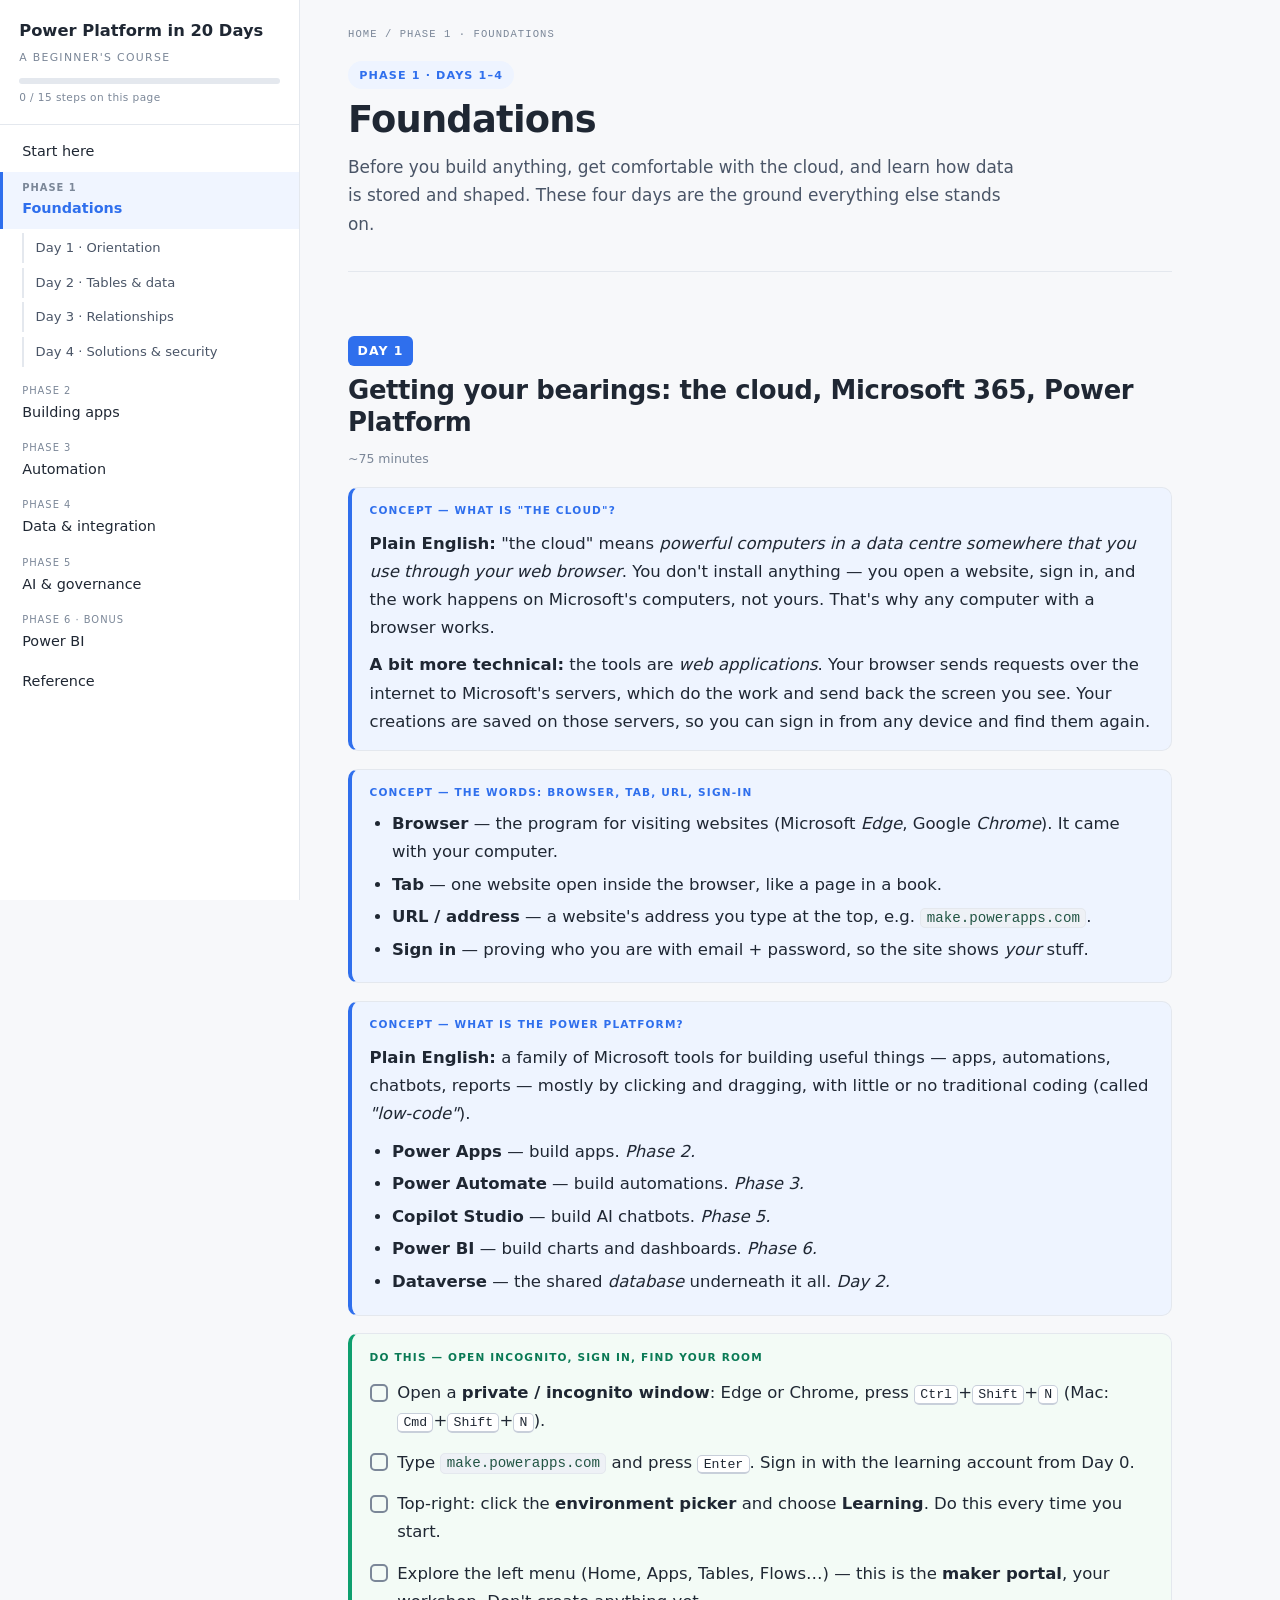
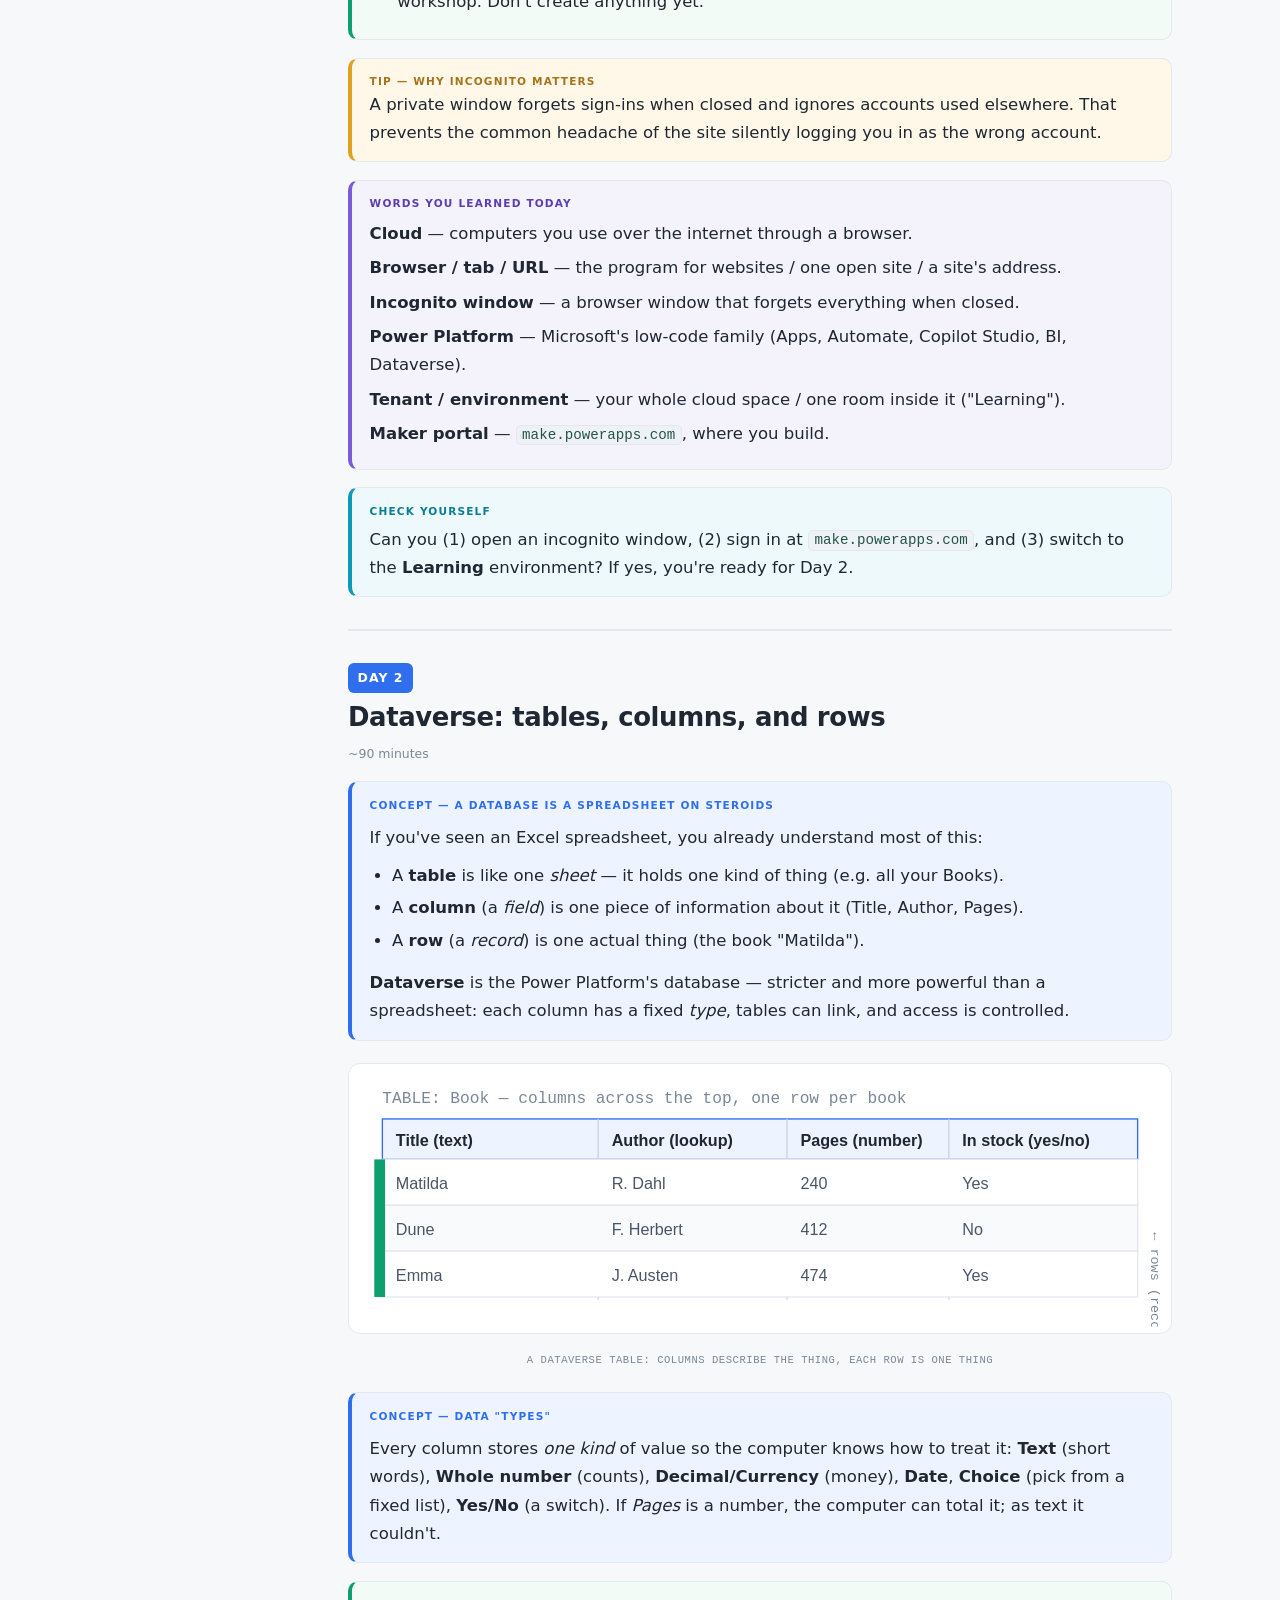
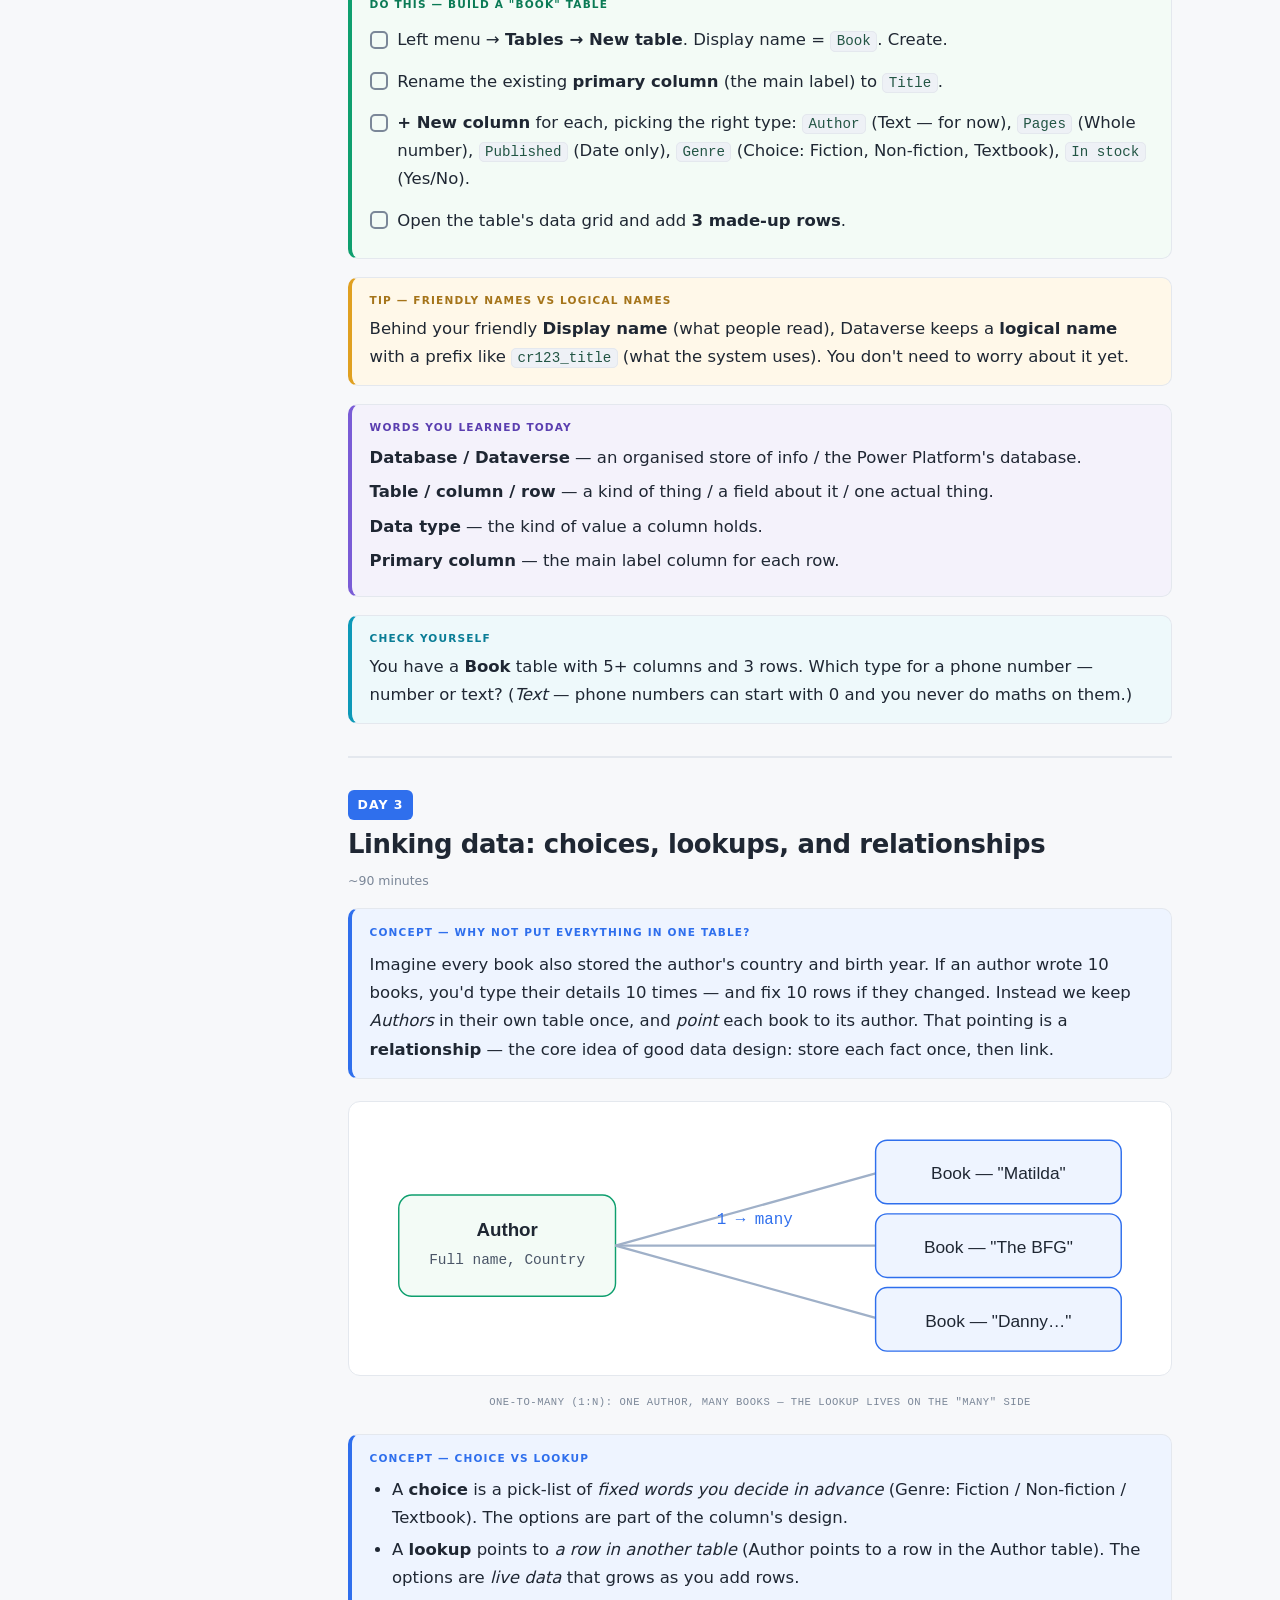
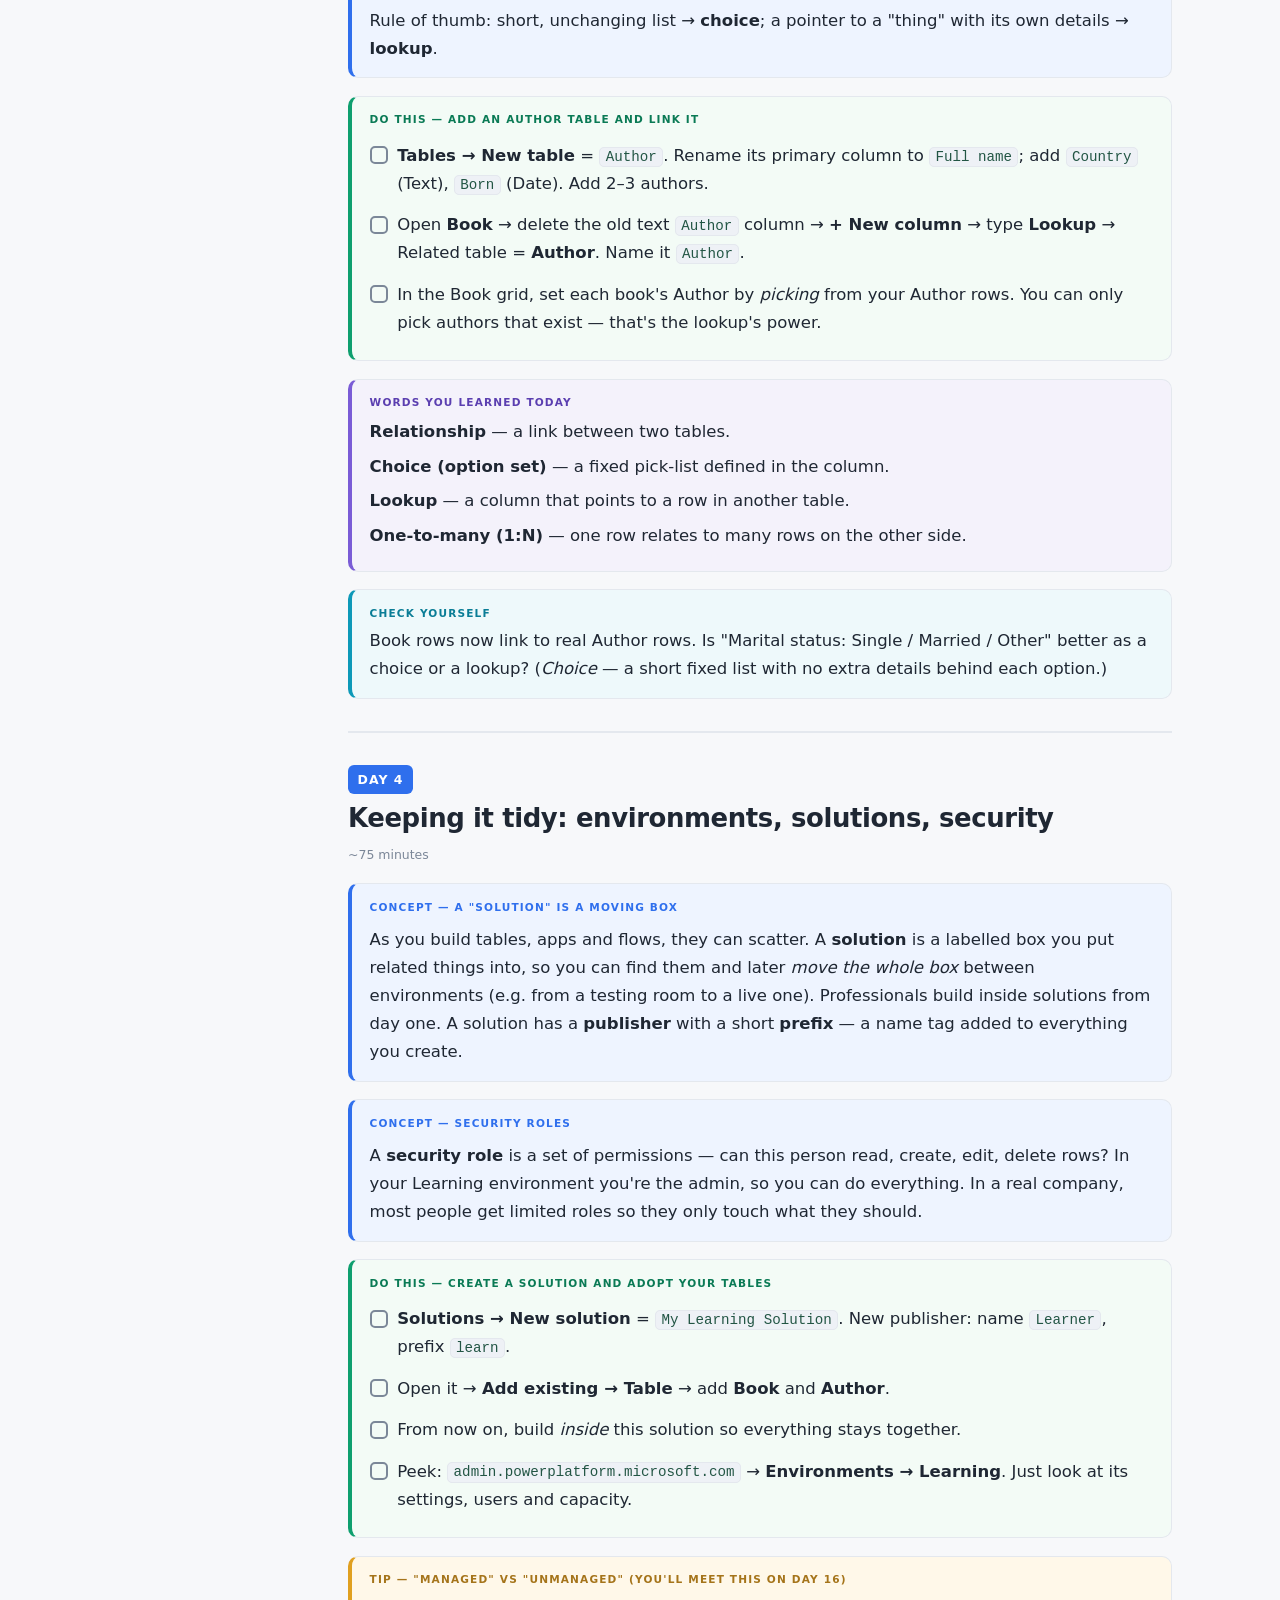
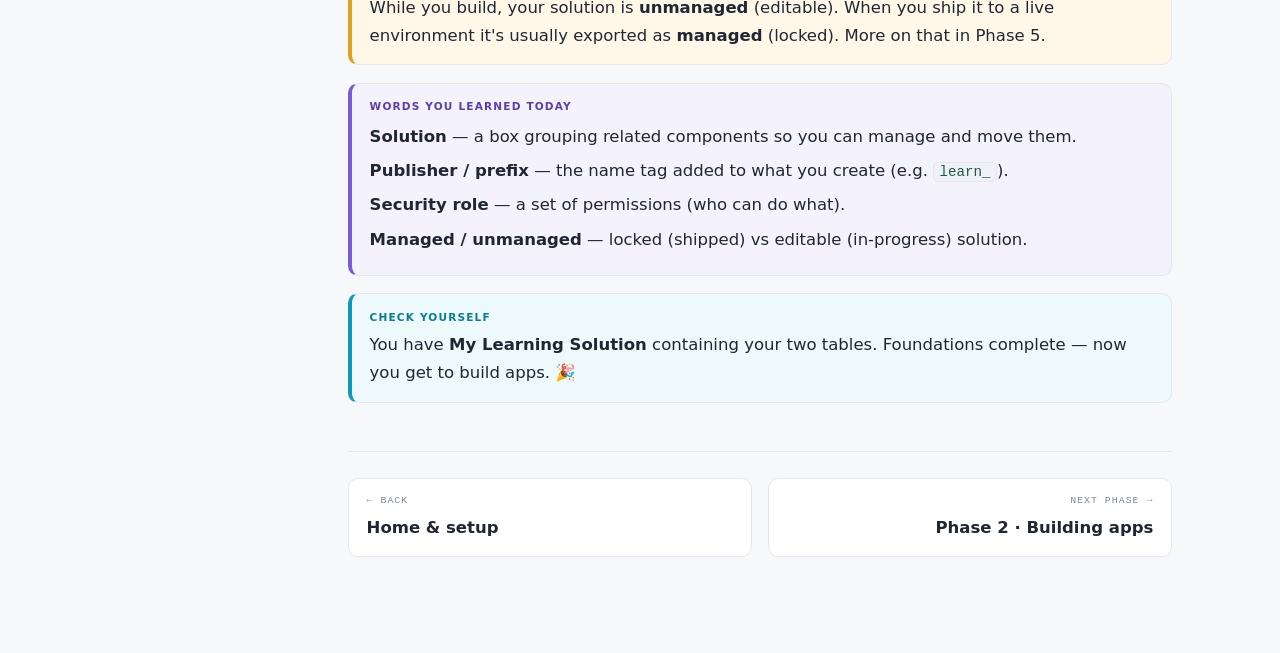
==== phase1.html @ 3b37074f "Power Platform + Power BI in 20 Days — beginner course (multipage, with diagrams) Browser-only, no P" ====
<!doctype html>
<html lang="en">
<head>
<meta charset="utf-8">
<meta name="viewport" content="width=device-width, initial-scale=1">
<title>Phase 1 · Foundations — Power Platform in 20 Days</title>
<link rel="stylesheet" href="assets/course.css">
</head>
<body data-page="phase1">
<button id="menu" aria-label="Menu">☰</button>
<aside id="rail">
  <div class="brand"><a href="index.html">
    <div class="t">Power Platform in 20 Days</div>
    <div class="s">A Beginner's Course</div></a>
    <div class="prog"><i id="pfill"></i></div>
    <div class="progtxt"><span id="pnum">0</span> / <span id="ptot">0</span> steps on this page</div>
  </div>
  <nav id="nav"></nav>
</aside>

<main>
<div class="crumb"><a href="index.html">Home</a> / Phase 1 · Foundations</div>
<header class="hero">
  <span class="pill">Phase 1 · Days 1–4</span>
  <h1>Foundations</h1>
  <p>Before you build anything, get comfortable with the cloud, and learn how data is stored and shaped.
  These four days are the ground everything else stands on.</p>
</header>

<!-- DAY 1 -->
<section class="day" id="day1">
<div class="dhead"><span class="dnum">Day 1</span></div>
<h2>Getting your bearings: the cloud, Microsoft 365, Power Platform</h2>
<p class="meta">~75 minutes</p>

<div class="card c-concept"><span class="lab">Concept — what is "the cloud"?</span>
<p><strong>Plain English:</strong> "the cloud" means <em>powerful computers in a data centre somewhere
that you use through your web browser</em>. You don't install anything — you open a website, sign in,
and the work happens on Microsoft's computers, not yours. That's why any computer with a browser works.</p>
<p><strong>A bit more technical:</strong> the tools are <em>web applications</em>. Your browser sends
requests over the internet to Microsoft's servers, which do the work and send back the screen you see.
Your creations are saved on those servers, so you can sign in from any device and find them again.</p>
</div>

<div class="card c-concept"><span class="lab">Concept — the words: browser, tab, URL, sign-in</span>
<ul>
<li><strong>Browser</strong> — the program for visiting websites (Microsoft <em>Edge</em>, Google <em>Chrome</em>). It came with your computer.</li>
<li><strong>Tab</strong> — one website open inside the browser, like a page in a book.</li>
<li><strong>URL / address</strong> — a website's address you type at the top, e.g. <code>make.powerapps.com</code>.</li>
<li><strong>Sign in</strong> — proving who you are with email + password, so the site shows <em>your</em> stuff.</li>
</ul></div>

<div class="card c-concept"><span class="lab">Concept — what is the Power Platform?</span>
<p><strong>Plain English:</strong> a family of Microsoft tools for building useful things — apps,
automations, chatbots, reports — mostly by clicking and dragging, with little or no traditional coding
(called <em>"low-code"</em>).</p>
<ul>
<li><strong>Power Apps</strong> — build apps. <em>Phase 2.</em></li>
<li><strong>Power Automate</strong> — build automations. <em>Phase 3.</em></li>
<li><strong>Copilot Studio</strong> — build AI chatbots. <em>Phase 5.</em></li>
<li><strong>Power BI</strong> — build charts and dashboards. <em>Phase 6.</em></li>
<li><strong>Dataverse</strong> — the shared <em>database</em> underneath it all. <em>Day 2.</em></li>
</ul></div>

<div class="card c-do"><span class="lab">Do this — open incognito, sign in, find your room</span>
<ul class="tasks">
<li><span class="box"></span><span class="txt">Open a <strong>private / incognito window</strong>: Edge or Chrome, press <span class="kbd">Ctrl</span>+<span class="kbd">Shift</span>+<span class="kbd">N</span> (Mac: <span class="kbd">Cmd</span>+<span class="kbd">Shift</span>+<span class="kbd">N</span>).</span></li>
<li><span class="box"></span><span class="txt">Type <code>make.powerapps.com</code> and press <span class="kbd">Enter</span>. Sign in with the learning account from Day 0.</span></li>
<li><span class="box"></span><span class="txt">Top-right: click the <strong>environment picker</strong> and choose <strong>Learning</strong>. Do this every time you start.</span></li>
<li><span class="box"></span><span class="txt">Explore the left menu (Home, Apps, Tables, Flows…) — this is the <strong>maker portal</strong>, your workshop. Don't create anything yet.</span></li>
</ul></div>

<div class="card c-tip"><span class="lab">Tip — why incognito matters</span>
A private window forgets sign-ins when closed and ignores accounts used elsewhere. That prevents the
common headache of the site silently logging you in as the wrong account.</div>

<div class="card c-gloss"><span class="lab">Words you learned today</span>
<ul class="terms">
<li><b>Cloud</b> — computers you use over the internet through a browser.</li>
<li><b>Browser / tab / URL</b> — the program for websites / one open site / a site's address.</li>
<li><b>Incognito window</b> — a browser window that forgets everything when closed.</li>
<li><b>Power Platform</b> — Microsoft's low-code family (Apps, Automate, Copilot Studio, BI, Dataverse).</li>
<li><b>Tenant / environment</b> — your whole cloud space / one room inside it ("Learning").</li>
<li><b>Maker portal</b> — <code>make.powerapps.com</code>, where you build.</li>
</ul></div>

<div class="card c-check"><span class="lab">Check yourself</span>
Can you (1) open an incognito window, (2) sign in at <code>make.powerapps.com</code>, and (3) switch to
the <strong>Learning</strong> environment? If yes, you're ready for Day 2.</div>
</section>

<!-- DAY 2 -->
<section class="day" id="day2">
<div class="dhead"><span class="dnum">Day 2</span></div>
<h2>Dataverse: tables, columns, and rows</h2>
<p class="meta">~90 minutes</p>

<div class="card c-concept"><span class="lab">Concept — a database is a spreadsheet on steroids</span>
<p>If you've seen an Excel spreadsheet, you already understand most of this:</p>
<ul>
<li>A <strong>table</strong> is like one <em>sheet</em> — it holds one kind of thing (e.g. all your Books).</li>
<li>A <strong>column</strong> (a <em>field</em>) is one piece of information about it (Title, Author, Pages).</li>
<li>A <strong>row</strong> (a <em>record</em>) is one actual thing (the book "Matilda").</li>
</ul>
<p><strong>Dataverse</strong> is the Power Platform's database — stricter and more powerful than a
spreadsheet: each column has a fixed <em>type</em>, tables can link, and access is controlled.</p>
</div>

<figure class="fig">
<svg viewBox="0 0 600 190" role="img" aria-label="A table with columns across the top and rows down the side">
<text x="20" y="24" font-family="monospace" font-size="12" fill="#7b8798">TABLE: Book  — columns across the top, one row per book</text>
<rect x="20" y="36" width="560" height="30" fill="#eef4ff" stroke="#2f6fed"/>
<line x1="180" y1="36" x2="180" y2="170" stroke="#cbd3de"/><line x1="320" y1="36" x2="320" y2="170" stroke="#cbd3de"/><line x1="440" y1="36" x2="440" y2="170" stroke="#cbd3de"/>
<g font-family="sans-serif" font-size="12" font-weight="bold" fill="#1f2733">
<text x="30" y="56">Title (text)</text><text x="190" y="56">Author (lookup)</text><text x="330" y="56">Pages (number)</text><text x="450" y="56">In stock (yes/no)</text></g>
<g font-family="sans-serif" font-size="12" fill="#4a5567">
<rect x="20" y="66" width="560" height="34" fill="#fff" stroke="#e4e8ee"/><text x="30" y="88">Matilda</text><text x="190" y="88">R. Dahl</text><text x="330" y="88">240</text><text x="450" y="88">Yes</text>
<rect x="20" y="100" width="560" height="34" fill="#f8fafc" stroke="#e4e8ee"/><text x="30" y="122">Dune</text><text x="190" y="122">F. Herbert</text><text x="330" y="122">412</text><text x="450" y="122">No</text>
<rect x="20" y="134" width="560" height="34" fill="#fff" stroke="#e4e8ee"/><text x="30" y="156">Emma</text><text x="190" y="156">J. Austen</text><text x="330" y="156">474</text><text x="450" y="156">Yes</text></g>
<rect x="14" y="66" width="8" height="102" fill="#0e9f6e"/>
<text x="590" y="120" font-family="monospace" font-size="10" fill="#7b8798" transform="rotate(90 590 120)">← rows (records)</text>
</svg>
<figcaption>A Dataverse table: columns describe the thing, each row is one thing</figcaption>
</figure>

<div class="card c-concept"><span class="lab">Concept — data "types"</span>
<p>Every column stores <em>one kind</em> of value so the computer knows how to treat it: <strong>Text</strong>
(short words), <strong>Whole number</strong> (counts), <strong>Decimal/Currency</strong> (money),
<strong>Date</strong>, <strong>Choice</strong> (pick from a fixed list), <strong>Yes/No</strong> (a
switch). If <em>Pages</em> is a number, the computer can total it; as text it couldn't.</p>
</div>

<div class="card c-do"><span class="lab">Do this — build a "Book" table</span>
<ul class="tasks">
<li><span class="box"></span><span class="txt">Left menu → <strong>Tables → New table</strong>. Display name = <code>Book</code>. Create.</span></li>
<li><span class="box"></span><span class="txt">Rename the existing <strong>primary column</strong> (the main label) to <code>Title</code>.</span></li>
<li><span class="box"></span><span class="txt"><strong>+ New column</strong> for each, picking the right type: <code>Author</code> (Text — for now), <code>Pages</code> (Whole number), <code>Published</code> (Date only), <code>Genre</code> (Choice: Fiction, Non-fiction, Textbook), <code>In stock</code> (Yes/No).</span></li>
<li><span class="box"></span><span class="txt">Open the table's data grid and add <strong>3 made-up rows</strong>.</span></li>
</ul></div>

<div class="card c-tip"><span class="lab">Tip — friendly names vs logical names</span>
Behind your friendly <strong>Display name</strong> (what people read), Dataverse keeps a
<strong>logical name</strong> with a prefix like <code>cr123_title</code> (what the system uses). You
don't need to worry about it yet.</div>

<div class="card c-gloss"><span class="lab">Words you learned today</span>
<ul class="terms">
<li><b>Database / Dataverse</b> — an organised store of info / the Power Platform's database.</li>
<li><b>Table / column / row</b> — a kind of thing / a field about it / one actual thing.</li>
<li><b>Data type</b> — the kind of value a column holds.</li>
<li><b>Primary column</b> — the main label column for each row.</li>
</ul></div>

<div class="card c-check"><span class="lab">Check yourself</span>
You have a <strong>Book</strong> table with 5+ columns and 3 rows. Which type for a phone number —
number or text? (<em>Text</em> — phone numbers can start with 0 and you never do maths on them.)</div>
</section>

<!-- DAY 3 -->
<section class="day" id="day3">
<div class="dhead"><span class="dnum">Day 3</span></div>
<h2>Linking data: choices, lookups, and relationships</h2>
<p class="meta">~90 minutes</p>

<div class="card c-concept"><span class="lab">Concept — why not put everything in one table?</span>
<p>Imagine every book also stored the author's country and birth year. If an author wrote 10 books,
you'd type their details 10 times — and fix 10 rows if they changed. Instead we keep <em>Authors</em> in
their own table once, and <em>point</em> each book to its author. That pointing is a
<strong>relationship</strong> — the core idea of good data design: store each fact once, then link.</p>
</div>

<figure class="fig">
<svg viewBox="0 0 560 180" role="img" aria-label="One Author relates to many Books (one-to-many)">
<rect x="30" y="60" width="150" height="70" rx="9" fill="#f3fbf6" stroke="#0e9f6e"/>
<text x="105" y="88" text-anchor="middle" font-family="sans-serif" font-size="13" font-weight="bold" fill="#1f2733">Author</text>
<text x="105" y="108" text-anchor="middle" font-family="monospace" font-size="10" fill="#4a5567">Full name, Country</text>
<line x1="180" y1="95" x2="360" y2="45" stroke="#9fb0c8" stroke-width="1.6"/>
<line x1="180" y1="95" x2="360" y2="95" stroke="#9fb0c8" stroke-width="1.6"/>
<line x1="180" y1="95" x2="360" y2="145" stroke="#9fb0c8" stroke-width="1.6"/>
<text x="250" y="80" font-family="monospace" font-size="11" fill="#2f6fed">1  →  many</text>
<g>
<rect x="360" y="22" width="170" height="44" rx="8" fill="#eef4ff" stroke="#2f6fed"/><text x="445" y="49" text-anchor="middle" font-family="sans-serif" font-size="12" fill="#1f2733">Book — "Matilda"</text>
<rect x="360" y="73" width="170" height="44" rx="8" fill="#eef4ff" stroke="#2f6fed"/><text x="445" y="100" text-anchor="middle" font-family="sans-serif" font-size="12" fill="#1f2733">Book — "The BFG"</text>
<rect x="360" y="124" width="170" height="44" rx="8" fill="#eef4ff" stroke="#2f6fed"/><text x="445" y="151" text-anchor="middle" font-family="sans-serif" font-size="12" fill="#1f2733">Book — "Danny…"</text>
</g>
</svg>
<figcaption>One-to-many (1:N): one Author, many Books — the lookup lives on the "many" side</figcaption>
</figure>

<div class="card c-concept"><span class="lab">Concept — choice vs lookup</span>
<ul>
<li>A <strong>choice</strong> is a pick-list of <em>fixed words you decide in advance</em> (Genre:
Fiction / Non-fiction / Textbook). The options are part of the column's design.</li>
<li>A <strong>lookup</strong> points to <em>a row in another table</em> (Author points to a row in the
Author table). The options are <em>live data</em> that grows as you add rows.</li>
</ul>
<p>Rule of thumb: short, unchanging list → <strong>choice</strong>; a pointer to a "thing" with its own
details → <strong>lookup</strong>.</p>
</div>

<div class="card c-do"><span class="lab">Do this — add an Author table and link it</span>
<ul class="tasks">
<li><span class="box"></span><span class="txt"><strong>Tables → New table</strong> = <code>Author</code>. Rename its primary column to <code>Full name</code>; add <code>Country</code> (Text), <code>Born</code> (Date). Add 2–3 authors.</span></li>
<li><span class="box"></span><span class="txt">Open <strong>Book</strong> → delete the old text <code>Author</code> column → <strong>+ New column</strong> → type <strong>Lookup</strong> → Related table = <strong>Author</strong>. Name it <code>Author</code>.</span></li>
<li><span class="box"></span><span class="txt">In the Book grid, set each book's Author by <em>picking</em> from your Author rows. You can only pick authors that exist — that's the lookup's power.</span></li>
</ul></div>

<div class="card c-gloss"><span class="lab">Words you learned today</span>
<ul class="terms">
<li><b>Relationship</b> — a link between two tables.</li>
<li><b>Choice (option set)</b> — a fixed pick-list defined in the column.</li>
<li><b>Lookup</b> — a column that points to a row in another table.</li>
<li><b>One-to-many (1:N)</b> — one row relates to many rows on the other side.</li>
</ul></div>

<div class="card c-check"><span class="lab">Check yourself</span>
Book rows now link to real Author rows. Is "Marital status: Single / Married / Other" better as a choice
or a lookup? (<em>Choice</em> — a short fixed list with no extra details behind each option.)</div>
</section>

<!-- DAY 4 -->
<section class="day" id="day4">
<div class="dhead"><span class="dnum">Day 4</span></div>
<h2>Keeping it tidy: environments, solutions, security</h2>
<p class="meta">~75 minutes</p>

<div class="card c-concept"><span class="lab">Concept — a "solution" is a moving box</span>
<p>As you build tables, apps and flows, they can scatter. A <strong>solution</strong> is a labelled box
you put related things into, so you can find them and later <em>move the whole box</em> between
environments (e.g. from a testing room to a live one). Professionals build inside solutions from day one.
A solution has a <strong>publisher</strong> with a short <strong>prefix</strong> — a name tag added to
everything you create.</p>
</div>

<div class="card c-concept"><span class="lab">Concept — security roles</span>
<p>A <strong>security role</strong> is a set of permissions — can this person read, create, edit, delete
rows? In your Learning environment you're the admin, so you can do everything. In a real company, most
people get limited roles so they only touch what they should.</p>
</div>

<div class="card c-do"><span class="lab">Do this — create a solution and adopt your tables</span>
<ul class="tasks">
<li><span class="box"></span><span class="txt"><strong>Solutions → New solution</strong> = <code>My Learning Solution</code>. New publisher: name <code>Learner</code>, prefix <code>learn</code>.</span></li>
<li><span class="box"></span><span class="txt">Open it → <strong>Add existing → Table</strong> → add <strong>Book</strong> and <strong>Author</strong>.</span></li>
<li><span class="box"></span><span class="txt">From now on, build <em>inside</em> this solution so everything stays together.</span></li>
<li><span class="box"></span><span class="txt">Peek: <code>admin.powerplatform.microsoft.com</code> → <strong>Environments → Learning</strong>. Just look at its settings, users and capacity.</span></li>
</ul></div>

<div class="card c-tip"><span class="lab">Tip — "managed" vs "unmanaged" (you'll meet this on Day 16)</span>
While you build, your solution is <strong>unmanaged</strong> (editable). When you ship it to a live
environment it's usually exported as <strong>managed</strong> (locked). More on that in Phase 5.</div>

<div class="card c-gloss"><span class="lab">Words you learned today</span>
<ul class="terms">
<li><b>Solution</b> — a box grouping related components so you can manage and move them.</li>
<li><b>Publisher / prefix</b> — the name tag added to what you create (e.g. <code>learn_</code>).</li>
<li><b>Security role</b> — a set of permissions (who can do what).</li>
<li><b>Managed / unmanaged</b> — locked (shipped) vs editable (in-progress) solution.</li>
</ul></div>

<div class="card c-check"><span class="lab">Check yourself</span>
You have <strong>My Learning Solution</strong> containing your two tables. Foundations complete — now
you get to build apps. 🎉</div>
</section>

<div class="pn">
<a href="index.html"><div class="d">← Back</div><div class="tt">Home &amp; setup</div></a>
<a class="nx" href="phase2.html"><div class="d">Next phase →</div><div class="tt">Phase 2 · Building apps</div></a>
</div>
</main>
<button class="top" id="top" aria-label="Back to top">↑</button>
<script src="assets/course.js"></script>
</body>
</html>
---- assets/course.css ----
:root{
  --bg:#f7f8fa; --panel:#ffffff; --ink:#1f2733; --ink2:#4a5567; --ink3:#7b8798;
  --line:#e4e8ee; --accent:#2f6fed; --accent2:#0e9f6e;
  --concept:#eef4ff; --conceptline:#2f6fed;
  --do:#f3fbf6; --doline:#0e9f6e;
  --tip:#fff8e9; --tipline:#e0a020;
  --warn:#fdefee; --warnline:#e0483b;
  --gloss:#f4f2fb; --glossline:#7a5cd6;
  --check:#eef9fb; --checkline:#0d99b8;
  --disp:"Century Gothic","Segoe UI",system-ui,-apple-system,Roboto,sans-serif;
  --body:"Segoe UI",system-ui,-apple-system,Roboto,"Helvetica Neue",sans-serif;
  --mono:"Cascadia Code",Consolas,"JetBrains Mono",ui-monospace,monospace;
  --rail:300px;
}
*{box-sizing:border-box}
html{scroll-behavior:smooth;scroll-padding-top:1rem}
body{margin:0;background:var(--bg);color:var(--ink);font-family:var(--body);
  font-size:16.5px;line-height:1.7;-webkit-font-smoothing:antialiased}
h1,h2,h3,h4{font-family:var(--disp);line-height:1.25;color:var(--ink)}
@media (prefers-reduced-motion:reduce){html{scroll-behavior:auto}*{transition:none!important}}

/* ---- sidebar ---- */
#rail{position:fixed;inset:0 auto 0 0;width:var(--rail);background:var(--panel);
  border-right:1px solid var(--line);display:flex;flex-direction:column;z-index:40}
.brand{padding:1.05rem 1.2rem;border-bottom:1px solid var(--line)}
.brand a{text-decoration:none;color:inherit}
.brand .t{font-family:var(--disp);font-weight:700;font-size:1.02rem}
.brand .s{font-size:.68rem;color:var(--ink3);text-transform:uppercase;letter-spacing:.12em;margin-top:.25rem}
.prog{margin-top:.7rem;height:6px;background:var(--line);border-radius:6px;overflow:hidden}
.prog>i{display:block;height:100%;width:0;background:var(--accent);transition:width .2s}
.progtxt{font-size:.66rem;color:var(--ink3);margin-top:.3rem;letter-spacing:.04em}
nav{flex:1;overflow-y:auto;padding:.4rem 0 2rem;scrollbar-width:thin}
nav::-webkit-scrollbar{width:7px}nav::-webkit-scrollbar-thumb{background:var(--line);border-radius:4px}
.np{display:block;padding:.5rem 1.2rem;color:var(--ink);text-decoration:none;font-family:var(--disp);
  font-size:.9rem;border-left:3px solid transparent}
.np:hover{background:#f0f3f8}
.np.on{border-left-color:var(--accent);color:var(--accent);background:#f0f5ff;font-weight:700}
.np .gk{font-size:.62rem;text-transform:uppercase;letter-spacing:.1em;color:var(--ink3);display:block}
.subs{list-style:none;margin:.1rem 0 .5rem;padding:0 1rem 0 1.4rem;display:none}
.np.on+.subs{display:block}
.subs a{display:block;padding:.24rem 0;color:var(--ink2);text-decoration:none;font-size:.82rem;
  border-left:2px solid var(--line);padding-left:.7rem}
.subs a:hover{color:var(--accent)}
.subs a.on{color:var(--accent);border-left-color:var(--accent);font-weight:600}

/* ---- main ---- */
main{margin-left:var(--rail);max-width:920px;padding:0 3rem 6rem}
.wrap{padding-top:1.6rem}
.crumb{font-family:var(--mono);font-size:.66rem;letter-spacing:.1em;text-transform:uppercase;color:var(--ink3);
  padding-top:1.6rem}
.crumb a{color:var(--ink3);text-decoration:none}.crumb a:hover{color:var(--accent)}

/* hero */
.hero{padding:1rem 0 1.4rem;border-bottom:1px solid var(--line);margin-bottom:1.2rem}
.hero h1{font-size:2.3rem;margin:.5rem 0 .3rem;letter-spacing:-.02em}
.hero p{color:var(--ink2);font-size:1.06rem;max-width:62ch}
.pill{display:inline-block;background:var(--concept);color:var(--accent);font-size:.7rem;
  font-weight:700;letter-spacing:.1em;text-transform:uppercase;padding:.28rem .7rem;border-radius:20px}

/* day sections */
.day{padding-top:2rem;margin-top:2rem;border-top:2px solid var(--line)}
.day:first-of-type{border-top:0}
.dhead{display:flex;align-items:baseline;gap:.8rem;flex-wrap:wrap}
.dnum{font-family:var(--disp);font-weight:800;font-size:.78rem;letter-spacing:.08em;color:#fff;
  background:var(--accent);padding:.26rem .6rem;border-radius:6px;text-transform:uppercase}
.dnum.p6{background:#7a5cd6}
.day h2{font-size:1.62rem;margin:.5rem 0 .2rem;letter-spacing:-.015em}
.meta{font-size:.78rem;color:var(--ink3)}
.day h3{font-size:1.1rem;margin:1.6rem 0 .5rem}
p{margin:.6rem 0}a{color:var(--accent)}
strong{color:var(--ink);font-weight:650}
ul,ol{margin:.5rem 0 .9rem;padding-left:1.4rem}li{margin:.28rem 0}
code{font-family:var(--mono);font-size:.86em;background:#eef1f6;border:1px solid var(--line);
  padding:.08em .38em;border-radius:5px;color:#254}

/* callout cards */
.card{border:1px solid var(--line);border-left:4px solid var(--ink3);border-radius:10px;
  padding:.9rem 1.1rem;margin:1.1rem 0;background:var(--panel)}
.card .lab{font-size:.66rem;font-weight:800;letter-spacing:.11em;text-transform:uppercase;display:block;margin-bottom:.3rem}
.card>:last-child{margin-bottom:0}
.c-concept{background:var(--concept);border-left-color:var(--conceptline)}.c-concept .lab{color:var(--conceptline)}
.c-do{background:var(--do);border-left-color:var(--doline)}.c-do .lab{color:#0a7a55}
.c-tip{background:var(--tip);border-left-color:var(--tipline)}.c-tip .lab{color:#a5741a}
.c-warn{background:var(--warn);border-left-color:var(--warnline)}.c-warn .lab{color:#c23b2f}
.c-gloss{background:var(--gloss);border-left-color:var(--glossline)}.c-gloss .lab{color:#5b3fb0}
.c-check{background:var(--check);border-left-color:var(--checkline)}.c-check .lab{color:#0a7d96}

.terms{list-style:none;padding:0;margin:.4rem 0 0}.terms li{margin:.4rem 0;padding-left:0}
.terms b{color:var(--ink);font-family:var(--disp)}

/* checkbox tasks */
.tasks{list-style:none;padding:0;margin:.5rem 0}
.tasks li{display:flex;gap:.6rem;align-items:flex-start;padding:.28rem 0}
.tasks .box{width:18px;height:18px;border:2px solid var(--ink3);border-radius:5px;flex:none;
  margin-top:.28em;cursor:pointer;position:relative;transition:.15s}
.tasks .box:hover{border-color:var(--accent)}
.tasks li.done .box{background:var(--accent2);border-color:var(--accent2)}
.tasks li.done .box::after{content:"";position:absolute;left:4.5px;top:1px;width:5px;height:9px;
  border:solid #fff;border-width:0 2px 2px 0;transform:rotate(43deg)}
.tasks li.done .txt{color:var(--ink3);text-decoration:line-through}

pre{background:#0f1524;color:#d6e2f5;border-radius:10px;padding:1rem 1.1rem;overflow-x:auto;
  font-family:var(--mono);font-size:.82rem;line-height:1.6;margin:1rem 0}
pre code{background:none;border:0;color:inherit;padding:0}
.kbd{font-family:var(--mono);font-size:.8em;background:#fff;border:1px solid #c8cfda;
  border-bottom-width:2px;border-radius:5px;padding:.06em .4em}
table{border-collapse:collapse;width:100%;margin:1rem 0;font-size:.9rem}
th,td{border:1px solid var(--line);padding:.5rem .7rem;text-align:left;vertical-align:top}
th{background:#eef1f6;font-family:var(--disp);font-size:.8rem}

/* figures / SVG diagrams */
figure.fig{margin:1.4rem 0;text-align:center}
figure.fig svg{max-width:100%;height:auto;border:1px solid var(--line);border-radius:12px;background:#fff;padding:.4rem}
figure.fig figcaption{font-family:var(--mono);font-size:.66rem;color:var(--ink3);letter-spacing:.05em;
  margin-top:.55rem;text-transform:uppercase}

/* prev / next */
.pn{display:grid;grid-template-columns:1fr 1fr;gap:1rem;margin:3rem 0 0;border-top:1px solid var(--line);padding-top:1.6rem}
.pn a{display:block;padding:.9rem 1.1rem;background:var(--panel);border:1px solid var(--line);border-radius:10px;
  text-decoration:none;color:inherit}
.pn a:hover{border-color:var(--accent)}
.pn .d{font-family:var(--mono);font-size:.62rem;letter-spacing:.1em;text-transform:uppercase;color:var(--ink3)}
.pn .tt{font-family:var(--disp);font-weight:650;margin-top:.25rem}
.pn .nx{text-align:right}.pn .sp{border:0;background:none;pointer-events:none}

.top{position:fixed;right:1.2rem;bottom:1.2rem;width:42px;height:42px;border-radius:50%;
  background:var(--accent);color:#fff;border:0;cursor:pointer;font-size:1.1rem;display:none;
  box-shadow:0 4px 14px rgba(47,111,237,.35);z-index:35}
.top.on{display:block}
#menu{display:none}

/* roadmap cards (index) */
.cards{display:grid;grid-template-columns:repeat(auto-fill,minmax(260px,1fr));gap:1rem;margin:1.2rem 0}
.rc{display:block;text-decoration:none;color:inherit;background:var(--panel);border:1px solid var(--line);
  border-radius:12px;padding:1rem 1.1rem;transition:.15s}
.rc:hover{border-color:var(--accent);transform:translateY(-2px)}
.rc .k{font-family:var(--mono);font-size:.6rem;letter-spacing:.12em;text-transform:uppercase;color:var(--accent)}
.rc h3{margin:.35rem 0 .3rem;font-size:1.12rem}
.rc p{margin:0;color:var(--ink2);font-size:.86rem}

@media(max-width:980px){
  :root{--rail:0px}
  #rail{transform:translateX(-100%);transition:.2s;width:284px;box-shadow:0 0 40px rgba(0,0,0,.2)}
  #rail.open{transform:none}
  main{margin-left:0;padding:0 1.1rem 5rem}
  #menu{display:flex;position:fixed;top:.7rem;left:.7rem;z-index:50;width:44px;height:44px;
    background:var(--accent);color:#fff;border:0;border-radius:10px;font-size:1.3rem;
    align-items:center;justify-content:center;cursor:pointer}
  .pn{grid-template-columns:1fr}
  .hero{padding-top:3.4rem}
}
@media print{#rail,#menu,.top,.pn{display:none}main{margin:0;max-width:none}body{font-size:11pt}
  .card,figure.fig{break-inside:avoid}}
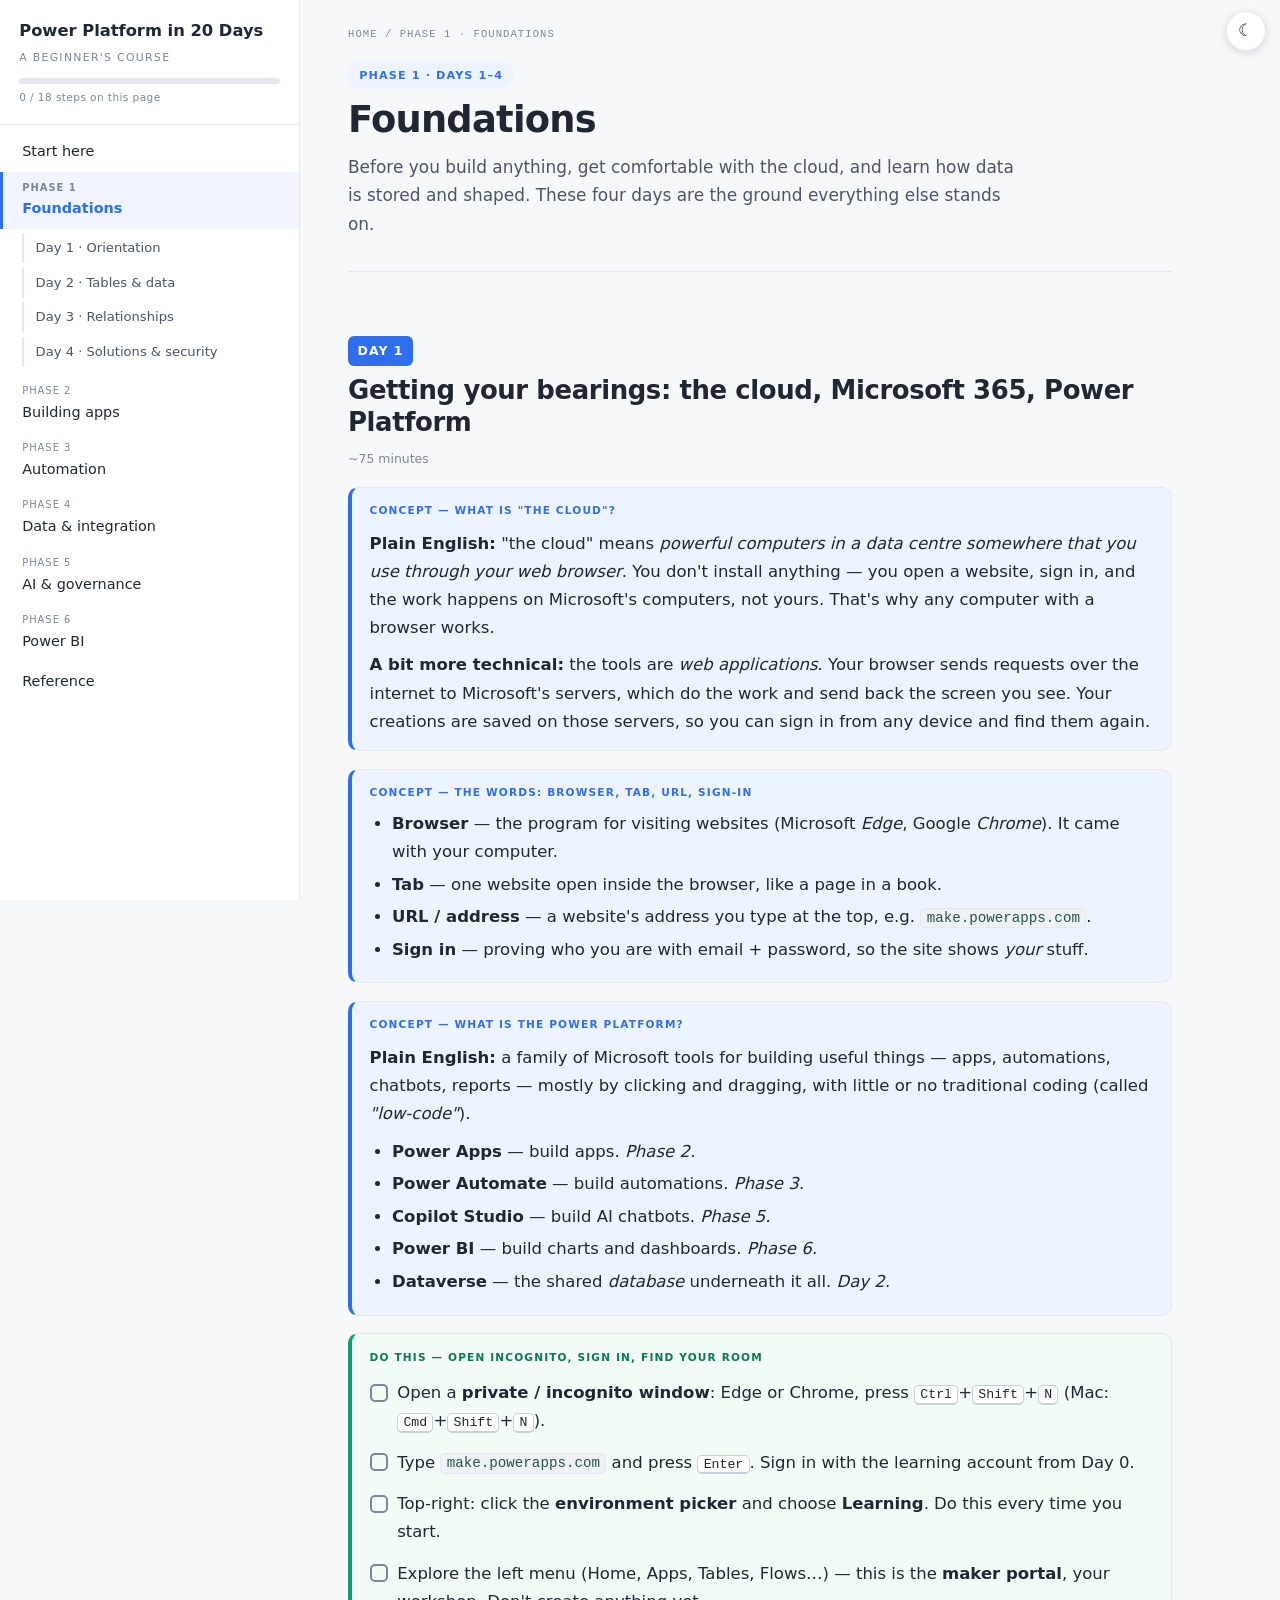
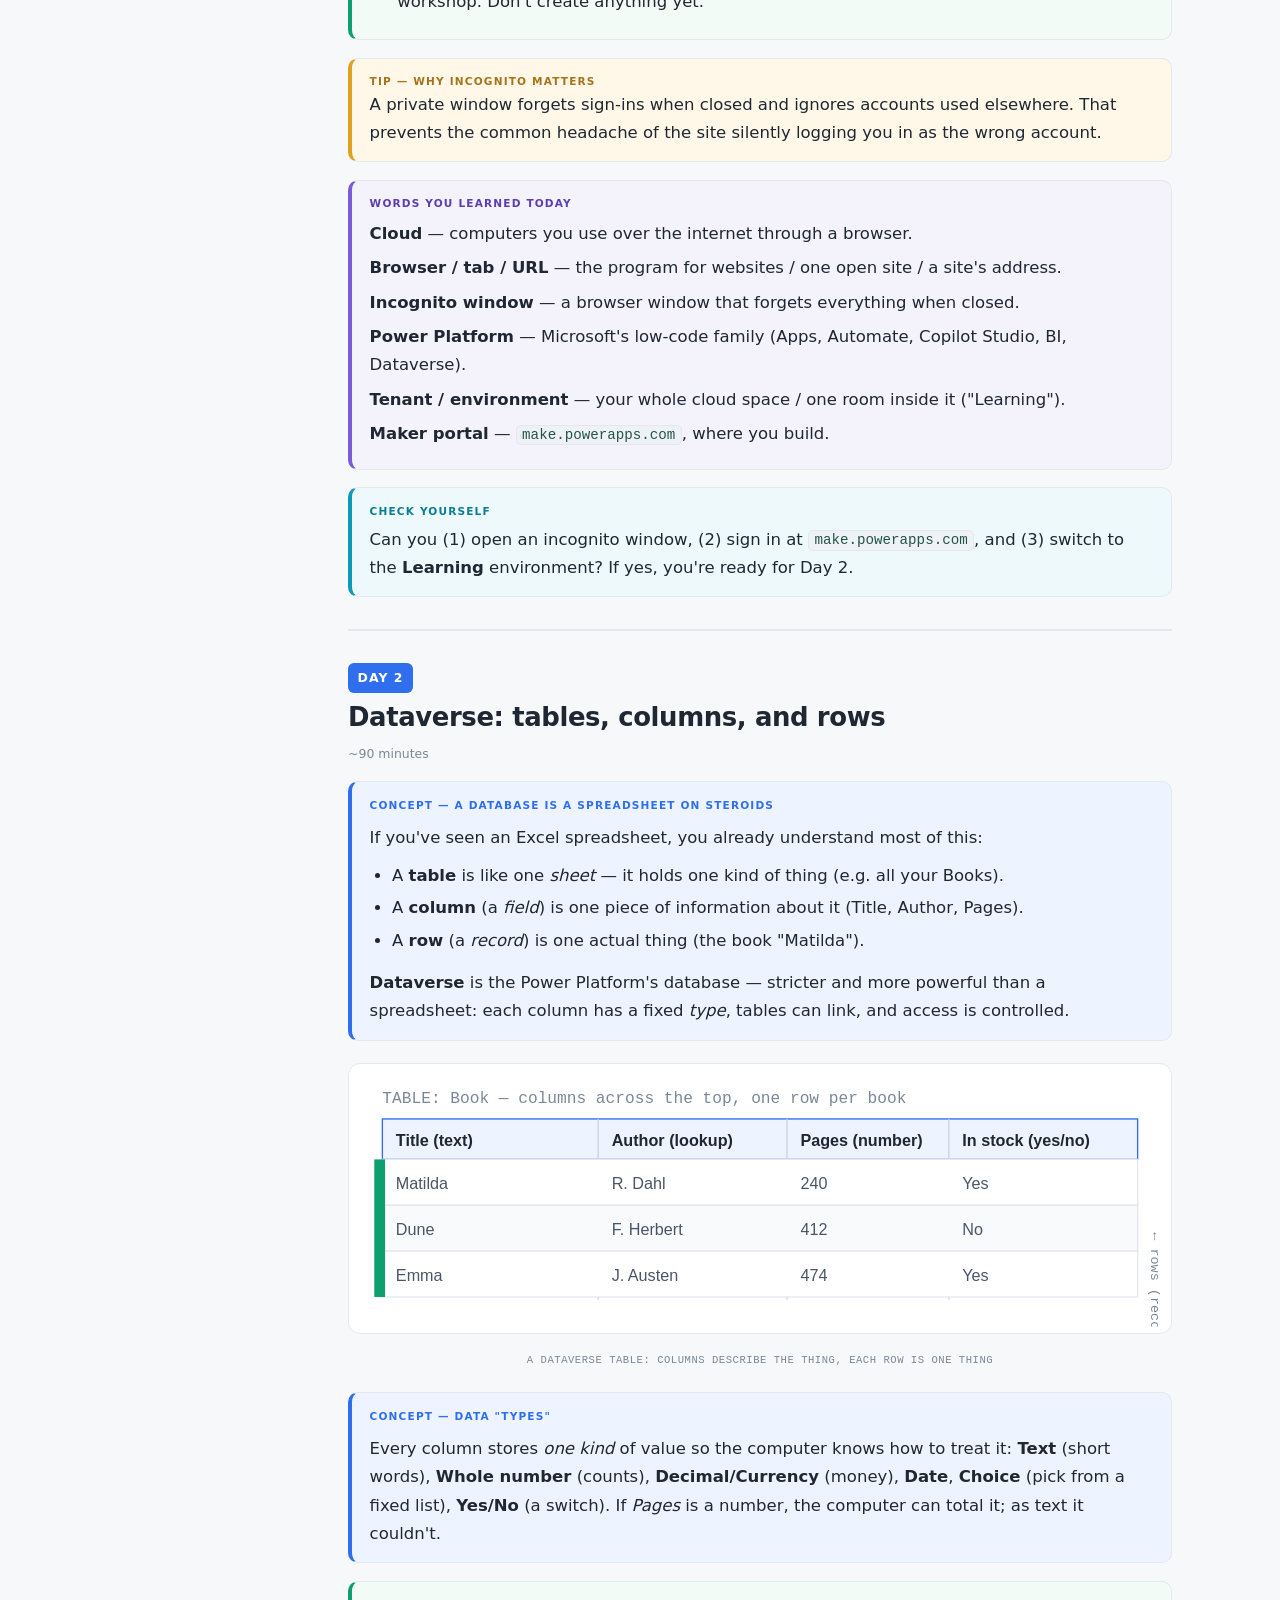
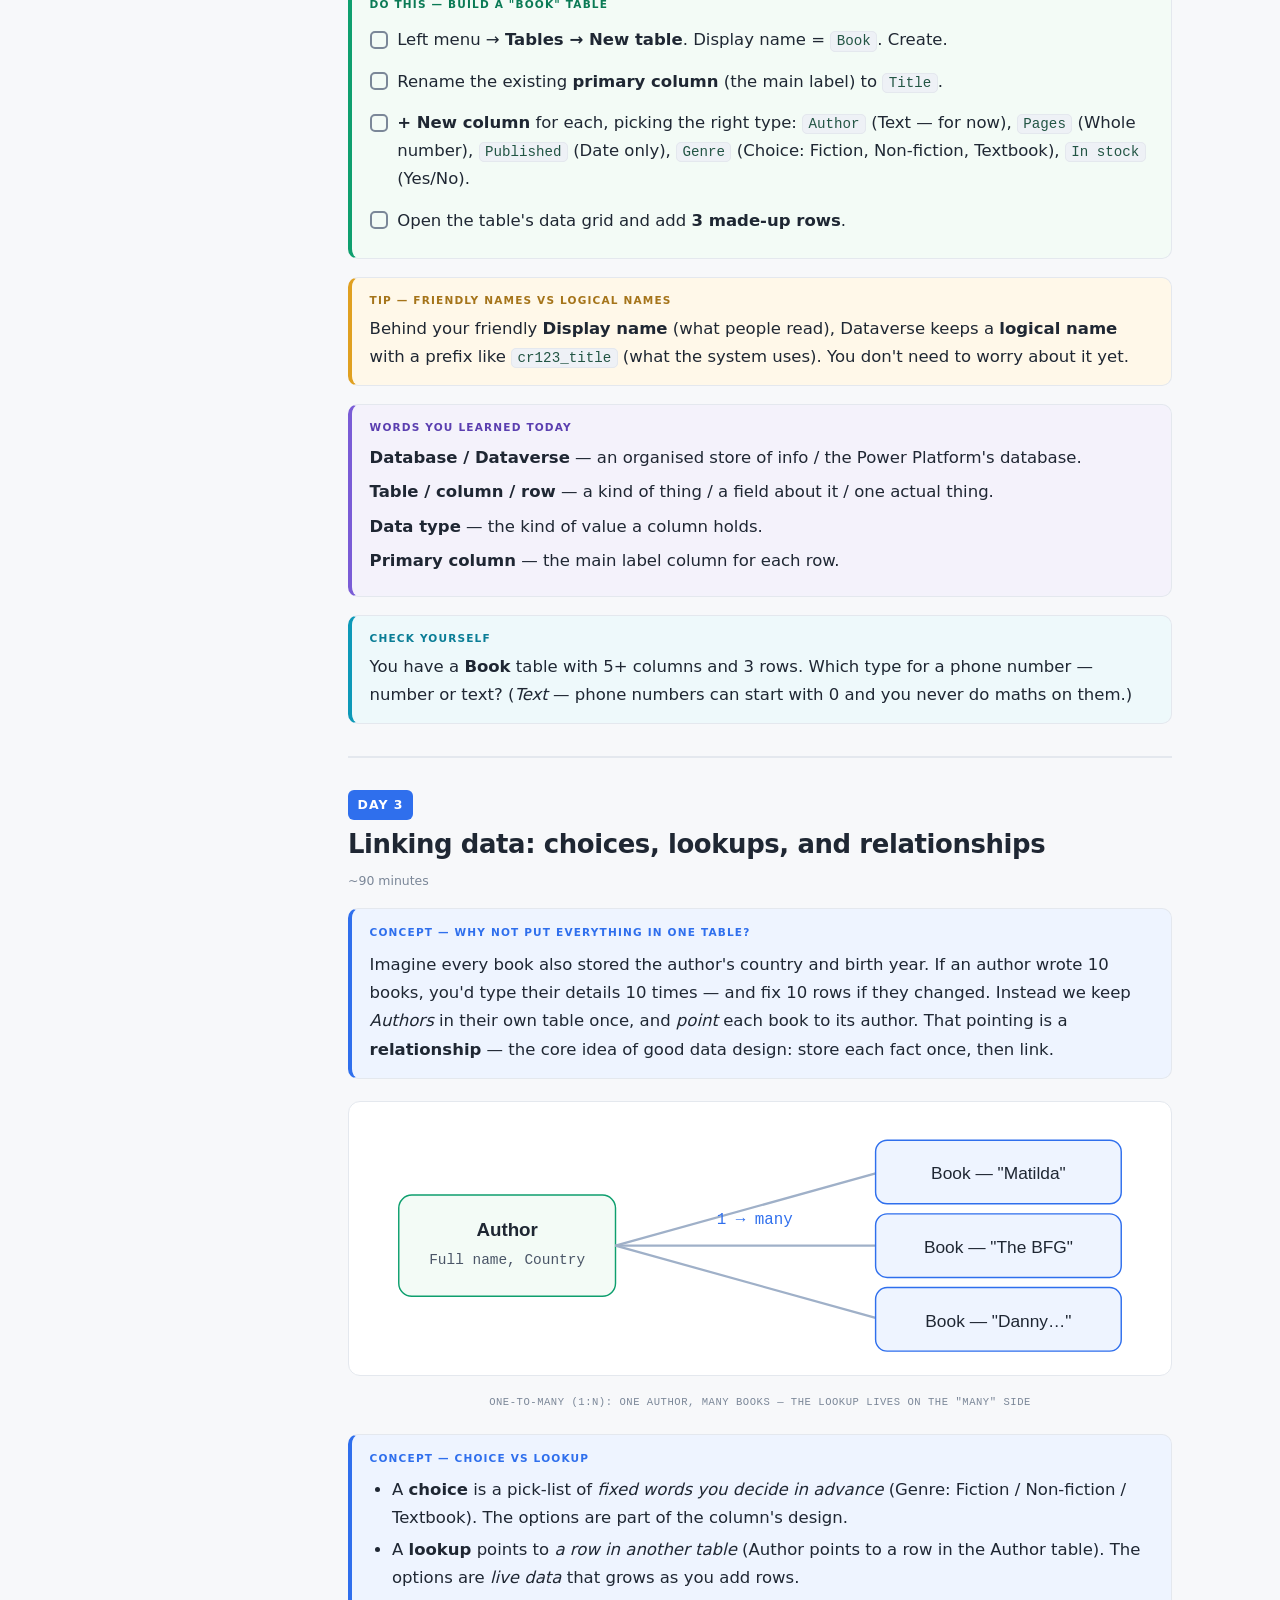
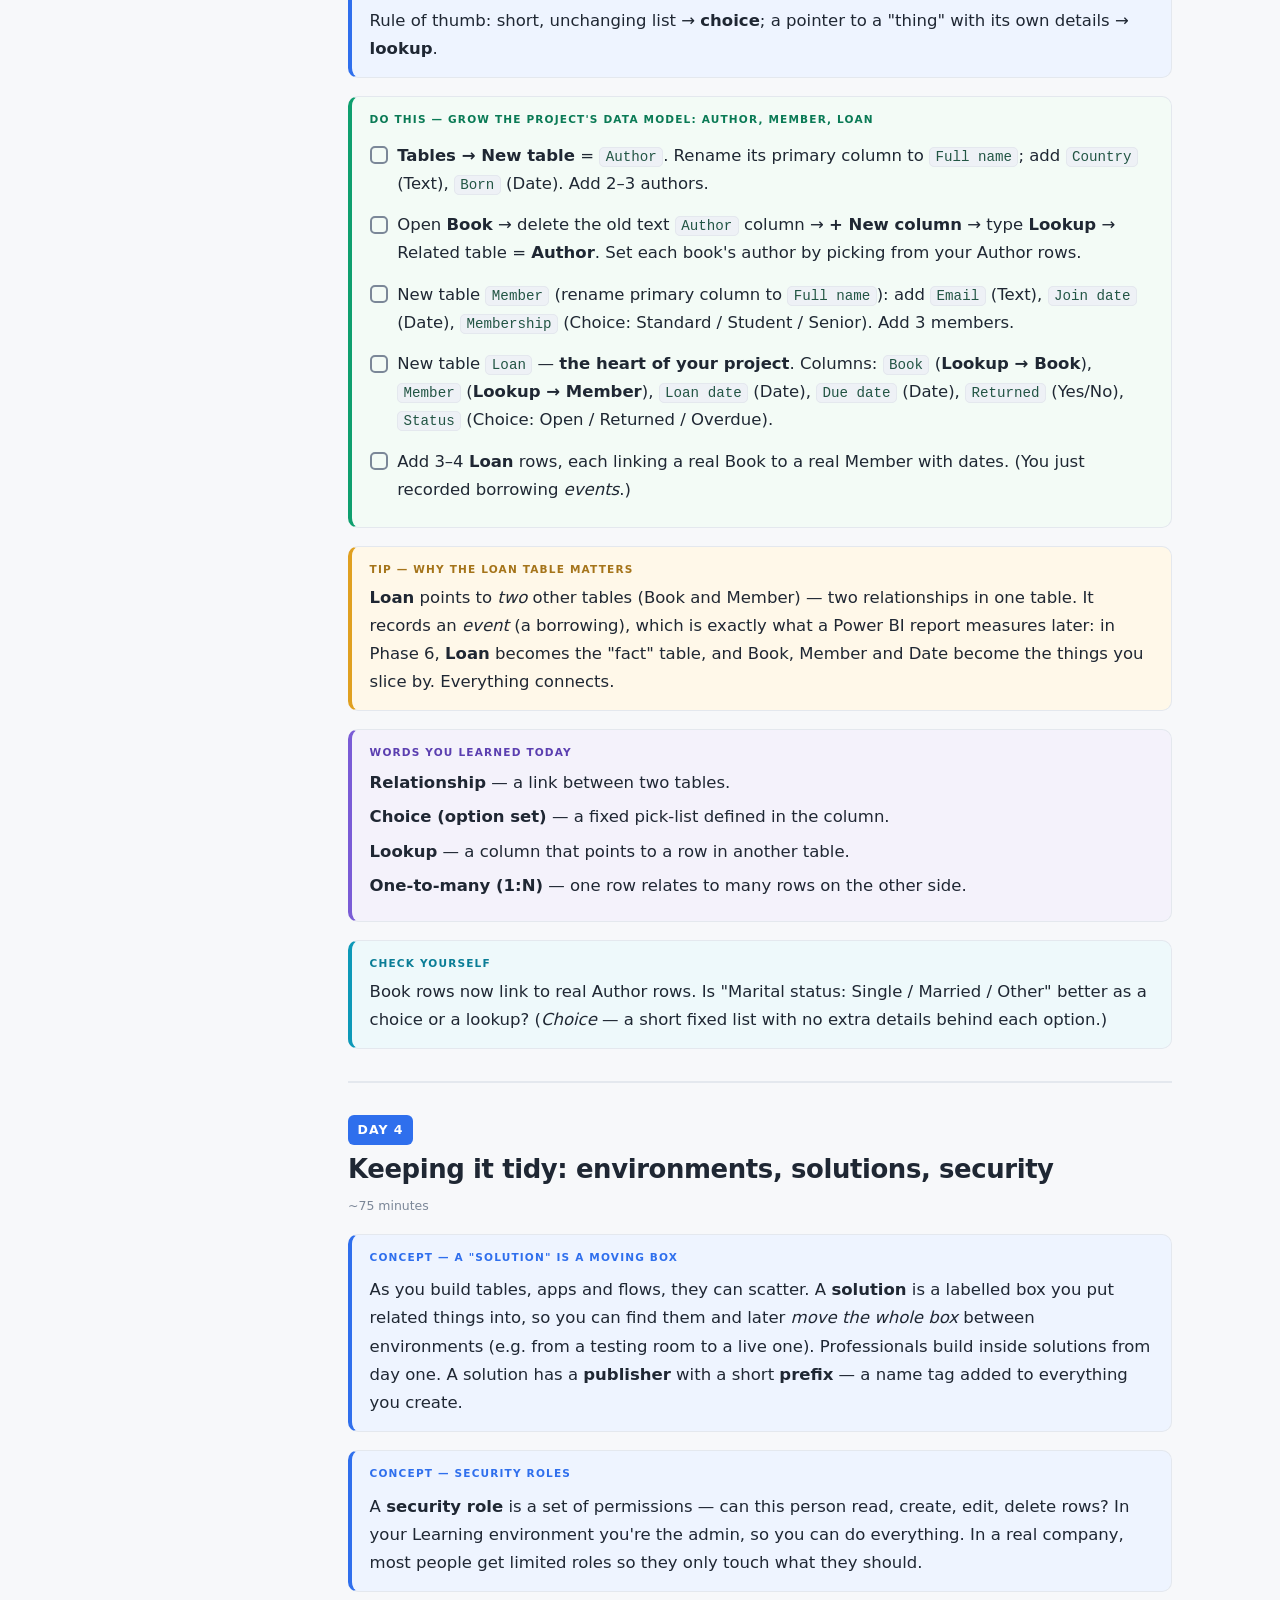
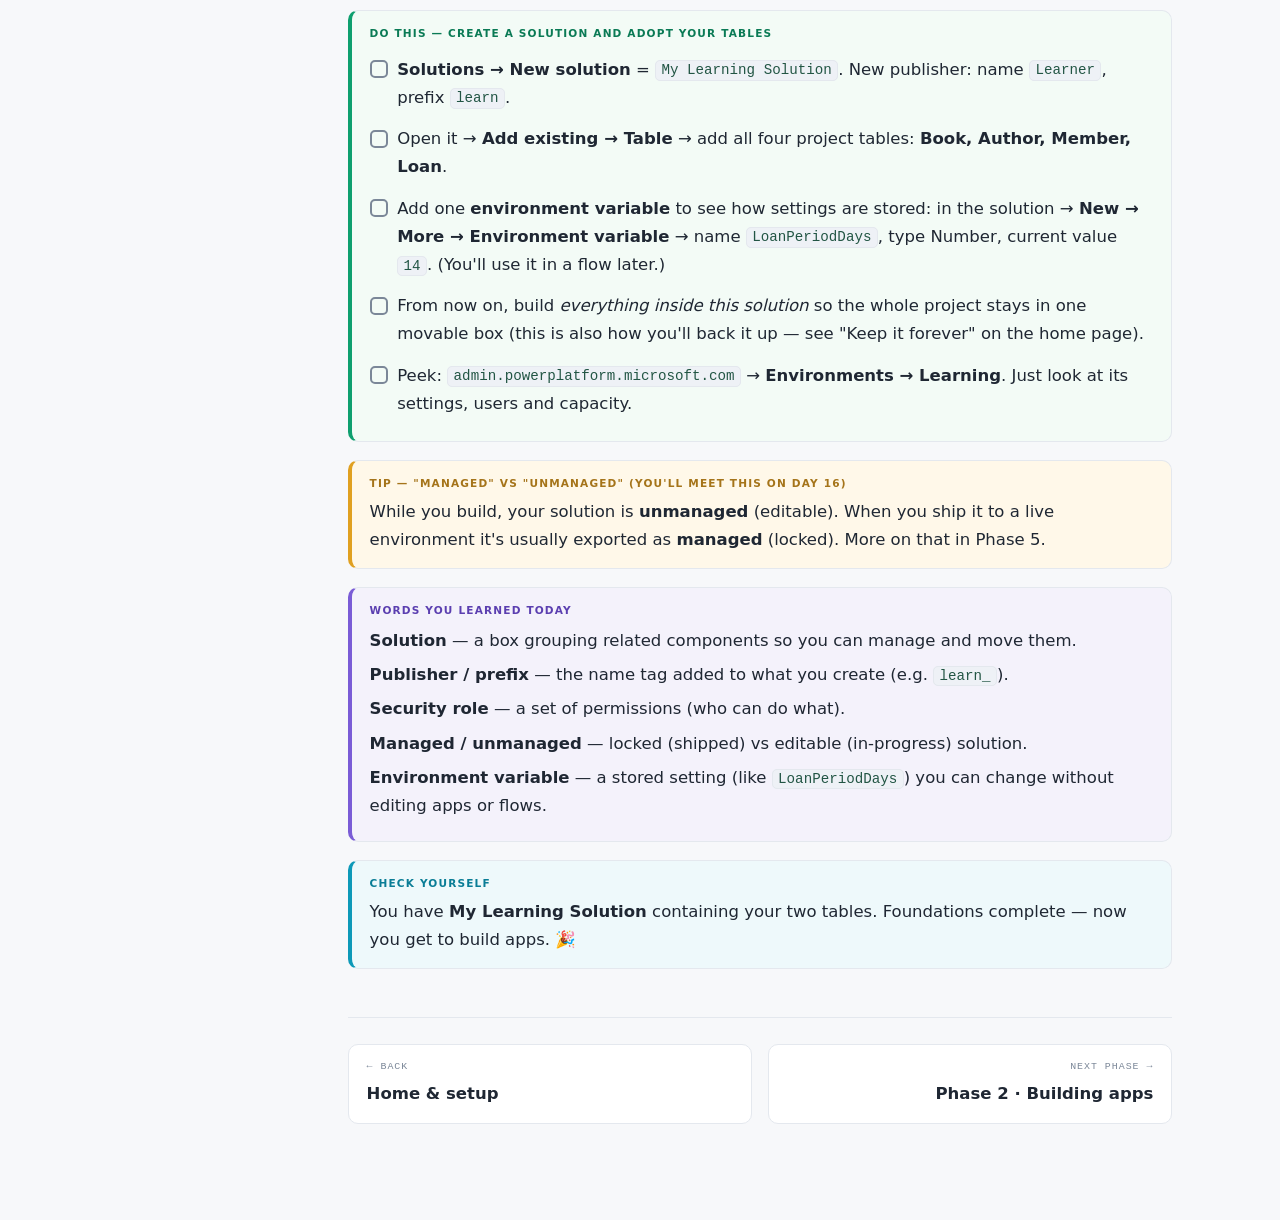
==== commit 07f34edc: "Redesign as one cumulative project (Community Library) + self-contained + Learn modules in order - O" ====
--- a/phase1.html
+++ b/phase1.html
@@ -198,12 +198,20 @@
 details → <strong>lookup</strong>.</p>
 </div>
 
-<div class="card c-do"><span class="lab">Do this — add an Author table and link it</span>
+<div class="card c-do"><span class="lab">Do this — grow the project's data model: Author, Member, Loan</span>
 <ul class="tasks">
 <li><span class="box"></span><span class="txt"><strong>Tables → New table</strong> = <code>Author</code>. Rename its primary column to <code>Full name</code>; add <code>Country</code> (Text), <code>Born</code> (Date). Add 2–3 authors.</span></li>
-<li><span class="box"></span><span class="txt">Open <strong>Book</strong> → delete the old text <code>Author</code> column → <strong>+ New column</strong> → type <strong>Lookup</strong> → Related table = <strong>Author</strong>. Name it <code>Author</code>.</span></li>
-<li><span class="box"></span><span class="txt">In the Book grid, set each book's Author by <em>picking</em> from your Author rows. You can only pick authors that exist — that's the lookup's power.</span></li>
-</ul></div>
+<li><span class="box"></span><span class="txt">Open <strong>Book</strong> → delete the old text <code>Author</code> column → <strong>+ New column</strong> → type <strong>Lookup</strong> → Related table = <strong>Author</strong>. Set each book's author by picking from your Author rows.</span></li>
+<li><span class="box"></span><span class="txt">New table <code>Member</code> (rename primary column to <code>Full name</code>): add <code>Email</code> (Text), <code>Join date</code> (Date), <code>Membership</code> (Choice: Standard / Student / Senior). Add 3 members.</span></li>
+<li><span class="box"></span><span class="txt">New table <code>Loan</code> — <strong>the heart of your project</strong>. Columns: <code>Book</code> (<strong>Lookup → Book</strong>), <code>Member</code> (<strong>Lookup → Member</strong>), <code>Loan date</code> (Date), <code>Due date</code> (Date), <code>Returned</code> (Yes/No), <code>Status</code> (Choice: Open / Returned / Overdue).</span></li>
+<li><span class="box"></span><span class="txt">Add 3–4 <strong>Loan</strong> rows, each linking a real Book to a real Member with dates. (You just recorded borrowing <em>events</em>.)</span></li>
+</ul></div>
+
+<div class="card c-tip"><span class="lab">Tip — why the Loan table matters</span>
+<strong>Loan</strong> points to <em>two</em> other tables (Book and Member) — two relationships in one table.
+It records an <em>event</em> (a borrowing), which is exactly what a Power BI report measures later: in
+Phase 6, <strong>Loan</strong> becomes the "fact" table, and Book, Member and Date become the things you
+slice by. Everything connects.</div>
 
 <div class="card c-gloss"><span class="lab">Words you learned today</span>
 <ul class="terms">
@@ -241,8 +249,9 @@
 <div class="card c-do"><span class="lab">Do this — create a solution and adopt your tables</span>
 <ul class="tasks">
 <li><span class="box"></span><span class="txt"><strong>Solutions → New solution</strong> = <code>My Learning Solution</code>. New publisher: name <code>Learner</code>, prefix <code>learn</code>.</span></li>
-<li><span class="box"></span><span class="txt">Open it → <strong>Add existing → Table</strong> → add <strong>Book</strong> and <strong>Author</strong>.</span></li>
-<li><span class="box"></span><span class="txt">From now on, build <em>inside</em> this solution so everything stays together.</span></li>
+<li><span class="box"></span><span class="txt">Open it → <strong>Add existing → Table</strong> → add all four project tables: <strong>Book, Author, Member, Loan</strong>.</span></li>
+<li><span class="box"></span><span class="txt">Add one <strong>environment variable</strong> to see how settings are stored: in the solution → <strong>New → More → Environment variable</strong> → name <code>LoanPeriodDays</code>, type Number, current value <code>14</code>. (You'll use it in a flow later.)</span></li>
+<li><span class="box"></span><span class="txt">From now on, build <em>everything inside this solution</em> so the whole project stays in one movable box (this is also how you'll back it up — see "Keep it forever" on the home page).</span></li>
 <li><span class="box"></span><span class="txt">Peek: <code>admin.powerplatform.microsoft.com</code> → <strong>Environments → Learning</strong>. Just look at its settings, users and capacity.</span></li>
 </ul></div>
 
@@ -256,6 +265,7 @@
 <li><b>Publisher / prefix</b> — the name tag added to what you create (e.g. <code>learn_</code>).</li>
 <li><b>Security role</b> — a set of permissions (who can do what).</li>
 <li><b>Managed / unmanaged</b> — locked (shipped) vs editable (in-progress) solution.</li>
+<li><b>Environment variable</b> — a stored setting (like <code>LoanPeriodDays</code>) you can change without editing apps or flows.</li>
 </ul></div>
 
 <div class="card c-check"><span class="lab">Check yourself</span>
--- a/assets/course.css
+++ b/assets/course.css
@@ -149,5 +149,28 @@
   .pn{grid-template-columns:1fr}
   .hero{padding-top:3.4rem}
 }
-@media print{#rail,#menu,.top,.pn{display:none}main{margin:0;max-width:none}body{font-size:11pt}
+/* ---- theme toggle button (top-right, both light & dark) ---- */
+.themebtn{position:fixed;top:.7rem;right:.9rem;z-index:60;width:40px;height:40px;border-radius:50%;
+  cursor:pointer;border:1px solid var(--line);background:var(--panel);color:var(--ink);
+  font-size:1.05rem;line-height:1;display:grid;place-items:center;box-shadow:0 2px 8px rgba(0,0,0,.14)}
+.themebtn:hover{border-color:var(--accent);color:var(--accent)}
+@media(max-width:980px){.themebtn{top:.7rem;right:.7rem}}
+
+/* ---- dark theme (added on <html> by the toggle) ---- */
+html.dark{
+  --bg:#0f1622; --panel:#161f2c; --ink:#e7edf5; --ink2:#b4c2d4; --ink3:#8595a8; --line:#2a3646;
+  --concept:#152743; --do:#122a20; --tip:#2c2513; --warn:#2e1a17; --gloss:#221a38; --check:#0f2a33;
+}
+html.dark body{background:var(--bg)}
+html.dark code{background:#1f2a3a;border-color:#2a3646;color:#bcd3ee}
+html.dark .kbd{background:#1f2a3a;border-color:#3a4759;color:#dbe6f3}
+html.dark th{background:#1c2636}
+html.dark td,html.dark th{border-color:var(--line)}
+html.dark .np:hover{background:#1a2432}
+html.dark .np.on{background:#152743}
+html.dark .subs a{border-left-color:var(--line)}
+html.dark figure.fig svg{background:#f3f6fb}  /* keep diagrams light for readability on dark pages */
+html.dark .themebtn,html.dark #menu,html.dark .top{box-shadow:0 2px 12px rgba(0,0,0,.55)}
+
+@media print{#rail,#menu,.top,.pn,.themebtn{display:none}main{margin:0;max-width:none}body{font-size:11pt}
   .card,figure.fig{break-inside:avoid}}
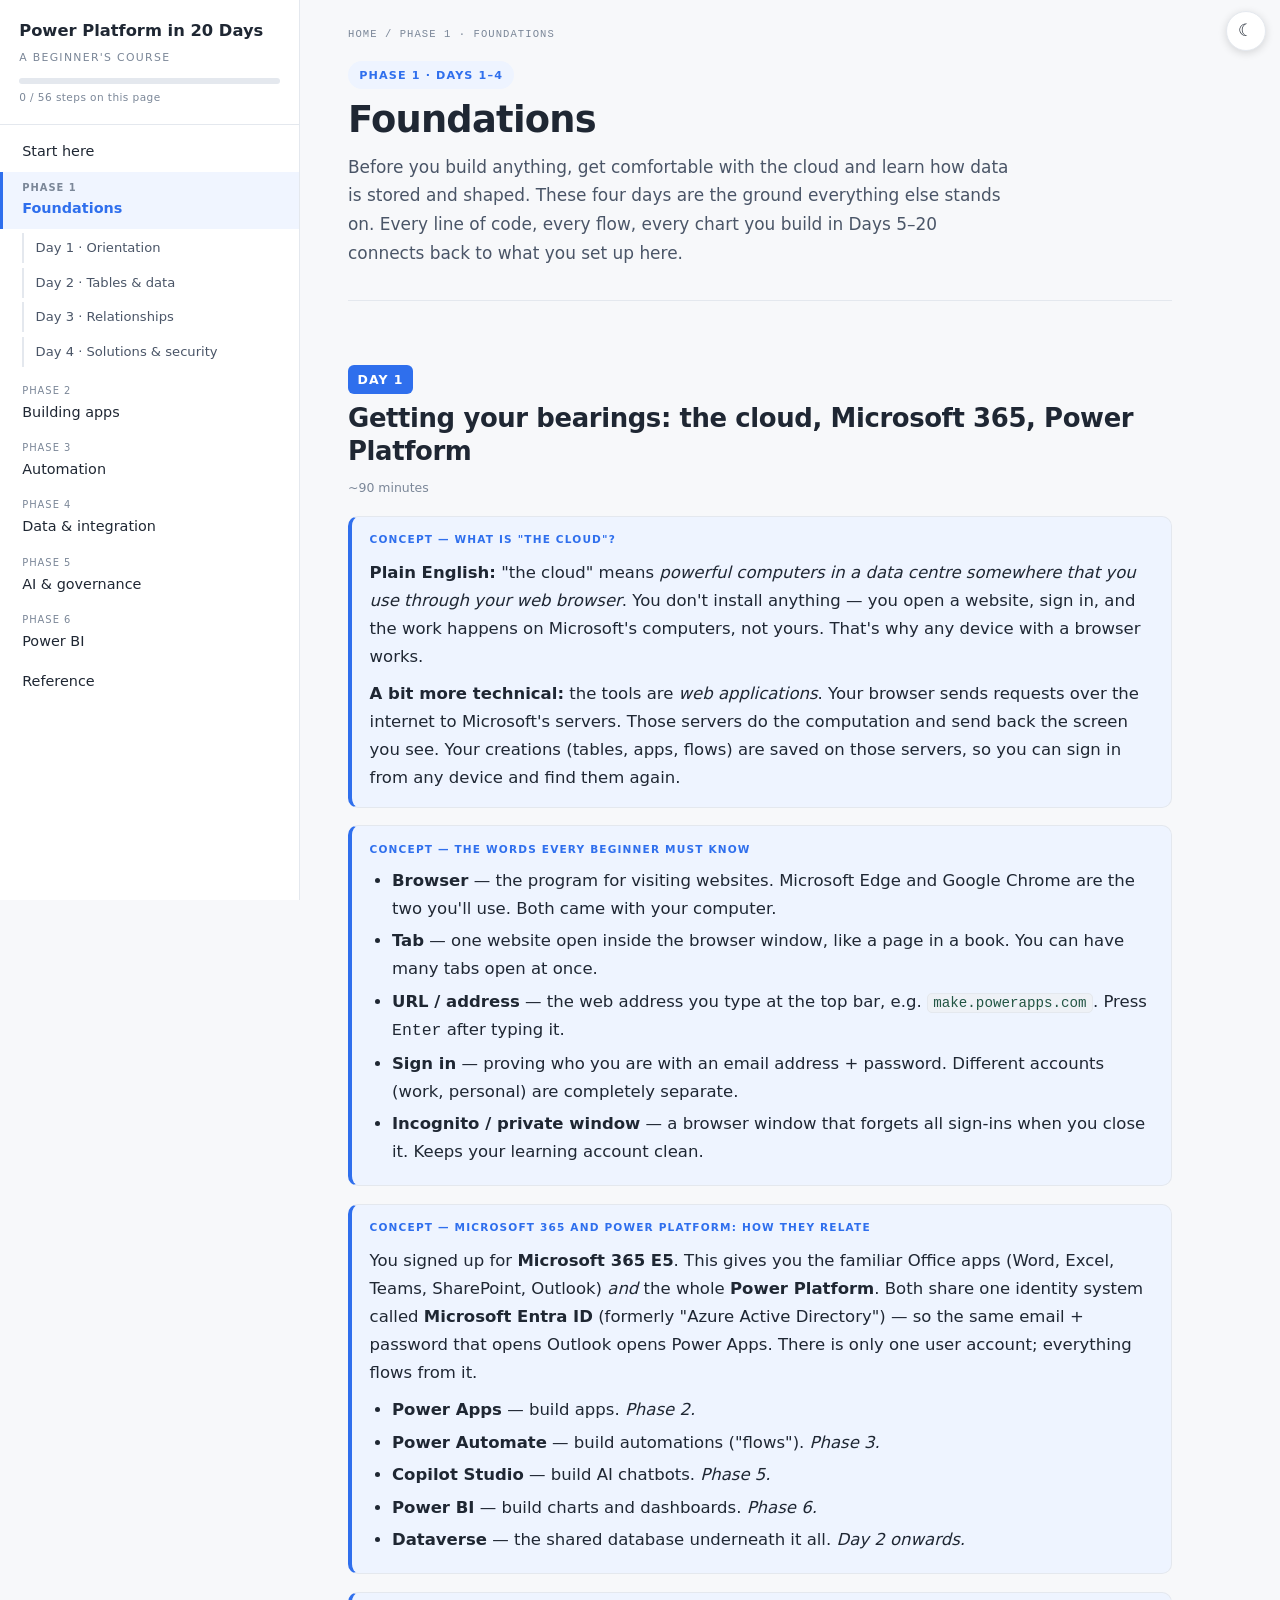
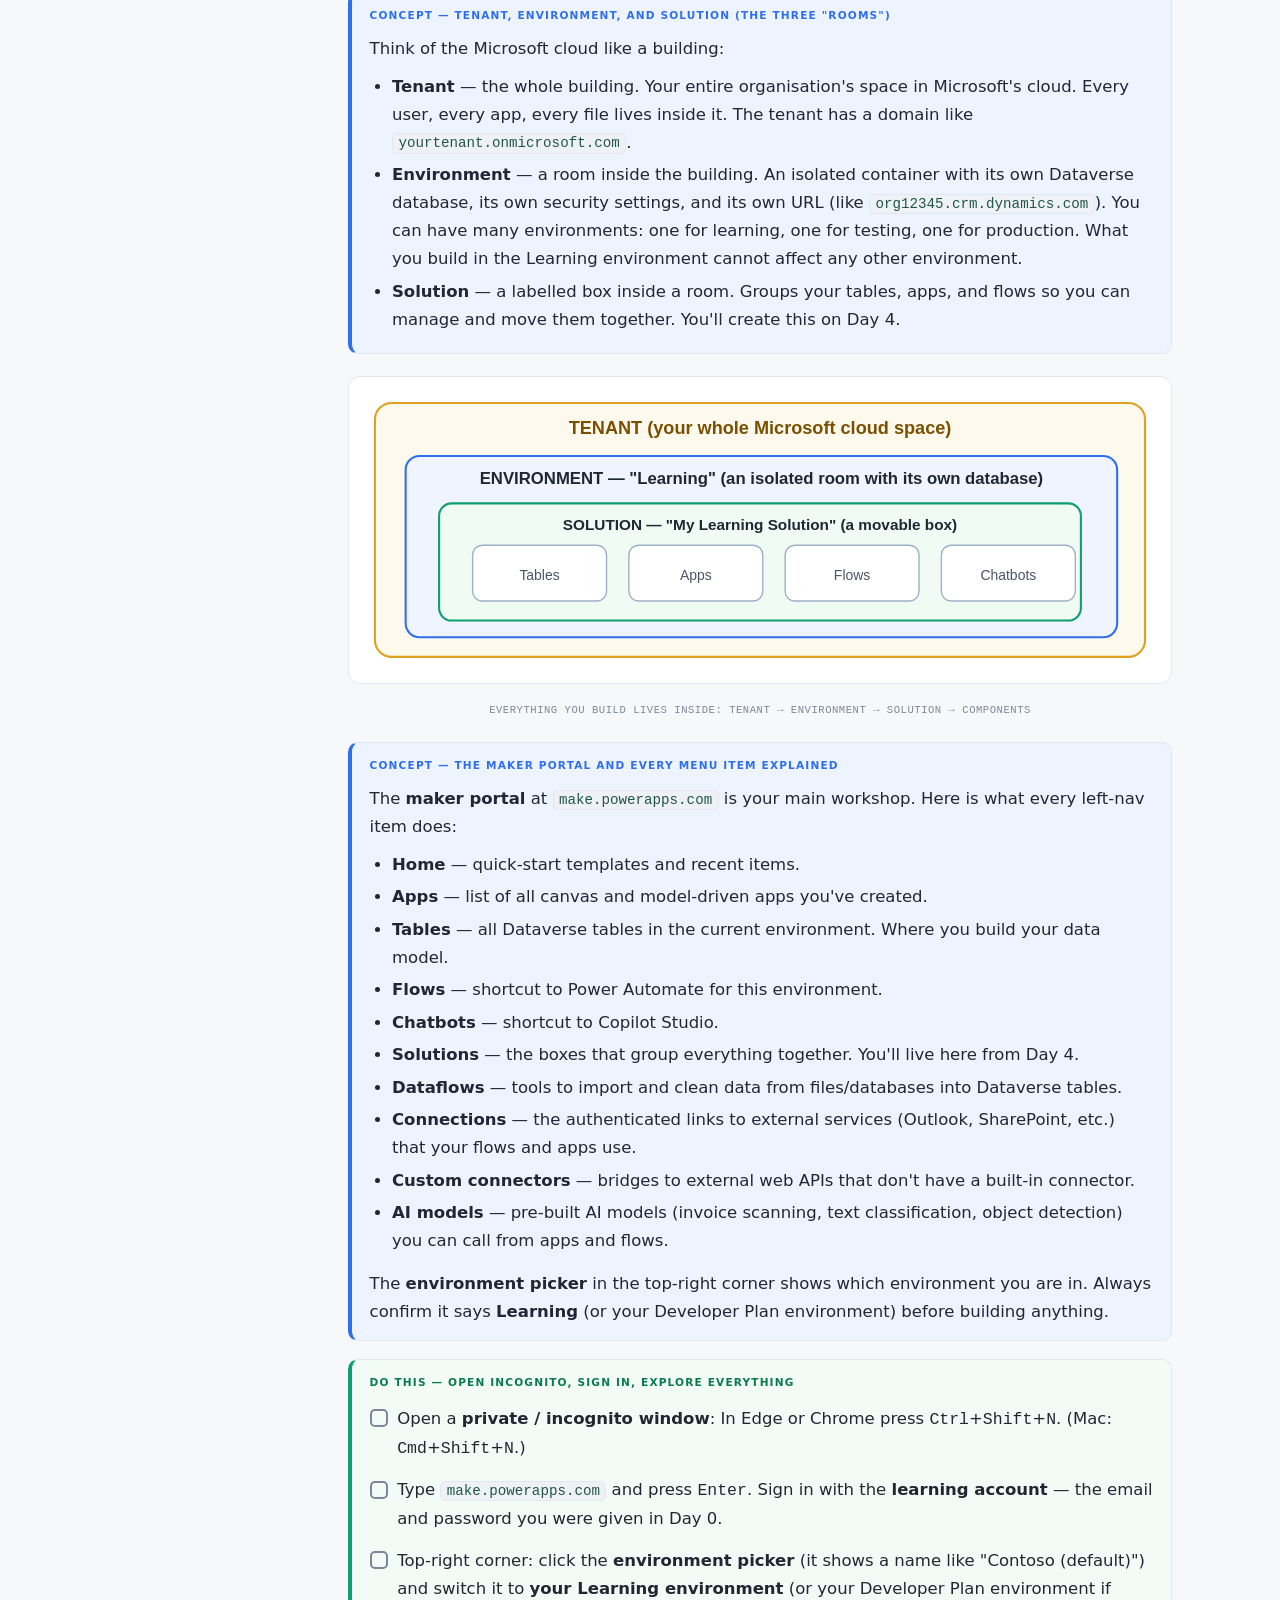
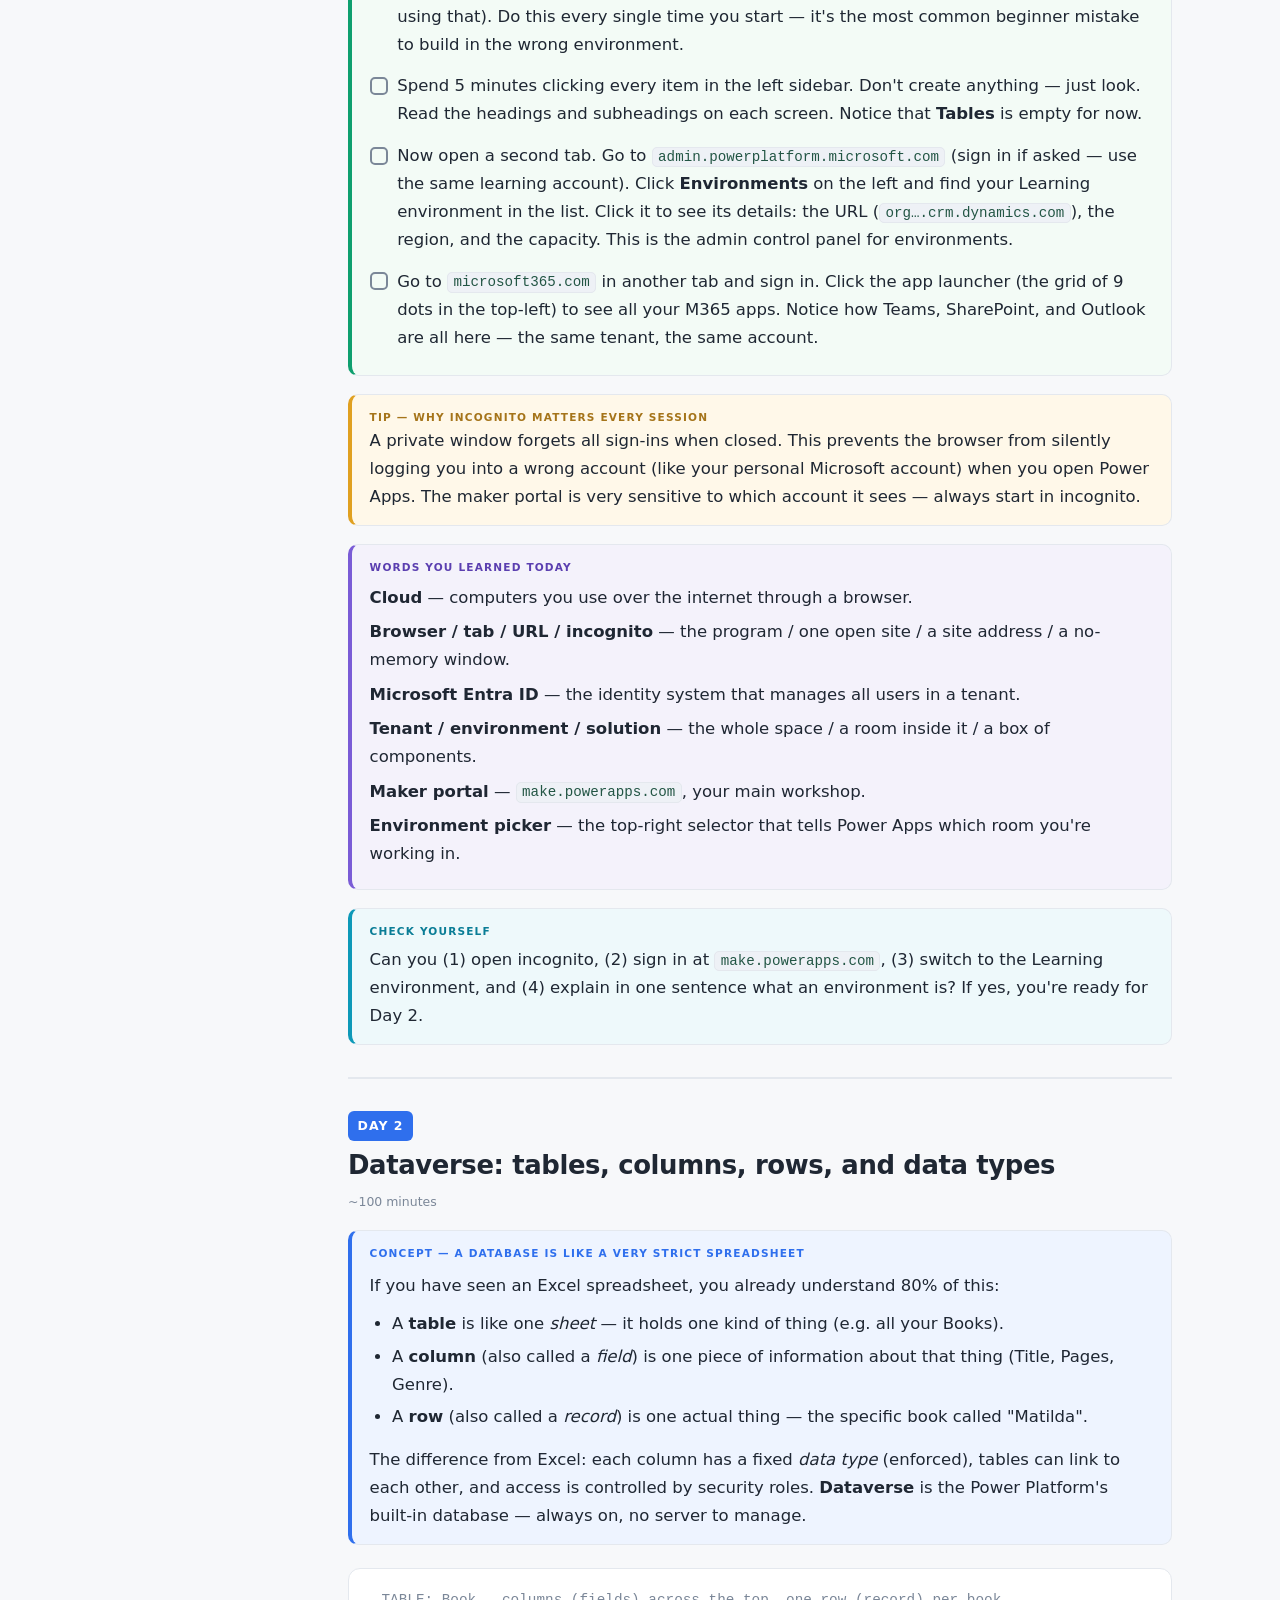
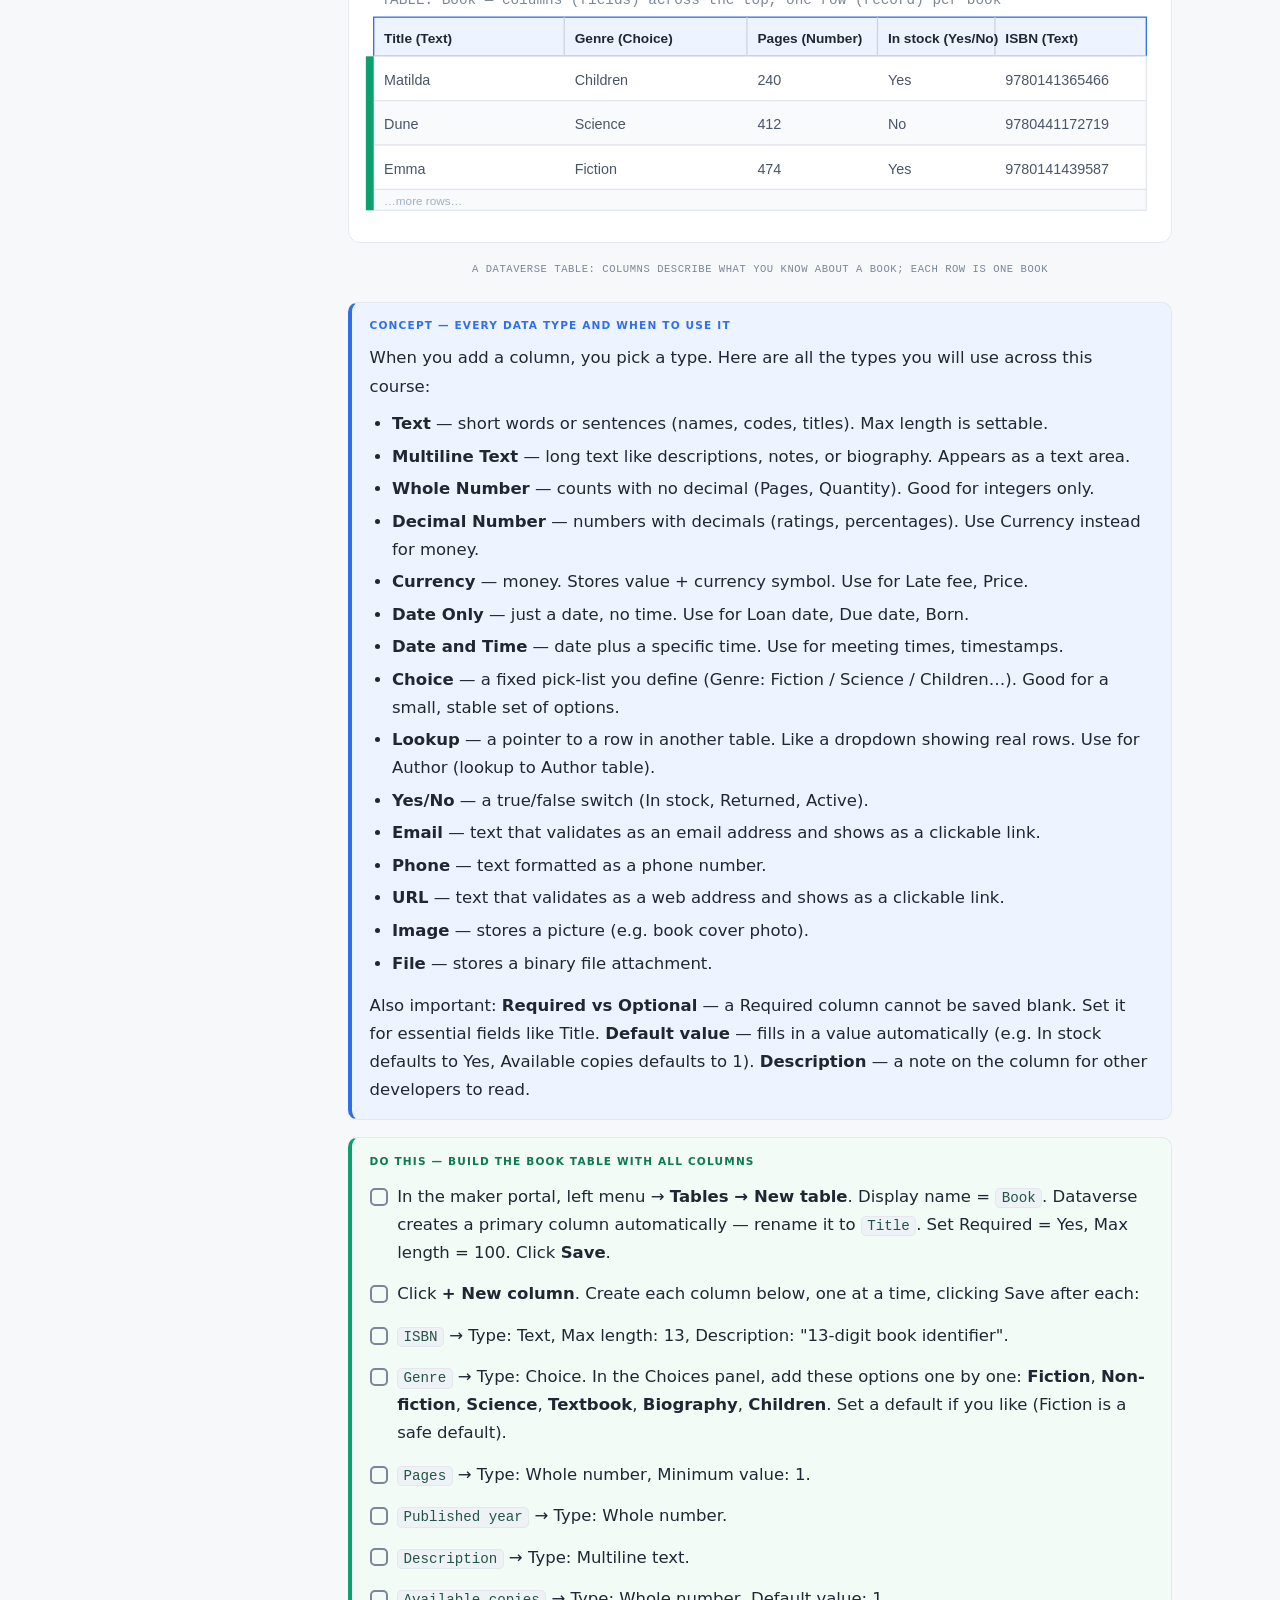
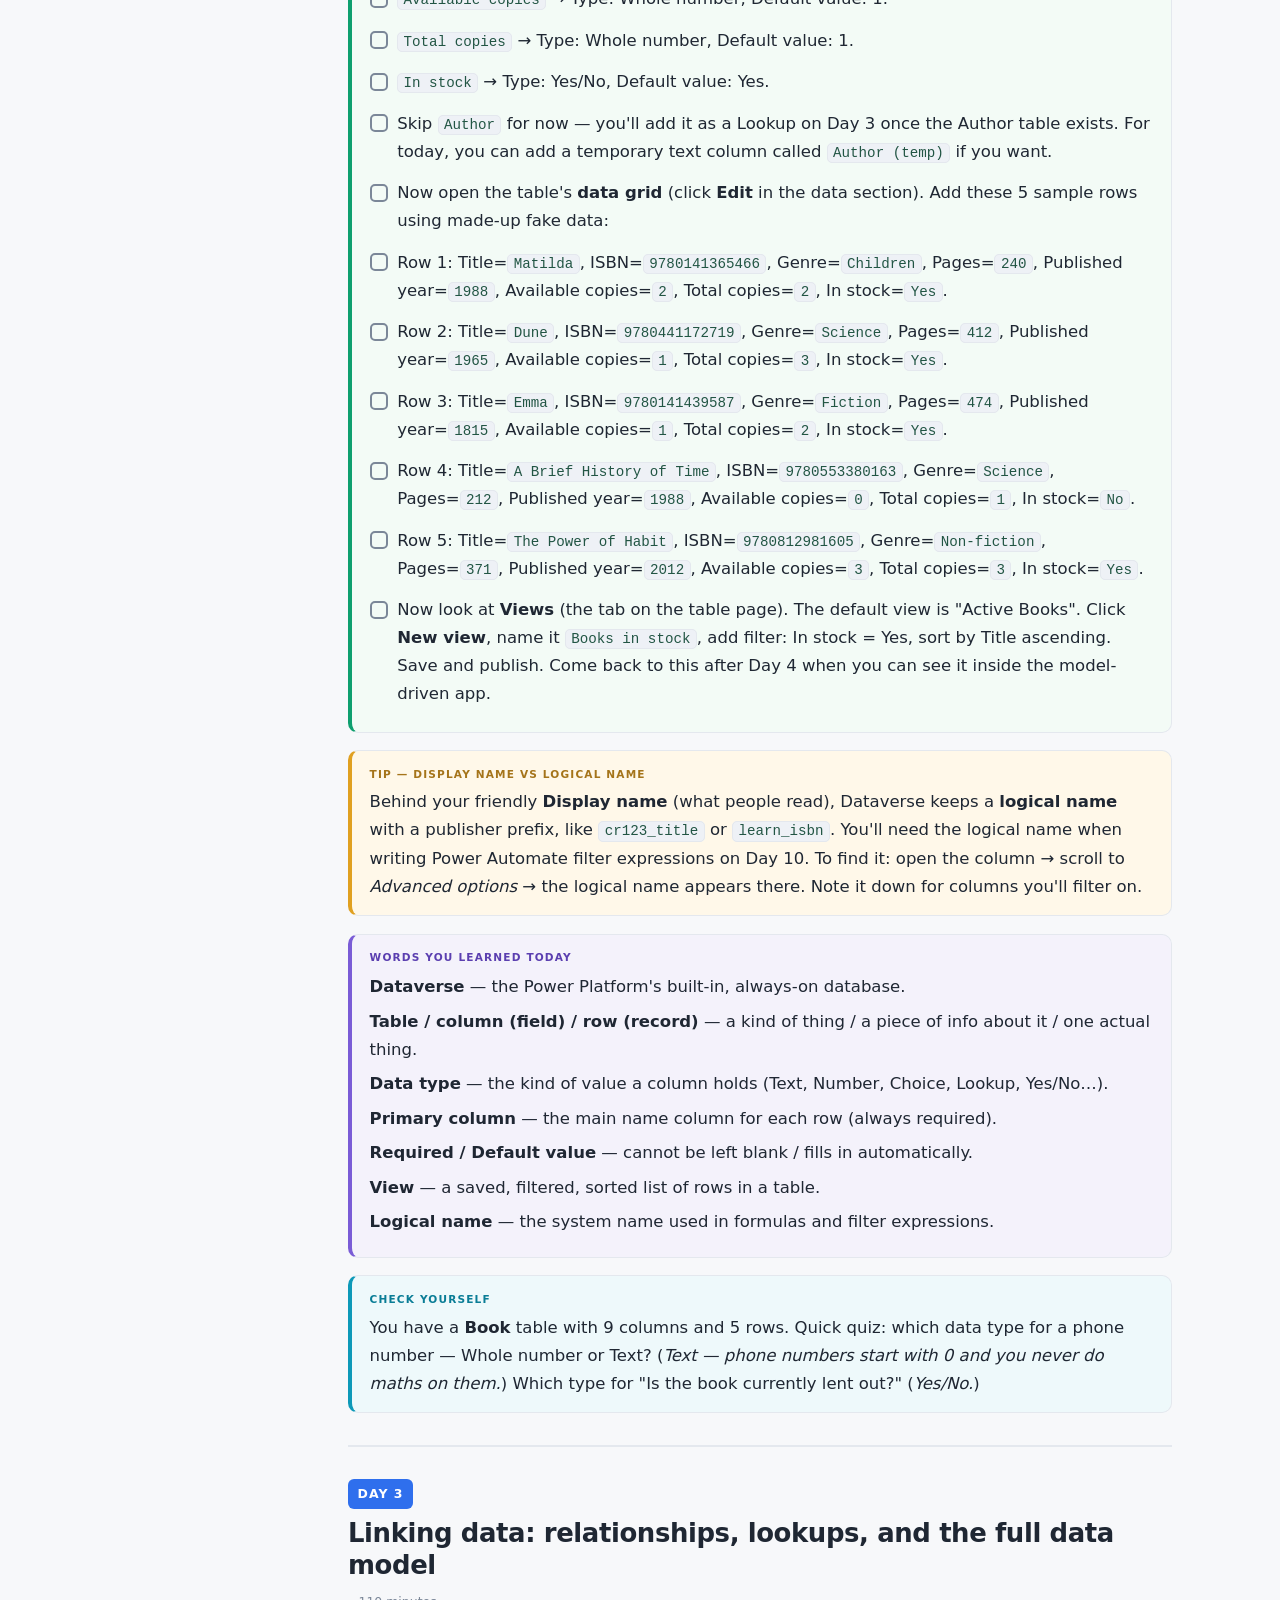
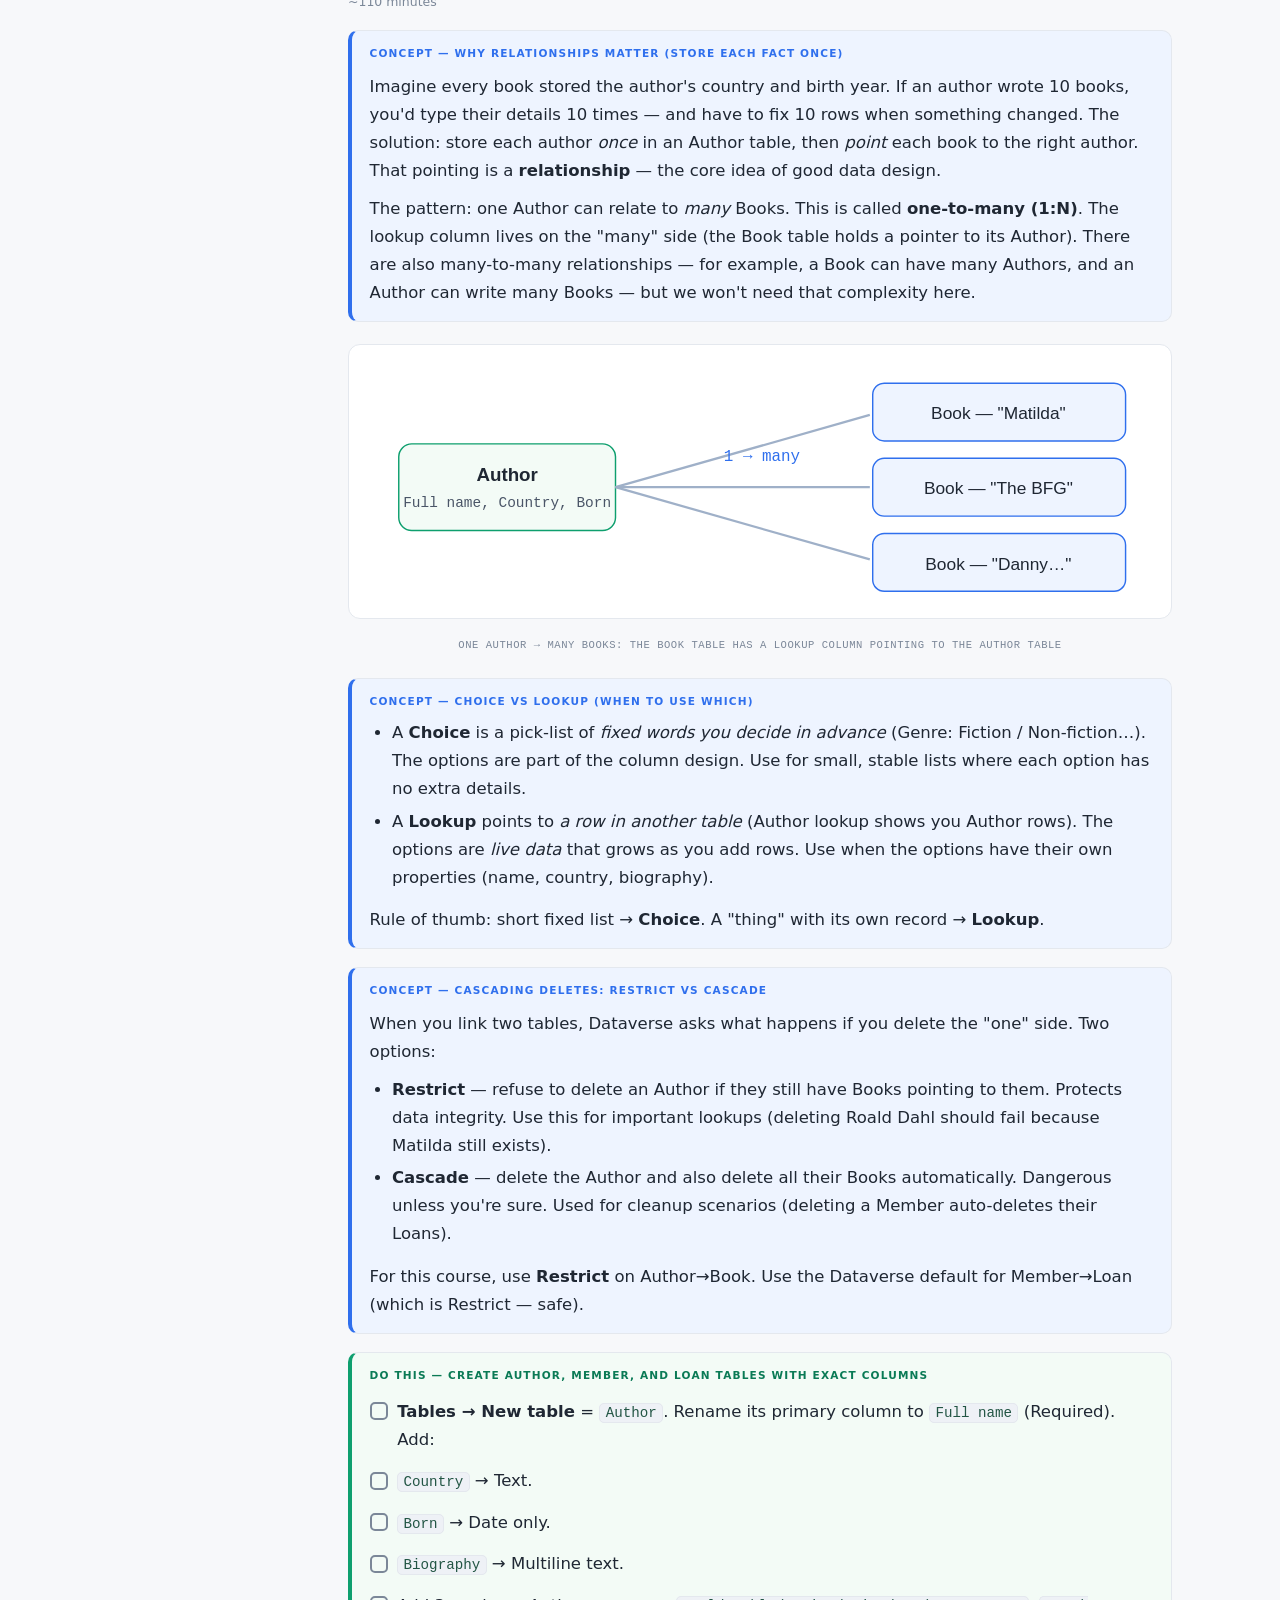
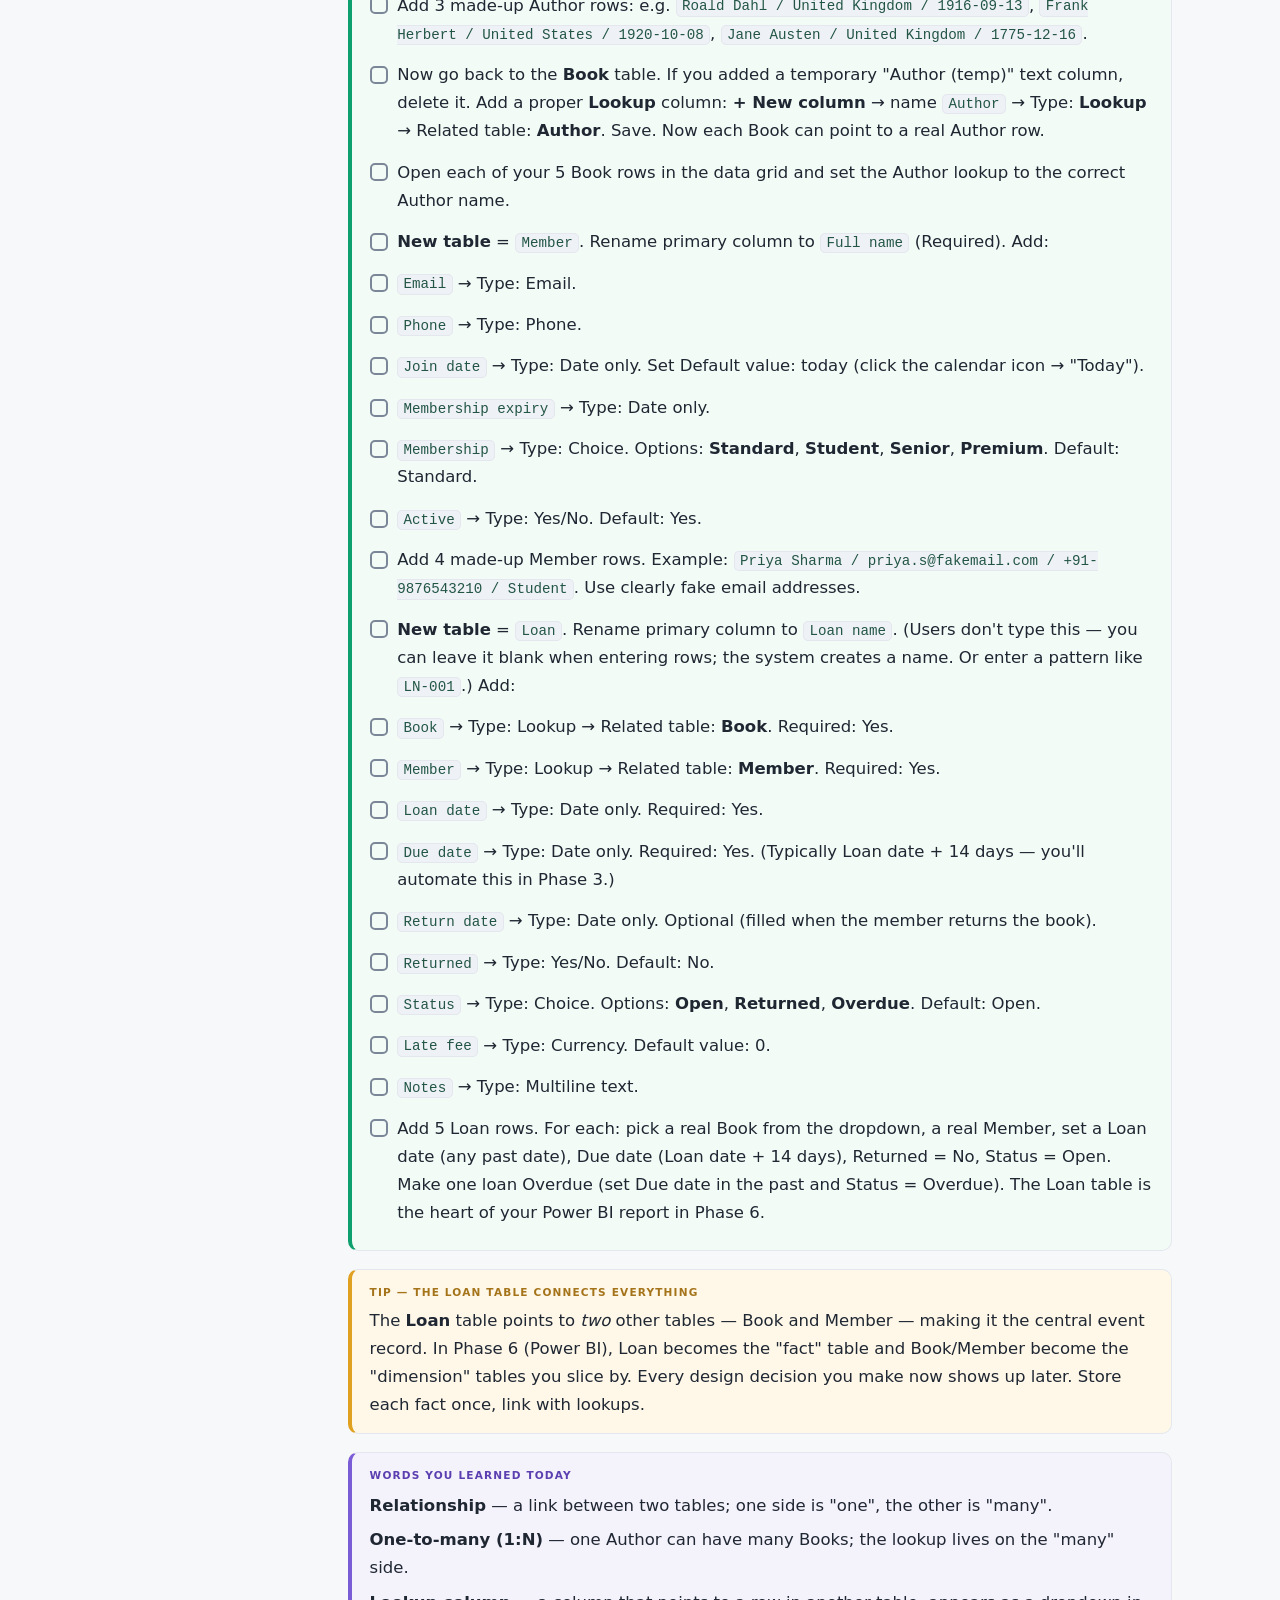
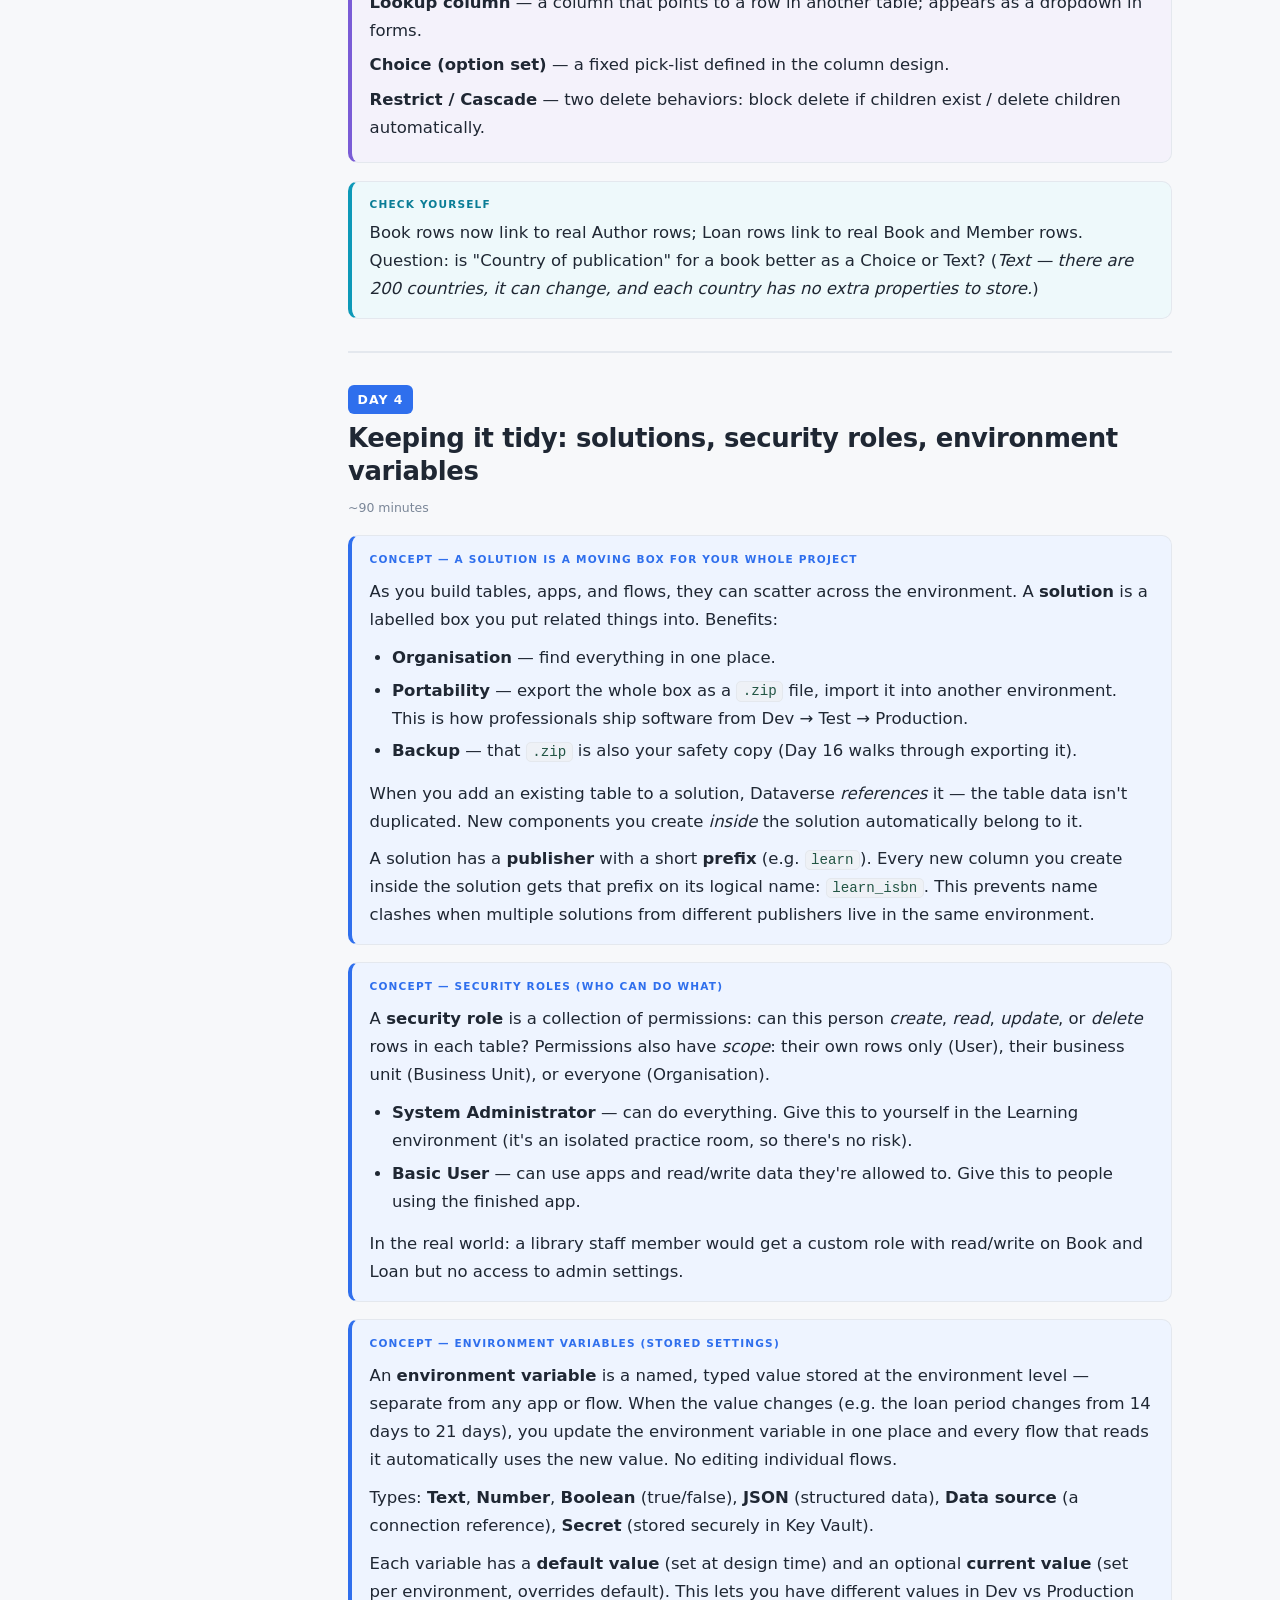
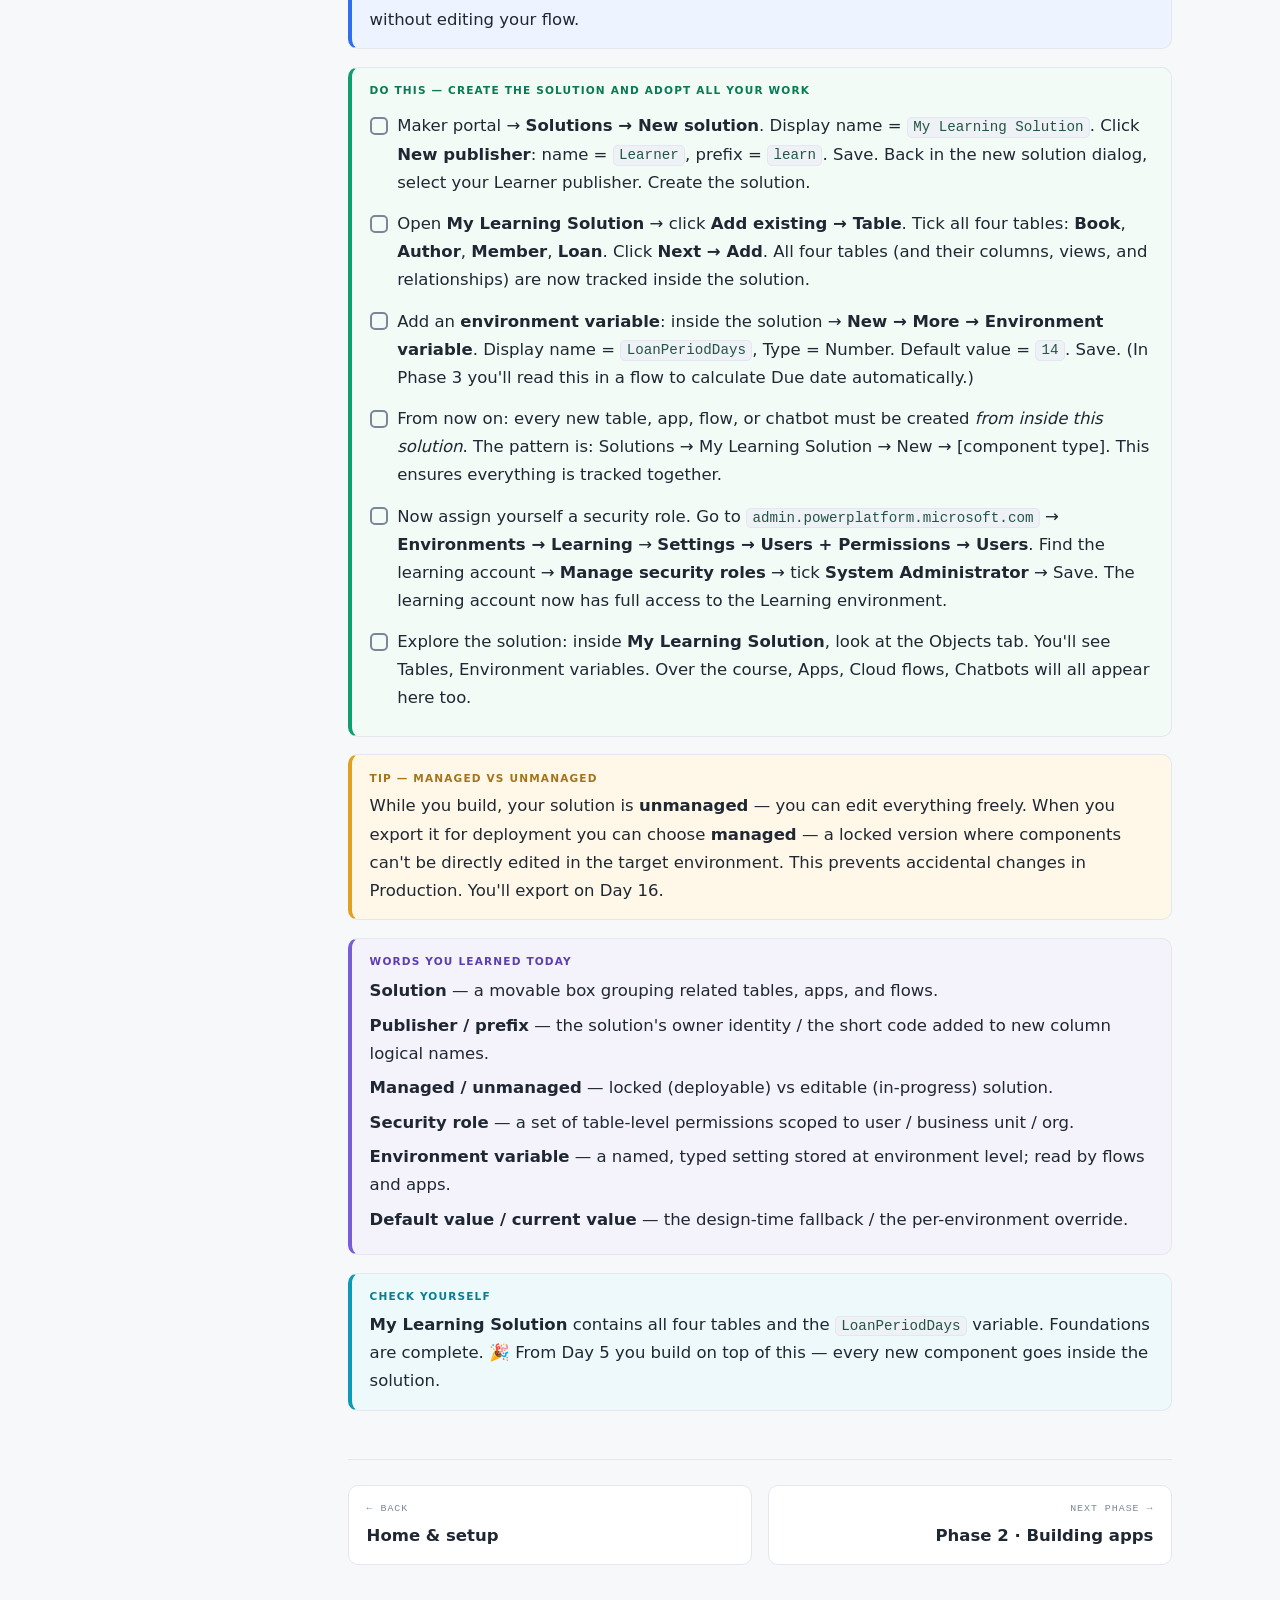
==== commit 6ee584a1: "Comprehensive elaboration: all 6 phases fully rewritten for Community Library project Every phase no" ====
--- a/phase1.html
+++ b/phase1.html
@@ -23,254 +23,359 @@
 <header class="hero">
   <span class="pill">Phase 1 · Days 1–4</span>
   <h1>Foundations</h1>
-  <p>Before you build anything, get comfortable with the cloud, and learn how data is stored and shaped.
-  These four days are the ground everything else stands on.</p>
+  <p>Before you build anything, get comfortable with the cloud and learn how data is stored and shaped.
+  These four days are the ground everything else stands on. Every line of code, every flow, every chart
+  you build in Days 5–20 connects back to what you set up here.</p>
 </header>
 
 <!-- DAY 1 -->
 <section class="day" id="day1">
 <div class="dhead"><span class="dnum">Day 1</span></div>
 <h2>Getting your bearings: the cloud, Microsoft 365, Power Platform</h2>
-<p class="meta">~75 minutes</p>
+<p class="meta">~90 minutes</p>
 
 <div class="card c-concept"><span class="lab">Concept — what is "the cloud"?</span>
-<p><strong>Plain English:</strong> "the cloud" means <em>powerful computers in a data centre somewhere
-that you use through your web browser</em>. You don't install anything — you open a website, sign in,
-and the work happens on Microsoft's computers, not yours. That's why any computer with a browser works.</p>
-<p><strong>A bit more technical:</strong> the tools are <em>web applications</em>. Your browser sends
-requests over the internet to Microsoft's servers, which do the work and send back the screen you see.
-Your creations are saved on those servers, so you can sign in from any device and find them again.</p>
-</div>
-
-<div class="card c-concept"><span class="lab">Concept — the words: browser, tab, URL, sign-in</span>
-<ul>
-<li><strong>Browser</strong> — the program for visiting websites (Microsoft <em>Edge</em>, Google <em>Chrome</em>). It came with your computer.</li>
-<li><strong>Tab</strong> — one website open inside the browser, like a page in a book.</li>
-<li><strong>URL / address</strong> — a website's address you type at the top, e.g. <code>make.powerapps.com</code>.</li>
-<li><strong>Sign in</strong> — proving who you are with email + password, so the site shows <em>your</em> stuff.</li>
-</ul></div>
-
-<div class="card c-concept"><span class="lab">Concept — what is the Power Platform?</span>
-<p><strong>Plain English:</strong> a family of Microsoft tools for building useful things — apps,
-automations, chatbots, reports — mostly by clicking and dragging, with little or no traditional coding
-(called <em>"low-code"</em>).</p>
+<p><strong>Plain English:</strong> "the cloud" means <em>powerful computers in a data centre somewhere that you use through your web browser</em>. You don't install anything — you open a website, sign in, and the work happens on Microsoft's computers, not yours. That's why any device with a browser works.</p>
+<p><strong>A bit more technical:</strong> the tools are <em>web applications</em>. Your browser sends requests over the internet to Microsoft's servers. Those servers do the computation and send back the screen you see. Your creations (tables, apps, flows) are saved on those servers, so you can sign in from any device and find them again.</p>
+</div>
+
+<div class="card c-concept"><span class="lab">Concept — the words every beginner must know</span>
+<ul>
+<li><strong>Browser</strong> — the program for visiting websites. Microsoft Edge and Google Chrome are the two you'll use. Both came with your computer.</li>
+<li><strong>Tab</strong> — one website open inside the browser window, like a page in a book. You can have many tabs open at once.</li>
+<li><strong>URL / address</strong> — the web address you type at the top bar, e.g. <code>make.powerapps.com</code>. Press <kbd>Enter</kbd> after typing it.</li>
+<li><strong>Sign in</strong> — proving who you are with an email address + password. Different accounts (work, personal) are completely separate.</li>
+<li><strong>Incognito / private window</strong> — a browser window that forgets all sign-ins when you close it. Keeps your learning account clean.</li>
+</ul></div>
+
+<div class="card c-concept"><span class="lab">Concept — Microsoft 365 and Power Platform: how they relate</span>
+<p>You signed up for <strong>Microsoft 365 E5</strong>. This gives you the familiar Office apps (Word, Excel, Teams, SharePoint, Outlook) <em>and</em> the whole <strong>Power Platform</strong>. Both share one identity system called <strong>Microsoft Entra ID</strong> (formerly "Azure Active Directory") — so the same email + password that opens Outlook opens Power Apps. There is only one user account; everything flows from it.</p>
 <ul>
 <li><strong>Power Apps</strong> — build apps. <em>Phase 2.</em></li>
-<li><strong>Power Automate</strong> — build automations. <em>Phase 3.</em></li>
+<li><strong>Power Automate</strong> — build automations ("flows"). <em>Phase 3.</em></li>
 <li><strong>Copilot Studio</strong> — build AI chatbots. <em>Phase 5.</em></li>
 <li><strong>Power BI</strong> — build charts and dashboards. <em>Phase 6.</em></li>
-<li><strong>Dataverse</strong> — the shared <em>database</em> underneath it all. <em>Day 2.</em></li>
-</ul></div>
-
-<div class="card c-do"><span class="lab">Do this — open incognito, sign in, find your room</span>
+<li><strong>Dataverse</strong> — the shared database underneath it all. <em>Day 2 onwards.</em></li>
+</ul></div>
+
+<div class="card c-concept"><span class="lab">Concept — tenant, environment, and solution (the three "rooms")</span>
+<p>Think of the Microsoft cloud like a building:</p>
+<ul>
+<li><strong>Tenant</strong> — the whole building. Your entire organisation's space in Microsoft's cloud. Every user, every app, every file lives inside it. The tenant has a domain like <code>yourtenant.onmicrosoft.com</code>.</li>
+<li><strong>Environment</strong> — a room inside the building. An isolated container with its own Dataverse database, its own security settings, and its own URL (like <code>org12345.crm.dynamics.com</code>). You can have many environments: one for learning, one for testing, one for production. What you build in the Learning environment cannot affect any other environment.</li>
+<li><strong>Solution</strong> — a labelled box inside a room. Groups your tables, apps, and flows so you can manage and move them together. You'll create this on Day 4.</li>
+</ul></div>
+
+<figure class="fig">
+<svg viewBox="0 0 580 210" role="img" aria-label="Hierarchy: Tenant contains Environment, which contains Solution, which contains Components">
+<defs><marker id="a1" markerWidth="8" markerHeight="8" refX="5" refY="3" orient="auto"><path d="M0,0 L6,3 L0,6 Z" fill="#9fb0c8"/></marker></defs>
+<rect x="14" y="14" width="552" height="182" rx="12" fill="#fef9ed" stroke="#e0a020" stroke-width="1.5"/>
+<text x="290" y="36" text-anchor="middle" font-family="sans-serif" font-size="13" font-weight="bold" fill="#7a5000">TENANT  (your whole Microsoft cloud space)</text>
+<rect x="36" y="52" width="510" height="130" rx="10" fill="#f0f4ff" stroke="#2f6fed" stroke-width="1.5"/>
+<text x="291" y="72" text-anchor="middle" font-family="sans-serif" font-size="12" font-weight="bold" fill="#1f2733">ENVIRONMENT — "Learning"  (an isolated room with its own database)</text>
+<rect x="60" y="86" width="460" height="84" rx="9" fill="#f0fbf4" stroke="#0e9f6e" stroke-width="1.5"/>
+<text x="290" y="105" text-anchor="middle" font-family="sans-serif" font-size="11" font-weight="bold" fill="#1f2733">SOLUTION — "My Learning Solution"  (a movable box)</text>
+<rect x="84" y="116" width="96" height="40" rx="7" fill="#fff" stroke="#9fb0c8"/><text x="132" y="141" text-anchor="middle" font-family="sans-serif" font-size="10" fill="#4a5567">Tables</text>
+<rect x="196" y="116" width="96" height="40" rx="7" fill="#fff" stroke="#9fb0c8"/><text x="244" y="141" text-anchor="middle" font-family="sans-serif" font-size="10" fill="#4a5567">Apps</text>
+<rect x="308" y="116" width="96" height="40" rx="7" fill="#fff" stroke="#9fb0c8"/><text x="356" y="141" text-anchor="middle" font-family="sans-serif" font-size="10" fill="#4a5567">Flows</text>
+<rect x="420" y="116" width="96" height="40" rx="7" fill="#fff" stroke="#9fb0c8"/><text x="468" y="141" text-anchor="middle" font-family="sans-serif" font-size="10" fill="#4a5567">Chatbots</text>
+</svg>
+<figcaption>Everything you build lives inside: Tenant → Environment → Solution → Components</figcaption>
+</figure>
+
+<div class="card c-concept"><span class="lab">Concept — the maker portal and every menu item explained</span>
+<p>The <strong>maker portal</strong> at <code>make.powerapps.com</code> is your main workshop. Here is what every left-nav item does:</p>
+<ul>
+<li><strong>Home</strong> — quick-start templates and recent items.</li>
+<li><strong>Apps</strong> — list of all canvas and model-driven apps you've created.</li>
+<li><strong>Tables</strong> — all Dataverse tables in the current environment. Where you build your data model.</li>
+<li><strong>Flows</strong> — shortcut to Power Automate for this environment.</li>
+<li><strong>Chatbots</strong> — shortcut to Copilot Studio.</li>
+<li><strong>Solutions</strong> — the boxes that group everything together. You'll live here from Day 4.</li>
+<li><strong>Dataflows</strong> — tools to import and clean data from files/databases into Dataverse tables.</li>
+<li><strong>Connections</strong> — the authenticated links to external services (Outlook, SharePoint, etc.) that your flows and apps use.</li>
+<li><strong>Custom connectors</strong> — bridges to external web APIs that don't have a built-in connector.</li>
+<li><strong>AI models</strong> — pre-built AI models (invoice scanning, text classification, object detection) you can call from apps and flows.</li>
+</ul>
+<p>The <strong>environment picker</strong> in the top-right corner shows which environment you are in. Always confirm it says <strong>Learning</strong> (or your Developer Plan environment) before building anything.</p>
+</div>
+
+<div class="card c-do"><span class="lab">Do this — open incognito, sign in, explore everything</span>
 <ul class="tasks">
-<li><span class="box"></span><span class="txt">Open a <strong>private / incognito window</strong>: Edge or Chrome, press <span class="kbd">Ctrl</span>+<span class="kbd">Shift</span>+<span class="kbd">N</span> (Mac: <span class="kbd">Cmd</span>+<span class="kbd">Shift</span>+<span class="kbd">N</span>).</span></li>
-<li><span class="box"></span><span class="txt">Type <code>make.powerapps.com</code> and press <span class="kbd">Enter</span>. Sign in with the learning account from Day 0.</span></li>
-<li><span class="box"></span><span class="txt">Top-right: click the <strong>environment picker</strong> and choose <strong>Learning</strong>. Do this every time you start.</span></li>
-<li><span class="box"></span><span class="txt">Explore the left menu (Home, Apps, Tables, Flows…) — this is the <strong>maker portal</strong>, your workshop. Don't create anything yet.</span></li>
-</ul></div>
-
-<div class="card c-tip"><span class="lab">Tip — why incognito matters</span>
-A private window forgets sign-ins when closed and ignores accounts used elsewhere. That prevents the
-common headache of the site silently logging you in as the wrong account.</div>
+<li><span class="box"></span><span class="txt">Open a <strong>private / incognito window</strong>: In Edge or Chrome press <kbd>Ctrl</kbd>+<kbd>Shift</kbd>+<kbd>N</kbd>. (Mac: <kbd>Cmd</kbd>+<kbd>Shift</kbd>+<kbd>N</kbd>.)</span></li>
+<li><span class="box"></span><span class="txt">Type <code>make.powerapps.com</code> and press <kbd>Enter</kbd>. Sign in with the <strong>learning account</strong> — the email and password you were given in Day 0.</span></li>
+<li><span class="box"></span><span class="txt">Top-right corner: click the <strong>environment picker</strong> (it shows a name like "Contoso (default)") and switch it to <strong>your Learning environment</strong> (or your Developer Plan environment if using that). Do this every single time you start — it's the most common beginner mistake to build in the wrong environment.</span></li>
+<li><span class="box"></span><span class="txt">Spend 5 minutes clicking every item in the left sidebar. Don't create anything — just look. Read the headings and subheadings on each screen. Notice that <strong>Tables</strong> is empty for now.</span></li>
+<li><span class="box"></span><span class="txt">Now open a second tab. Go to <code>admin.powerplatform.microsoft.com</code> (sign in if asked — use the same learning account). Click <strong>Environments</strong> on the left and find your Learning environment in the list. Click it to see its details: the URL (<code>org….crm.dynamics.com</code>), the region, and the capacity. This is the admin control panel for environments.</span></li>
+<li><span class="box"></span><span class="txt">Go to <code>microsoft365.com</code> in another tab and sign in. Click the app launcher (the grid of 9 dots in the top-left) to see all your M365 apps. Notice how Teams, SharePoint, and Outlook are all here — the same tenant, the same account.</span></li>
+</ul></div>
+
+<div class="card c-tip"><span class="lab">Tip — why incognito matters every session</span>
+A private window forgets all sign-ins when closed. This prevents the browser from silently logging you into a wrong account (like your personal Microsoft account) when you open Power Apps. The maker portal is very sensitive to which account it sees — always start in incognito.</div>
 
 <div class="card c-gloss"><span class="lab">Words you learned today</span>
 <ul class="terms">
 <li><b>Cloud</b> — computers you use over the internet through a browser.</li>
-<li><b>Browser / tab / URL</b> — the program for websites / one open site / a site's address.</li>
-<li><b>Incognito window</b> — a browser window that forgets everything when closed.</li>
-<li><b>Power Platform</b> — Microsoft's low-code family (Apps, Automate, Copilot Studio, BI, Dataverse).</li>
-<li><b>Tenant / environment</b> — your whole cloud space / one room inside it ("Learning").</li>
-<li><b>Maker portal</b> — <code>make.powerapps.com</code>, where you build.</li>
+<li><b>Browser / tab / URL / incognito</b> — the program / one open site / a site address / a no-memory window.</li>
+<li><b>Microsoft Entra ID</b> — the identity system that manages all users in a tenant.</li>
+<li><b>Tenant / environment / solution</b> — the whole space / a room inside it / a box of components.</li>
+<li><b>Maker portal</b> — <code>make.powerapps.com</code>, your main workshop.</li>
+<li><b>Environment picker</b> — the top-right selector that tells Power Apps which room you're working in.</li>
 </ul></div>
 
 <div class="card c-check"><span class="lab">Check yourself</span>
-Can you (1) open an incognito window, (2) sign in at <code>make.powerapps.com</code>, and (3) switch to
-the <strong>Learning</strong> environment? If yes, you're ready for Day 2.</div>
+Can you (1) open incognito, (2) sign in at <code>make.powerapps.com</code>, (3) switch to the Learning environment, and (4) explain in one sentence what an environment is? If yes, you're ready for Day 2.</div>
 </section>
 
 <!-- DAY 2 -->
 <section class="day" id="day2">
 <div class="dhead"><span class="dnum">Day 2</span></div>
-<h2>Dataverse: tables, columns, and rows</h2>
-<p class="meta">~90 minutes</p>
-
-<div class="card c-concept"><span class="lab">Concept — a database is a spreadsheet on steroids</span>
-<p>If you've seen an Excel spreadsheet, you already understand most of this:</p>
+<h2>Dataverse: tables, columns, rows, and data types</h2>
+<p class="meta">~100 minutes</p>
+
+<div class="card c-concept"><span class="lab">Concept — a database is like a very strict spreadsheet</span>
+<p>If you have seen an Excel spreadsheet, you already understand 80% of this:</p>
 <ul>
 <li>A <strong>table</strong> is like one <em>sheet</em> — it holds one kind of thing (e.g. all your Books).</li>
-<li>A <strong>column</strong> (a <em>field</em>) is one piece of information about it (Title, Author, Pages).</li>
-<li>A <strong>row</strong> (a <em>record</em>) is one actual thing (the book "Matilda").</li>
-</ul>
-<p><strong>Dataverse</strong> is the Power Platform's database — stricter and more powerful than a
-spreadsheet: each column has a fixed <em>type</em>, tables can link, and access is controlled.</p>
+<li>A <strong>column</strong> (also called a <em>field</em>) is one piece of information about that thing (Title, Pages, Genre).</li>
+<li>A <strong>row</strong> (also called a <em>record</em>) is one actual thing — the specific book called "Matilda".</li>
+</ul>
+<p>The difference from Excel: each column has a fixed <em>data type</em> (enforced), tables can link to each other, and access is controlled by security roles. <strong>Dataverse</strong> is the Power Platform's built-in database — always on, no server to manage.</p>
 </div>
 
 <figure class="fig">
-<svg viewBox="0 0 600 190" role="img" aria-label="A table with columns across the top and rows down the side">
-<text x="20" y="24" font-family="monospace" font-size="12" fill="#7b8798">TABLE: Book  — columns across the top, one row per book</text>
-<rect x="20" y="36" width="560" height="30" fill="#eef4ff" stroke="#2f6fed"/>
-<line x1="180" y1="36" x2="180" y2="170" stroke="#cbd3de"/><line x1="320" y1="36" x2="320" y2="170" stroke="#cbd3de"/><line x1="440" y1="36" x2="440" y2="170" stroke="#cbd3de"/>
-<g font-family="sans-serif" font-size="12" font-weight="bold" fill="#1f2733">
-<text x="30" y="56">Title (text)</text><text x="190" y="56">Author (lookup)</text><text x="330" y="56">Pages (number)</text><text x="450" y="56">In stock (yes/no)</text></g>
-<g font-family="sans-serif" font-size="12" fill="#4a5567">
-<rect x="20" y="66" width="560" height="34" fill="#fff" stroke="#e4e8ee"/><text x="30" y="88">Matilda</text><text x="190" y="88">R. Dahl</text><text x="330" y="88">240</text><text x="450" y="88">Yes</text>
-<rect x="20" y="100" width="560" height="34" fill="#f8fafc" stroke="#e4e8ee"/><text x="30" y="122">Dune</text><text x="190" y="122">F. Herbert</text><text x="330" y="122">412</text><text x="450" y="122">No</text>
-<rect x="20" y="134" width="560" height="34" fill="#fff" stroke="#e4e8ee"/><text x="30" y="156">Emma</text><text x="190" y="156">J. Austen</text><text x="330" y="156">474</text><text x="450" y="156">Yes</text></g>
-<rect x="14" y="66" width="8" height="102" fill="#0e9f6e"/>
-<text x="590" y="120" font-family="monospace" font-size="10" fill="#7b8798" transform="rotate(90 590 120)">← rows (records)</text>
+<svg viewBox="0 0 620 200" role="img" aria-label="A Book table showing columns across the top and rows down the side, with data types labelled">
+<text x="20" y="22" font-family="monospace" font-size="11" fill="#7b8798">TABLE: Book  —  columns (fields) across the top, one row (record) per book</text>
+<rect x="14" y="32" width="592" height="30" fill="#eef4ff" stroke="#2f6fed"/>
+<line x1="160" y1="32" x2="160" y2="180" stroke="#cbd3de"/><line x1="300" y1="32" x2="300" y2="180" stroke="#cbd3de"/><line x1="400" y1="32" x2="400" y2="180" stroke="#cbd3de"/><line x1="490" y1="32" x2="490" y2="180" stroke="#cbd3de"/>
+<g font-family="sans-serif" font-size="10.5" font-weight="bold" fill="#1f2733">
+<text x="22" y="52">Title (Text)</text><text x="168" y="52">Genre (Choice)</text><text x="308" y="52">Pages (Number)</text><text x="408" y="52">In stock (Yes/No)</text><text x="498" y="52">ISBN (Text)</text></g>
+<g font-family="sans-serif" font-size="11" fill="#4a5567">
+<rect x="14" y="62" width="592" height="34" fill="#fff" stroke="#e4e8ee"/>
+<text x="22" y="84">Matilda</text><text x="168" y="84">Children</text><text x="308" y="84">240</text><text x="408" y="84">Yes</text><text x="498" y="84">9780141365466</text>
+<rect x="14" y="96" width="592" height="34" fill="#f8fafc" stroke="#e4e8ee"/>
+<text x="22" y="118">Dune</text><text x="168" y="118">Science</text><text x="308" y="118">412</text><text x="408" y="118">No</text><text x="498" y="118">9780441172719</text>
+<rect x="14" y="130" width="592" height="34" fill="#fff" stroke="#e4e8ee"/>
+<text x="22" y="152">Emma</text><text x="168" y="152">Fiction</text><text x="308" y="152">474</text><text x="408" y="152">Yes</text><text x="498" y="152">9780141439587</text>
+<rect x="14" y="164" width="592" height="16" fill="#f8fafc" stroke="#e4e8ee"/>
+<text x="22" y="176" font-size="9" fill="#9fb0c8">…more rows…</text>
+</g>
+<rect x="8" y="62" width="6" height="118" fill="#0e9f6e"/>
 </svg>
-<figcaption>A Dataverse table: columns describe the thing, each row is one thing</figcaption>
+<figcaption>A Dataverse table: columns describe what you know about a book; each row is one book</figcaption>
 </figure>
 
-<div class="card c-concept"><span class="lab">Concept — data "types"</span>
-<p>Every column stores <em>one kind</em> of value so the computer knows how to treat it: <strong>Text</strong>
-(short words), <strong>Whole number</strong> (counts), <strong>Decimal/Currency</strong> (money),
-<strong>Date</strong>, <strong>Choice</strong> (pick from a fixed list), <strong>Yes/No</strong> (a
-switch). If <em>Pages</em> is a number, the computer can total it; as text it couldn't.</p>
-</div>
-
-<div class="card c-do"><span class="lab">Do this — build a "Book" table</span>
+<div class="card c-concept"><span class="lab">Concept — every data type and when to use it</span>
+<p>When you add a column, you pick a type. Here are all the types you will use across this course:</p>
+<ul>
+<li><strong>Text</strong> — short words or sentences (names, codes, titles). Max length is settable.</li>
+<li><strong>Multiline Text</strong> — long text like descriptions, notes, or biography. Appears as a text area.</li>
+<li><strong>Whole Number</strong> — counts with no decimal (Pages, Quantity). Good for integers only.</li>
+<li><strong>Decimal Number</strong> — numbers with decimals (ratings, percentages). Use Currency instead for money.</li>
+<li><strong>Currency</strong> — money. Stores value + currency symbol. Use for Late fee, Price.</li>
+<li><strong>Date Only</strong> — just a date, no time. Use for Loan date, Due date, Born.</li>
+<li><strong>Date and Time</strong> — date plus a specific time. Use for meeting times, timestamps.</li>
+<li><strong>Choice</strong> — a fixed pick-list you define (Genre: Fiction / Science / Children…). Good for a small, stable set of options.</li>
+<li><strong>Lookup</strong> — a pointer to a row in another table. Like a dropdown showing real rows. Use for Author (lookup to Author table).</li>
+<li><strong>Yes/No</strong> — a true/false switch (In stock, Returned, Active).</li>
+<li><strong>Email</strong> — text that validates as an email address and shows as a clickable link.</li>
+<li><strong>Phone</strong> — text formatted as a phone number.</li>
+<li><strong>URL</strong> — text that validates as a web address and shows as a clickable link.</li>
+<li><strong>Image</strong> — stores a picture (e.g. book cover photo).</li>
+<li><strong>File</strong> — stores a binary file attachment.</li>
+</ul>
+<p>Also important: <strong>Required vs Optional</strong> — a Required column cannot be saved blank. Set it for essential fields like Title. <strong>Default value</strong> — fills in a value automatically (e.g. In stock defaults to Yes, Available copies defaults to 1). <strong>Description</strong> — a note on the column for other developers to read.</p>
+</div>
+
+<div class="card c-do"><span class="lab">Do this — build the Book table with all columns</span>
 <ul class="tasks">
-<li><span class="box"></span><span class="txt">Left menu → <strong>Tables → New table</strong>. Display name = <code>Book</code>. Create.</span></li>
-<li><span class="box"></span><span class="txt">Rename the existing <strong>primary column</strong> (the main label) to <code>Title</code>.</span></li>
-<li><span class="box"></span><span class="txt"><strong>+ New column</strong> for each, picking the right type: <code>Author</code> (Text — for now), <code>Pages</code> (Whole number), <code>Published</code> (Date only), <code>Genre</code> (Choice: Fiction, Non-fiction, Textbook), <code>In stock</code> (Yes/No).</span></li>
-<li><span class="box"></span><span class="txt">Open the table's data grid and add <strong>3 made-up rows</strong>.</span></li>
-</ul></div>
-
-<div class="card c-tip"><span class="lab">Tip — friendly names vs logical names</span>
-Behind your friendly <strong>Display name</strong> (what people read), Dataverse keeps a
-<strong>logical name</strong> with a prefix like <code>cr123_title</code> (what the system uses). You
-don't need to worry about it yet.</div>
+<li><span class="box"></span><span class="txt">In the maker portal, left menu → <strong>Tables → New table</strong>. Display name = <code>Book</code>. Dataverse creates a primary column automatically — rename it to <code>Title</code>. Set Required = Yes, Max length = 100. Click <strong>Save</strong>.</span></li>
+<li><span class="box"></span><span class="txt">Click <strong>+ New column</strong>. Create each column below, one at a time, clicking Save after each:</span></li>
+<li><span class="box"></span><span class="txt"><code>ISBN</code> → Type: Text, Max length: 13, Description: "13-digit book identifier".</span></li>
+<li><span class="box"></span><span class="txt"><code>Genre</code> → Type: Choice. In the Choices panel, add these options one by one: <strong>Fiction</strong>, <strong>Non-fiction</strong>, <strong>Science</strong>, <strong>Textbook</strong>, <strong>Biography</strong>, <strong>Children</strong>. Set a default if you like (Fiction is a safe default).</span></li>
+<li><span class="box"></span><span class="txt"><code>Pages</code> → Type: Whole number, Minimum value: 1.</span></li>
+<li><span class="box"></span><span class="txt"><code>Published year</code> → Type: Whole number.</span></li>
+<li><span class="box"></span><span class="txt"><code>Description</code> → Type: Multiline text.</span></li>
+<li><span class="box"></span><span class="txt"><code>Available copies</code> → Type: Whole number, Default value: 1.</span></li>
+<li><span class="box"></span><span class="txt"><code>Total copies</code> → Type: Whole number, Default value: 1.</span></li>
+<li><span class="box"></span><span class="txt"><code>In stock</code> → Type: Yes/No, Default value: Yes.</span></li>
+<li><span class="box"></span><span class="txt">Skip <code>Author</code> for now — you'll add it as a Lookup on Day 3 once the Author table exists. For today, you can add a temporary text column called <code>Author (temp)</code> if you want.</span></li>
+<li><span class="box"></span><span class="txt">Now open the table's <strong>data grid</strong> (click <strong>Edit</strong> in the data section). Add these 5 sample rows using made-up fake data:</span></li>
+<li><span class="box"></span><span class="txt">Row 1: Title=<code>Matilda</code>, ISBN=<code>9780141365466</code>, Genre=<code>Children</code>, Pages=<code>240</code>, Published year=<code>1988</code>, Available copies=<code>2</code>, Total copies=<code>2</code>, In stock=<code>Yes</code>.</span></li>
+<li><span class="box"></span><span class="txt">Row 2: Title=<code>Dune</code>, ISBN=<code>9780441172719</code>, Genre=<code>Science</code>, Pages=<code>412</code>, Published year=<code>1965</code>, Available copies=<code>1</code>, Total copies=<code>3</code>, In stock=<code>Yes</code>.</span></li>
+<li><span class="box"></span><span class="txt">Row 3: Title=<code>Emma</code>, ISBN=<code>9780141439587</code>, Genre=<code>Fiction</code>, Pages=<code>474</code>, Published year=<code>1815</code>, Available copies=<code>1</code>, Total copies=<code>2</code>, In stock=<code>Yes</code>.</span></li>
+<li><span class="box"></span><span class="txt">Row 4: Title=<code>A Brief History of Time</code>, ISBN=<code>9780553380163</code>, Genre=<code>Science</code>, Pages=<code>212</code>, Published year=<code>1988</code>, Available copies=<code>0</code>, Total copies=<code>1</code>, In stock=<code>No</code>.</span></li>
+<li><span class="box"></span><span class="txt">Row 5: Title=<code>The Power of Habit</code>, ISBN=<code>9780812981605</code>, Genre=<code>Non-fiction</code>, Pages=<code>371</code>, Published year=<code>2012</code>, Available copies=<code>3</code>, Total copies=<code>3</code>, In stock=<code>Yes</code>.</span></li>
+<li><span class="box"></span><span class="txt">Now look at <strong>Views</strong> (the tab on the table page). The default view is "Active Books". Click <strong>New view</strong>, name it <code>Books in stock</code>, add filter: In stock = Yes, sort by Title ascending. Save and publish. Come back to this after Day 4 when you can see it inside the model-driven app.</span></li>
+</ul></div>
+
+<div class="card c-tip"><span class="lab">Tip — display name vs logical name</span>
+Behind your friendly <strong>Display name</strong> (what people read), Dataverse keeps a <strong>logical name</strong> with a publisher prefix, like <code>cr123_title</code> or <code>learn_isbn</code>. You'll need the logical name when writing Power Automate filter expressions on Day 10. To find it: open the column → scroll to <em>Advanced options</em> → the logical name appears there. Note it down for columns you'll filter on.</div>
 
 <div class="card c-gloss"><span class="lab">Words you learned today</span>
 <ul class="terms">
-<li><b>Database / Dataverse</b> — an organised store of info / the Power Platform's database.</li>
-<li><b>Table / column / row</b> — a kind of thing / a field about it / one actual thing.</li>
-<li><b>Data type</b> — the kind of value a column holds.</li>
-<li><b>Primary column</b> — the main label column for each row.</li>
+<li><b>Dataverse</b> — the Power Platform's built-in, always-on database.</li>
+<li><b>Table / column (field) / row (record)</b> — a kind of thing / a piece of info about it / one actual thing.</li>
+<li><b>Data type</b> — the kind of value a column holds (Text, Number, Choice, Lookup, Yes/No…).</li>
+<li><b>Primary column</b> — the main name column for each row (always required).</li>
+<li><b>Required / Default value</b> — cannot be left blank / fills in automatically.</li>
+<li><b>View</b> — a saved, filtered, sorted list of rows in a table.</li>
+<li><b>Logical name</b> — the system name used in formulas and filter expressions.</li>
 </ul></div>
 
 <div class="card c-check"><span class="lab">Check yourself</span>
-You have a <strong>Book</strong> table with 5+ columns and 3 rows. Which type for a phone number —
-number or text? (<em>Text</em> — phone numbers can start with 0 and you never do maths on them.)</div>
+You have a <strong>Book</strong> table with 9 columns and 5 rows. Quick quiz: which data type for a phone number — Whole number or Text? (<em>Text — phone numbers start with 0 and you never do maths on them.</em>) Which type for "Is the book currently lent out?" (<em>Yes/No.</em>)</div>
 </section>
 
 <!-- DAY 3 -->
 <section class="day" id="day3">
 <div class="dhead"><span class="dnum">Day 3</span></div>
-<h2>Linking data: choices, lookups, and relationships</h2>
-<p class="meta">~90 minutes</p>
-
-<div class="card c-concept"><span class="lab">Concept — why not put everything in one table?</span>
-<p>Imagine every book also stored the author's country and birth year. If an author wrote 10 books,
-you'd type their details 10 times — and fix 10 rows if they changed. Instead we keep <em>Authors</em> in
-their own table once, and <em>point</em> each book to its author. That pointing is a
-<strong>relationship</strong> — the core idea of good data design: store each fact once, then link.</p>
+<h2>Linking data: relationships, lookups, and the full data model</h2>
+<p class="meta">~110 minutes</p>
+
+<div class="card c-concept"><span class="lab">Concept — why relationships matter (store each fact once)</span>
+<p>Imagine every book stored the author's country and birth year. If an author wrote 10 books, you'd type their details 10 times — and have to fix 10 rows when something changed. The solution: store each author <em>once</em> in an Author table, then <em>point</em> each book to the right author. That pointing is a <strong>relationship</strong> — the core idea of good data design.</p>
+<p>The pattern: one Author can relate to <em>many</em> Books. This is called <strong>one-to-many (1:N)</strong>. The lookup column lives on the "many" side (the Book table holds a pointer to its Author). There are also many-to-many relationships — for example, a Book can have many Authors, and an Author can write many Books — but we won't need that complexity here.</p>
 </div>
 
 <figure class="fig">
-<svg viewBox="0 0 560 180" role="img" aria-label="One Author relates to many Books (one-to-many)">
-<rect x="30" y="60" width="150" height="70" rx="9" fill="#f3fbf6" stroke="#0e9f6e"/>
-<text x="105" y="88" text-anchor="middle" font-family="sans-serif" font-size="13" font-weight="bold" fill="#1f2733">Author</text>
-<text x="105" y="108" text-anchor="middle" font-family="monospace" font-size="10" fill="#4a5567">Full name, Country</text>
-<line x1="180" y1="95" x2="360" y2="45" stroke="#9fb0c8" stroke-width="1.6"/>
-<line x1="180" y1="95" x2="360" y2="95" stroke="#9fb0c8" stroke-width="1.6"/>
-<line x1="180" y1="95" x2="360" y2="145" stroke="#9fb0c8" stroke-width="1.6"/>
-<text x="250" y="80" font-family="monospace" font-size="11" fill="#2f6fed">1  →  many</text>
+<svg viewBox="0 0 560 180" role="img" aria-label="One Author points to many Books via a lookup column">
+<rect x="30" y="64" width="150" height="60" rx="9" fill="#f3fbf6" stroke="#0e9f6e"/>
+<text x="105" y="90" text-anchor="middle" font-family="sans-serif" font-size="13" font-weight="bold" fill="#1f2733">Author</text>
+<text x="105" y="108" text-anchor="middle" font-family="monospace" font-size="10" fill="#4a5567">Full name, Country, Born</text>
+<line x1="180" y1="94" x2="356" y2="44" stroke="#9fb0c8" stroke-width="1.6"/>
+<line x1="180" y1="94" x2="356" y2="94" stroke="#9fb0c8" stroke-width="1.6"/>
+<line x1="180" y1="94" x2="356" y2="144" stroke="#9fb0c8" stroke-width="1.6"/>
+<text x="255" y="76" font-family="monospace" font-size="11" fill="#2f6fed">1  →  many</text>
 <g>
-<rect x="360" y="22" width="170" height="44" rx="8" fill="#eef4ff" stroke="#2f6fed"/><text x="445" y="49" text-anchor="middle" font-family="sans-serif" font-size="12" fill="#1f2733">Book — "Matilda"</text>
-<rect x="360" y="73" width="170" height="44" rx="8" fill="#eef4ff" stroke="#2f6fed"/><text x="445" y="100" text-anchor="middle" font-family="sans-serif" font-size="12" fill="#1f2733">Book — "The BFG"</text>
-<rect x="360" y="124" width="170" height="44" rx="8" fill="#eef4ff" stroke="#2f6fed"/><text x="445" y="151" text-anchor="middle" font-family="sans-serif" font-size="12" fill="#1f2733">Book — "Danny…"</text>
+<rect x="358" y="22" width="175" height="40" rx="8" fill="#eef4ff" stroke="#2f6fed"/><text x="445" y="47" text-anchor="middle" font-family="sans-serif" font-size="12" fill="#1f2733">Book — "Matilda"</text>
+<rect x="358" y="74" width="175" height="40" rx="8" fill="#eef4ff" stroke="#2f6fed"/><text x="445" y="99" text-anchor="middle" font-family="sans-serif" font-size="12" fill="#1f2733">Book — "The BFG"</text>
+<rect x="358" y="126" width="175" height="40" rx="8" fill="#eef4ff" stroke="#2f6fed"/><text x="445" y="151" text-anchor="middle" font-family="sans-serif" font-size="12" fill="#1f2733">Book — "Danny…"</text>
 </g>
 </svg>
-<figcaption>One-to-many (1:N): one Author, many Books — the lookup lives on the "many" side</figcaption>
+<figcaption>One Author → many Books: the Book table has a Lookup column pointing to the Author table</figcaption>
 </figure>
 
-<div class="card c-concept"><span class="lab">Concept — choice vs lookup</span>
-<ul>
-<li>A <strong>choice</strong> is a pick-list of <em>fixed words you decide in advance</em> (Genre:
-Fiction / Non-fiction / Textbook). The options are part of the column's design.</li>
-<li>A <strong>lookup</strong> points to <em>a row in another table</em> (Author points to a row in the
-Author table). The options are <em>live data</em> that grows as you add rows.</li>
-</ul>
-<p>Rule of thumb: short, unchanging list → <strong>choice</strong>; a pointer to a "thing" with its own
-details → <strong>lookup</strong>.</p>
-</div>
-
-<div class="card c-do"><span class="lab">Do this — grow the project's data model: Author, Member, Loan</span>
+<div class="card c-concept"><span class="lab">Concept — choice vs lookup (when to use which)</span>
+<ul>
+<li>A <strong>Choice</strong> is a pick-list of <em>fixed words you decide in advance</em> (Genre: Fiction / Non-fiction…). The options are part of the column design. Use for small, stable lists where each option has no extra details.</li>
+<li>A <strong>Lookup</strong> points to <em>a row in another table</em> (Author lookup shows you Author rows). The options are <em>live data</em> that grows as you add rows. Use when the options have their own properties (name, country, biography).</li>
+</ul>
+<p>Rule of thumb: short fixed list → <strong>Choice</strong>. A "thing" with its own record → <strong>Lookup</strong>.</p>
+</div>
+
+<div class="card c-concept"><span class="lab">Concept — cascading deletes: Restrict vs Cascade</span>
+<p>When you link two tables, Dataverse asks what happens if you delete the "one" side. Two options:</p>
+<ul>
+<li><strong>Restrict</strong> — refuse to delete an Author if they still have Books pointing to them. Protects data integrity. Use this for important lookups (deleting Roald Dahl should fail because Matilda still exists).</li>
+<li><strong>Cascade</strong> — delete the Author and also delete all their Books automatically. Dangerous unless you're sure. Used for cleanup scenarios (deleting a Member auto-deletes their Loans).</li>
+</ul>
+<p>For this course, use <strong>Restrict</strong> on Author→Book. Use the Dataverse default for Member→Loan (which is Restrict — safe).</p>
+</div>
+
+<div class="card c-do"><span class="lab">Do this — create Author, Member, and Loan tables with exact columns</span>
 <ul class="tasks">
-<li><span class="box"></span><span class="txt"><strong>Tables → New table</strong> = <code>Author</code>. Rename its primary column to <code>Full name</code>; add <code>Country</code> (Text), <code>Born</code> (Date). Add 2–3 authors.</span></li>
-<li><span class="box"></span><span class="txt">Open <strong>Book</strong> → delete the old text <code>Author</code> column → <strong>+ New column</strong> → type <strong>Lookup</strong> → Related table = <strong>Author</strong>. Set each book's author by picking from your Author rows.</span></li>
-<li><span class="box"></span><span class="txt">New table <code>Member</code> (rename primary column to <code>Full name</code>): add <code>Email</code> (Text), <code>Join date</code> (Date), <code>Membership</code> (Choice: Standard / Student / Senior). Add 3 members.</span></li>
-<li><span class="box"></span><span class="txt">New table <code>Loan</code> — <strong>the heart of your project</strong>. Columns: <code>Book</code> (<strong>Lookup → Book</strong>), <code>Member</code> (<strong>Lookup → Member</strong>), <code>Loan date</code> (Date), <code>Due date</code> (Date), <code>Returned</code> (Yes/No), <code>Status</code> (Choice: Open / Returned / Overdue).</span></li>
-<li><span class="box"></span><span class="txt">Add 3–4 <strong>Loan</strong> rows, each linking a real Book to a real Member with dates. (You just recorded borrowing <em>events</em>.)</span></li>
-</ul></div>
-
-<div class="card c-tip"><span class="lab">Tip — why the Loan table matters</span>
-<strong>Loan</strong> points to <em>two</em> other tables (Book and Member) — two relationships in one table.
-It records an <em>event</em> (a borrowing), which is exactly what a Power BI report measures later: in
-Phase 6, <strong>Loan</strong> becomes the "fact" table, and Book, Member and Date become the things you
-slice by. Everything connects.</div>
+<li><span class="box"></span><span class="txt"><strong>Tables → New table</strong> = <code>Author</code>. Rename its primary column to <code>Full name</code> (Required). Add:</span></li>
+<li><span class="box"></span><span class="txt"><code>Country</code> → Text.</span></li>
+<li><span class="box"></span><span class="txt"><code>Born</code> → Date only.</span></li>
+<li><span class="box"></span><span class="txt"><code>Biography</code> → Multiline text.</span></li>
+<li><span class="box"></span><span class="txt">Add 3 made-up Author rows: e.g. <code>Roald Dahl / United Kingdom / 1916-09-13</code>, <code>Frank Herbert / United States / 1920-10-08</code>, <code>Jane Austen / United Kingdom / 1775-12-16</code>.</span></li>
+<li><span class="box"></span><span class="txt">Now go back to the <strong>Book</strong> table. If you added a temporary "Author (temp)" text column, delete it. Add a proper <strong>Lookup</strong> column: <strong>+ New column</strong> → name <code>Author</code> → Type: <strong>Lookup</strong> → Related table: <strong>Author</strong>. Save. Now each Book can point to a real Author row.</span></li>
+<li><span class="box"></span><span class="txt">Open each of your 5 Book rows in the data grid and set the Author lookup to the correct Author name.</span></li>
+<li><span class="box"></span><span class="txt"><strong>New table</strong> = <code>Member</code>. Rename primary column to <code>Full name</code> (Required). Add:</span></li>
+<li><span class="box"></span><span class="txt"><code>Email</code> → Type: Email.</span></li>
+<li><span class="box"></span><span class="txt"><code>Phone</code> → Type: Phone.</span></li>
+<li><span class="box"></span><span class="txt"><code>Join date</code> → Type: Date only. Set Default value: today (click the calendar icon → "Today").</span></li>
+<li><span class="box"></span><span class="txt"><code>Membership expiry</code> → Type: Date only.</span></li>
+<li><span class="box"></span><span class="txt"><code>Membership</code> → Type: Choice. Options: <strong>Standard</strong>, <strong>Student</strong>, <strong>Senior</strong>, <strong>Premium</strong>. Default: Standard.</span></li>
+<li><span class="box"></span><span class="txt"><code>Active</code> → Type: Yes/No. Default: Yes.</span></li>
+<li><span class="box"></span><span class="txt">Add 4 made-up Member rows. Example: <code>Priya Sharma / priya.s@fakemail.com / +91-9876543210 / Student</code>. Use clearly fake email addresses.</span></li>
+<li><span class="box"></span><span class="txt"><strong>New table</strong> = <code>Loan</code>. Rename primary column to <code>Loan name</code>. (Users don't type this — you can leave it blank when entering rows; the system creates a name. Or enter a pattern like <code>LN-001</code>.) Add:</span></li>
+<li><span class="box"></span><span class="txt"><code>Book</code> → Type: Lookup → Related table: <strong>Book</strong>. Required: Yes.</span></li>
+<li><span class="box"></span><span class="txt"><code>Member</code> → Type: Lookup → Related table: <strong>Member</strong>. Required: Yes.</span></li>
+<li><span class="box"></span><span class="txt"><code>Loan date</code> → Type: Date only. Required: Yes.</span></li>
+<li><span class="box"></span><span class="txt"><code>Due date</code> → Type: Date only. Required: Yes. (Typically Loan date + 14 days — you'll automate this in Phase 3.)</span></li>
+<li><span class="box"></span><span class="txt"><code>Return date</code> → Type: Date only. Optional (filled when the member returns the book).</span></li>
+<li><span class="box"></span><span class="txt"><code>Returned</code> → Type: Yes/No. Default: No.</span></li>
+<li><span class="box"></span><span class="txt"><code>Status</code> → Type: Choice. Options: <strong>Open</strong>, <strong>Returned</strong>, <strong>Overdue</strong>. Default: Open.</span></li>
+<li><span class="box"></span><span class="txt"><code>Late fee</code> → Type: Currency. Default value: 0.</span></li>
+<li><span class="box"></span><span class="txt"><code>Notes</code> → Type: Multiline text.</span></li>
+<li><span class="box"></span><span class="txt">Add 5 Loan rows. For each: pick a real Book from the dropdown, a real Member, set a Loan date (any past date), Due date (Loan date + 14 days), Returned = No, Status = Open. Make one loan Overdue (set Due date in the past and Status = Overdue). The Loan table is the heart of your Power BI report in Phase 6.</span></li>
+</ul></div>
+
+<div class="card c-tip"><span class="lab">Tip — the Loan table connects everything</span>
+The <strong>Loan</strong> table points to <em>two</em> other tables — Book and Member — making it the central event record. In Phase 6 (Power BI), Loan becomes the "fact" table and Book/Member become the "dimension" tables you slice by. Every design decision you make now shows up later. Store each fact once, link with lookups.</div>
 
 <div class="card c-gloss"><span class="lab">Words you learned today</span>
 <ul class="terms">
-<li><b>Relationship</b> — a link between two tables.</li>
-<li><b>Choice (option set)</b> — a fixed pick-list defined in the column.</li>
-<li><b>Lookup</b> — a column that points to a row in another table.</li>
-<li><b>One-to-many (1:N)</b> — one row relates to many rows on the other side.</li>
+<li><b>Relationship</b> — a link between two tables; one side is "one", the other is "many".</li>
+<li><b>One-to-many (1:N)</b> — one Author can have many Books; the lookup lives on the "many" side.</li>
+<li><b>Lookup column</b> — a column that points to a row in another table; appears as a dropdown in forms.</li>
+<li><b>Choice (option set)</b> — a fixed pick-list defined in the column design.</li>
+<li><b>Restrict / Cascade</b> — two delete behaviors: block delete if children exist / delete children automatically.</li>
 </ul></div>
 
 <div class="card c-check"><span class="lab">Check yourself</span>
-Book rows now link to real Author rows. Is "Marital status: Single / Married / Other" better as a choice
-or a lookup? (<em>Choice</em> — a short fixed list with no extra details behind each option.)</div>
+Book rows now link to real Author rows; Loan rows link to real Book and Member rows. Question: is "Country of publication" for a book better as a Choice or Text? (<em>Text — there are 200 countries, it can change, and each country has no extra properties to store.</em>)</div>
 </section>
 
 <!-- DAY 4 -->
 <section class="day" id="day4">
 <div class="dhead"><span class="dnum">Day 4</span></div>
-<h2>Keeping it tidy: environments, solutions, security</h2>
-<p class="meta">~75 minutes</p>
-
-<div class="card c-concept"><span class="lab">Concept — a "solution" is a moving box</span>
-<p>As you build tables, apps and flows, they can scatter. A <strong>solution</strong> is a labelled box
-you put related things into, so you can find them and later <em>move the whole box</em> between
-environments (e.g. from a testing room to a live one). Professionals build inside solutions from day one.
-A solution has a <strong>publisher</strong> with a short <strong>prefix</strong> — a name tag added to
-everything you create.</p>
-</div>
-
-<div class="card c-concept"><span class="lab">Concept — security roles</span>
-<p>A <strong>security role</strong> is a set of permissions — can this person read, create, edit, delete
-rows? In your Learning environment you're the admin, so you can do everything. In a real company, most
-people get limited roles so they only touch what they should.</p>
-</div>
-
-<div class="card c-do"><span class="lab">Do this — create a solution and adopt your tables</span>
+<h2>Keeping it tidy: solutions, security roles, environment variables</h2>
+<p class="meta">~90 minutes</p>
+
+<div class="card c-concept"><span class="lab">Concept — a solution is a moving box for your whole project</span>
+<p>As you build tables, apps, and flows, they can scatter across the environment. A <strong>solution</strong> is a labelled box you put related things into. Benefits:</p>
+<ul>
+<li><strong>Organisation</strong> — find everything in one place.</li>
+<li><strong>Portability</strong> — export the whole box as a <code>.zip</code> file, import it into another environment. This is how professionals ship software from Dev → Test → Production.</li>
+<li><strong>Backup</strong> — that <code>.zip</code> is also your safety copy (Day 16 walks through exporting it).</li>
+</ul>
+<p>When you add an existing table to a solution, Dataverse <em>references</em> it — the table data isn't duplicated. New components you create <em>inside</em> the solution automatically belong to it.</p>
+<p>A solution has a <strong>publisher</strong> with a short <strong>prefix</strong> (e.g. <code>learn</code>). Every new column you create inside the solution gets that prefix on its logical name: <code>learn_isbn</code>. This prevents name clashes when multiple solutions from different publishers live in the same environment.</p>
+</div>
+
+<div class="card c-concept"><span class="lab">Concept — security roles (who can do what)</span>
+<p>A <strong>security role</strong> is a collection of permissions: can this person <em>create</em>, <em>read</em>, <em>update</em>, or <em>delete</em> rows in each table? Permissions also have <em>scope</em>: their own rows only (User), their business unit (Business Unit), or everyone (Organisation).</p>
+<ul>
+<li><strong>System Administrator</strong> — can do everything. Give this to yourself in the Learning environment (it's an isolated practice room, so there's no risk).</li>
+<li><strong>Basic User</strong> — can use apps and read/write data they're allowed to. Give this to people using the finished app.</li>
+</ul>
+<p>In the real world: a library staff member would get a custom role with read/write on Book and Loan but no access to admin settings.</p>
+</div>
+
+<div class="card c-concept"><span class="lab">Concept — environment variables (stored settings)</span>
+<p>An <strong>environment variable</strong> is a named, typed value stored at the environment level — separate from any app or flow. When the value changes (e.g. the loan period changes from 14 days to 21 days), you update the environment variable in one place and every flow that reads it automatically uses the new value. No editing individual flows.</p>
+<p>Types: <strong>Text</strong>, <strong>Number</strong>, <strong>Boolean</strong> (true/false), <strong>JSON</strong> (structured data), <strong>Data source</strong> (a connection reference), <strong>Secret</strong> (stored securely in Key Vault).</p>
+<p>Each variable has a <strong>default value</strong> (set at design time) and an optional <strong>current value</strong> (set per environment, overrides default). This lets you have different values in Dev vs Production without editing your flow.</p>
+</div>
+
+<div class="card c-do"><span class="lab">Do this — create the solution and adopt all your work</span>
 <ul class="tasks">
-<li><span class="box"></span><span class="txt"><strong>Solutions → New solution</strong> = <code>My Learning Solution</code>. New publisher: name <code>Learner</code>, prefix <code>learn</code>.</span></li>
-<li><span class="box"></span><span class="txt">Open it → <strong>Add existing → Table</strong> → add all four project tables: <strong>Book, Author, Member, Loan</strong>.</span></li>
-<li><span class="box"></span><span class="txt">Add one <strong>environment variable</strong> to see how settings are stored: in the solution → <strong>New → More → Environment variable</strong> → name <code>LoanPeriodDays</code>, type Number, current value <code>14</code>. (You'll use it in a flow later.)</span></li>
-<li><span class="box"></span><span class="txt">From now on, build <em>everything inside this solution</em> so the whole project stays in one movable box (this is also how you'll back it up — see "Keep it forever" on the home page).</span></li>
-<li><span class="box"></span><span class="txt">Peek: <code>admin.powerplatform.microsoft.com</code> → <strong>Environments → Learning</strong>. Just look at its settings, users and capacity.</span></li>
-</ul></div>
-
-<div class="card c-tip"><span class="lab">Tip — "managed" vs "unmanaged" (you'll meet this on Day 16)</span>
-While you build, your solution is <strong>unmanaged</strong> (editable). When you ship it to a live
-environment it's usually exported as <strong>managed</strong> (locked). More on that in Phase 5.</div>
+<li><span class="box"></span><span class="txt">Maker portal → <strong>Solutions → New solution</strong>. Display name = <code>My Learning Solution</code>. Click <strong>New publisher</strong>: name = <code>Learner</code>, prefix = <code>learn</code>. Save. Back in the new solution dialog, select your Learner publisher. Create the solution.</span></li>
+<li><span class="box"></span><span class="txt">Open <strong>My Learning Solution</strong> → click <strong>Add existing → Table</strong>. Tick all four tables: <strong>Book</strong>, <strong>Author</strong>, <strong>Member</strong>, <strong>Loan</strong>. Click <strong>Next → Add</strong>. All four tables (and their columns, views, and relationships) are now tracked inside the solution.</span></li>
+<li><span class="box"></span><span class="txt">Add an <strong>environment variable</strong>: inside the solution → <strong>New → More → Environment variable</strong>. Display name = <code>LoanPeriodDays</code>, Type = Number. Default value = <code>14</code>. Save. (In Phase 3 you'll read this in a flow to calculate Due date automatically.)</span></li>
+<li><span class="box"></span><span class="txt">From now on: every new table, app, flow, or chatbot must be created <em>from inside this solution</em>. The pattern is: Solutions → My Learning Solution → New → [component type]. This ensures everything is tracked together.</span></li>
+<li><span class="box"></span><span class="txt">Now assign yourself a security role. Go to <code>admin.powerplatform.microsoft.com</code> → <strong>Environments → Learning</strong> → <strong>Settings → Users + Permissions → Users</strong>. Find the learning account → <strong>Manage security roles</strong> → tick <strong>System Administrator</strong> → Save. The learning account now has full access to the Learning environment.</span></li>
+<li><span class="box"></span><span class="txt">Explore the solution: inside <strong>My Learning Solution</strong>, look at the Objects tab. You'll see Tables, Environment variables. Over the course, Apps, Cloud flows, Chatbots will all appear here too.</span></li>
+</ul></div>
+
+<div class="card c-tip"><span class="lab">Tip — managed vs unmanaged</span>
+While you build, your solution is <strong>unmanaged</strong> — you can edit everything freely. When you export it for deployment you can choose <strong>managed</strong> — a locked version where components can't be directly edited in the target environment. This prevents accidental changes in Production. You'll export on Day 16.</div>
 
 <div class="card c-gloss"><span class="lab">Words you learned today</span>
 <ul class="terms">
-<li><b>Solution</b> — a box grouping related components so you can manage and move them.</li>
-<li><b>Publisher / prefix</b> — the name tag added to what you create (e.g. <code>learn_</code>).</li>
-<li><b>Security role</b> — a set of permissions (who can do what).</li>
-<li><b>Managed / unmanaged</b> — locked (shipped) vs editable (in-progress) solution.</li>
-<li><b>Environment variable</b> — a stored setting (like <code>LoanPeriodDays</code>) you can change without editing apps or flows.</li>
+<li><b>Solution</b> — a movable box grouping related tables, apps, and flows.</li>
+<li><b>Publisher / prefix</b> — the solution's owner identity / the short code added to new column logical names.</li>
+<li><b>Managed / unmanaged</b> — locked (deployable) vs editable (in-progress) solution.</li>
+<li><b>Security role</b> — a set of table-level permissions scoped to user / business unit / org.</li>
+<li><b>Environment variable</b> — a named, typed setting stored at environment level; read by flows and apps.</li>
+<li><b>Default value / current value</b> — the design-time fallback / the per-environment override.</li>
 </ul></div>
 
 <div class="card c-check"><span class="lab">Check yourself</span>
-You have <strong>My Learning Solution</strong> containing your two tables. Foundations complete — now
-you get to build apps. 🎉</div>
+<strong>My Learning Solution</strong> contains all four tables and the <code>LoanPeriodDays</code> variable. Foundations are complete. 🎉 From Day 5 you build on top of this — every new component goes inside the solution.</div>
 </section>
 
 <div class="pn">
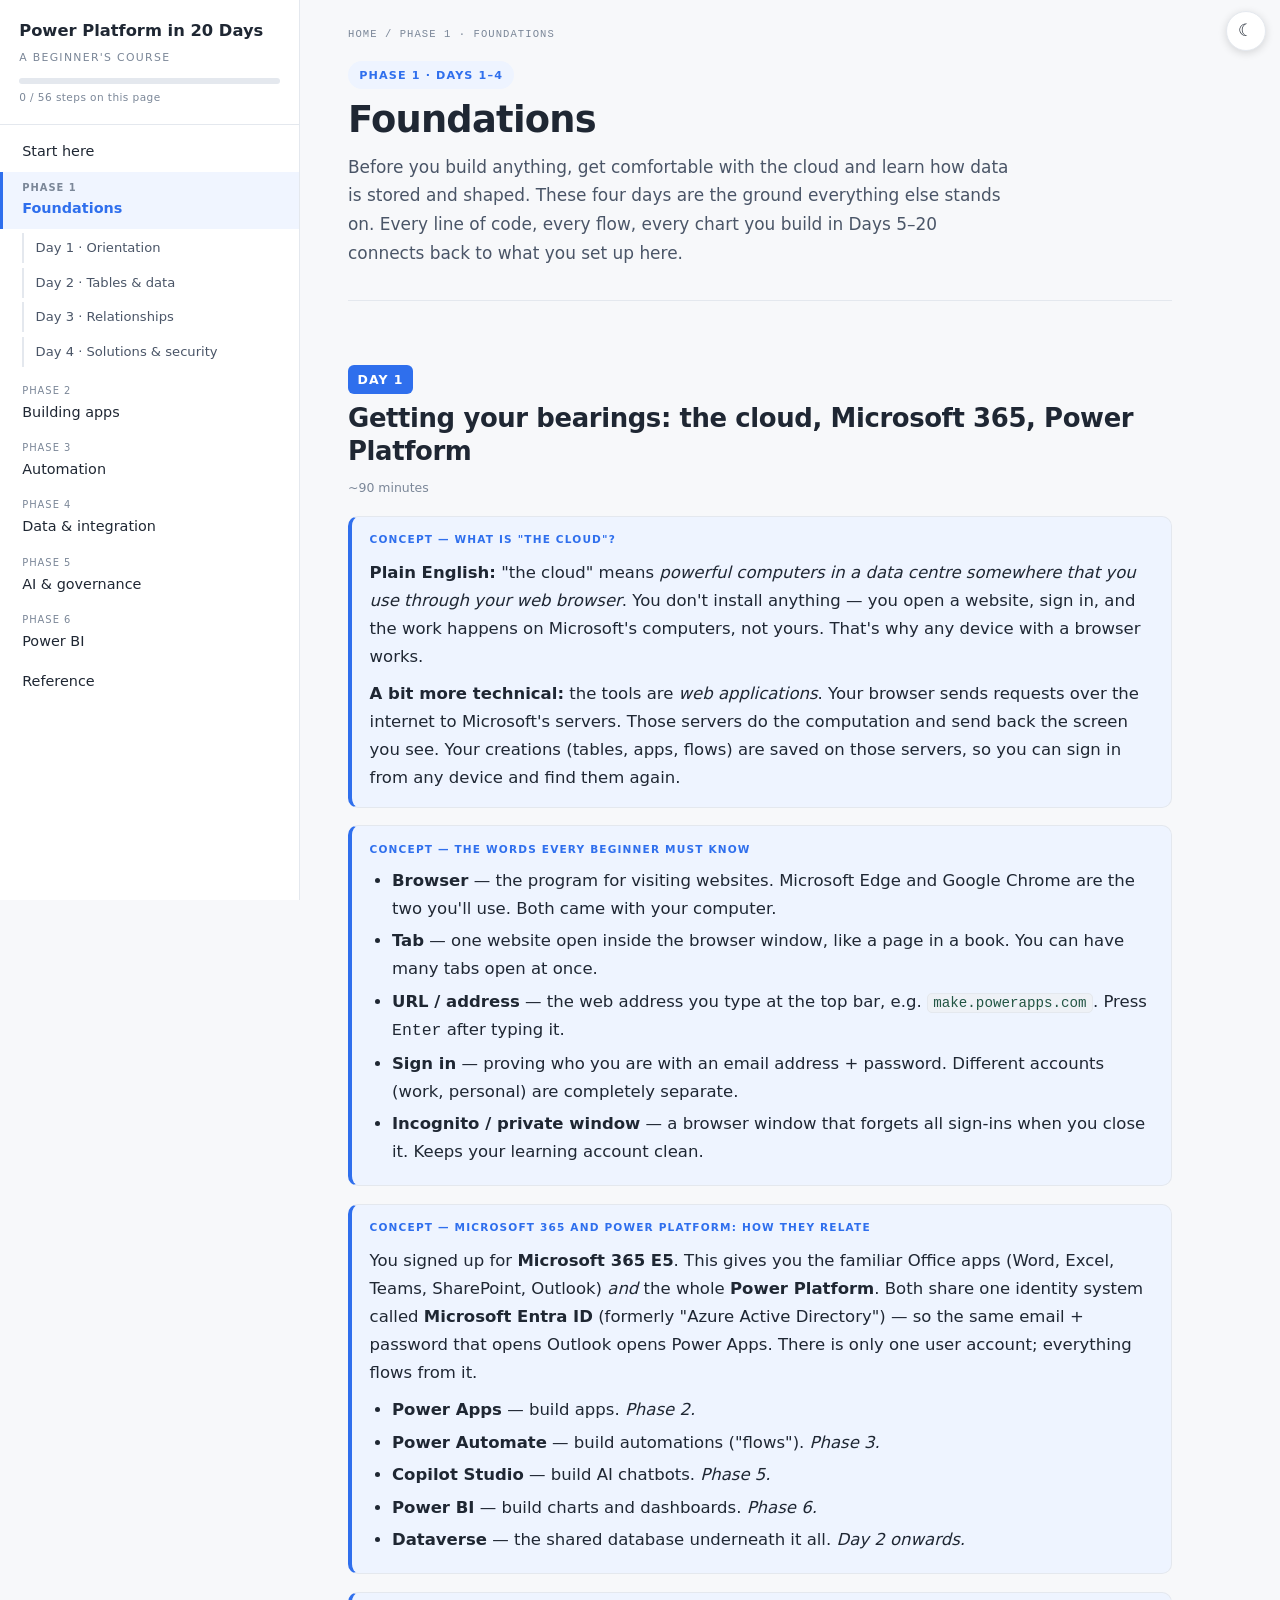
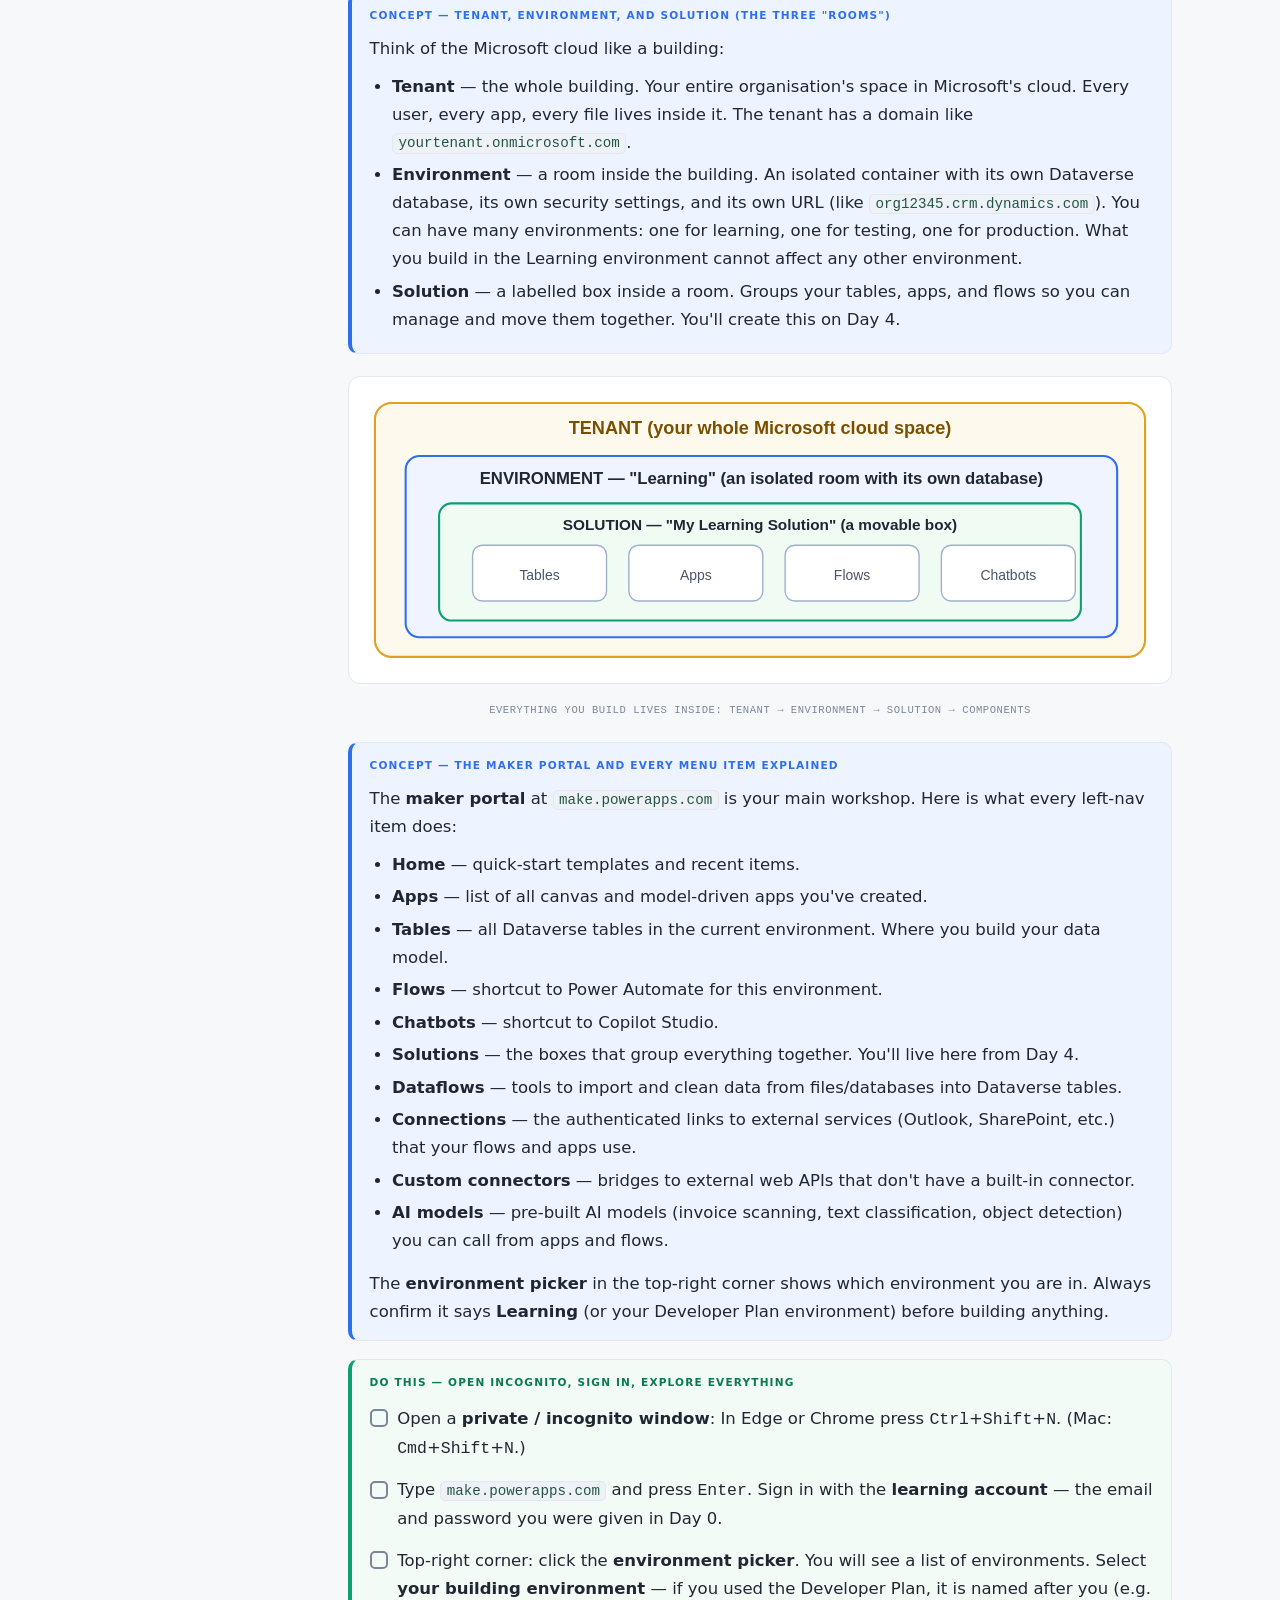
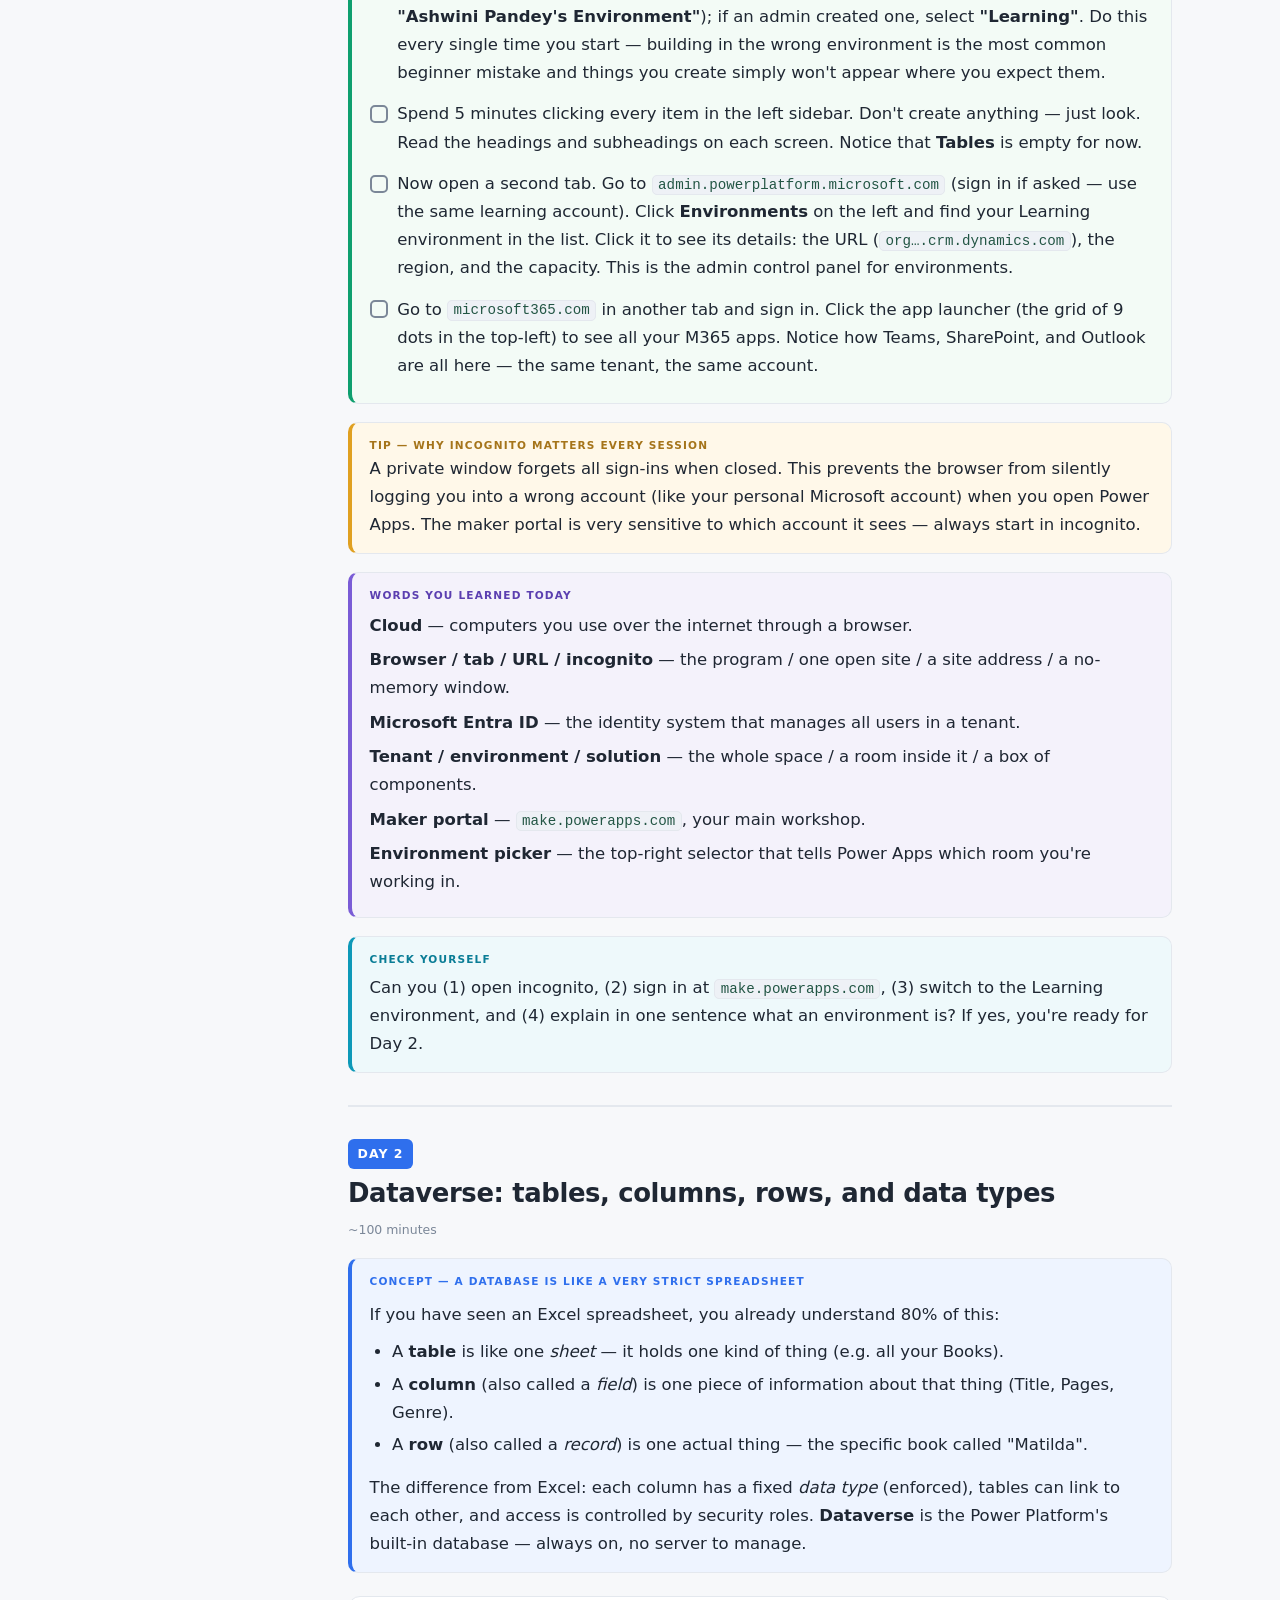
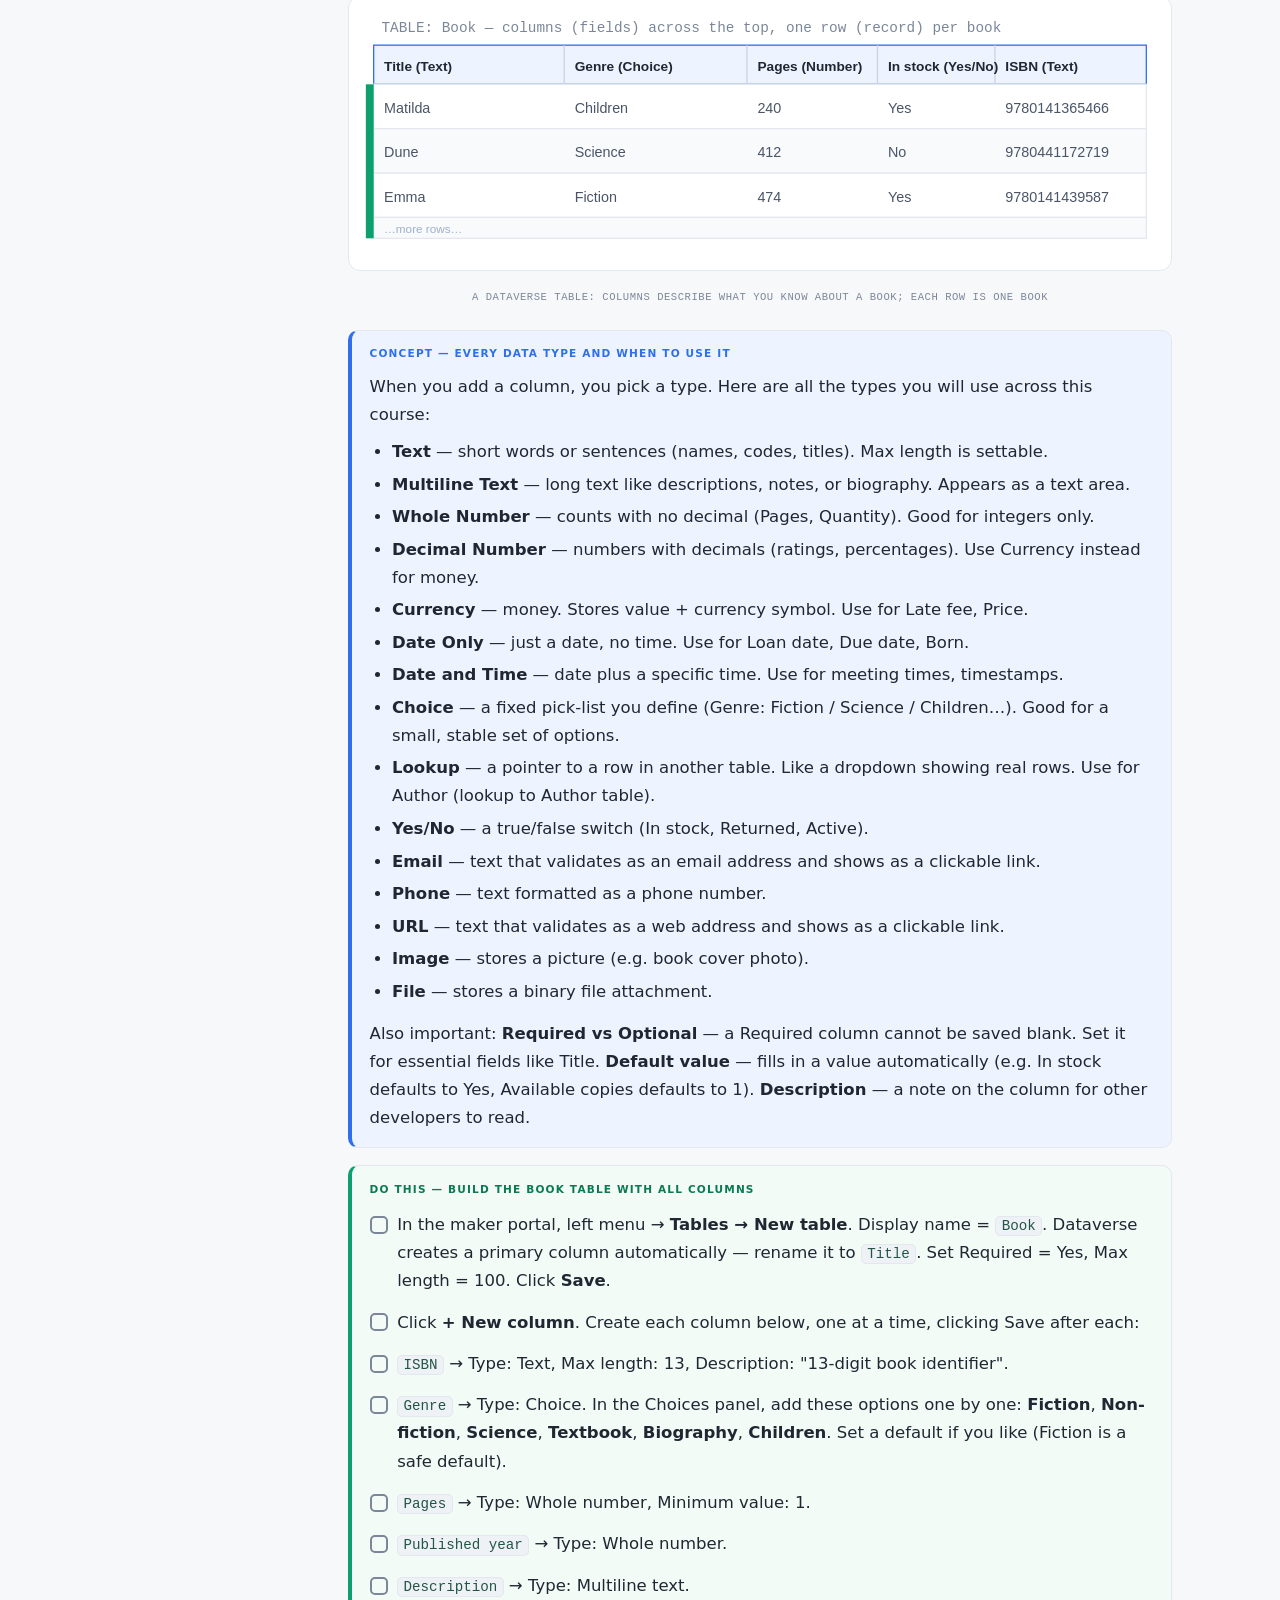
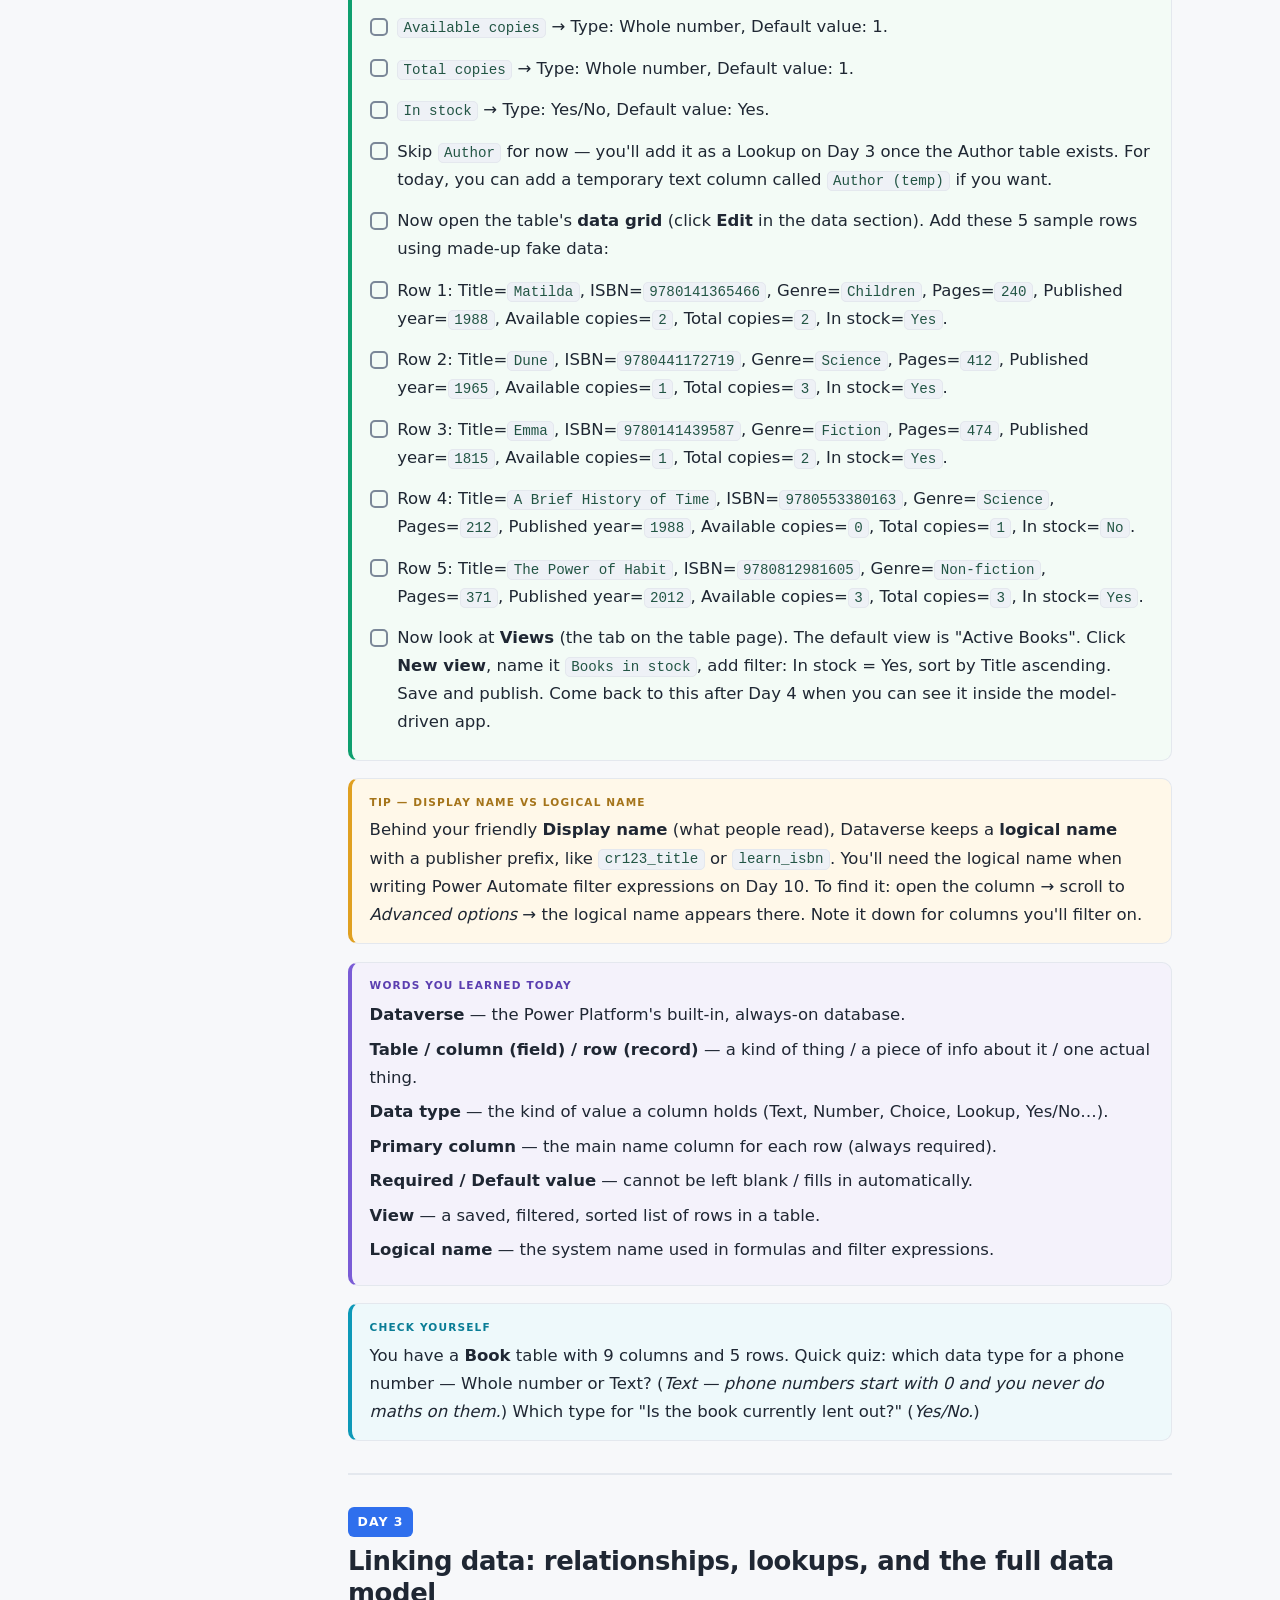
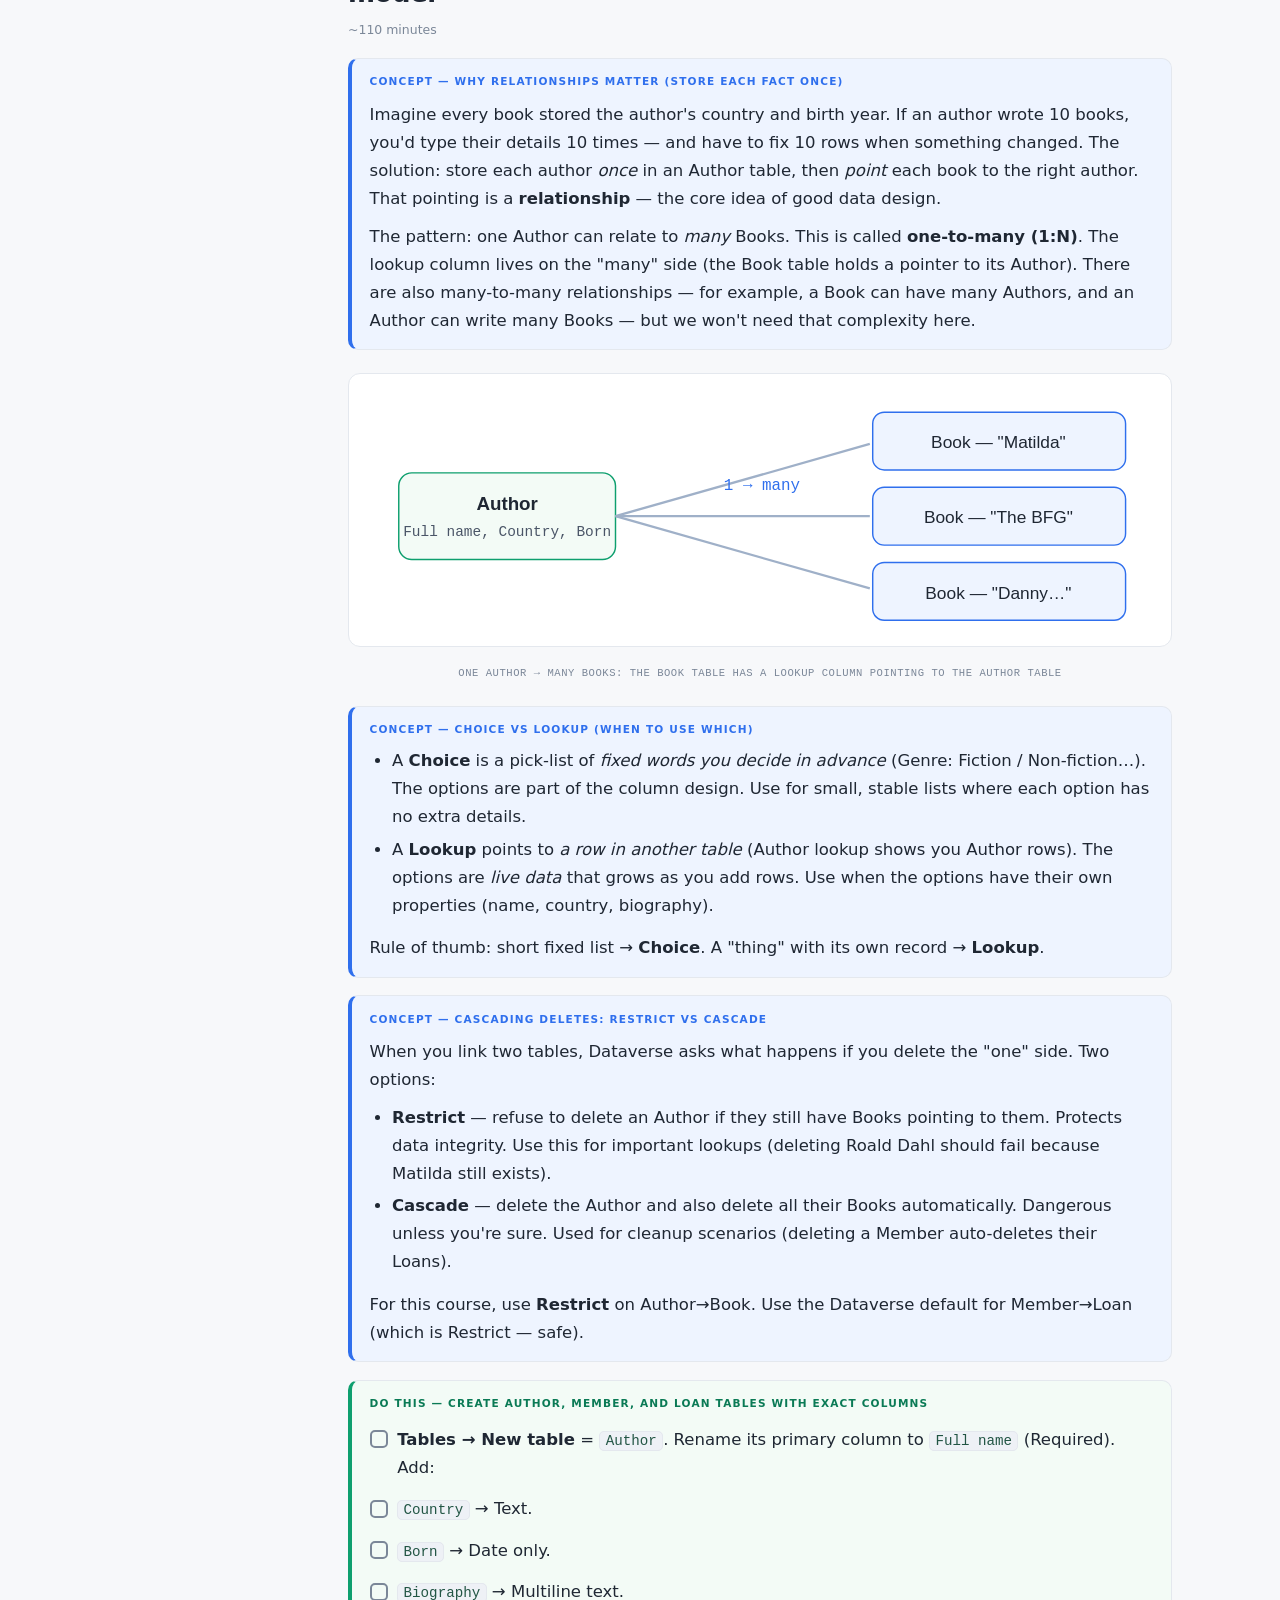
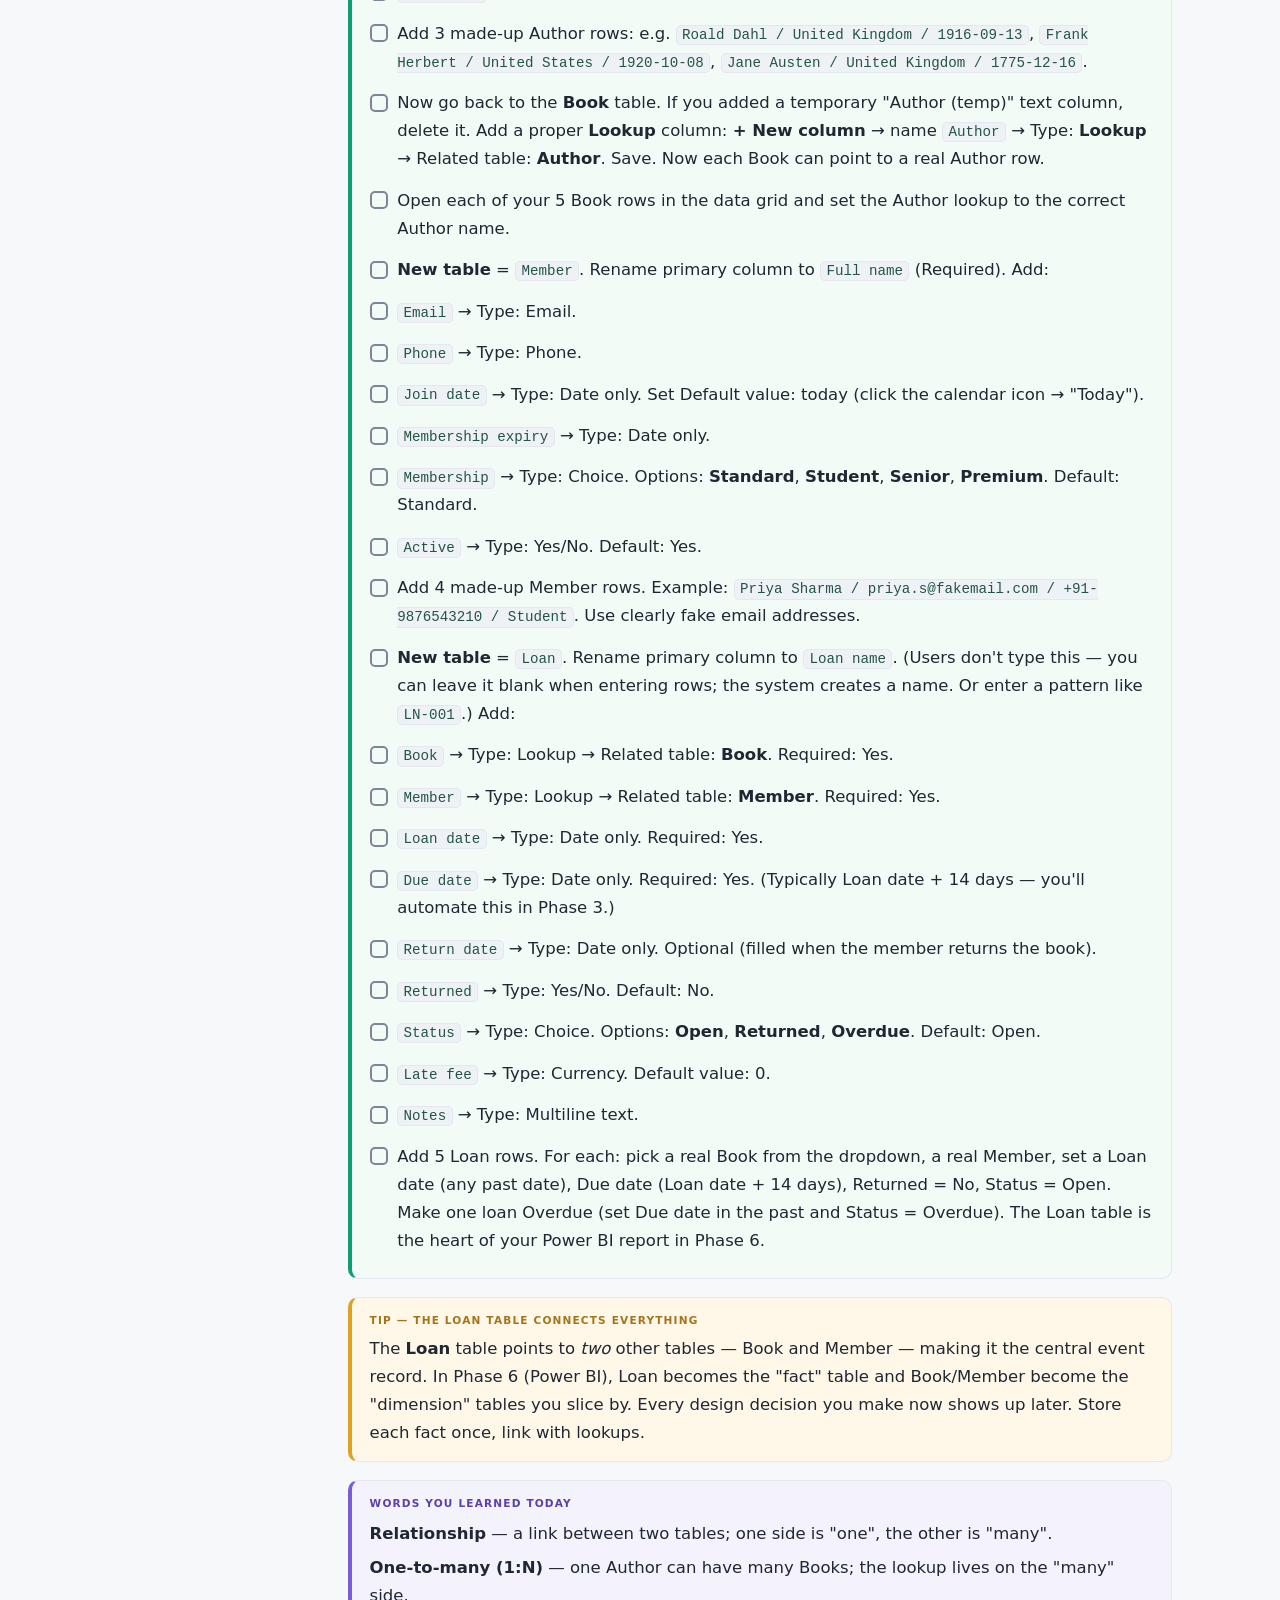
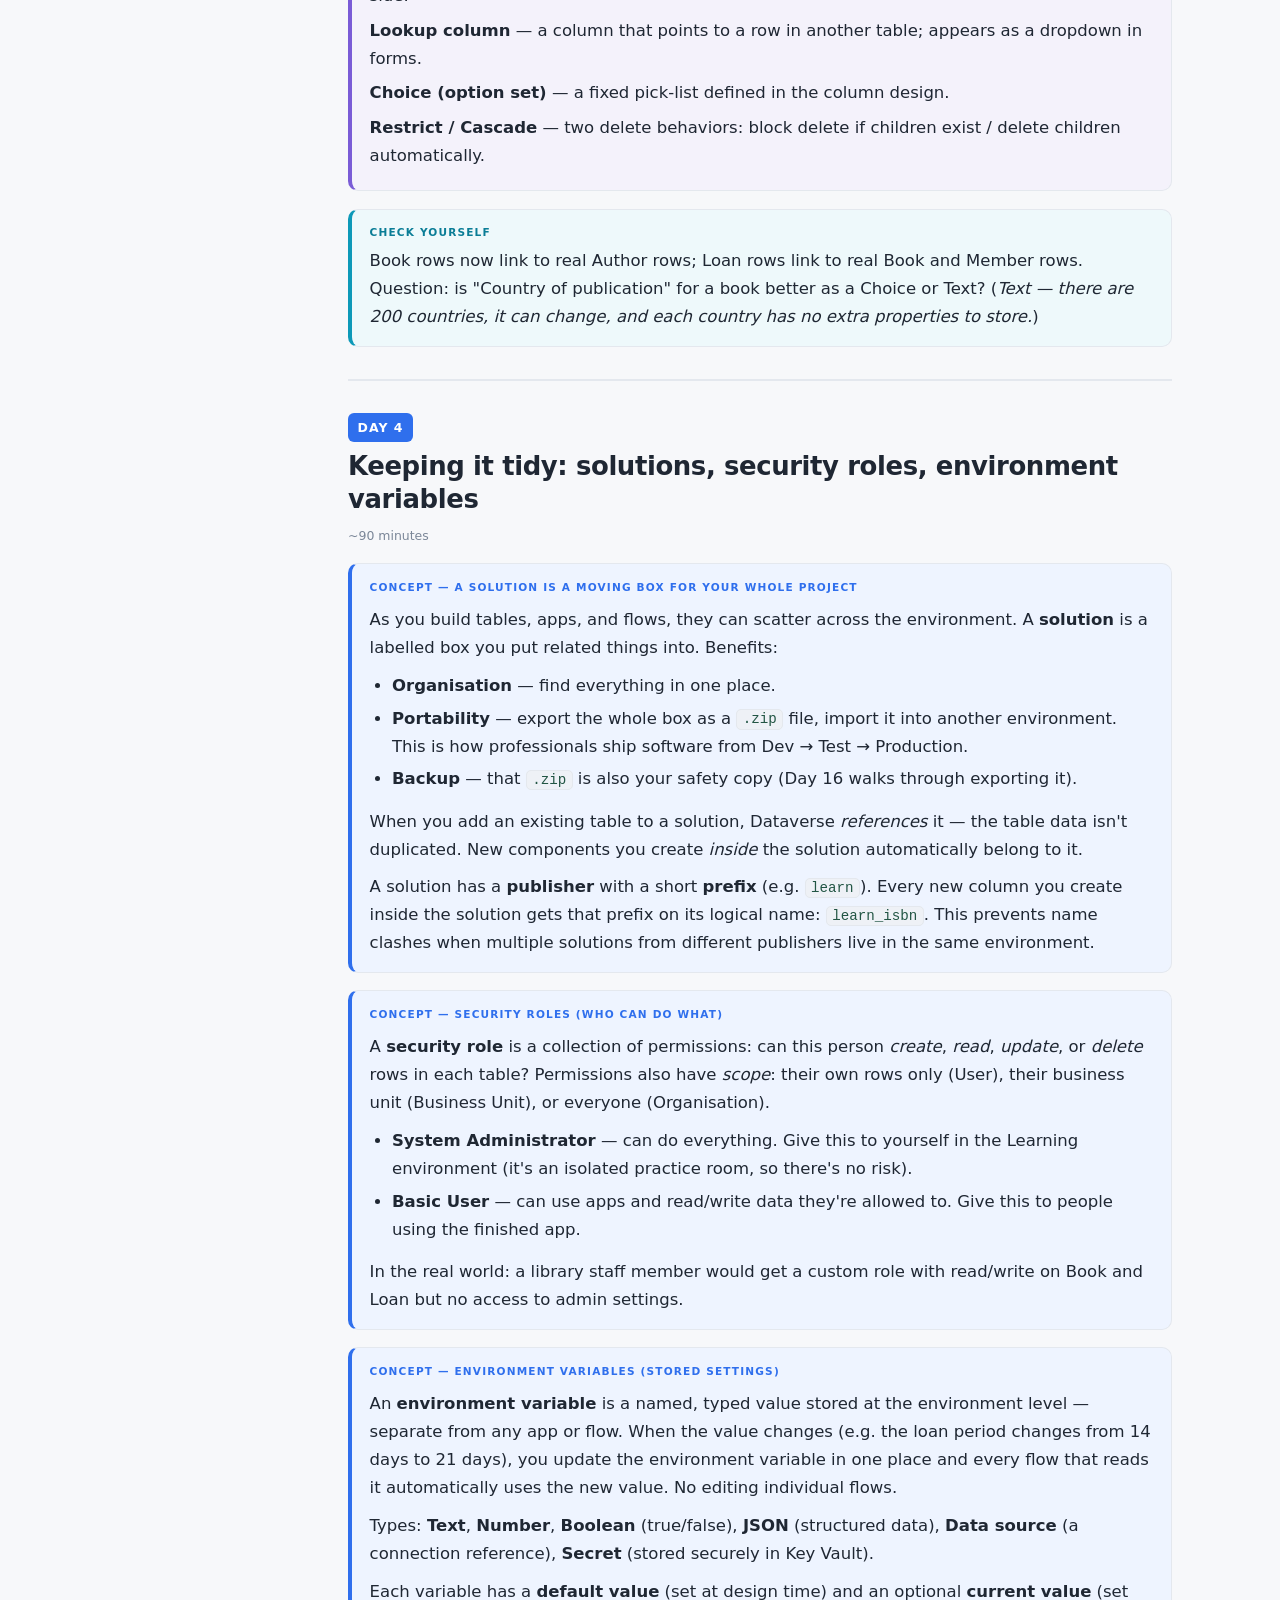
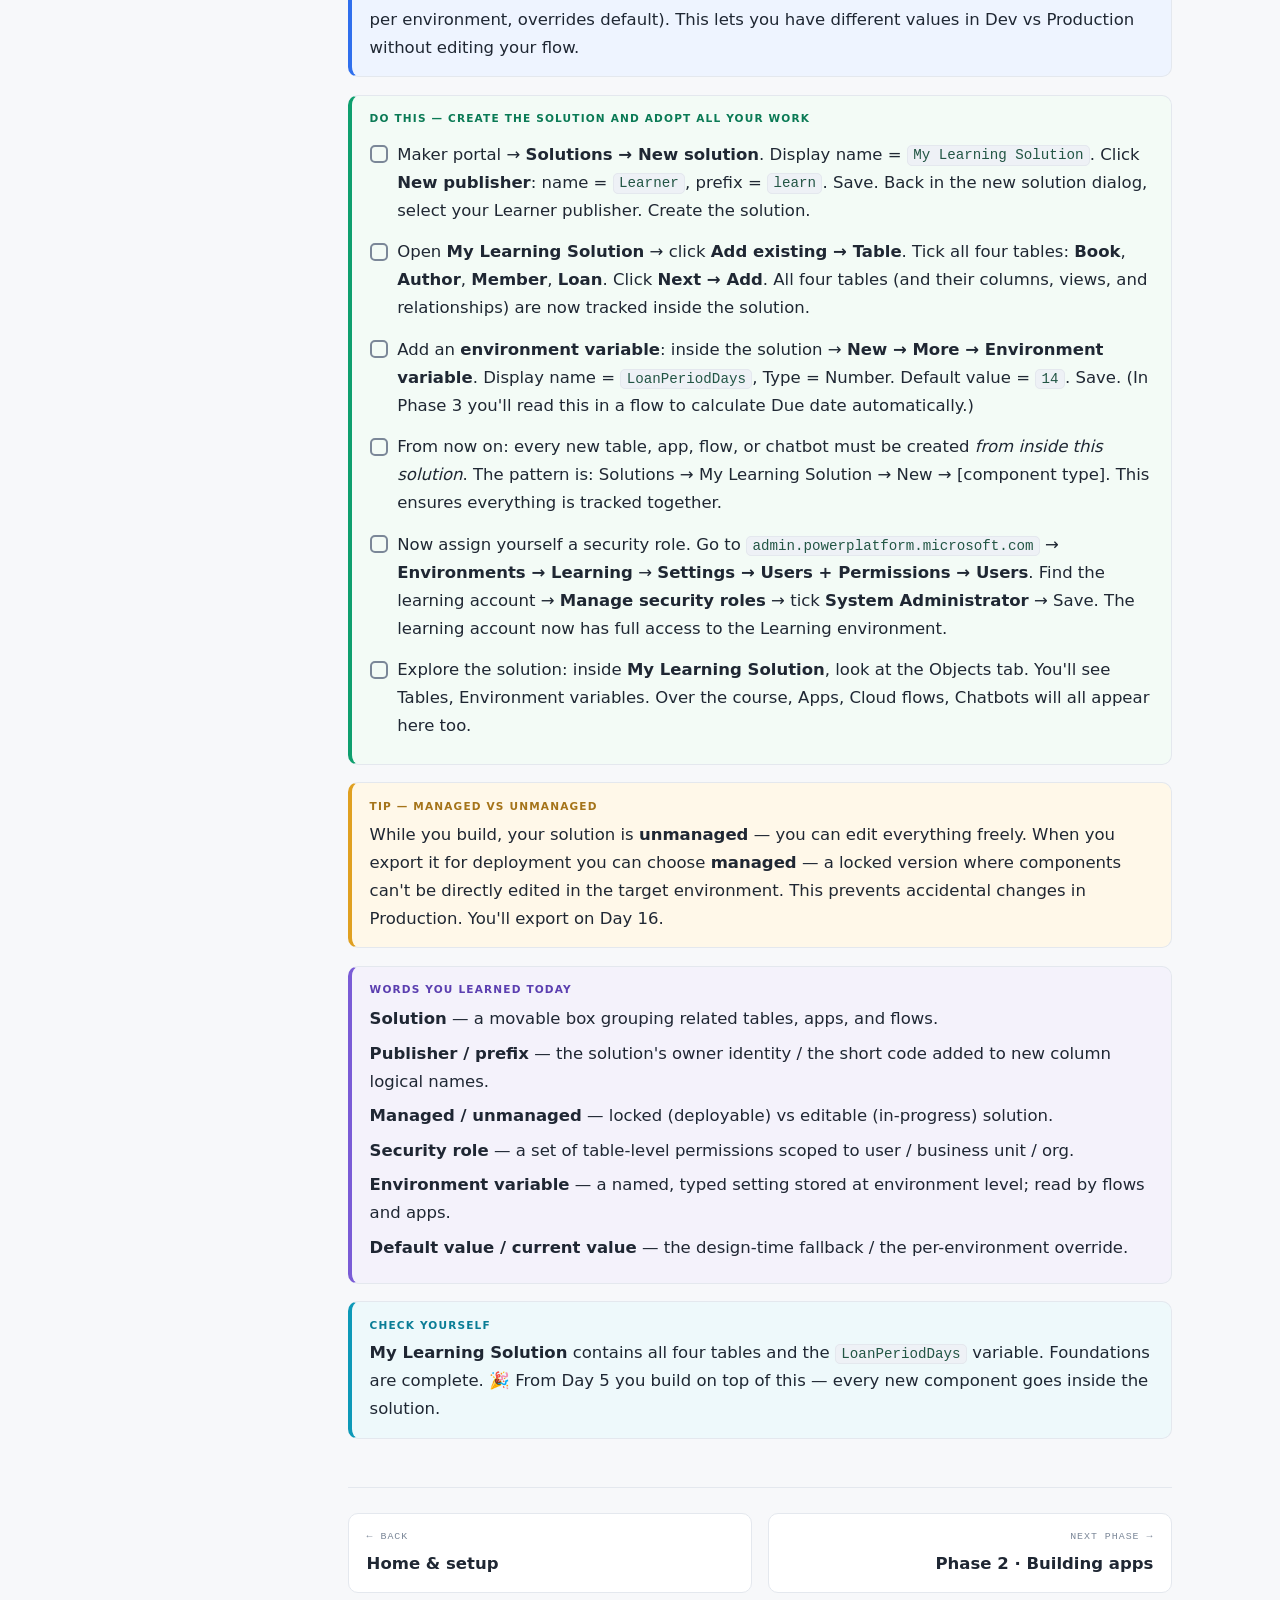
==== commit d522b283: "Clarify environment name for Developer Plan users (e.g. Ashwini Pandey's Environment) Updated Day 0 " ====
--- a/phase1.html
+++ b/phase1.html
@@ -104,7 +104,7 @@
 <ul class="tasks">
 <li><span class="box"></span><span class="txt">Open a <strong>private / incognito window</strong>: In Edge or Chrome press <kbd>Ctrl</kbd>+<kbd>Shift</kbd>+<kbd>N</kbd>. (Mac: <kbd>Cmd</kbd>+<kbd>Shift</kbd>+<kbd>N</kbd>.)</span></li>
 <li><span class="box"></span><span class="txt">Type <code>make.powerapps.com</code> and press <kbd>Enter</kbd>. Sign in with the <strong>learning account</strong> — the email and password you were given in Day 0.</span></li>
-<li><span class="box"></span><span class="txt">Top-right corner: click the <strong>environment picker</strong> (it shows a name like "Contoso (default)") and switch it to <strong>your Learning environment</strong> (or your Developer Plan environment if using that). Do this every single time you start — it's the most common beginner mistake to build in the wrong environment.</span></li>
+<li><span class="box"></span><span class="txt">Top-right corner: click the <strong>environment picker</strong>. You will see a list of environments. Select <strong>your building environment</strong> — if you used the Developer Plan, it is named after you (e.g. <strong>"Ashwini Pandey's Environment"</strong>); if an admin created one, select <strong>"Learning"</strong>. Do this every single time you start — building in the wrong environment is the most common beginner mistake and things you create simply won't appear where you expect them.</span></li>
 <li><span class="box"></span><span class="txt">Spend 5 minutes clicking every item in the left sidebar. Don't create anything — just look. Read the headings and subheadings on each screen. Notice that <strong>Tables</strong> is empty for now.</span></li>
 <li><span class="box"></span><span class="txt">Now open a second tab. Go to <code>admin.powerplatform.microsoft.com</code> (sign in if asked — use the same learning account). Click <strong>Environments</strong> on the left and find your Learning environment in the list. Click it to see its details: the URL (<code>org….crm.dynamics.com</code>), the region, and the capacity. This is the admin control panel for environments.</span></li>
 <li><span class="box"></span><span class="txt">Go to <code>microsoft365.com</code> in another tab and sign in. Click the app launcher (the grid of 9 dots in the top-left) to see all your M365 apps. Notice how Teams, SharePoint, and Outlook are all here — the same tenant, the same account.</span></li>
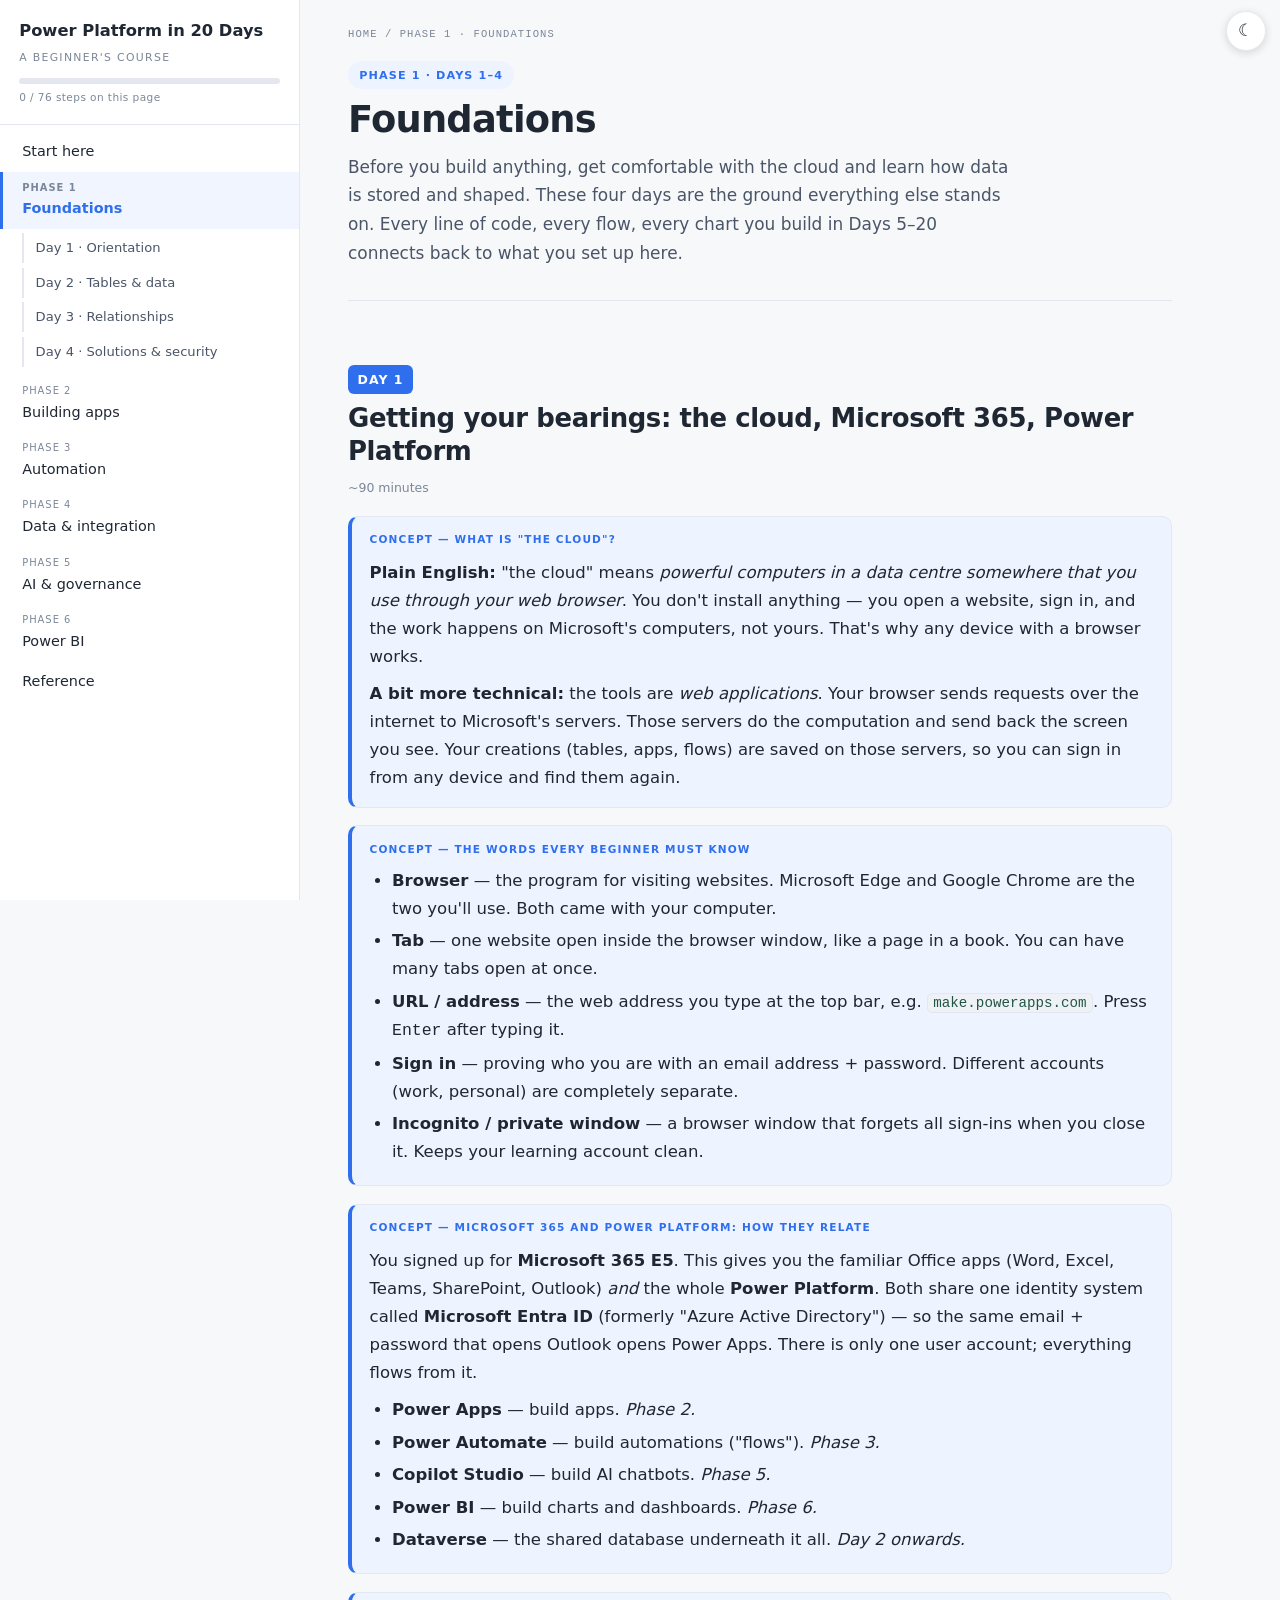
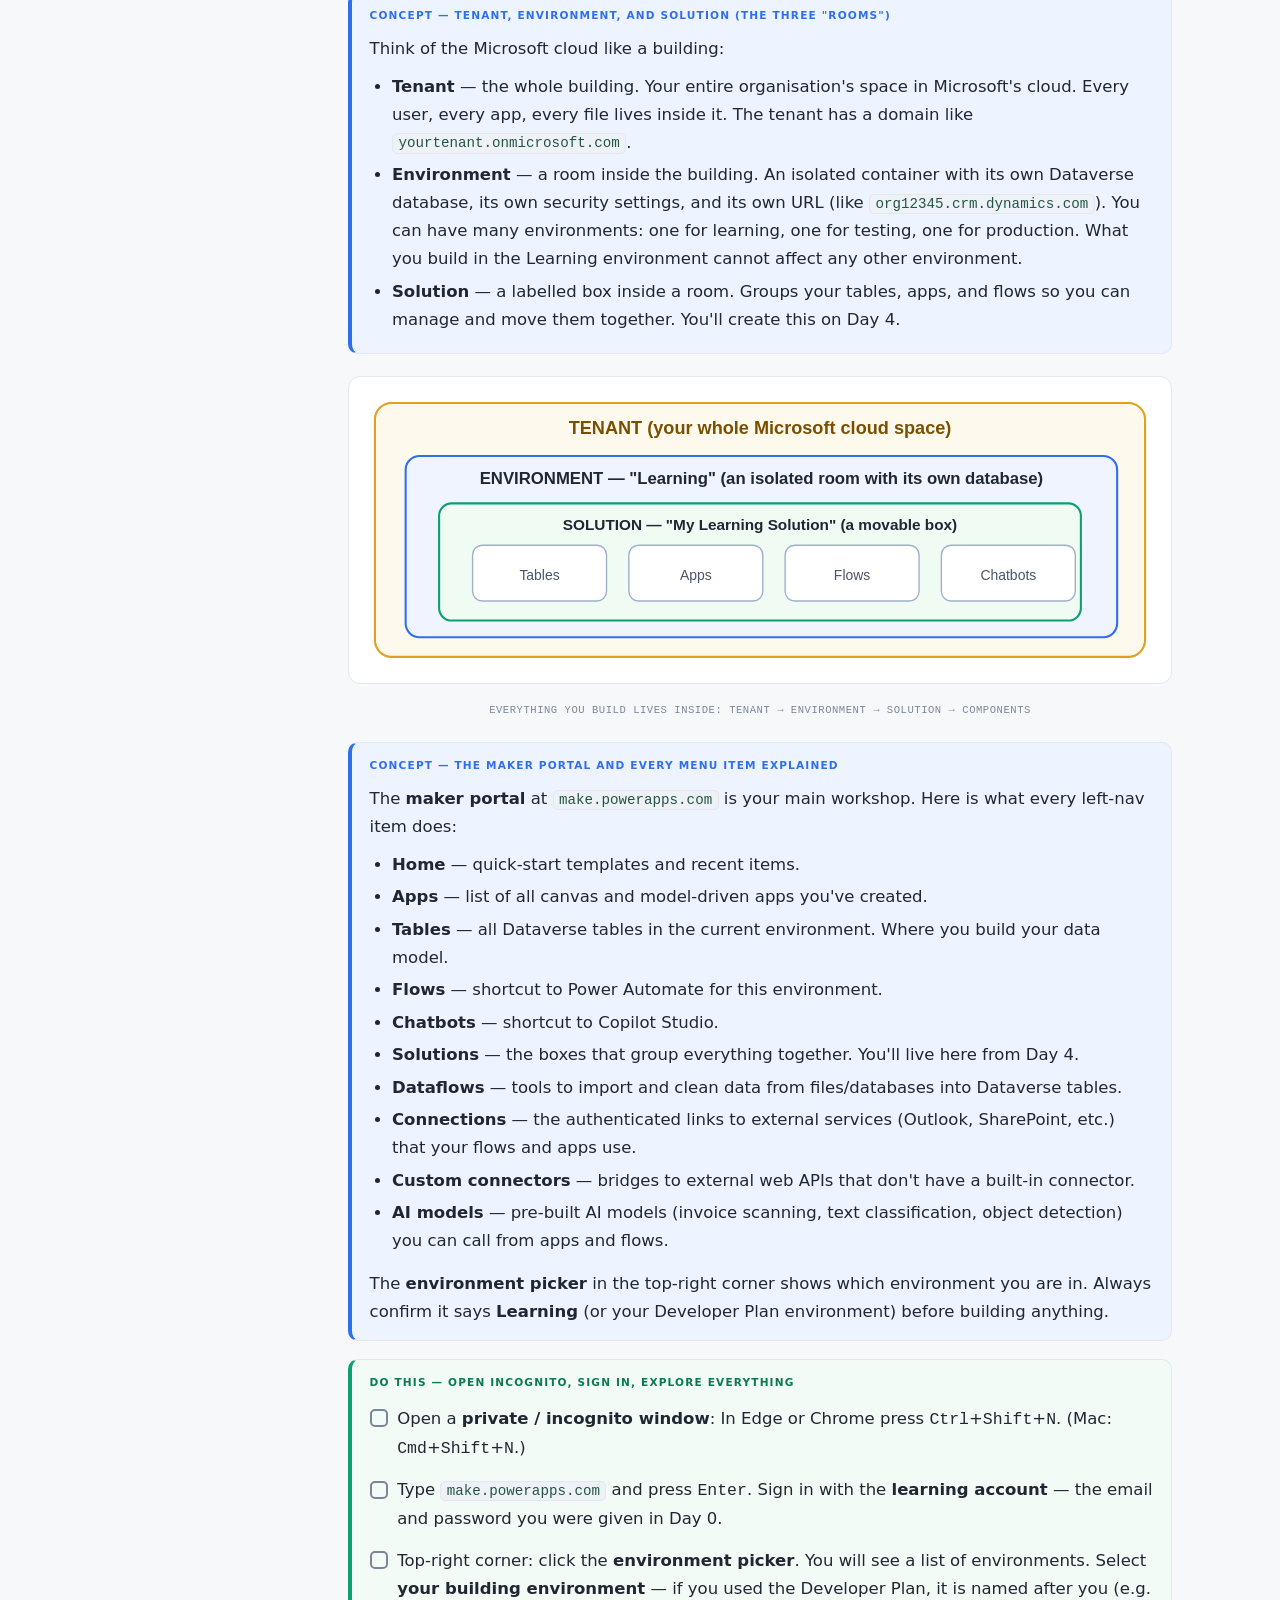
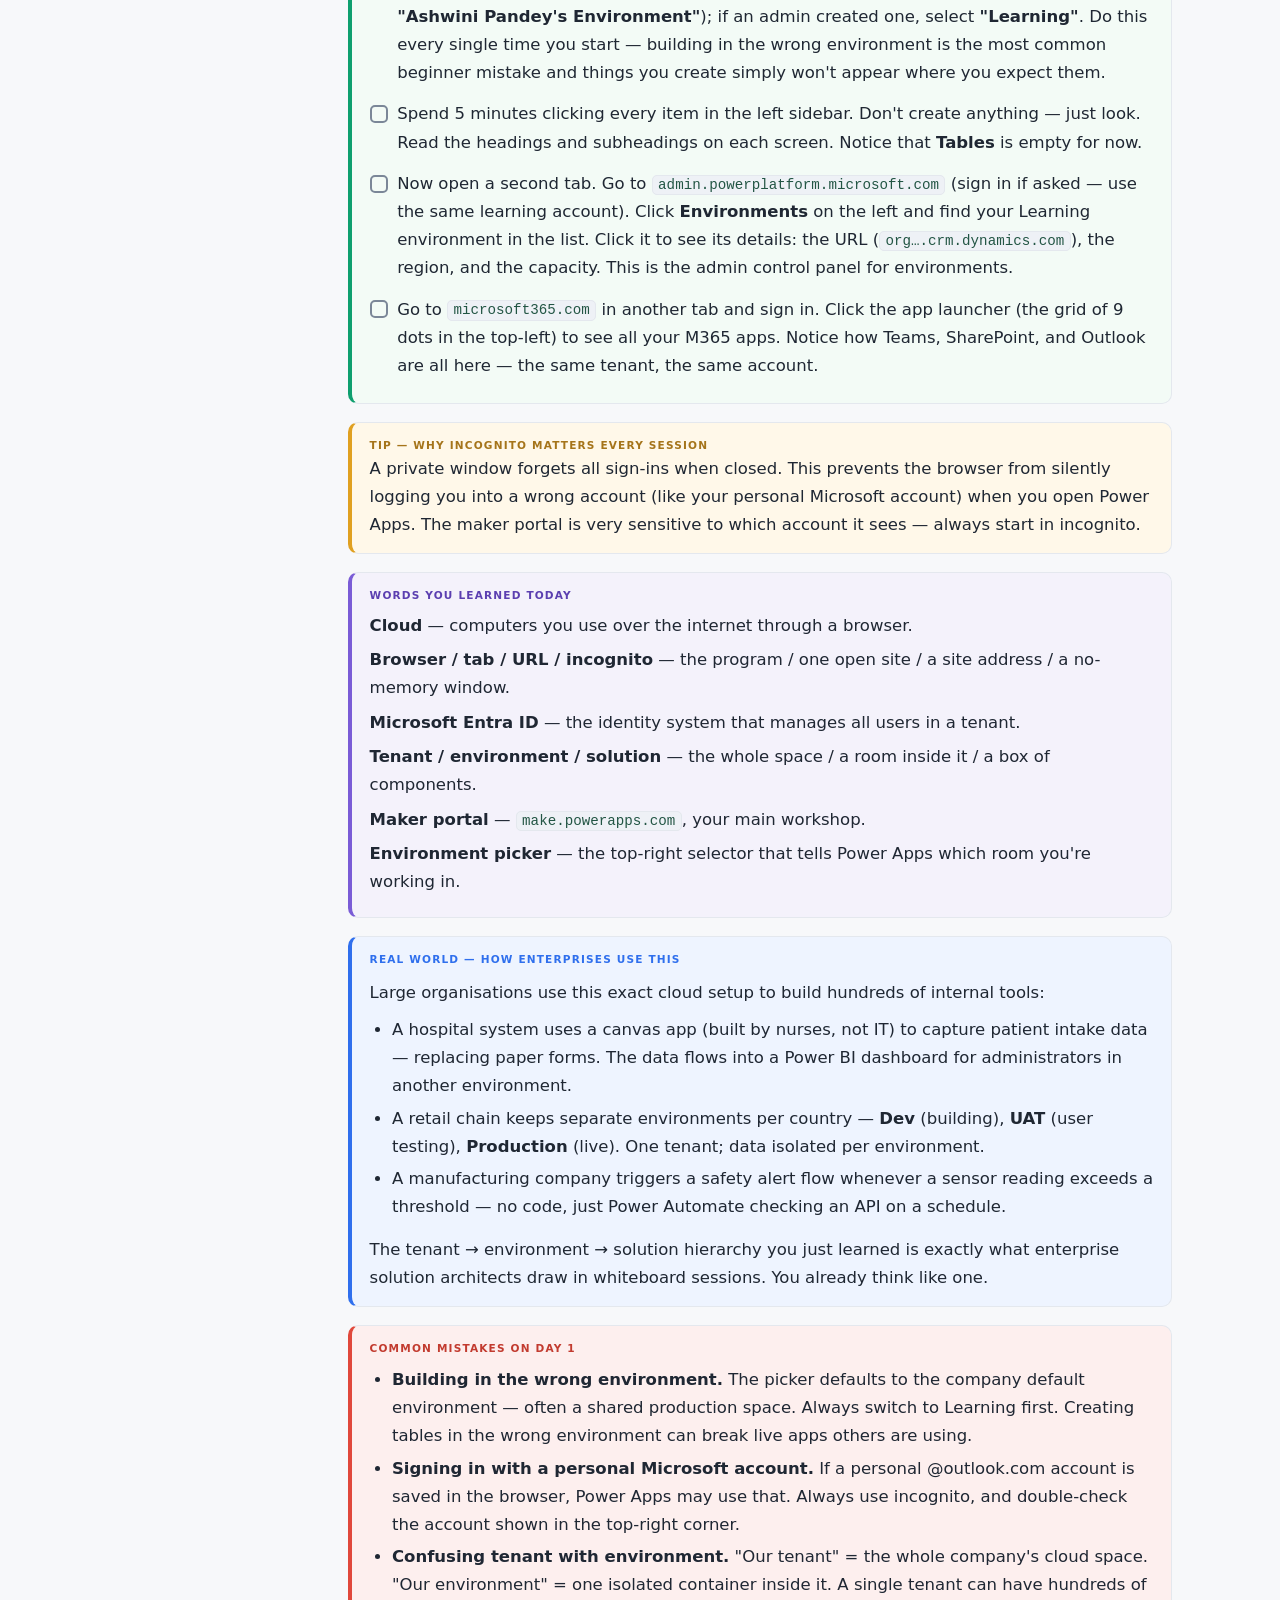
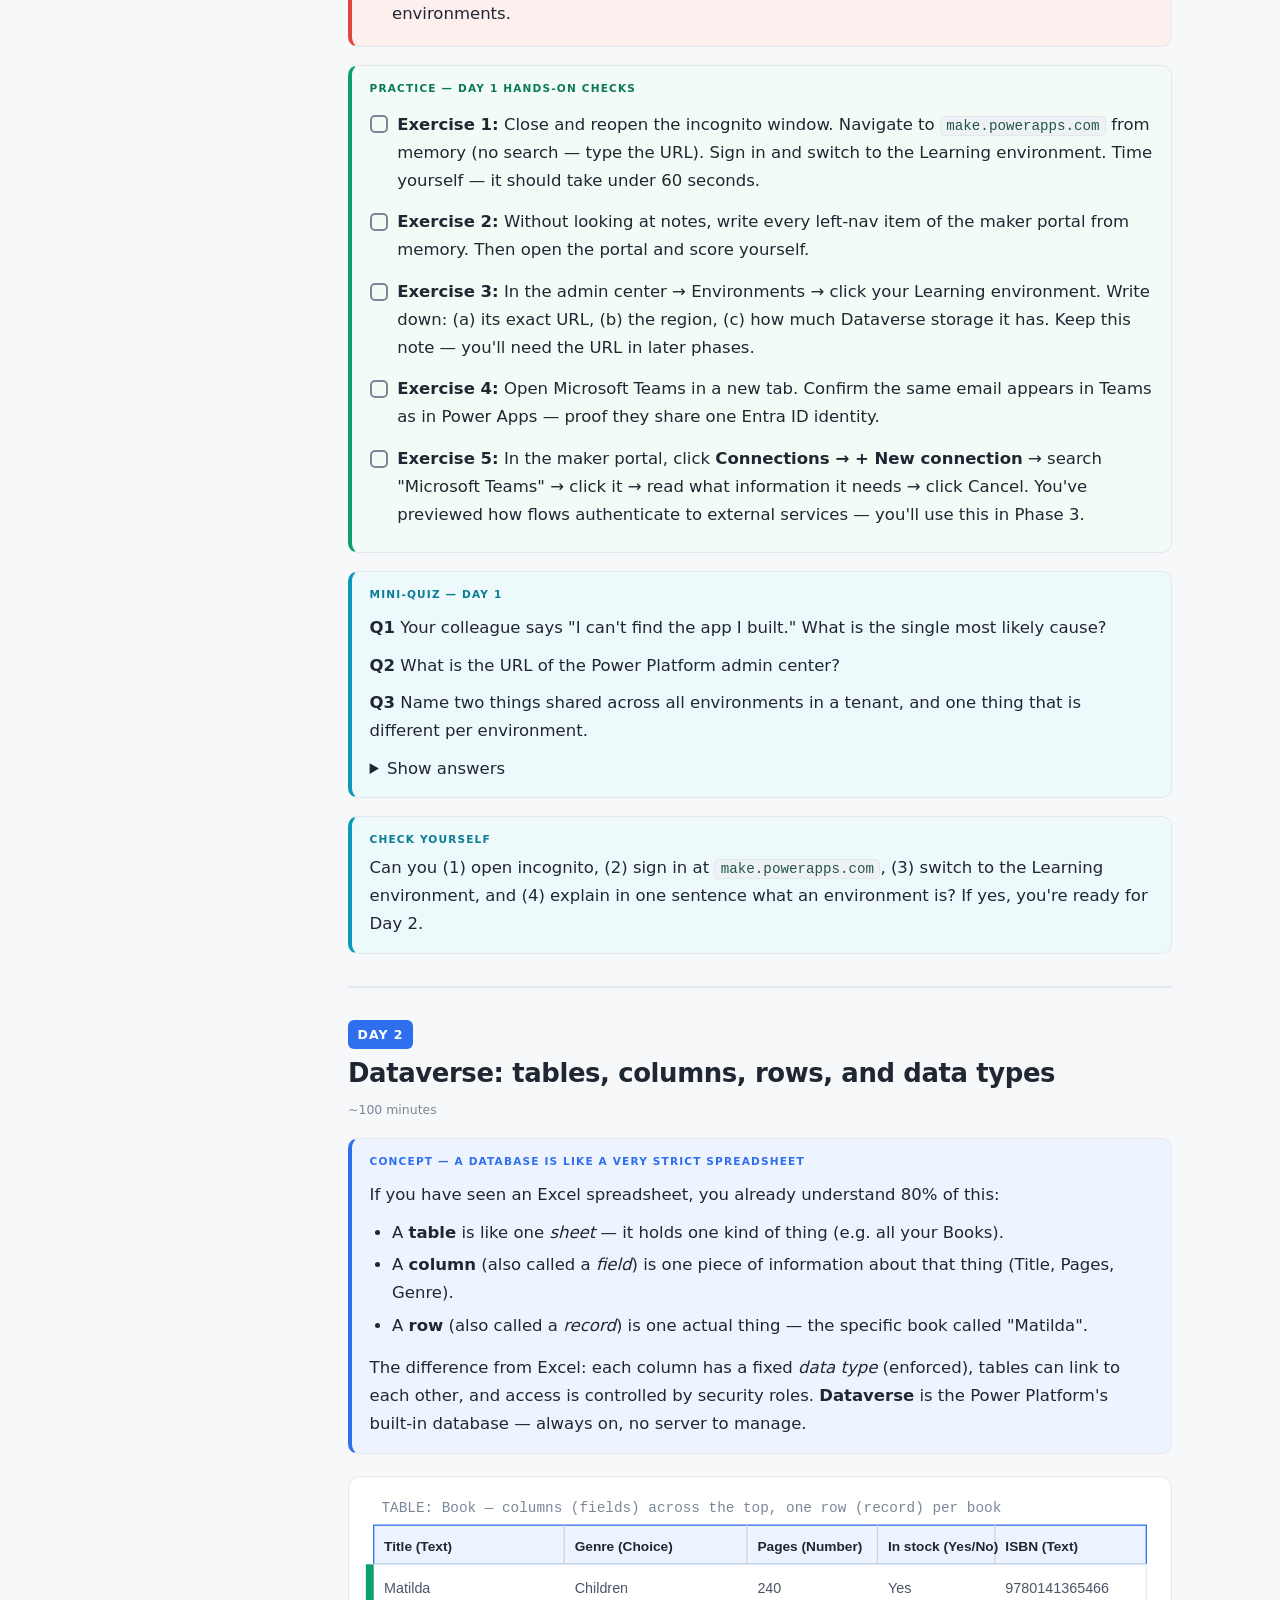
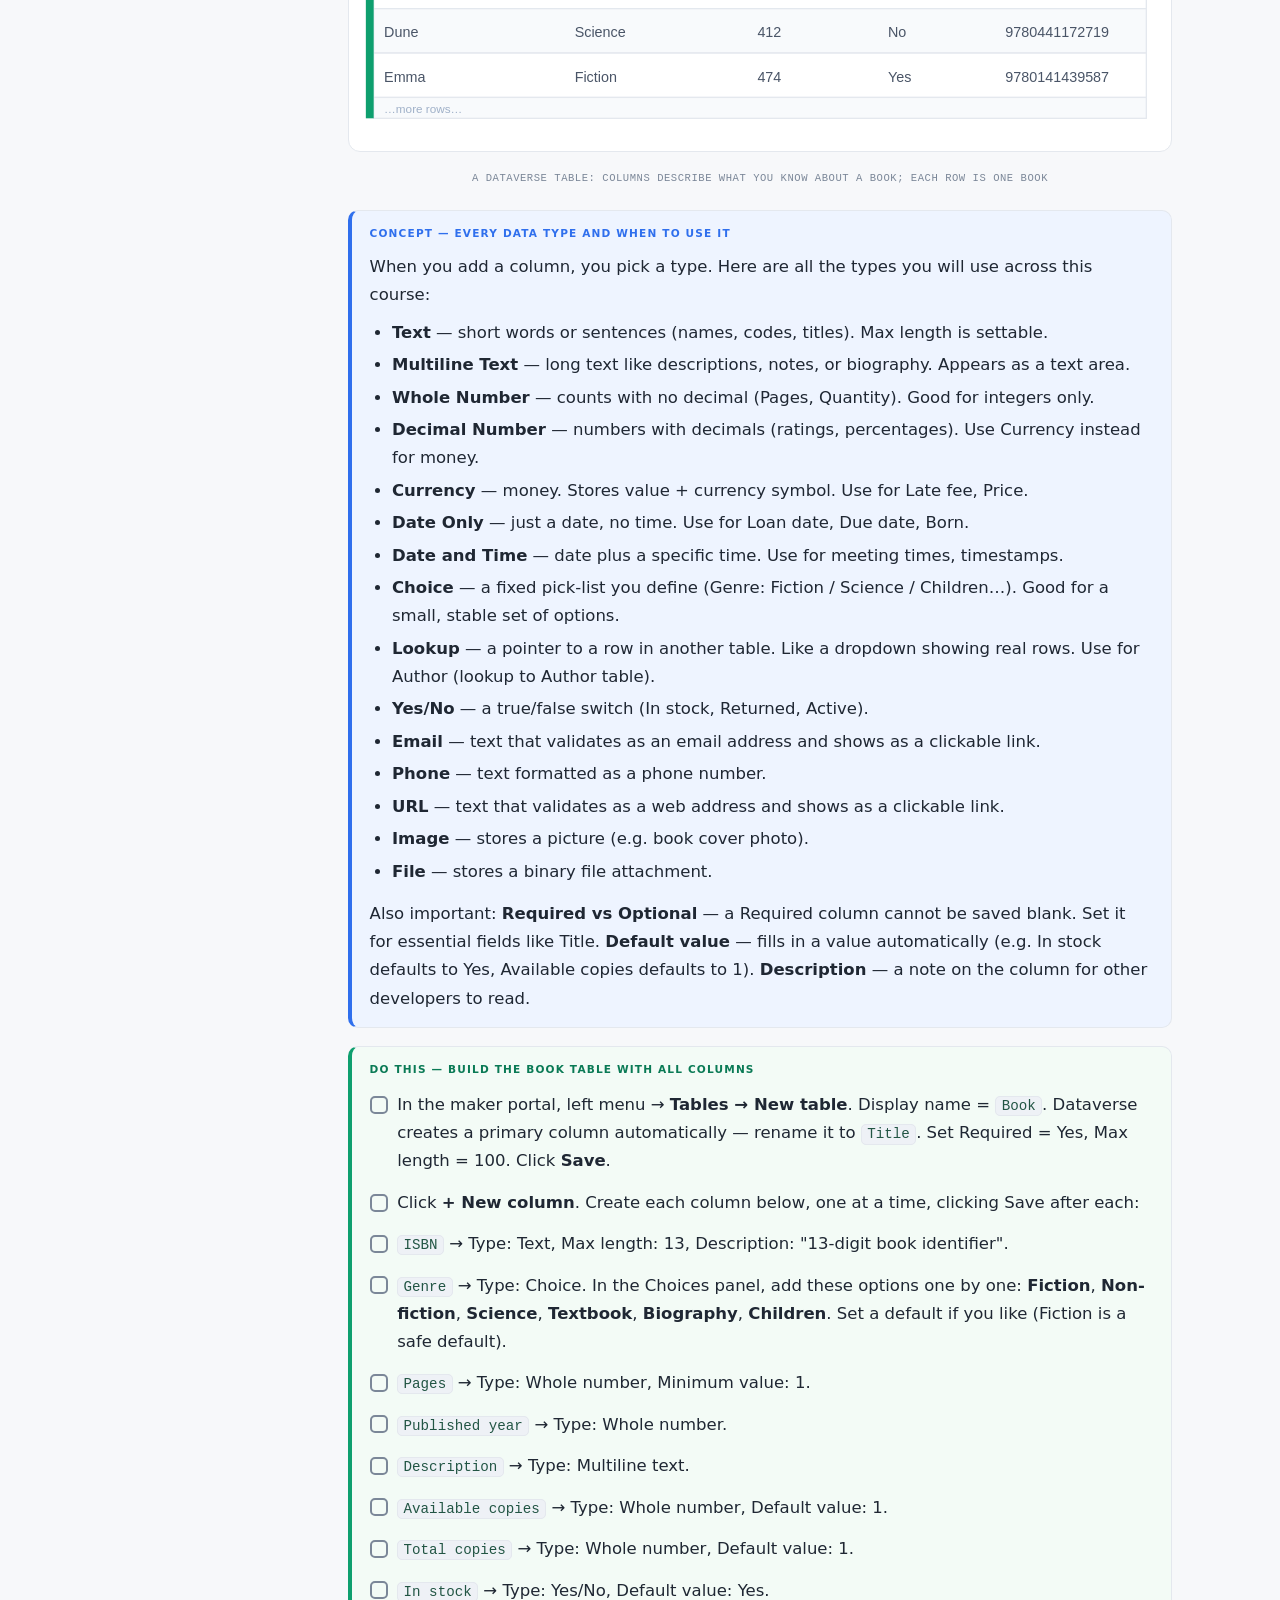
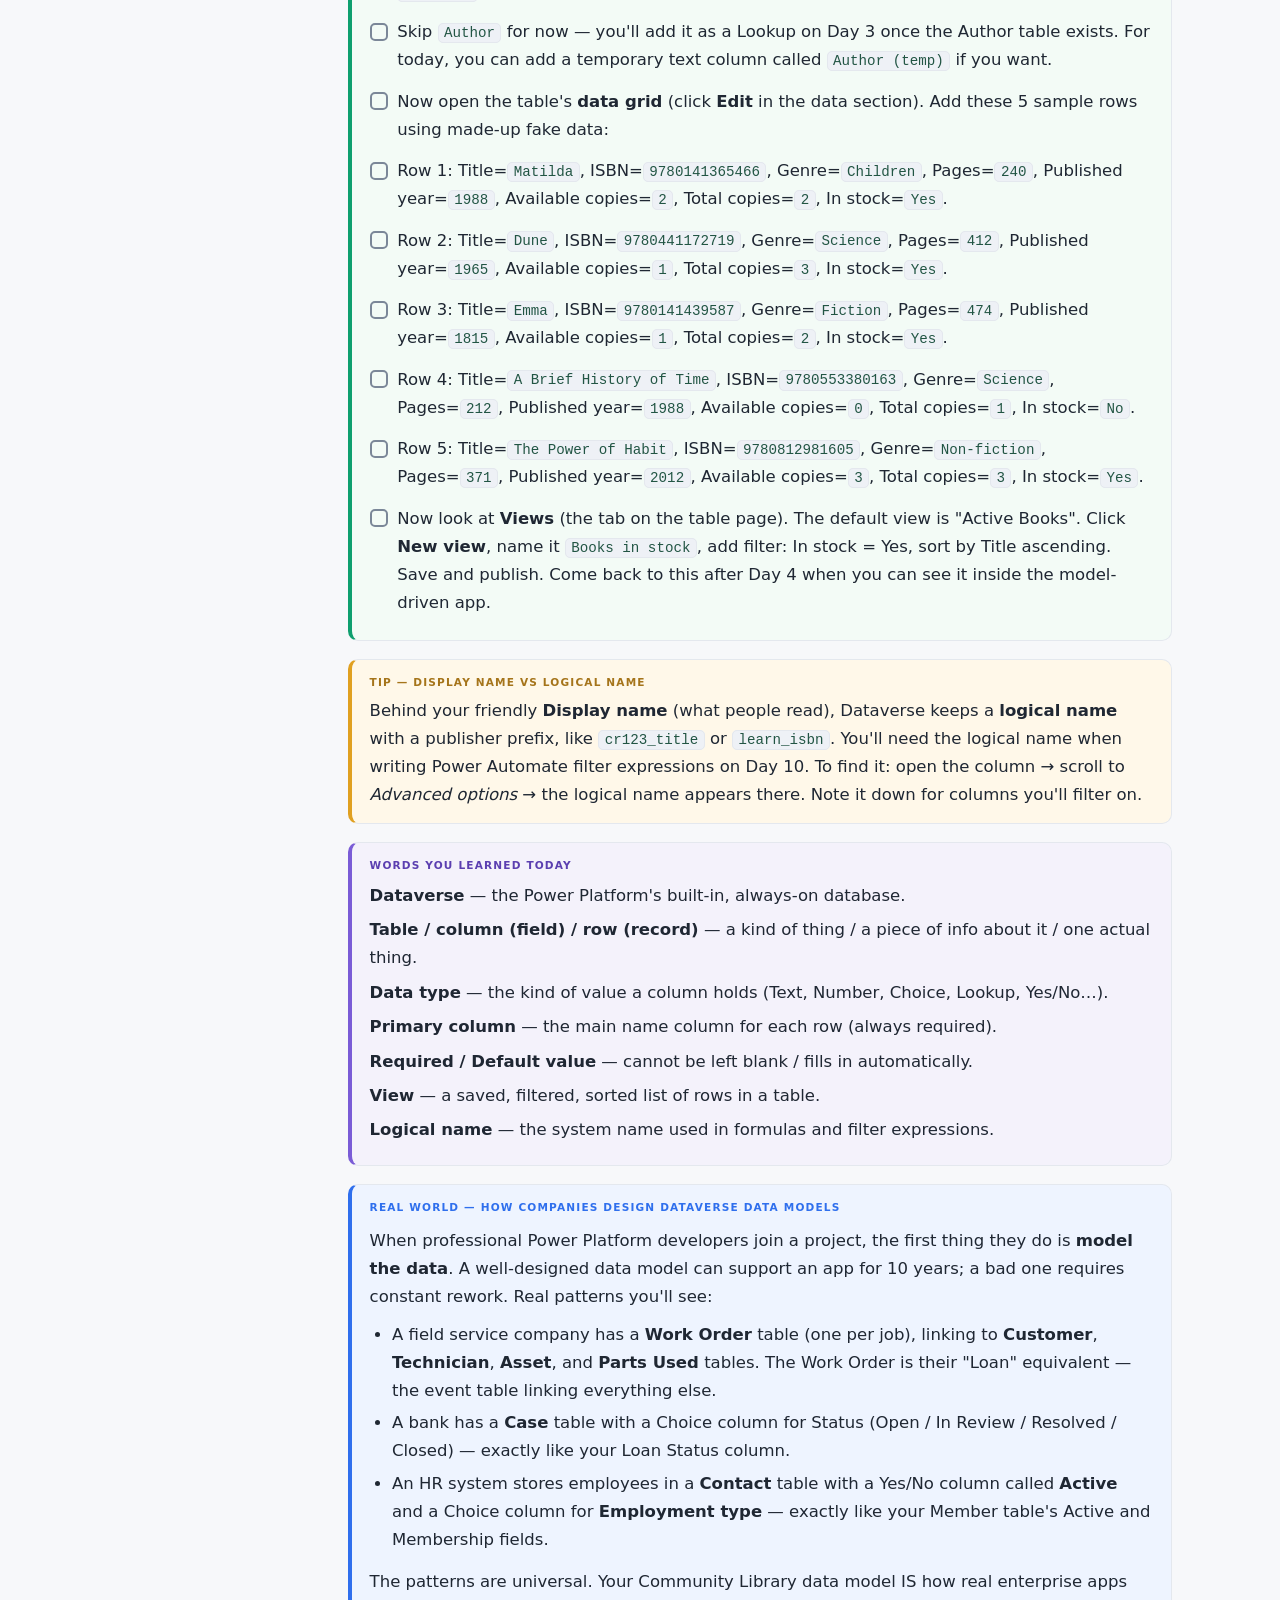
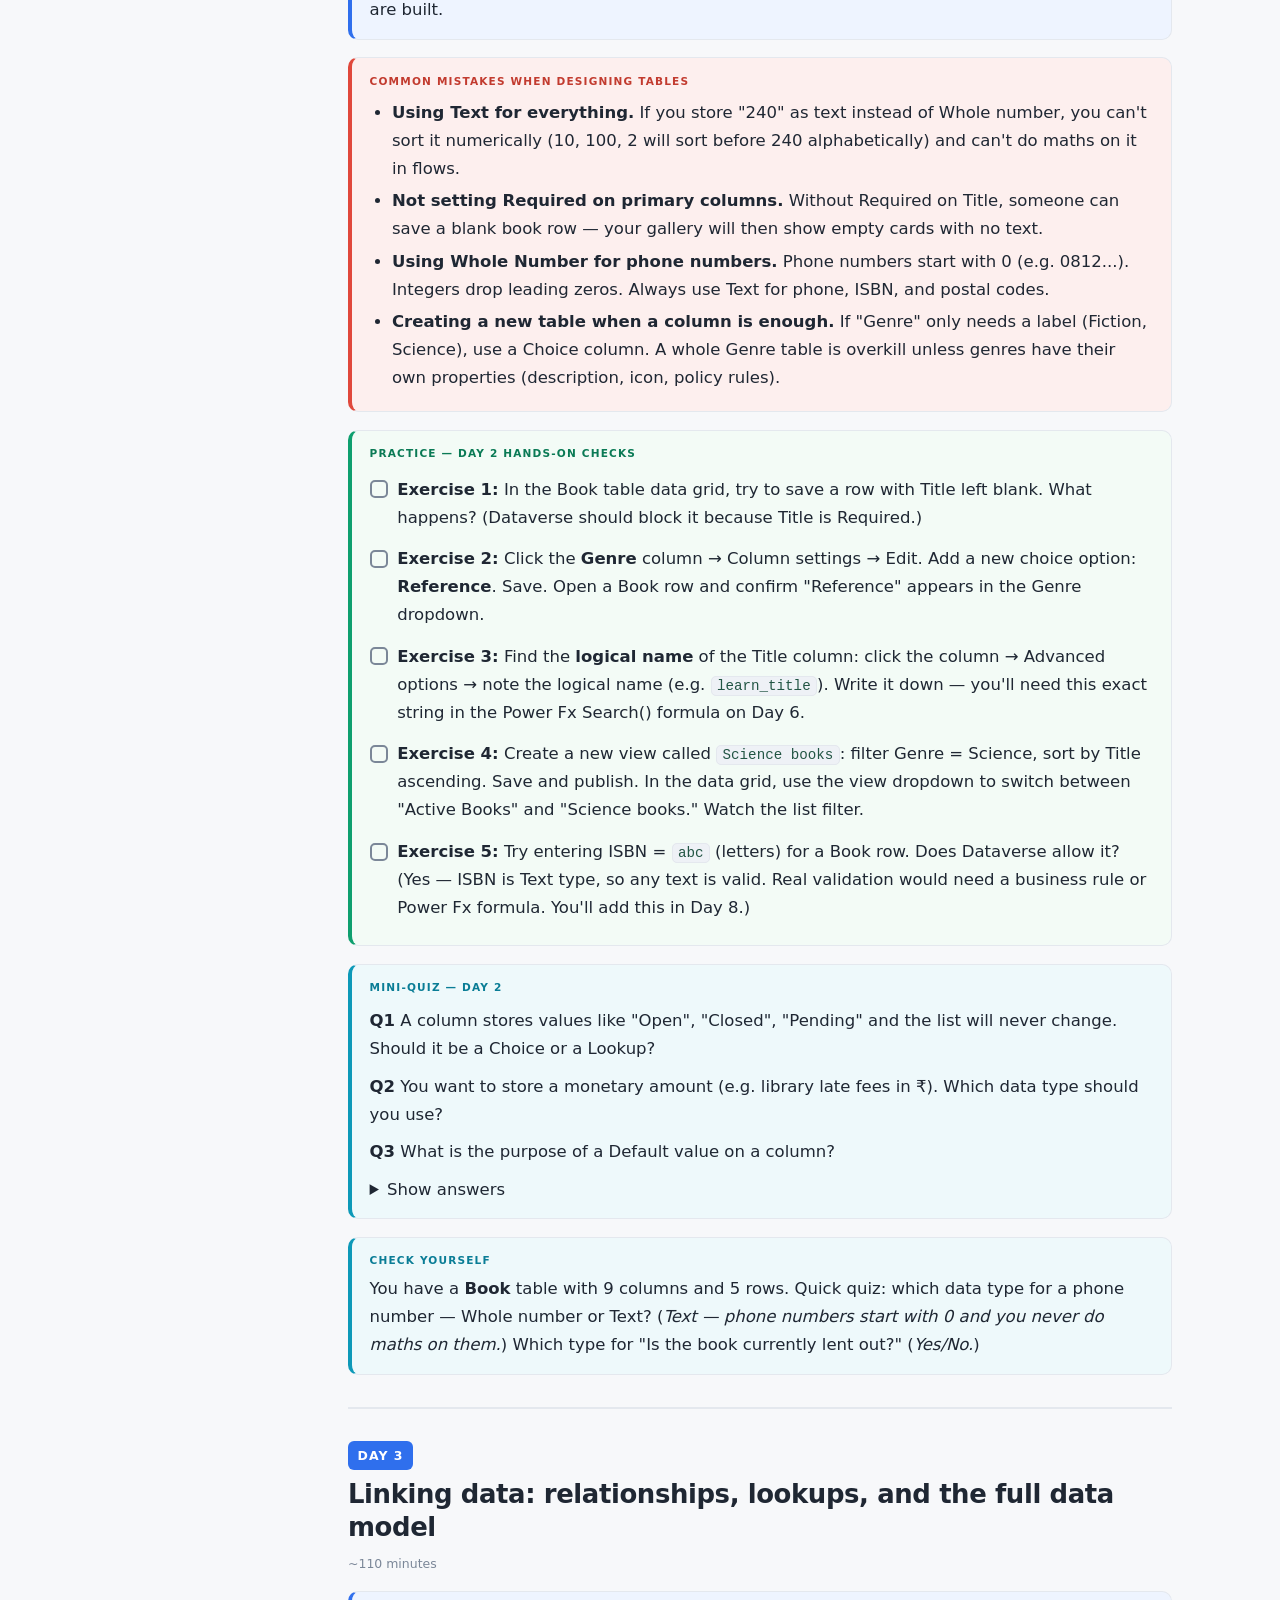
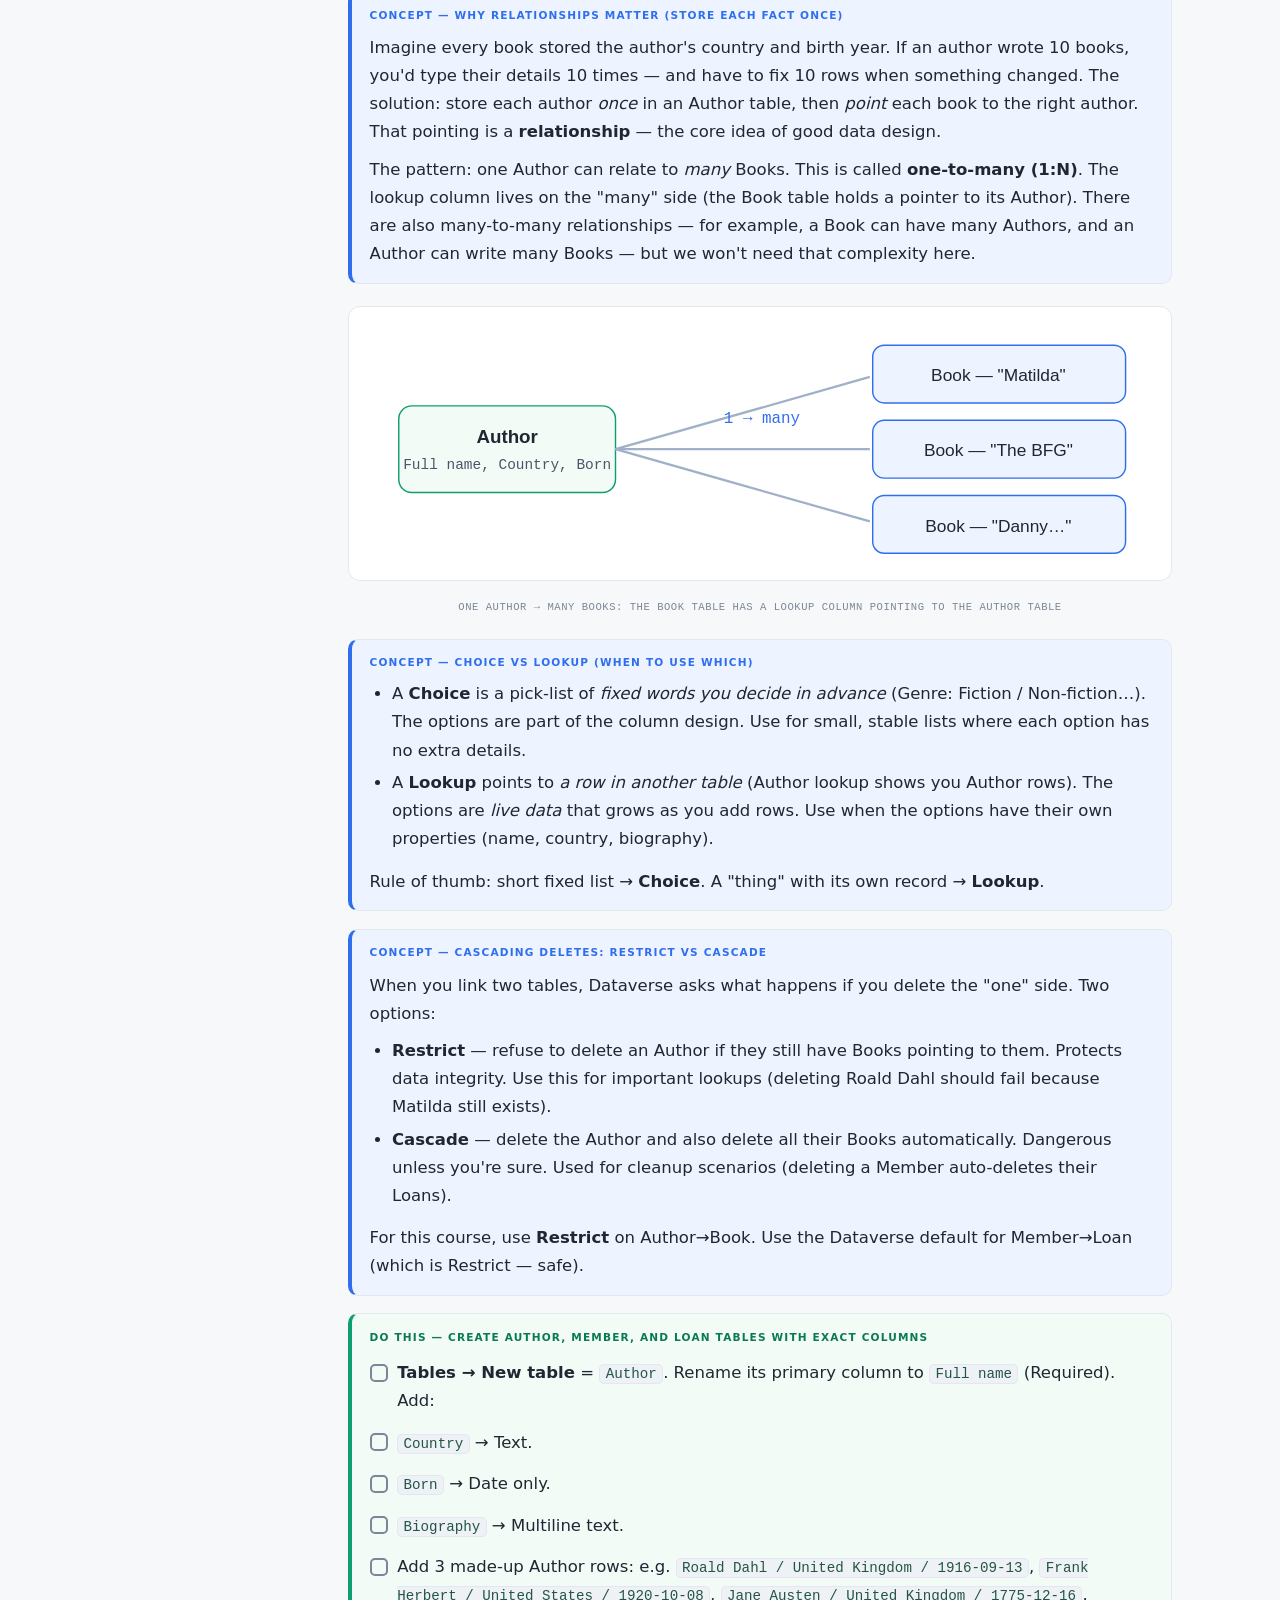
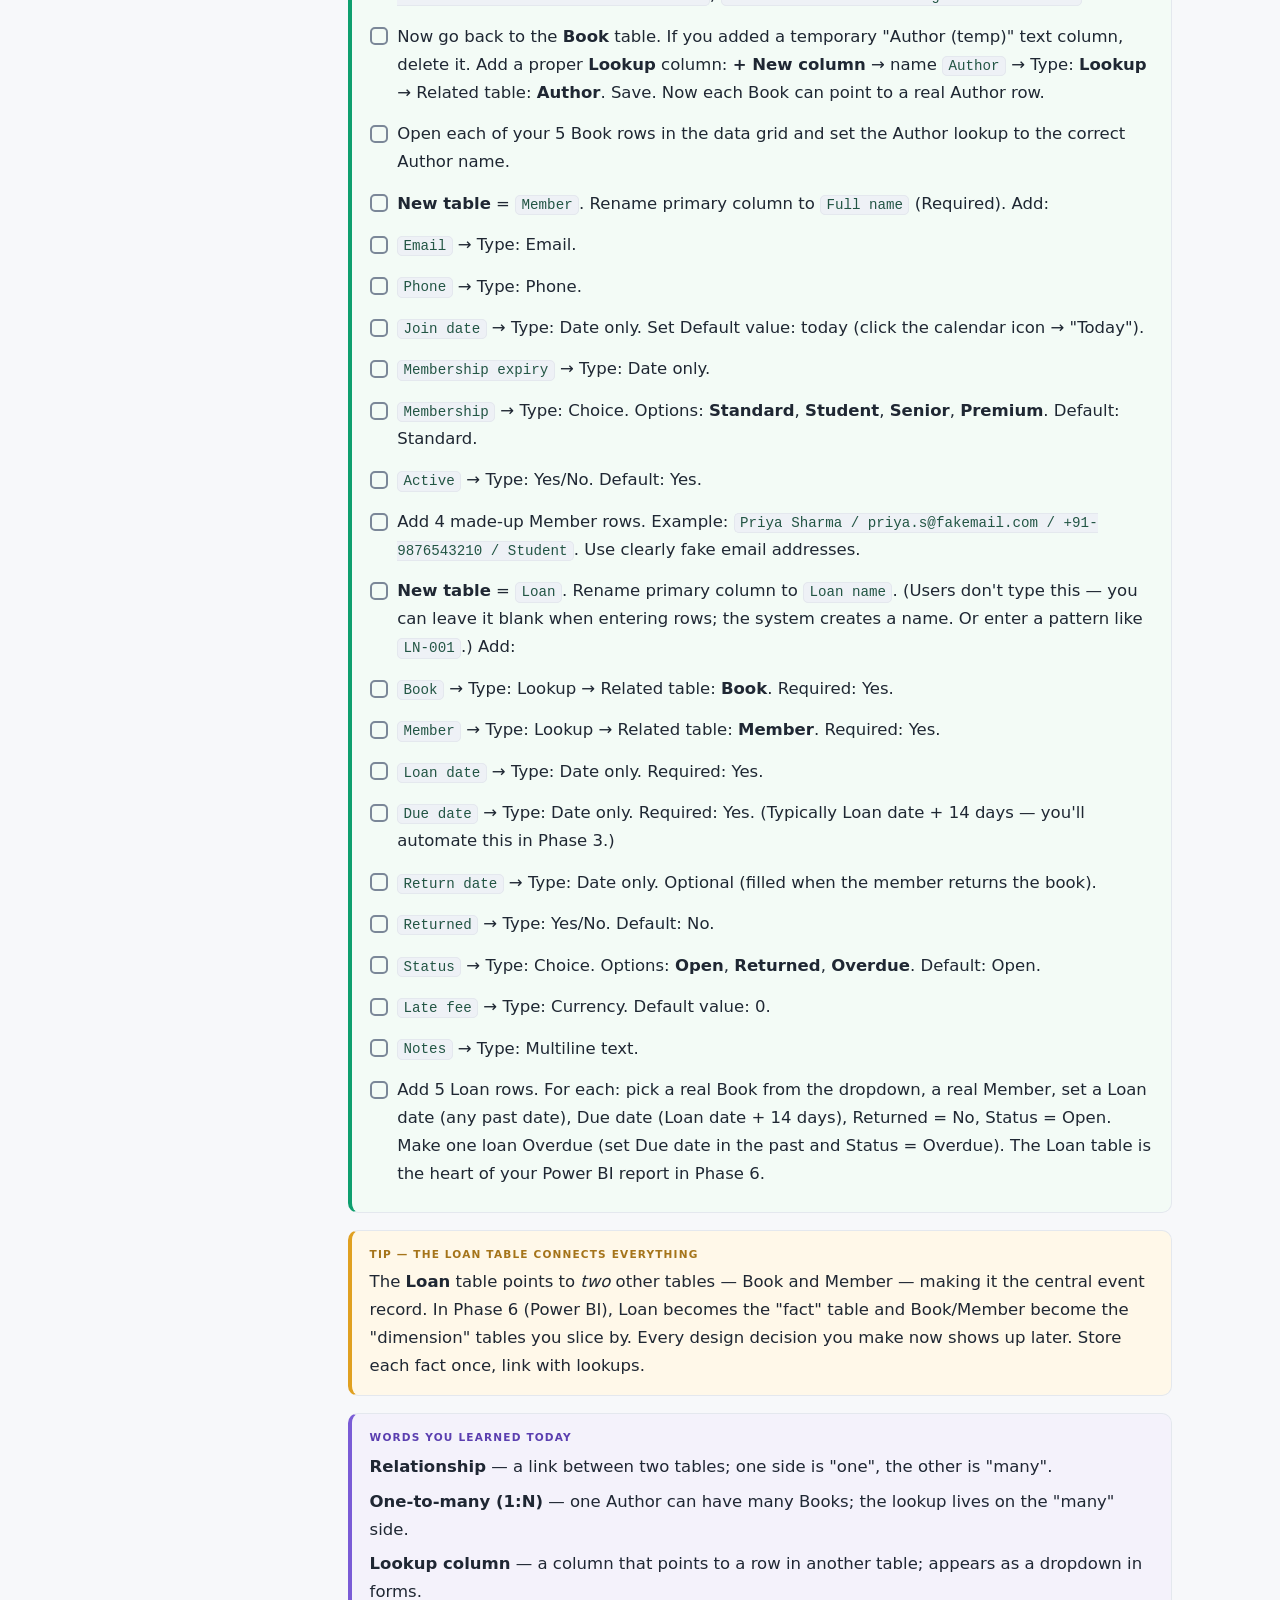
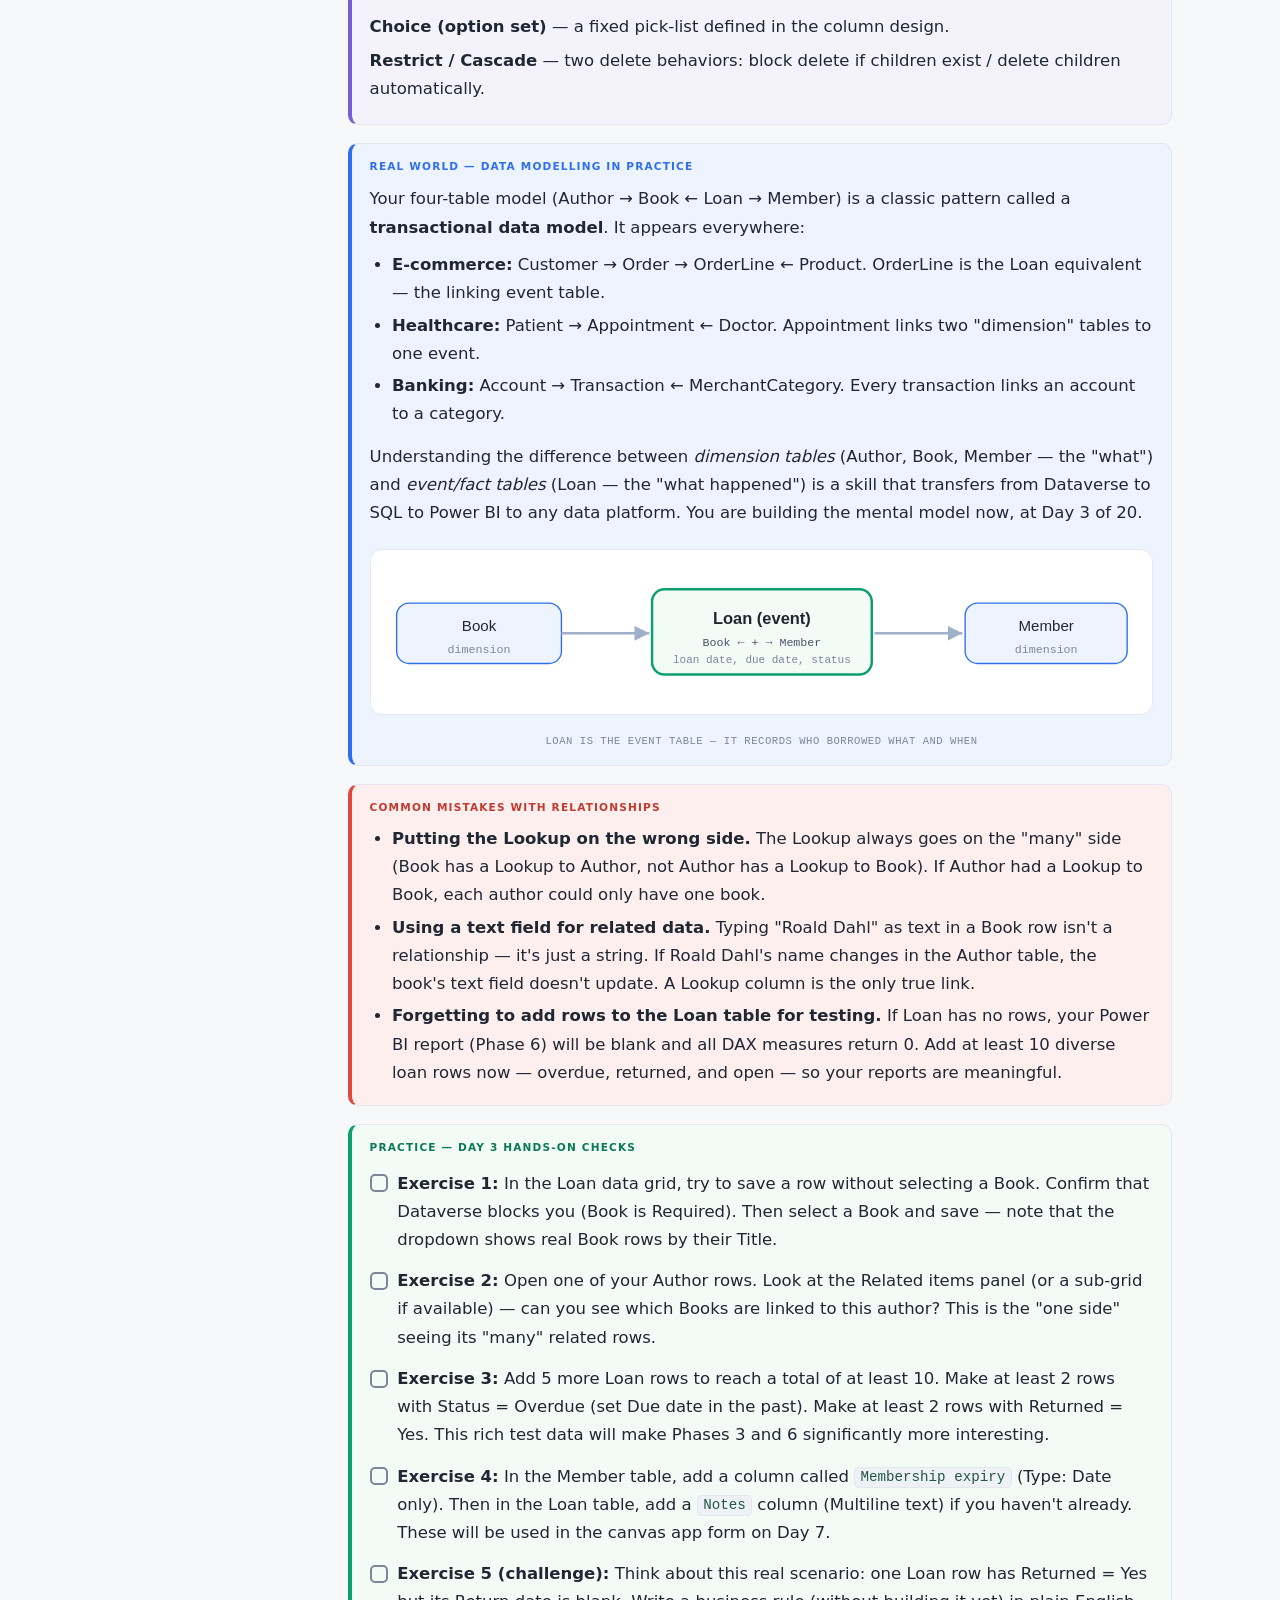
==== commit a6dae879: "Expand all 20 days to ~2 hours each: real-world cards, common mistakes, practice exercises, mini-qui" ====
--- a/phase1.html
+++ b/phase1.html
@@ -122,6 +122,45 @@
 <li><b>Maker portal</b> — <code>make.powerapps.com</code>, your main workshop.</li>
 <li><b>Environment picker</b> — the top-right selector that tells Power Apps which room you're working in.</li>
 </ul></div>
+
+<div class="card c-concept"><span class="lab">Real world — how enterprises use this</span>
+<p>Large organisations use this exact cloud setup to build hundreds of internal tools:</p>
+<ul>
+<li>A hospital system uses a canvas app (built by nurses, not IT) to capture patient intake data — replacing paper forms. The data flows into a Power BI dashboard for administrators in another environment.</li>
+<li>A retail chain keeps separate environments per country — <strong>Dev</strong> (building), <strong>UAT</strong> (user testing), <strong>Production</strong> (live). One tenant; data isolated per environment.</li>
+<li>A manufacturing company triggers a safety alert flow whenever a sensor reading exceeds a threshold — no code, just Power Automate checking an API on a schedule.</li>
+</ul>
+<p>The tenant → environment → solution hierarchy you just learned is exactly what enterprise solution architects draw in whiteboard sessions. You already think like one.</p>
+</div>
+
+<div class="card c-warn"><span class="lab">Common mistakes on Day 1</span>
+<ul>
+<li><strong>Building in the wrong environment.</strong> The picker defaults to the company default environment — often a shared production space. Always switch to Learning first. Creating tables in the wrong environment can break live apps others are using.</li>
+<li><strong>Signing in with a personal Microsoft account.</strong> If a personal @outlook.com account is saved in the browser, Power Apps may use that. Always use incognito, and double-check the account shown in the top-right corner.</li>
+<li><strong>Confusing tenant with environment.</strong> "Our tenant" = the whole company's cloud space. "Our environment" = one isolated container inside it. A single tenant can have hundreds of environments.</li>
+</ul>
+</div>
+
+<div class="card c-do"><span class="lab">Practice — Day 1 hands-on checks</span>
+<ul class="tasks">
+<li><span class="box"></span><span class="txt"><strong>Exercise 1:</strong> Close and reopen the incognito window. Navigate to <code>make.powerapps.com</code> from memory (no search — type the URL). Sign in and switch to the Learning environment. Time yourself — it should take under 60 seconds.</span></li>
+<li><span class="box"></span><span class="txt"><strong>Exercise 2:</strong> Without looking at notes, write every left-nav item of the maker portal from memory. Then open the portal and score yourself.</span></li>
+<li><span class="box"></span><span class="txt"><strong>Exercise 3:</strong> In the admin center → Environments → click your Learning environment. Write down: (a) its exact URL, (b) the region, (c) how much Dataverse storage it has. Keep this note — you'll need the URL in later phases.</span></li>
+<li><span class="box"></span><span class="txt"><strong>Exercise 4:</strong> Open Microsoft Teams in a new tab. Confirm the same email appears in Teams as in Power Apps — proof they share one Entra ID identity.</span></li>
+<li><span class="box"></span><span class="txt"><strong>Exercise 5:</strong> In the maker portal, click <strong>Connections → + New connection</strong> → search "Microsoft Teams" → click it → read what information it needs → click Cancel. You've previewed how flows authenticate to external services — you'll use this in Phase 3.</span></li>
+</ul>
+</div>
+
+<div class="card c-check"><span class="lab">Mini-quiz — Day 1</span>
+<p><strong>Q1</strong> Your colleague says "I can't find the app I built." What is the single most likely cause?</p>
+<p><strong>Q2</strong> What is the URL of the Power Platform admin center?</p>
+<p><strong>Q3</strong> Name two things shared across all environments in a tenant, and one thing that is different per environment.</p>
+<details><summary>Show answers</summary>
+<p><strong>A1</strong> They built in a different environment than they are now looking in. Always check the top-right environment picker first when debugging missing apps or tables.</p>
+<p><strong>A2</strong> <code>admin.powerplatform.microsoft.com</code></p>
+<p><strong>A3</strong> Same across all environments: user accounts (Entra ID identities), the tenant domain. Different per environment: the Dataverse database, apps, flows, solutions, and security roles.</p>
+</details>
+</div>
 
 <div class="card c-check"><span class="lab">Check yourself</span>
 Can you (1) open incognito, (2) sign in at <code>make.powerapps.com</code>, (3) switch to the Learning environment, and (4) explain in one sentence what an environment is? If yes, you're ready for Day 2.</div>
@@ -222,6 +261,46 @@
 <li><b>View</b> — a saved, filtered, sorted list of rows in a table.</li>
 <li><b>Logical name</b> — the system name used in formulas and filter expressions.</li>
 </ul></div>
+
+<div class="card c-concept"><span class="lab">Real world — how companies design Dataverse data models</span>
+<p>When professional Power Platform developers join a project, the first thing they do is <strong>model the data</strong>. A well-designed data model can support an app for 10 years; a bad one requires constant rework. Real patterns you'll see:</p>
+<ul>
+<li>A field service company has a <strong>Work Order</strong> table (one per job), linking to <strong>Customer</strong>, <strong>Technician</strong>, <strong>Asset</strong>, and <strong>Parts Used</strong> tables. The Work Order is their "Loan" equivalent — the event table linking everything else.</li>
+<li>A bank has a <strong>Case</strong> table with a Choice column for Status (Open / In Review / Resolved / Closed) — exactly like your Loan Status column.</li>
+<li>An HR system stores employees in a <strong>Contact</strong> table with a Yes/No column called <strong>Active</strong> and a Choice column for <strong>Employment type</strong> — exactly like your Member table's Active and Membership fields.</li>
+</ul>
+<p>The patterns are universal. Your Community Library data model IS how real enterprise apps are built.</p>
+</div>
+
+<div class="card c-warn"><span class="lab">Common mistakes when designing tables</span>
+<ul>
+<li><strong>Using Text for everything.</strong> If you store "240" as text instead of Whole number, you can't sort it numerically (10, 100, 2 will sort before 240 alphabetically) and can't do maths on it in flows.</li>
+<li><strong>Not setting Required on primary columns.</strong> Without Required on Title, someone can save a blank book row — your gallery will then show empty cards with no text.</li>
+<li><strong>Using Whole Number for phone numbers.</strong> Phone numbers start with 0 (e.g. 0812...). Integers drop leading zeros. Always use Text for phone, ISBN, and postal codes.</li>
+<li><strong>Creating a new table when a column is enough.</strong> If "Genre" only needs a label (Fiction, Science), use a Choice column. A whole Genre table is overkill unless genres have their own properties (description, icon, policy rules).</li>
+</ul>
+</div>
+
+<div class="card c-do"><span class="lab">Practice — Day 2 hands-on checks</span>
+<ul class="tasks">
+<li><span class="box"></span><span class="txt"><strong>Exercise 1:</strong> In the Book table data grid, try to save a row with Title left blank. What happens? (Dataverse should block it because Title is Required.)</span></li>
+<li><span class="box"></span><span class="txt"><strong>Exercise 2:</strong> Click the <strong>Genre</strong> column → Column settings → Edit. Add a new choice option: <strong>Reference</strong>. Save. Open a Book row and confirm "Reference" appears in the Genre dropdown.</span></li>
+<li><span class="box"></span><span class="txt"><strong>Exercise 3:</strong> Find the <strong>logical name</strong> of the Title column: click the column → Advanced options → note the logical name (e.g. <code>learn_title</code>). Write it down — you'll need this exact string in the Power Fx Search() formula on Day 6.</span></li>
+<li><span class="box"></span><span class="txt"><strong>Exercise 4:</strong> Create a new view called <code>Science books</code>: filter Genre = Science, sort by Title ascending. Save and publish. In the data grid, use the view dropdown to switch between "Active Books" and "Science books." Watch the list filter.</span></li>
+<li><span class="box"></span><span class="txt"><strong>Exercise 5:</strong> Try entering ISBN = <code>abc</code> (letters) for a Book row. Does Dataverse allow it? (Yes — ISBN is Text type, so any text is valid. Real validation would need a business rule or Power Fx formula. You'll add this in Day 8.)</span></li>
+</ul>
+</div>
+
+<div class="card c-check"><span class="lab">Mini-quiz — Day 2</span>
+<p><strong>Q1</strong> A column stores values like "Open", "Closed", "Pending" and the list will never change. Should it be a Choice or a Lookup?</p>
+<p><strong>Q2</strong> You want to store a monetary amount (e.g. library late fees in ₹). Which data type should you use?</p>
+<p><strong>Q3</strong> What is the purpose of a Default value on a column?</p>
+<details><summary>Show answers</summary>
+<p><strong>A1</strong> Choice — the list is fixed and the options have no extra properties. A Lookup would be overkill and requires a second table.</p>
+<p><strong>A2</strong> Currency — it stores value + currency symbol and handles multi-currency correctly. Not Decimal Number, because Currency gives you the ₹ symbol and proper accounting display.</p>
+<p><strong>A3</strong> A Default value fills in a field automatically when a new row is created. For example, "Available copies" defaults to 1 so every new book starts with 1 copy without manual entry. It saves data-entry time and reduces human error.</p>
+</details>
+</div>
 
 <div class="card c-check"><span class="lab">Check yourself</span>
 You have a <strong>Book</strong> table with 9 columns and 5 rows. Quick quiz: which data type for a phone number — Whole number or Text? (<em>Text — phone numbers start with 0 and you never do maths on them.</em>) Which type for "Is the book currently lent out?" (<em>Yes/No.</em>)</div>
@@ -315,6 +394,57 @@
 <li><b>Restrict / Cascade</b> — two delete behaviors: block delete if children exist / delete children automatically.</li>
 </ul></div>
 
+<div class="card c-concept"><span class="lab">Real world — data modelling in practice</span>
+<p>Your four-table model (Author → Book ← Loan → Member) is a classic pattern called a <strong>transactional data model</strong>. It appears everywhere:</p>
+<ul>
+<li><strong>E-commerce:</strong> Customer → Order → OrderLine ← Product. OrderLine is the Loan equivalent — the linking event table.</li>
+<li><strong>Healthcare:</strong> Patient → Appointment ← Doctor. Appointment links two "dimension" tables to one event.</li>
+<li><strong>Banking:</strong> Account → Transaction ← MerchantCategory. Every transaction links an account to a category.</li>
+</ul>
+<p>Understanding the difference between <em>dimension tables</em> (Author, Book, Member — the "what") and <em>event/fact tables</em> (Loan — the "what happened") is a skill that transfers from Dataverse to SQL to Power BI to any data platform. You are building the mental model now, at Day 3 of 20.</p>
+
+<figure class="fig">
+<svg viewBox="0 0 560 110" role="img" aria-label="Loan links Book and Member — one loan is one borrowing event">
+<defs><marker id="d3a" markerWidth="9" markerHeight="9" refX="6" refY="3" orient="auto"><path d="M0,0 L6,3 L0,6 Z" fill="#9fb0c8"/></marker></defs>
+<rect x="14" y="34" width="120" height="44" rx="9" fill="#eef4ff" stroke="#2f6fed"/><text x="74" y="54" text-anchor="middle" font-family="sans-serif" font-size="11" fill="#1f2733">Book</text><text x="74" y="70" text-anchor="middle" font-family="monospace" font-size="8.5" fill="#7b8798">dimension</text>
+<line x1="134" y1="56" x2="198" y2="56" stroke="#9fb0c8" stroke-width="1.8" marker-end="url(#d3a)"/>
+<rect x="200" y="24" width="160" height="62" rx="9" fill="#f3fbf6" stroke="#0e9f6e" stroke-width="1.8"/><text x="280" y="49" text-anchor="middle" font-family="sans-serif" font-size="12" font-weight="bold" fill="#1f2733">Loan (event)</text><text x="280" y="65" text-anchor="middle" font-family="monospace" font-size="8.5" fill="#4a5567">Book ← + → Member</text><text x="280" y="78" text-anchor="middle" font-family="monospace" font-size="8" fill="#7b8798">loan date, due date, status</text>
+<line x1="362" y1="56" x2="426" y2="56" stroke="#9fb0c8" stroke-width="1.8" marker-end="url(#d3a)"/>
+<rect x="428" y="34" width="118" height="44" rx="9" fill="#eef4ff" stroke="#2f6fed"/><text x="487" y="54" text-anchor="middle" font-family="sans-serif" font-size="11" fill="#1f2733">Member</text><text x="487" y="70" text-anchor="middle" font-family="monospace" font-size="8.5" fill="#7b8798">dimension</text>
+</svg>
+<figcaption>Loan is the event table — it records WHO borrowed WHAT and WHEN</figcaption>
+</figure>
+</div>
+
+<div class="card c-warn"><span class="lab">Common mistakes with relationships</span>
+<ul>
+<li><strong>Putting the Lookup on the wrong side.</strong> The Lookup always goes on the "many" side (Book has a Lookup to Author, not Author has a Lookup to Book). If Author had a Lookup to Book, each author could only have one book.</li>
+<li><strong>Using a text field for related data.</strong> Typing "Roald Dahl" as text in a Book row isn't a relationship — it's just a string. If Roald Dahl's name changes in the Author table, the book's text field doesn't update. A Lookup column is the only true link.</li>
+<li><strong>Forgetting to add rows to the Loan table for testing.</strong> If Loan has no rows, your Power BI report (Phase 6) will be blank and all DAX measures return 0. Add at least 10 diverse loan rows now — overdue, returned, and open — so your reports are meaningful.</li>
+</ul>
+</div>
+
+<div class="card c-do"><span class="lab">Practice — Day 3 hands-on checks</span>
+<ul class="tasks">
+<li><span class="box"></span><span class="txt"><strong>Exercise 1:</strong> In the Loan data grid, try to save a row without selecting a Book. Confirm that Dataverse blocks you (Book is Required). Then select a Book and save — note that the dropdown shows real Book rows by their Title.</span></li>
+<li><span class="box"></span><span class="txt"><strong>Exercise 2:</strong> Open one of your Author rows. Look at the Related items panel (or a sub-grid if available) — can you see which Books are linked to this author? This is the "one side" seeing its "many" related rows.</span></li>
+<li><span class="box"></span><span class="txt"><strong>Exercise 3:</strong> Add 5 more Loan rows to reach a total of at least 10. Make at least 2 rows with Status = Overdue (set Due date in the past). Make at least 2 rows with Returned = Yes. This rich test data will make Phases 3 and 6 significantly more interesting.</span></li>
+<li><span class="box"></span><span class="txt"><strong>Exercise 4:</strong> In the Member table, add a column called <code>Membership expiry</code> (Type: Date only). Then in the Loan table, add a <code>Notes</code> column (Multiline text) if you haven't already. These will be used in the canvas app form on Day 7.</span></li>
+<li><span class="box"></span><span class="txt"><strong>Exercise 5 (challenge):</strong> Think about this real scenario: one Loan row has Returned = Yes but its Return date is blank. Write a business rule (without building it yet) in plain English that would fix this. Answer: "If Returned = Yes AND Return date is blank → set Return date = Today." You'll build this exact rule on Day 8.</span></li>
+</ul>
+</div>
+
+<div class="card c-check"><span class="lab">Mini-quiz — Day 3</span>
+<p><strong>Q1</strong> You want to store which Member is responsible for a Loan. Should the Lookup column be on the Loan table or the Member table?</p>
+<p><strong>Q2</strong> A book can be borrowed many times. A loan belongs to exactly one book. What cardinality is this, and on which table does the Lookup column live?</p>
+<p><strong>Q3</strong> What is the difference between a Choice column and a Lookup column, and give one example of each from the Community Library?</p>
+<details><summary>Show answers</summary>
+<p><strong>A1</strong> On the Loan table — it's the "many" side. One Member can have many Loans; each Loan belongs to one Member. The Lookup lives on the many side (Loan).</p>
+<p><strong>A2</strong> One-to-many (1:N). The Lookup column lives on the Loan table (the "many" side), pointing up to the Book table (the "one" side).</p>
+<p><strong>A3</strong> Choice: a fixed list of options defined at design time, no second table needed. Example: Loan[Status] = Open / Returned / Overdue. Lookup: a live pointer to a row in another table; the options are rows. Example: Loan[Book] → a dropdown showing real Book rows.</p>
+</details>
+</div>
+
 <div class="card c-check"><span class="lab">Check yourself</span>
 Book rows now link to real Author rows; Loan rows link to real Book and Member rows. Question: is "Country of publication" for a book better as a Choice or Text? (<em>Text — there are 200 countries, it can change, and each country has no extra properties to store.</em>)</div>
 </section>
@@ -374,6 +504,44 @@
 <li><b>Default value / current value</b> — the design-time fallback / the per-environment override.</li>
 </ul></div>
 
+<div class="card c-concept"><span class="lab">Real world — solutions in enterprise Power Platform</span>
+<p>In enterprise deployments, solutions are the <em>unit of work</em> — every change is tracked inside a solution and moved between environments as a managed package. Real examples:</p>
+<ul>
+<li>A global bank maintains 12 separate solutions in one environment — each for a different business domain (HR, Finance, Compliance). Teams don't interfere with each other's components because each solution uses a different publisher prefix.</li>
+<li>A retailer's "ALM pipeline" automatically exports the Dev solution as managed every night, imports it into Test, runs automated tests, and deploys to Production on Friday — no human steps after the initial setup.</li>
+<li><strong>Environment variables</strong> are the mechanism that makes this possible: the database connection string, the email address for alerts, and the API endpoint are all environment variables. Dev, Test, and Production each have their own <em>current values</em> for those variables, but the flow code never changes.</li>
+</ul>
+</div>
+
+<div class="card c-warn"><span class="lab">Common mistakes with solutions</span>
+<ul>
+<li><strong>Building outside the solution.</strong> If you create an app from the <em>Apps</em> menu instead of from <em>Solutions → My Learning Solution → New</em>, that app won't be in the solution. You'll be unable to export it as part of the solution package. The fix: add existing components to the solution after the fact — but this is easy to forget. Build from inside the solution from now on.</li>
+<li><strong>Skipping environment variables for config.</strong> Hardcoding a value like "14" for loan days directly in a flow means you must edit the flow to change it. Always store configurable values in environment variables.</li>
+<li><strong>Exporting unmanaged to production.</strong> An unmanaged solution can be edited in the target environment — removing the separation between Dev and Prod. Always export managed for Test and Production deployments.</li>
+</ul>
+</div>
+
+<div class="card c-do"><span class="lab">Practice — Day 4 hands-on checks</span>
+<ul class="tasks">
+<li><span class="box"></span><span class="txt"><strong>Exercise 1:</strong> Inside <strong>My Learning Solution</strong>, look at the <strong>Objects</strong> tab. Confirm all 4 tables are listed. Click <strong>Book</strong> — notice it shows the table's views, forms, and columns tracked inside the solution.</span></li>
+<li><span class="box"></span><span class="txt"><strong>Exercise 2:</strong> Add a second environment variable: name = <code>LibraryName</code>, Type = Text, Default value = <code>Community Library</code>. In Phase 3, a flow will use this as the "from" name in confirmation emails — changing it here will update all flows at once.</span></li>
+<li><span class="box"></span><span class="txt"><strong>Exercise 3:</strong> Export the solution (unmanaged) right now: Solutions → My Learning Solution → <strong>Export solution</strong> → Version 1.0.0.1 → Unmanaged → Export. Save the ZIP file to your Desktop. This is your first backup. Open the zip — inside you'll see XML files describing your tables and metadata.</span></li>
+<li><span class="box"></span><span class="txt"><strong>Exercise 4:</strong> In the admin center (<code>admin.powerplatform.microsoft.com</code>), navigate to Environments → Learning → Settings → Users + Permissions → Users. Confirm the learning account has the <strong>System Administrator</strong> security role. If not, click Manage security roles and add it.</span></li>
+<li><span class="box"></span><span class="txt"><strong>Exercise 5 (forward preview):</strong> In the solution, click <strong>New → App → Model-driven app</strong>. Name it <code>Test app</code> → Create → immediately close without saving (click Cancel or Discard). Go back to the solution Objects list — the discarded app should NOT appear. This confirms that cancelled operations don't clutter your solution.</span></li>
+</ul>
+</div>
+
+<div class="card c-check"><span class="lab">Mini-quiz — Day 4</span>
+<p><strong>Q1</strong> A colleague creates a new flow from the Power Automate portal directly (not from inside a solution). Is it in your solution?</p>
+<p><strong>Q2</strong> You have an environment variable called <code>MaxLoanDays</code> with default value = 14. In Production, the library wants 21 days. What do you change without editing any flow?</p>
+<p><strong>Q3</strong> What is the difference between a managed and an unmanaged solution export?</p>
+<details><summary>Show answers</summary>
+<p><strong>A1</strong> No — flows created outside the solution aren't automatically tracked in it. You must add them using "Add existing → Automation → Cloud flow." Always create from inside the solution to avoid this.</p>
+<p><strong>A2</strong> In the Production environment, open the environment variable and set the <strong>Current value</strong> = 21. The default value stays 14 (used in Dev). The flow reads the current value in each environment and never needs editing.</p>
+<p><strong>A3</strong> Unmanaged: all components are fully editable in the target environment — good for backups. Managed: components are locked (makers can't edit them in the target) — required for Test and Production to prevent accidental changes to live systems.</p>
+</details>
+</div>
+
 <div class="card c-check"><span class="lab">Check yourself</span>
 <strong>My Learning Solution</strong> contains all four tables and the <code>LoanPeriodDays</code> variable. Foundations are complete. 🎉 From Day 5 you build on top of this — every new component goes inside the solution.</div>
 </section>
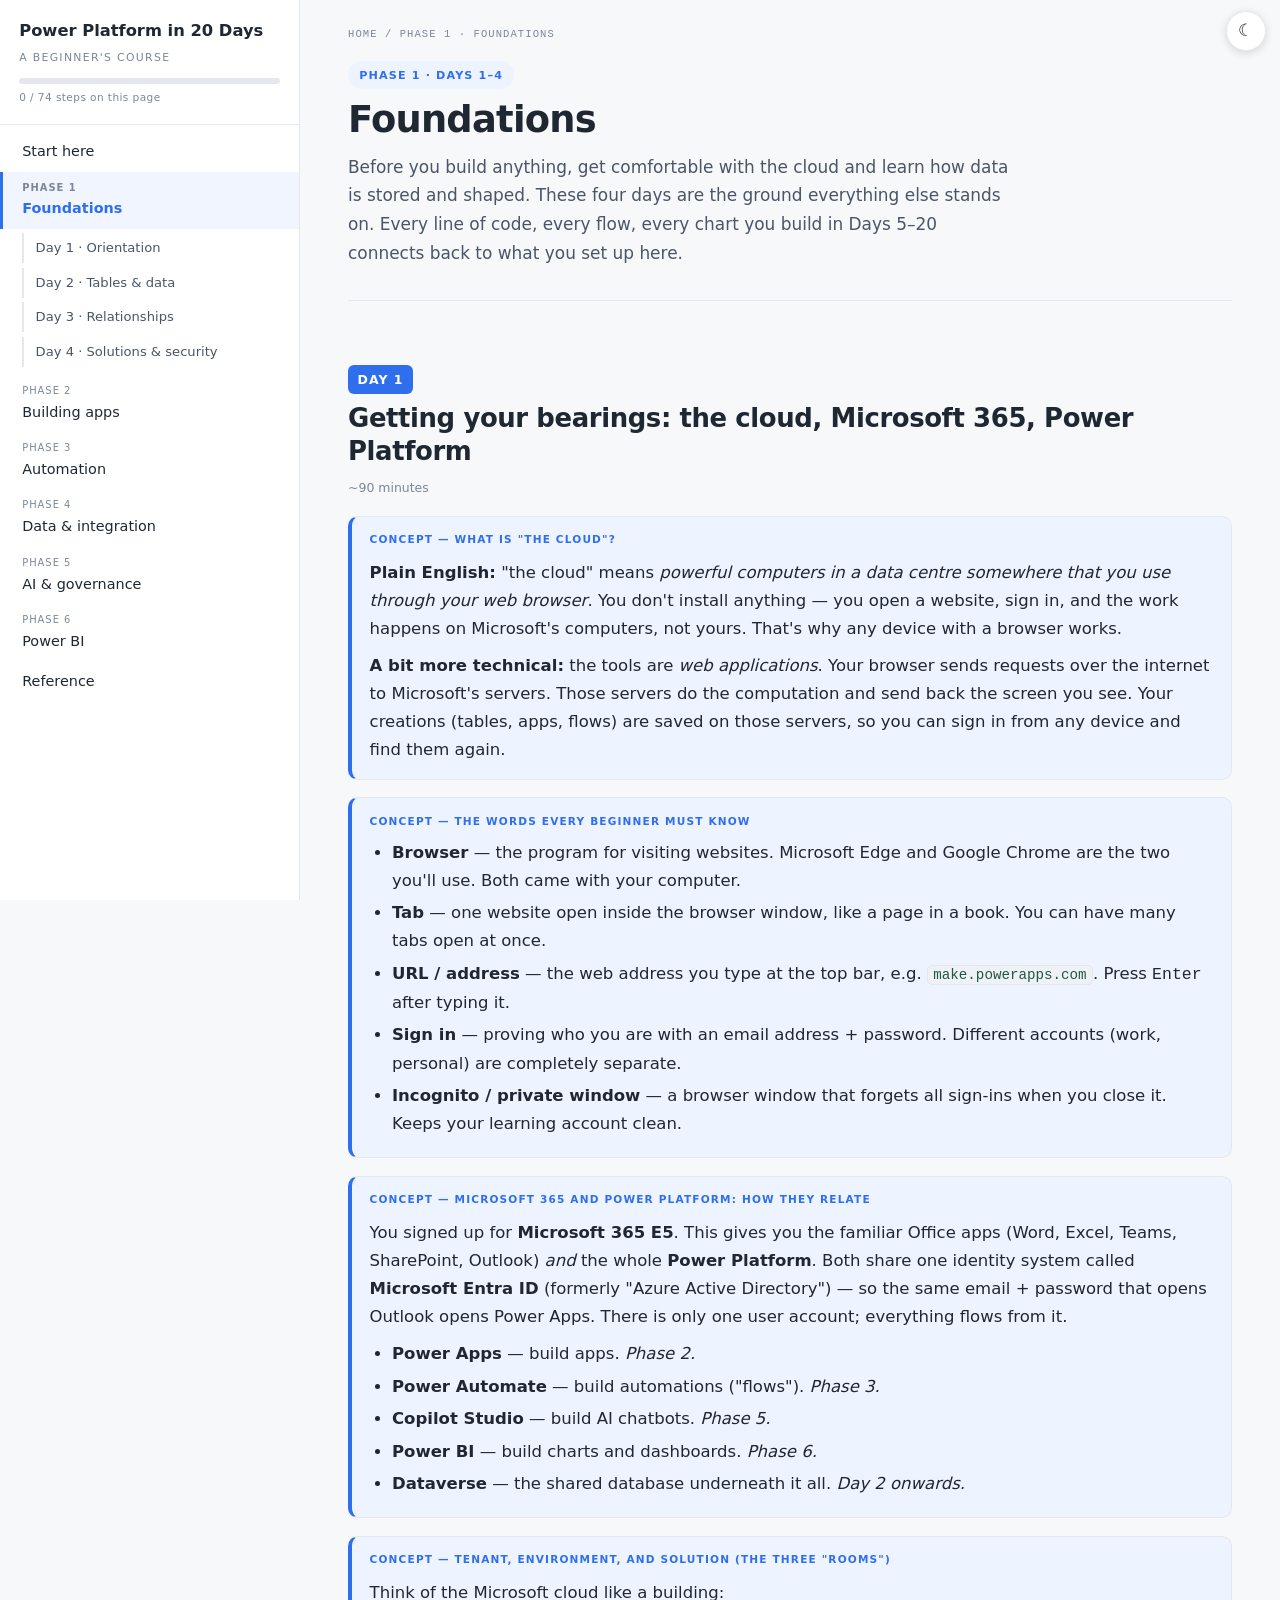
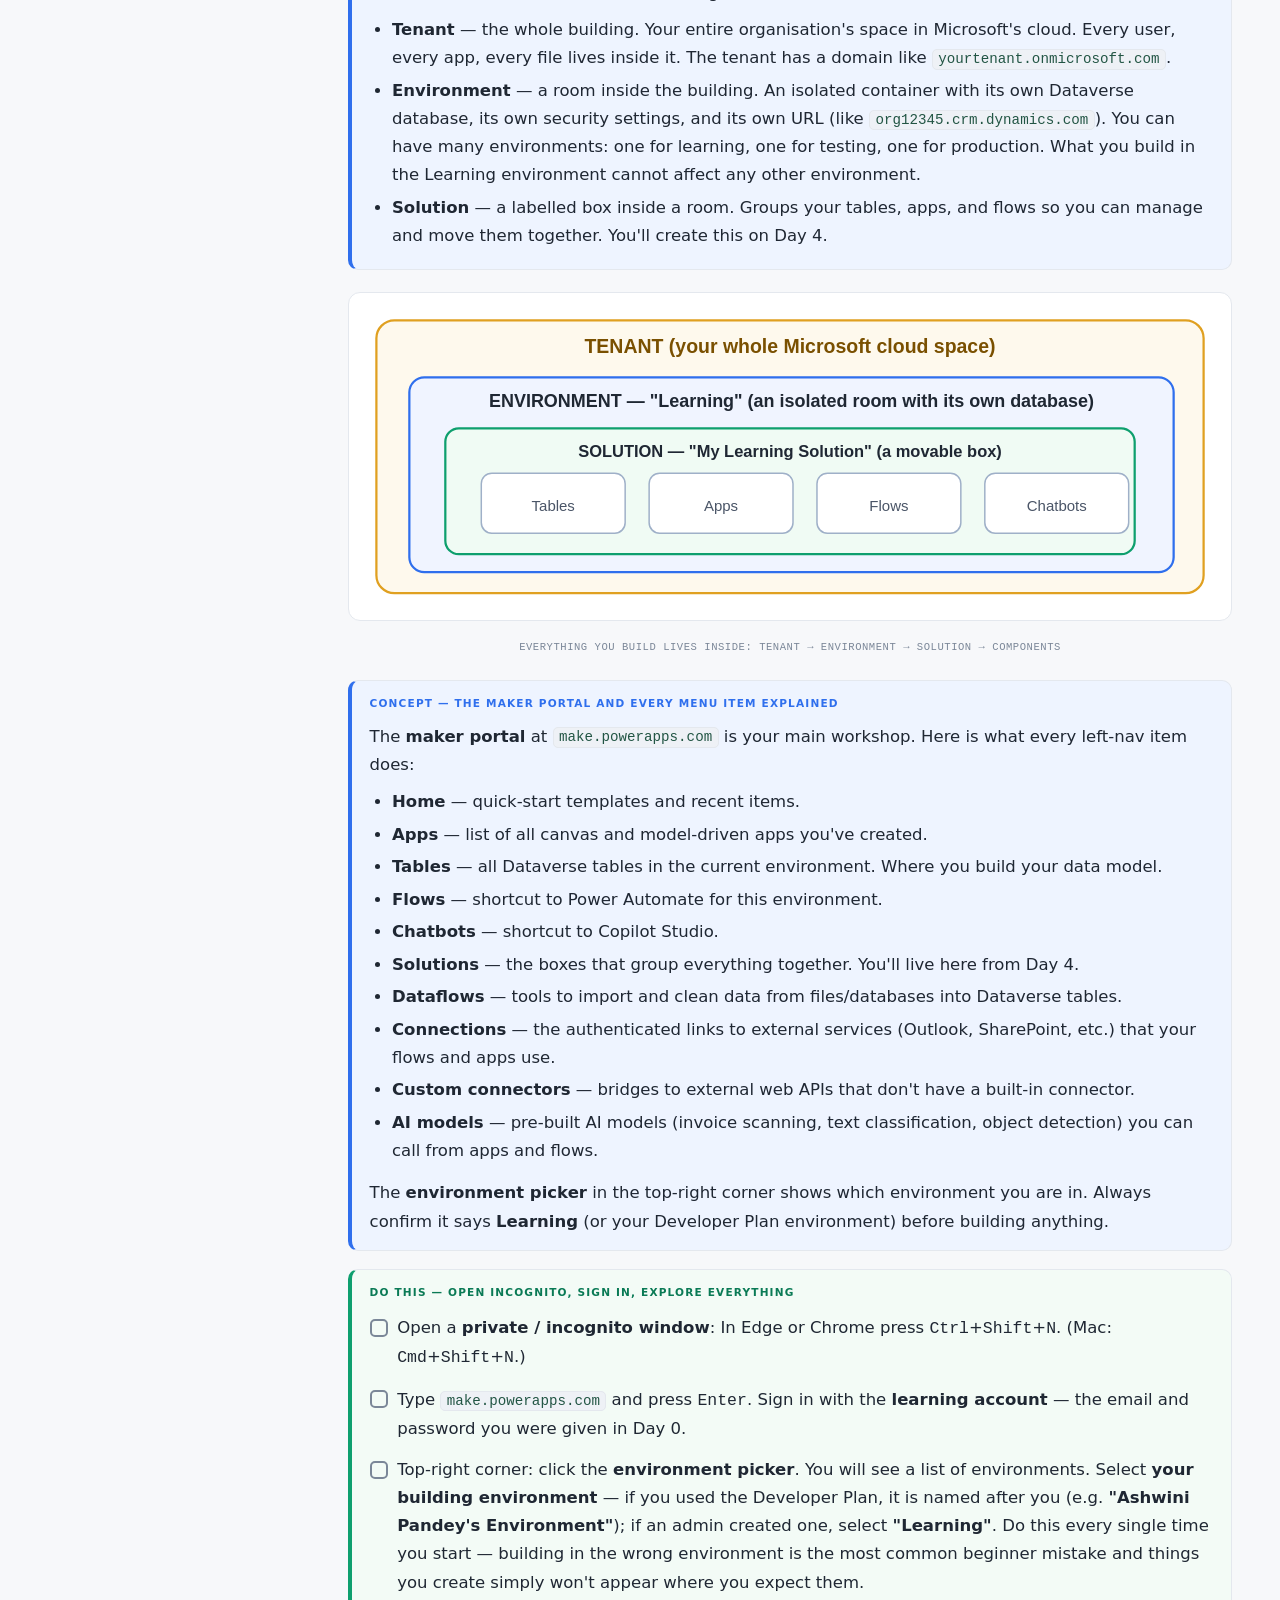
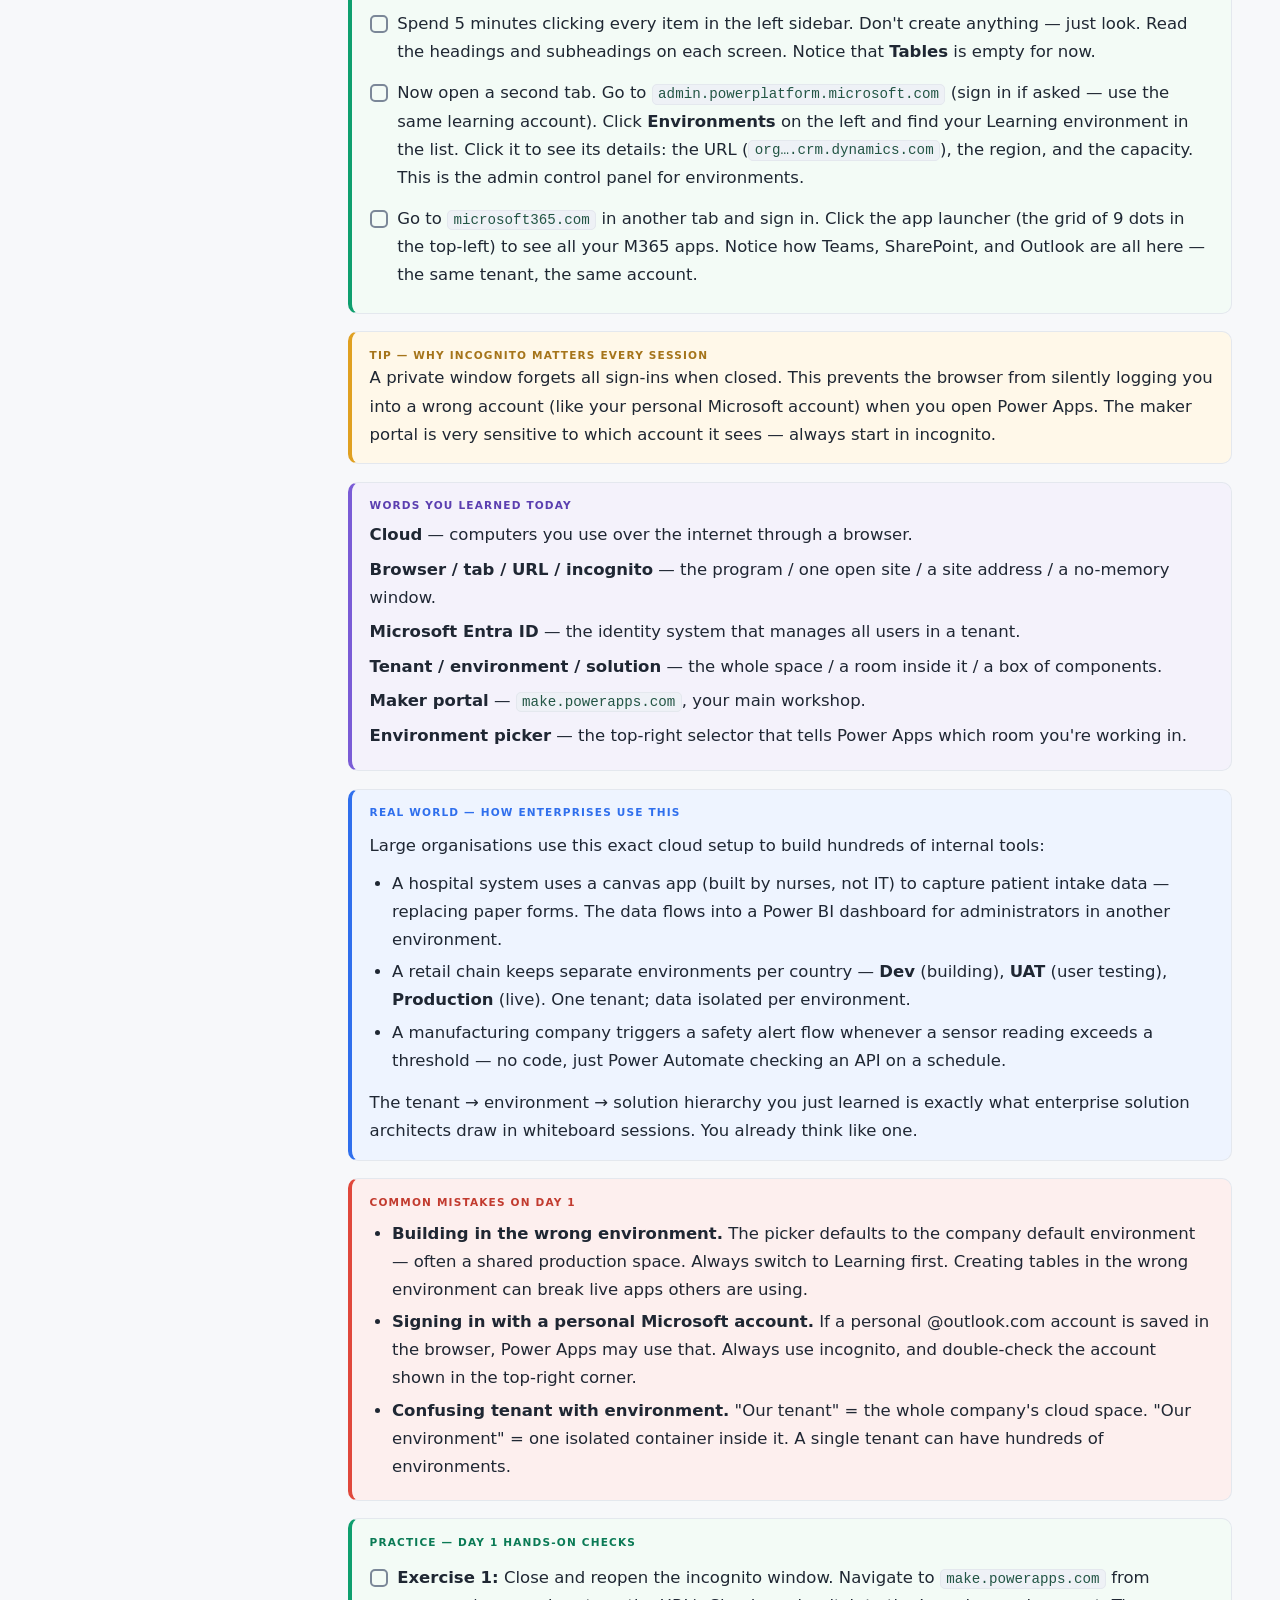
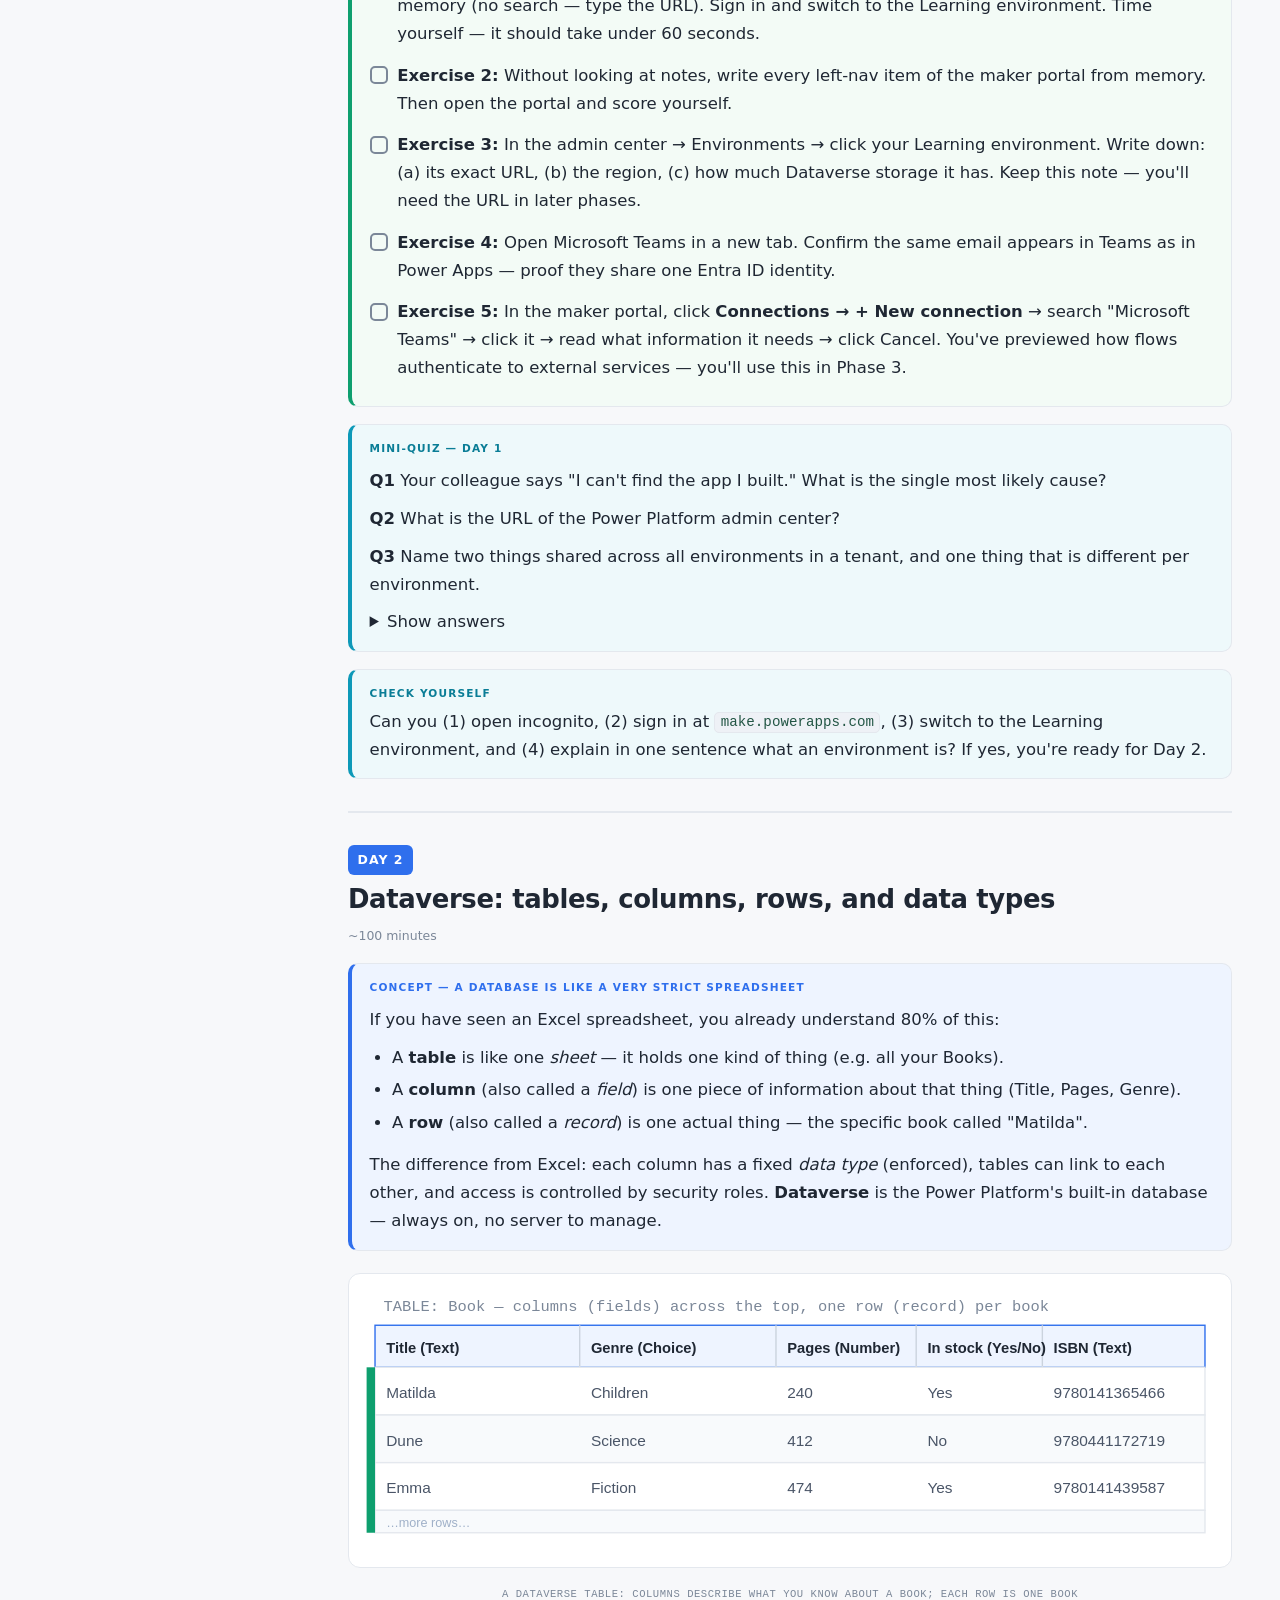
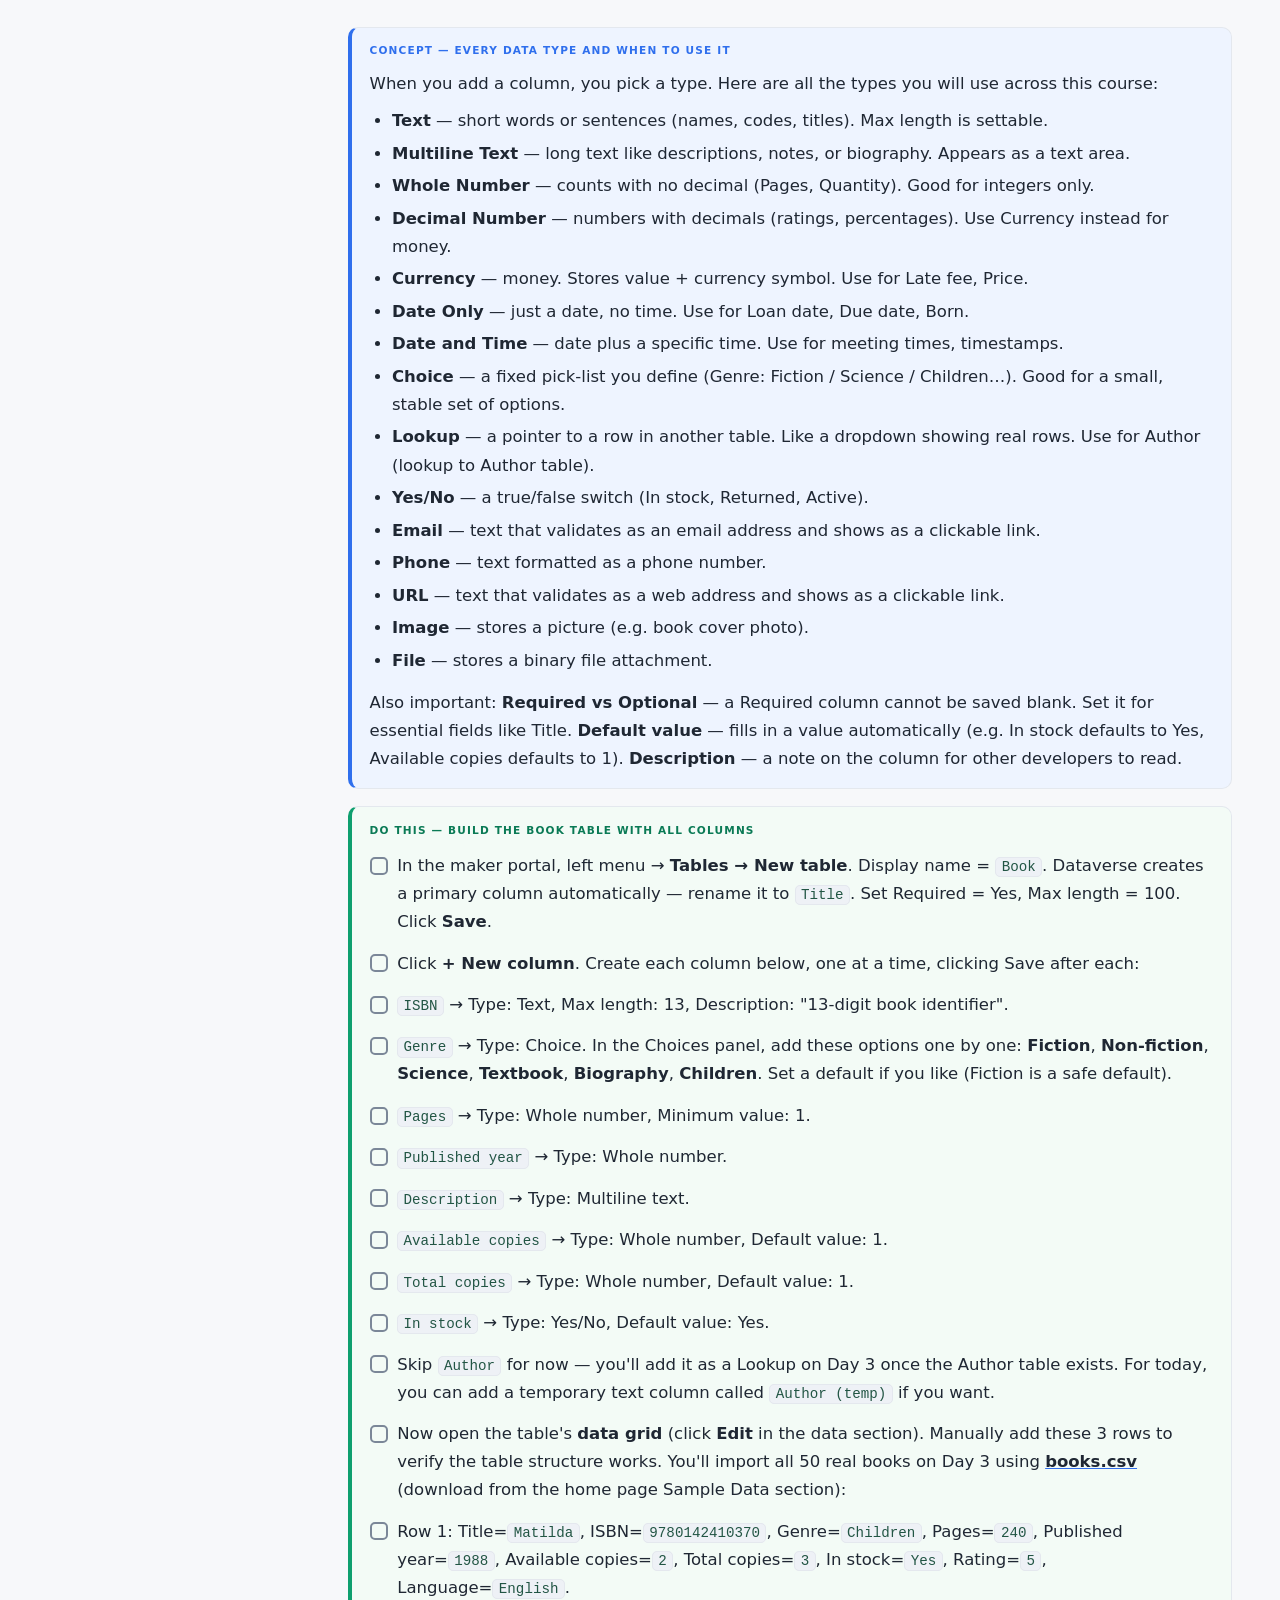
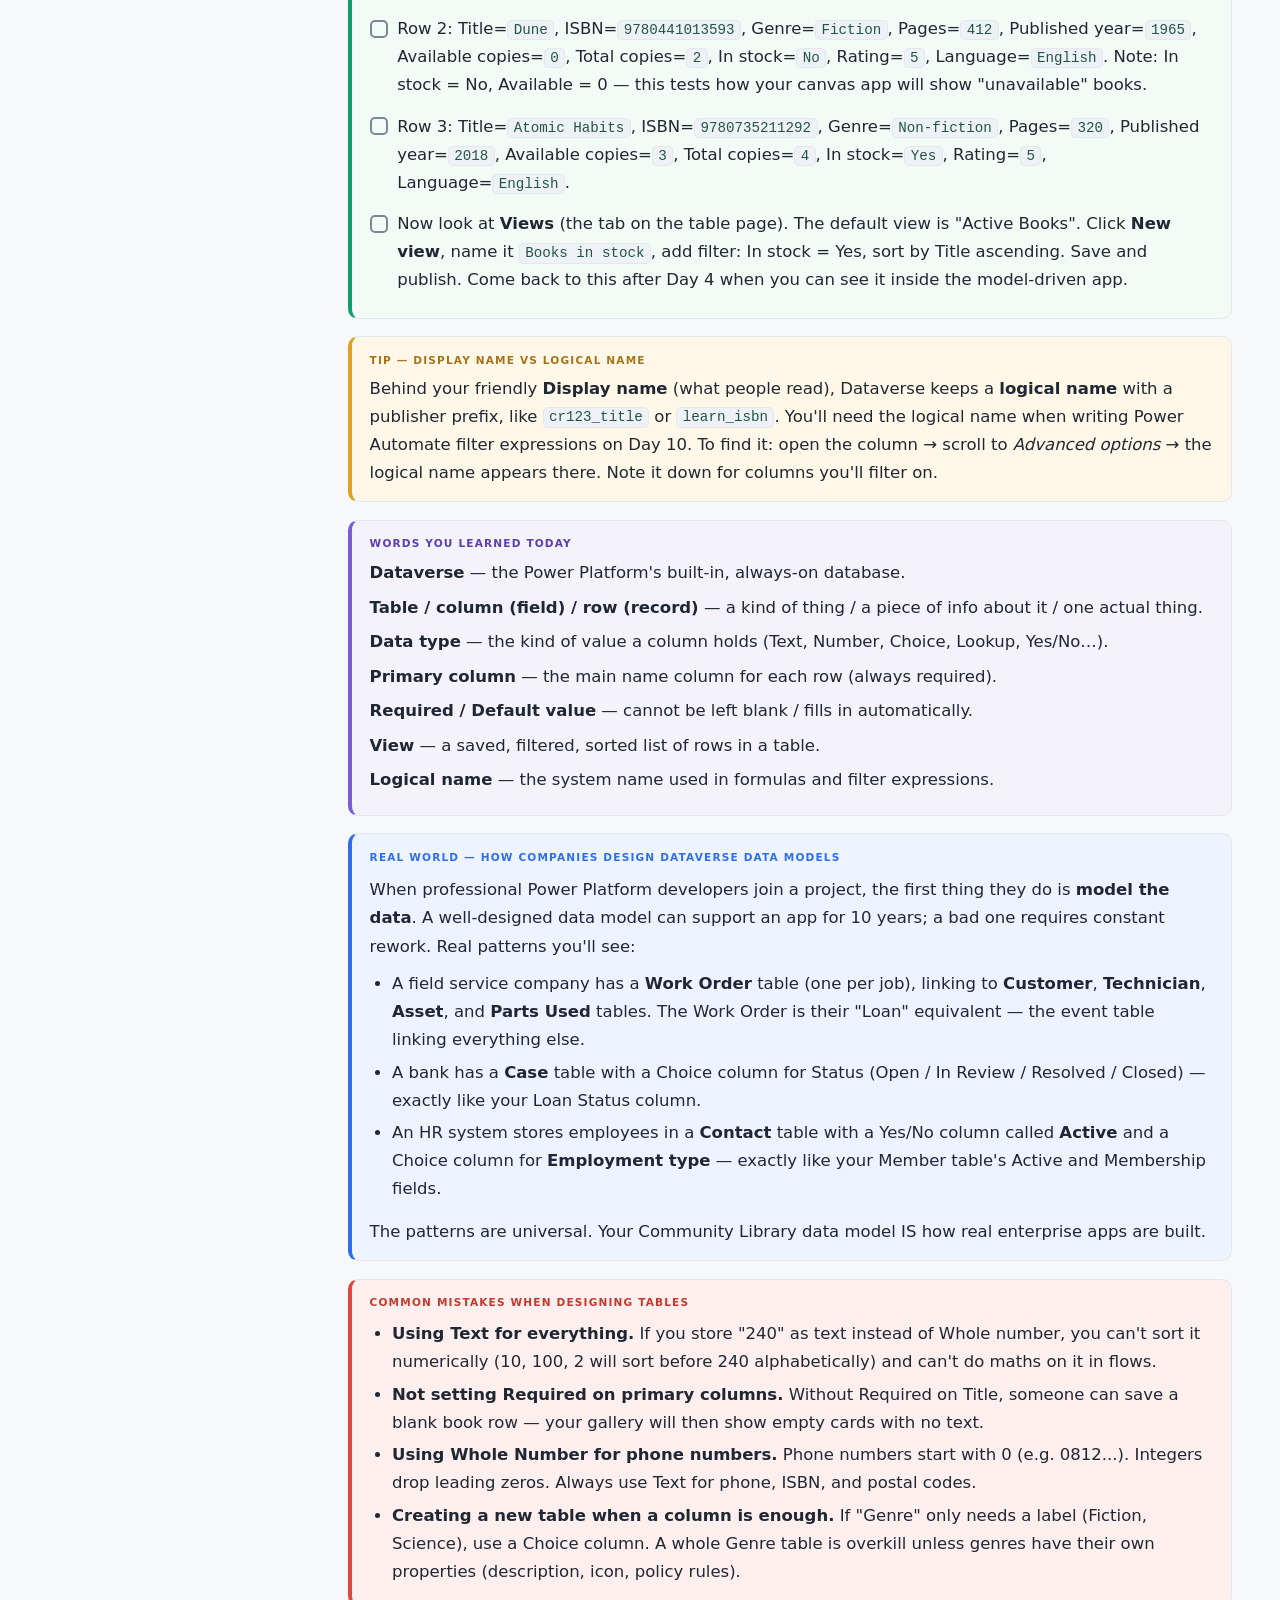
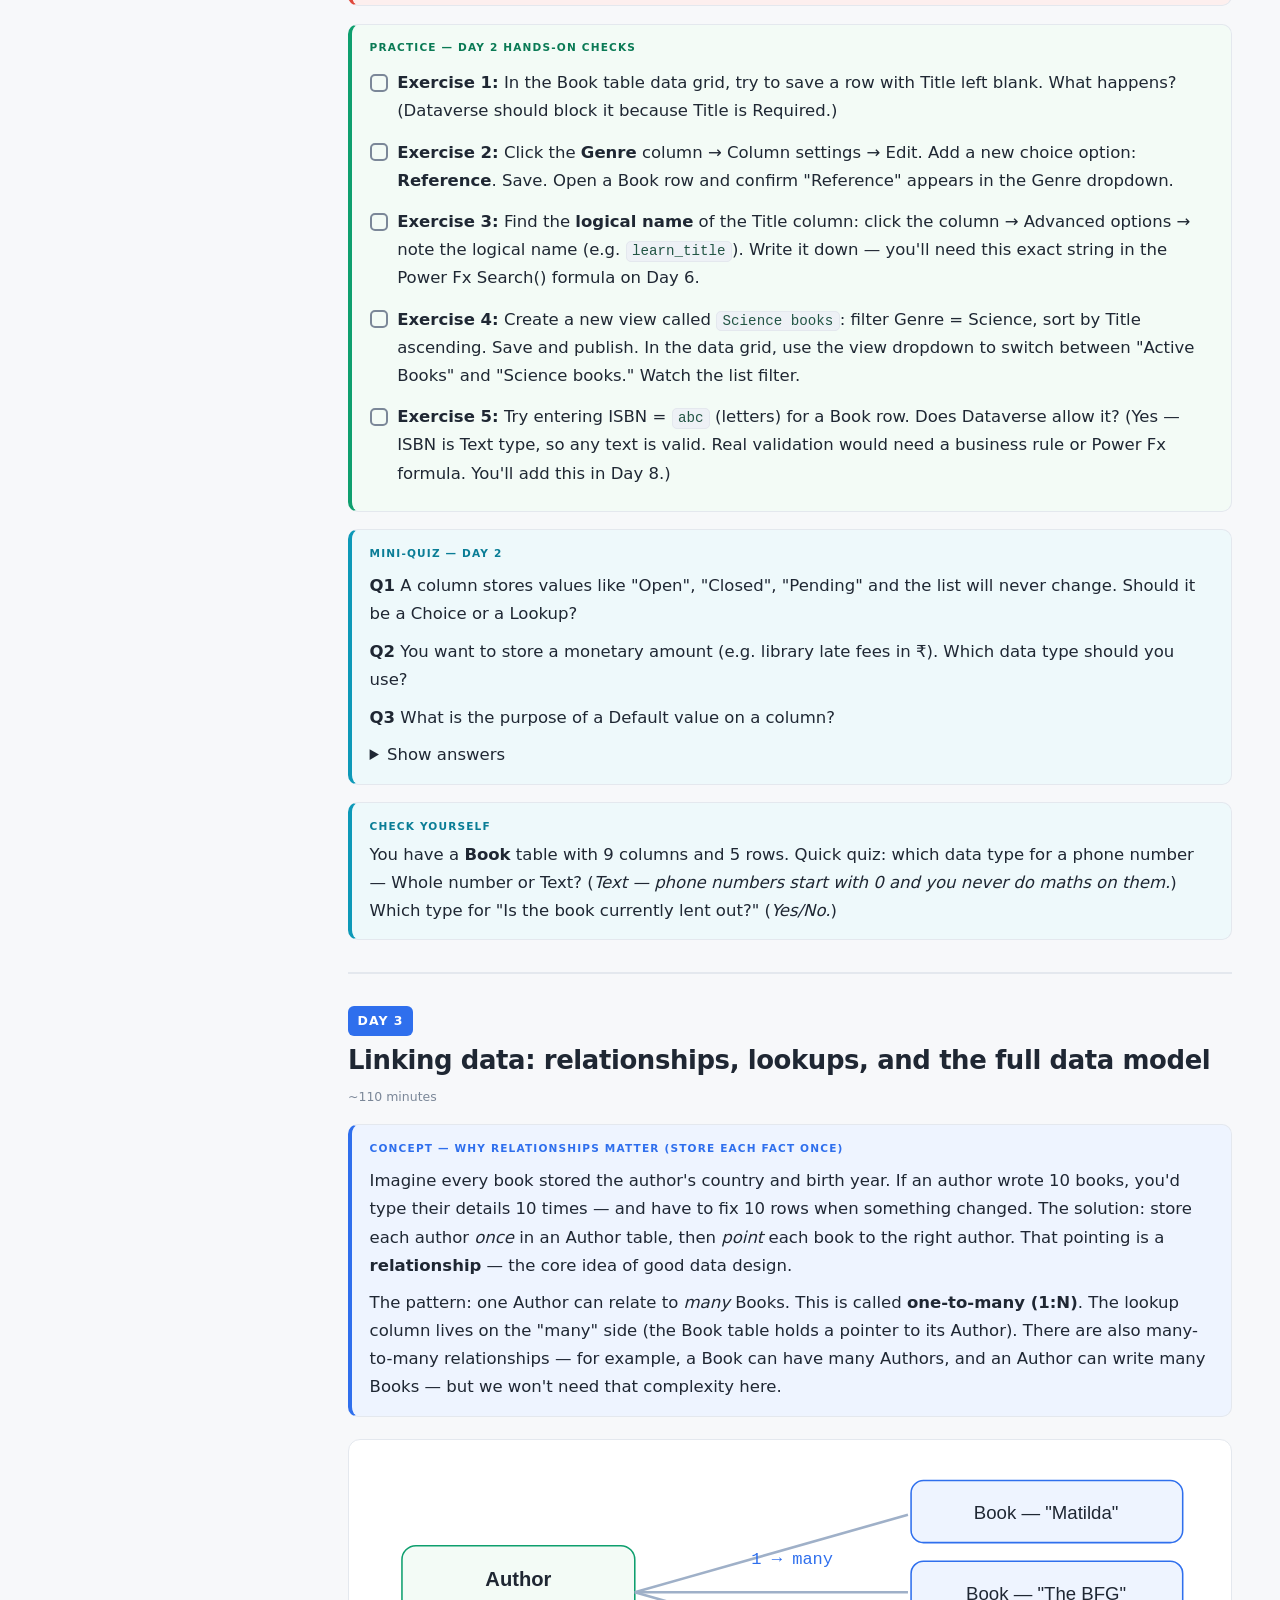
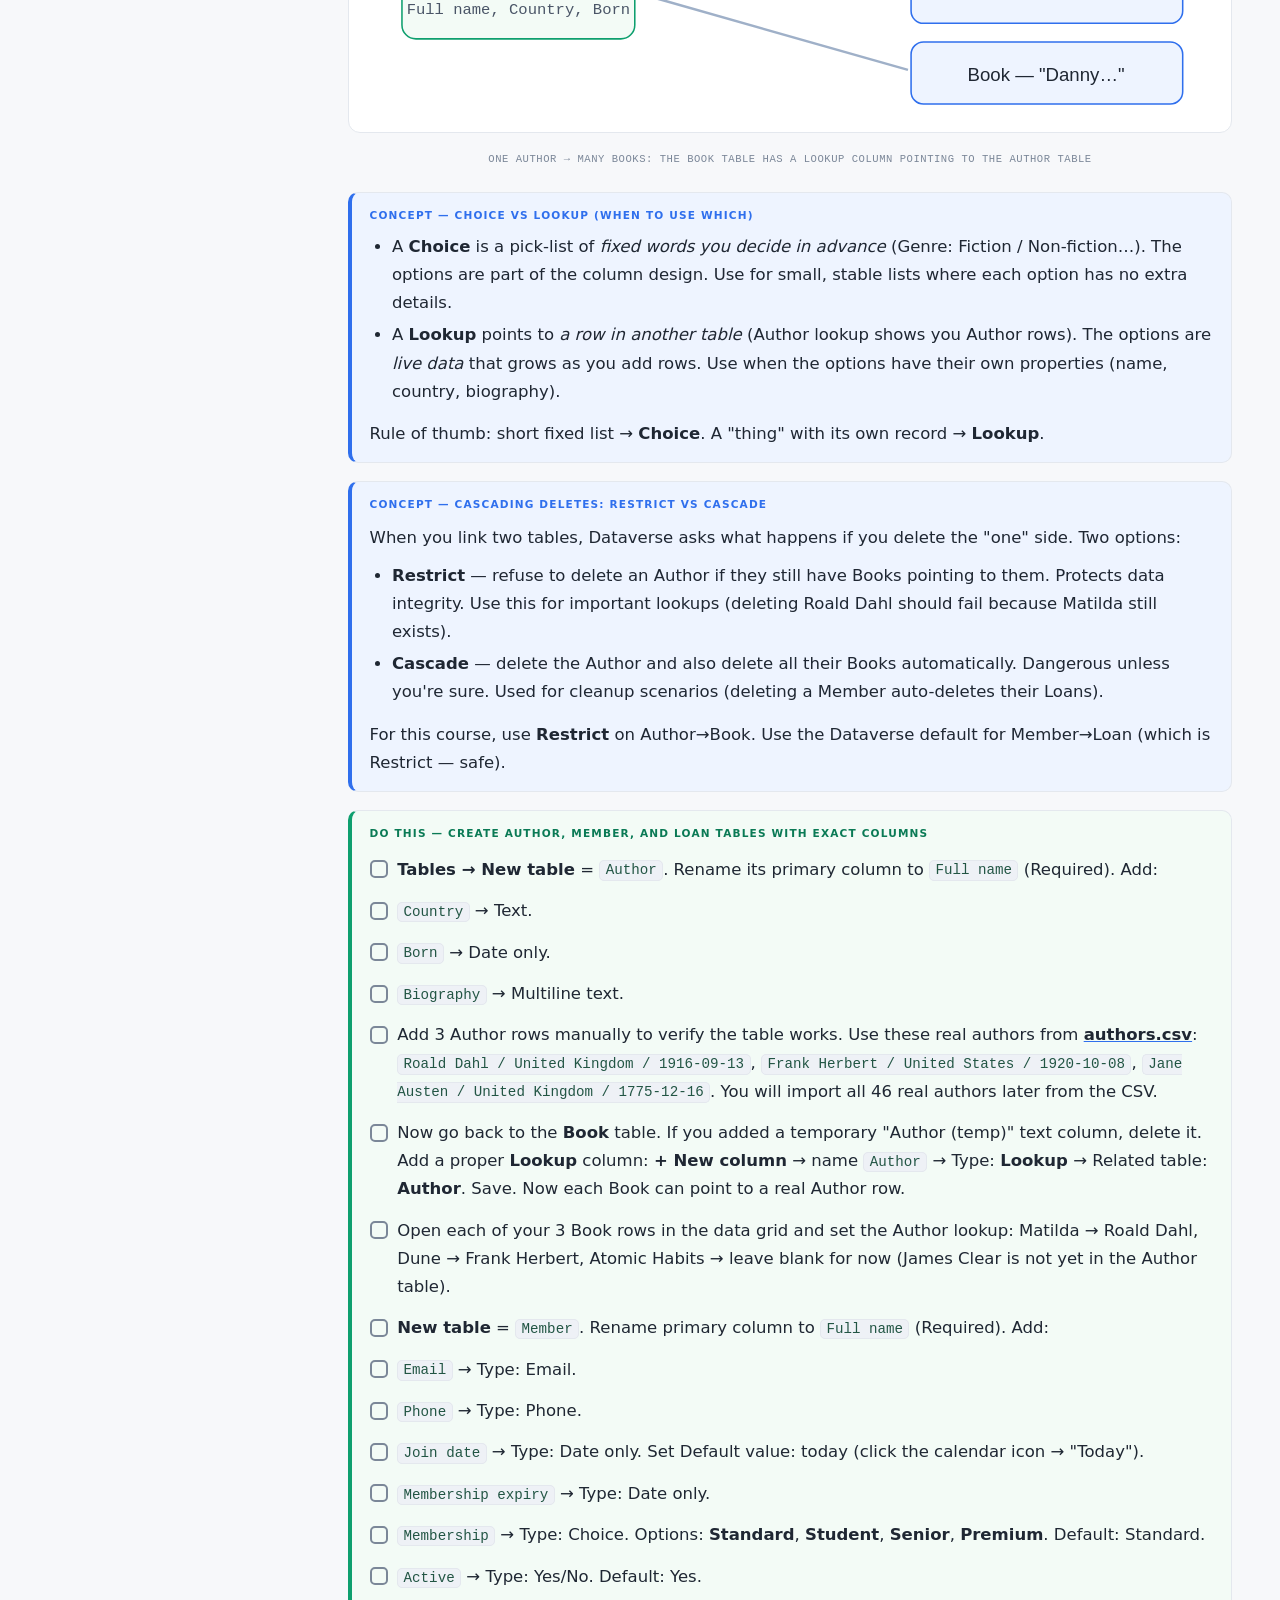
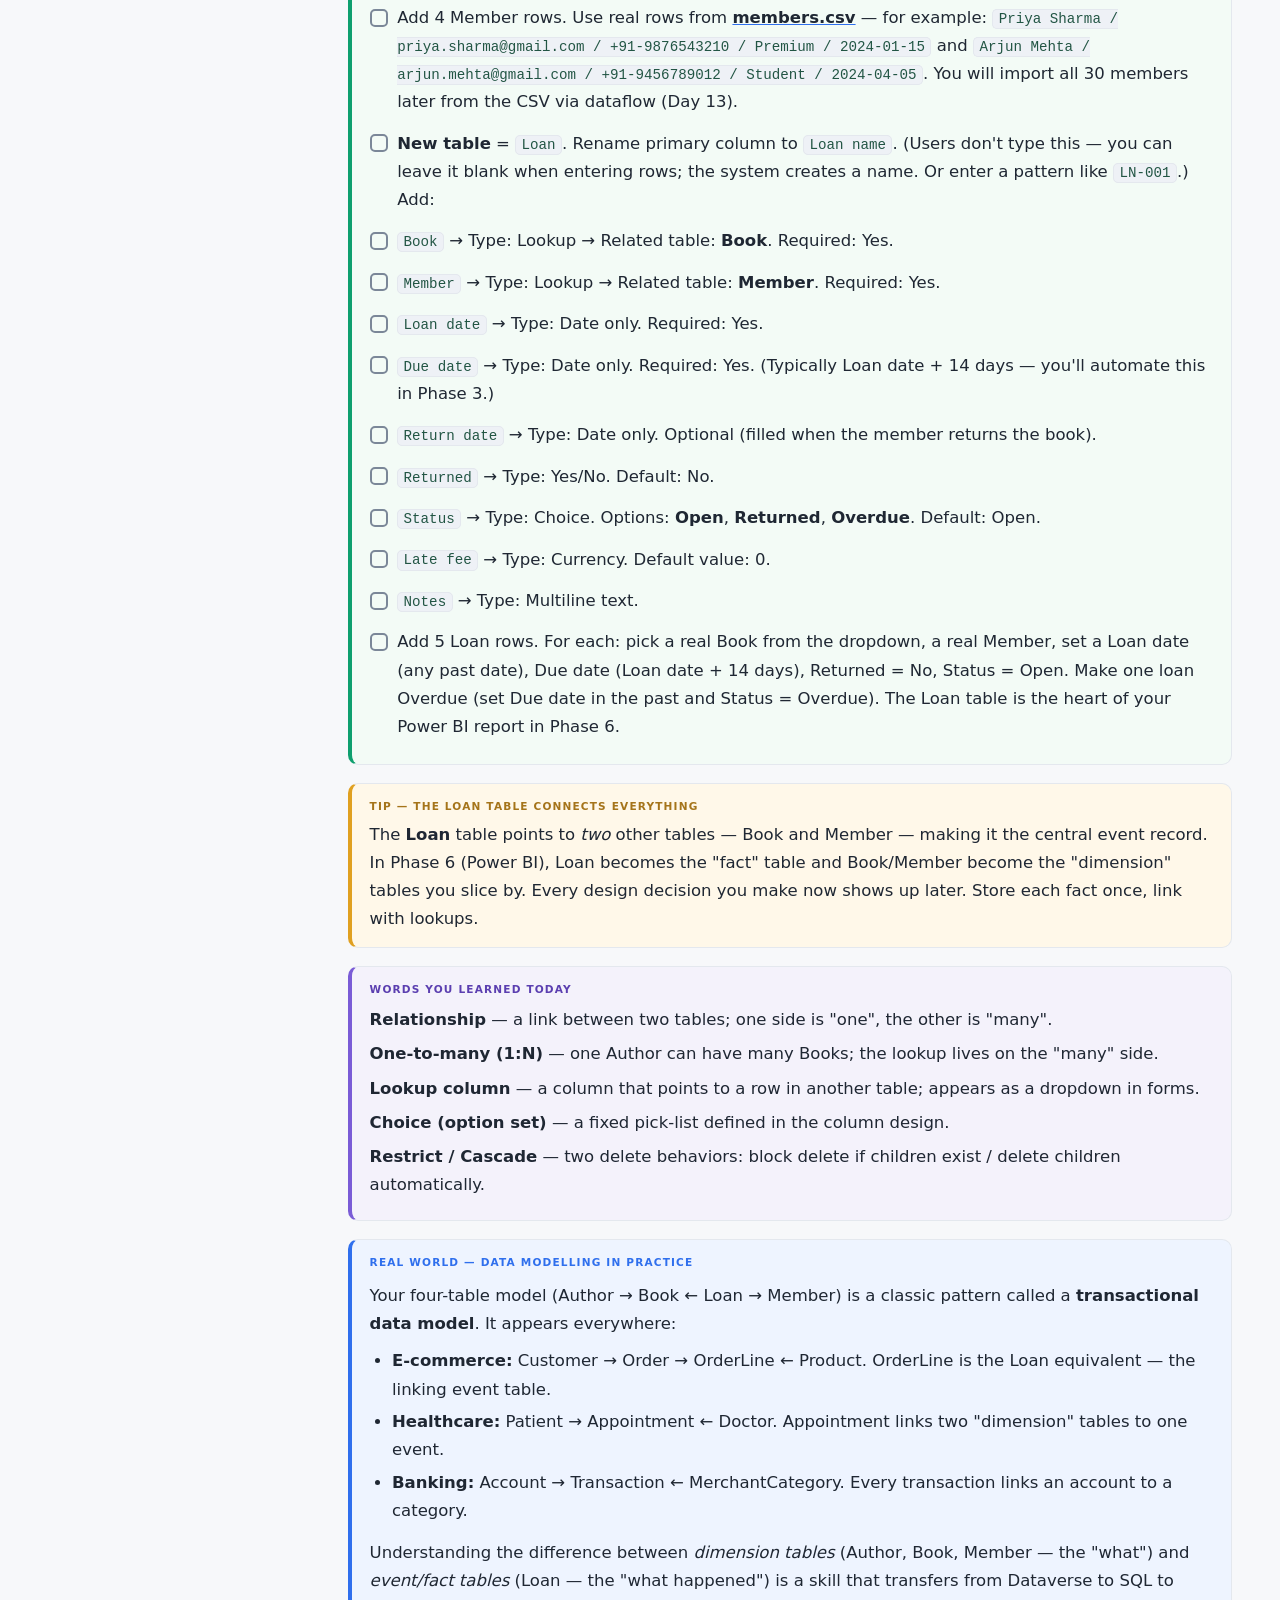
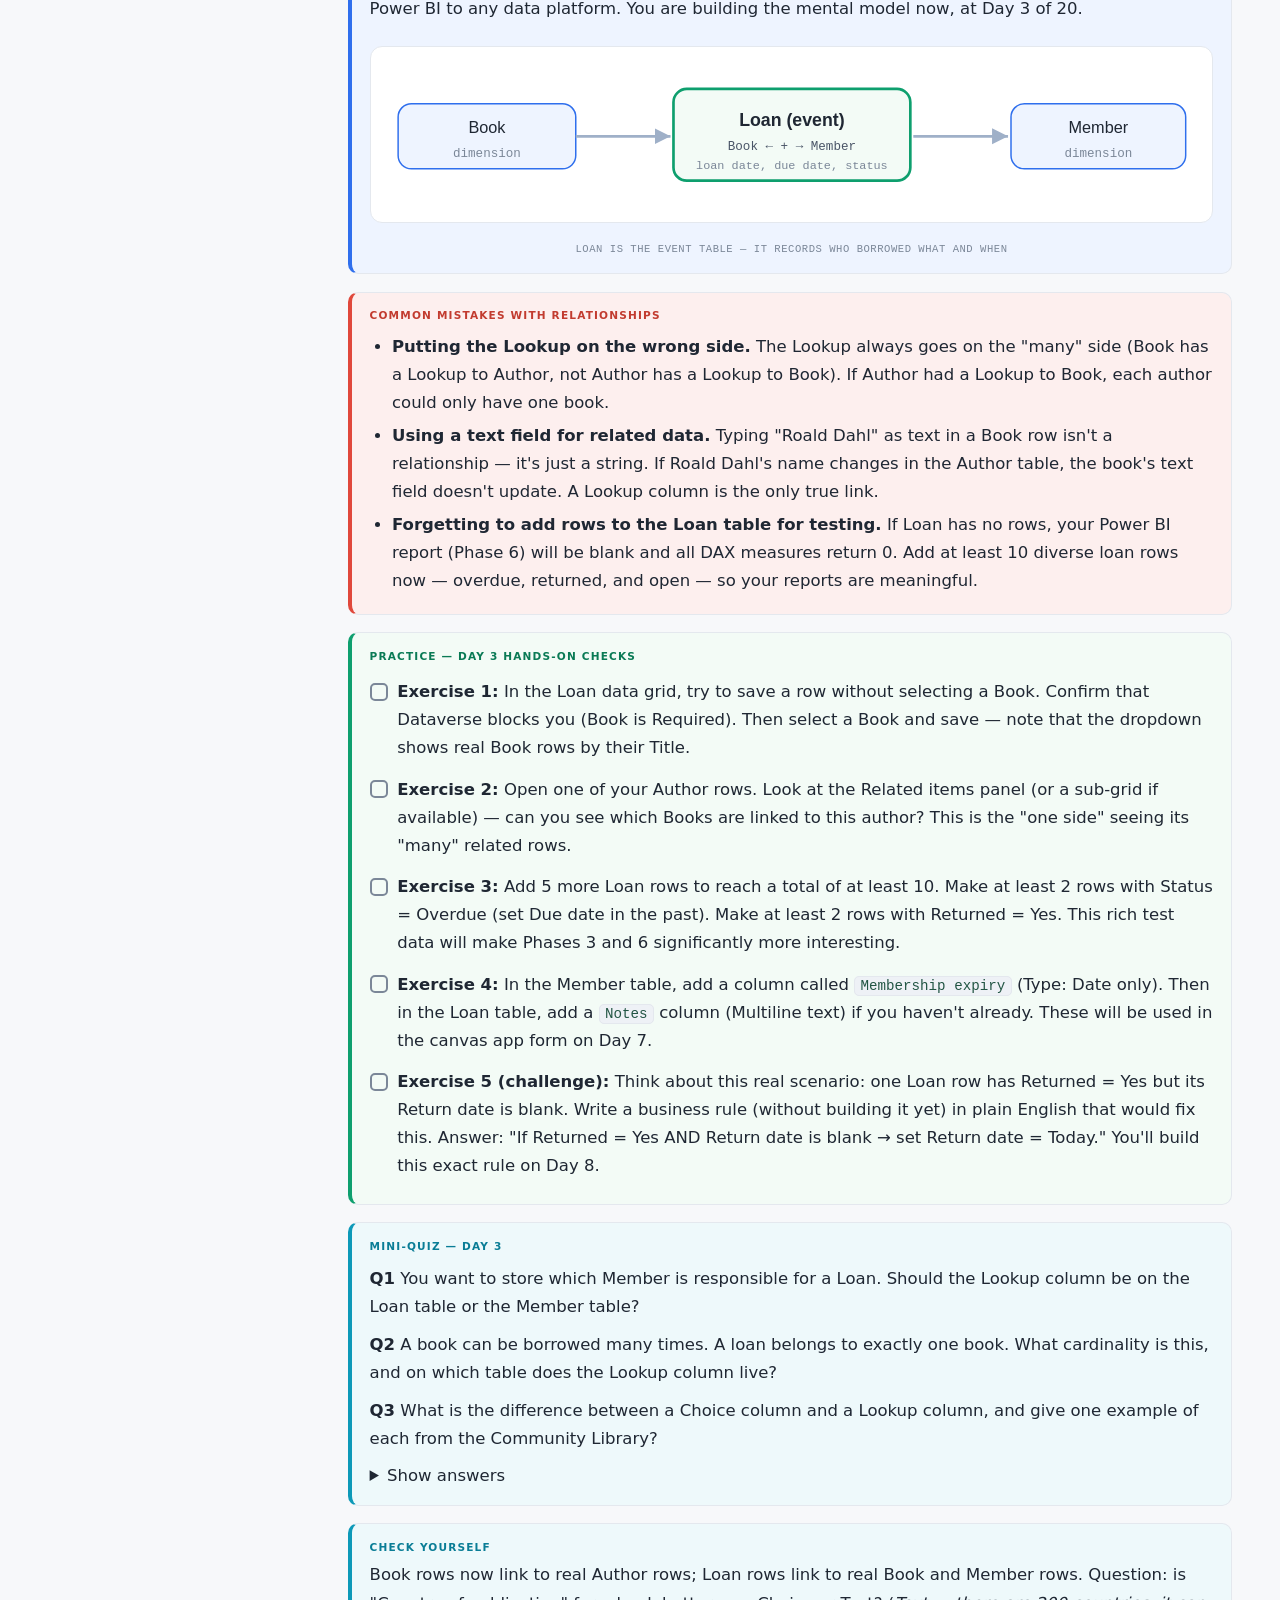
==== commit 3c07cb8a: "Add 9 sample data files and wire into course HTML All real-world datasets for the Community Library " ====
--- a/phase1.html
+++ b/phase1.html
@@ -239,12 +239,10 @@
 <li><span class="box"></span><span class="txt"><code>Total copies</code> → Type: Whole number, Default value: 1.</span></li>
 <li><span class="box"></span><span class="txt"><code>In stock</code> → Type: Yes/No, Default value: Yes.</span></li>
 <li><span class="box"></span><span class="txt">Skip <code>Author</code> for now — you'll add it as a Lookup on Day 3 once the Author table exists. For today, you can add a temporary text column called <code>Author (temp)</code> if you want.</span></li>
-<li><span class="box"></span><span class="txt">Now open the table's <strong>data grid</strong> (click <strong>Edit</strong> in the data section). Add these 5 sample rows using made-up fake data:</span></li>
-<li><span class="box"></span><span class="txt">Row 1: Title=<code>Matilda</code>, ISBN=<code>9780141365466</code>, Genre=<code>Children</code>, Pages=<code>240</code>, Published year=<code>1988</code>, Available copies=<code>2</code>, Total copies=<code>2</code>, In stock=<code>Yes</code>.</span></li>
-<li><span class="box"></span><span class="txt">Row 2: Title=<code>Dune</code>, ISBN=<code>9780441172719</code>, Genre=<code>Science</code>, Pages=<code>412</code>, Published year=<code>1965</code>, Available copies=<code>1</code>, Total copies=<code>3</code>, In stock=<code>Yes</code>.</span></li>
-<li><span class="box"></span><span class="txt">Row 3: Title=<code>Emma</code>, ISBN=<code>9780141439587</code>, Genre=<code>Fiction</code>, Pages=<code>474</code>, Published year=<code>1815</code>, Available copies=<code>1</code>, Total copies=<code>2</code>, In stock=<code>Yes</code>.</span></li>
-<li><span class="box"></span><span class="txt">Row 4: Title=<code>A Brief History of Time</code>, ISBN=<code>9780553380163</code>, Genre=<code>Science</code>, Pages=<code>212</code>, Published year=<code>1988</code>, Available copies=<code>0</code>, Total copies=<code>1</code>, In stock=<code>No</code>.</span></li>
-<li><span class="box"></span><span class="txt">Row 5: Title=<code>The Power of Habit</code>, ISBN=<code>9780812981605</code>, Genre=<code>Non-fiction</code>, Pages=<code>371</code>, Published year=<code>2012</code>, Available copies=<code>3</code>, Total copies=<code>3</code>, In stock=<code>Yes</code>.</span></li>
+<li><span class="box"></span><span class="txt">Now open the table's <strong>data grid</strong> (click <strong>Edit</strong> in the data section). Manually add these 3 rows to verify the table structure works. You'll import all 50 real books on Day 3 using <a href="../sample-data/books.csv"><strong>books.csv</strong></a> (download from the home page Sample Data section):</span></li>
+<li><span class="box"></span><span class="txt">Row 1: Title=<code>Matilda</code>, ISBN=<code>9780142410370</code>, Genre=<code>Children</code>, Pages=<code>240</code>, Published year=<code>1988</code>, Available copies=<code>2</code>, Total copies=<code>3</code>, In stock=<code>Yes</code>, Rating=<code>5</code>, Language=<code>English</code>.</span></li>
+<li><span class="box"></span><span class="txt">Row 2: Title=<code>Dune</code>, ISBN=<code>9780441013593</code>, Genre=<code>Fiction</code>, Pages=<code>412</code>, Published year=<code>1965</code>, Available copies=<code>0</code>, Total copies=<code>2</code>, In stock=<code>No</code>, Rating=<code>5</code>, Language=<code>English</code>. Note: In stock = No, Available = 0 — this tests how your canvas app will show "unavailable" books.</span></li>
+<li><span class="box"></span><span class="txt">Row 3: Title=<code>Atomic Habits</code>, ISBN=<code>9780735211292</code>, Genre=<code>Non-fiction</code>, Pages=<code>320</code>, Published year=<code>2018</code>, Available copies=<code>3</code>, Total copies=<code>4</code>, In stock=<code>Yes</code>, Rating=<code>5</code>, Language=<code>English</code>.</span></li>
 <li><span class="box"></span><span class="txt">Now look at <strong>Views</strong> (the tab on the table page). The default view is "Active Books". Click <strong>New view</strong>, name it <code>Books in stock</code>, add filter: In stock = Yes, sort by Title ascending. Save and publish. Come back to this after Day 4 when you can see it inside the model-driven app.</span></li>
 </ul></div>
 
@@ -358,9 +356,9 @@
 <li><span class="box"></span><span class="txt"><code>Country</code> → Text.</span></li>
 <li><span class="box"></span><span class="txt"><code>Born</code> → Date only.</span></li>
 <li><span class="box"></span><span class="txt"><code>Biography</code> → Multiline text.</span></li>
-<li><span class="box"></span><span class="txt">Add 3 made-up Author rows: e.g. <code>Roald Dahl / United Kingdom / 1916-09-13</code>, <code>Frank Herbert / United States / 1920-10-08</code>, <code>Jane Austen / United Kingdom / 1775-12-16</code>.</span></li>
+<li><span class="box"></span><span class="txt">Add 3 Author rows manually to verify the table works. Use these real authors from <a href="../sample-data/authors.csv"><strong>authors.csv</strong></a>: <code>Roald Dahl / United Kingdom / 1916-09-13</code>, <code>Frank Herbert / United States / 1920-10-08</code>, <code>Jane Austen / United Kingdom / 1775-12-16</code>. You will import all 46 real authors later from the CSV.</span></li>
 <li><span class="box"></span><span class="txt">Now go back to the <strong>Book</strong> table. If you added a temporary "Author (temp)" text column, delete it. Add a proper <strong>Lookup</strong> column: <strong>+ New column</strong> → name <code>Author</code> → Type: <strong>Lookup</strong> → Related table: <strong>Author</strong>. Save. Now each Book can point to a real Author row.</span></li>
-<li><span class="box"></span><span class="txt">Open each of your 5 Book rows in the data grid and set the Author lookup to the correct Author name.</span></li>
+<li><span class="box"></span><span class="txt">Open each of your 3 Book rows in the data grid and set the Author lookup: Matilda → Roald Dahl, Dune → Frank Herbert, Atomic Habits → leave blank for now (James Clear is not yet in the Author table).</span></li>
 <li><span class="box"></span><span class="txt"><strong>New table</strong> = <code>Member</code>. Rename primary column to <code>Full name</code> (Required). Add:</span></li>
 <li><span class="box"></span><span class="txt"><code>Email</code> → Type: Email.</span></li>
 <li><span class="box"></span><span class="txt"><code>Phone</code> → Type: Phone.</span></li>
@@ -368,7 +366,7 @@
 <li><span class="box"></span><span class="txt"><code>Membership expiry</code> → Type: Date only.</span></li>
 <li><span class="box"></span><span class="txt"><code>Membership</code> → Type: Choice. Options: <strong>Standard</strong>, <strong>Student</strong>, <strong>Senior</strong>, <strong>Premium</strong>. Default: Standard.</span></li>
 <li><span class="box"></span><span class="txt"><code>Active</code> → Type: Yes/No. Default: Yes.</span></li>
-<li><span class="box"></span><span class="txt">Add 4 made-up Member rows. Example: <code>Priya Sharma / priya.s@fakemail.com / +91-9876543210 / Student</code>. Use clearly fake email addresses.</span></li>
+<li><span class="box"></span><span class="txt">Add 4 Member rows. Use real rows from <a href="../sample-data/members.csv"><strong>members.csv</strong></a> — for example: <code>Priya Sharma / priya.sharma@gmail.com / +91-9876543210 / Premium / 2024-01-15</code> and <code>Arjun Mehta / arjun.mehta@gmail.com / +91-9456789012 / Student / 2024-04-05</code>. You will import all 30 members later from the CSV via dataflow (Day 13).</span></li>
 <li><span class="box"></span><span class="txt"><strong>New table</strong> = <code>Loan</code>. Rename primary column to <code>Loan name</code>. (Users don't type this — you can leave it blank when entering rows; the system creates a name. Or enter a pattern like <code>LN-001</code>.) Add:</span></li>
 <li><span class="box"></span><span class="txt"><code>Book</code> → Type: Lookup → Related table: <strong>Book</strong>. Required: Yes.</span></li>
 <li><span class="box"></span><span class="txt"><code>Member</code> → Type: Lookup → Related table: <strong>Member</strong>. Required: Yes.</span></li>
--- a/assets/course.css
+++ b/assets/course.css
@@ -44,7 +44,7 @@
 .subs a.on{color:var(--accent);border-left-color:var(--accent);font-weight:600}
 
 /* ---- main ---- */
-main{margin-left:var(--rail);max-width:920px;padding:0 3rem 6rem}
+main{margin-left:var(--rail);padding:0 3rem 6rem}
 .wrap{padding-top:1.6rem}
 .crumb{font-family:var(--mono);font-size:.66rem;letter-spacing:.1em;text-transform:uppercase;color:var(--ink3);
   padding-top:1.6rem}
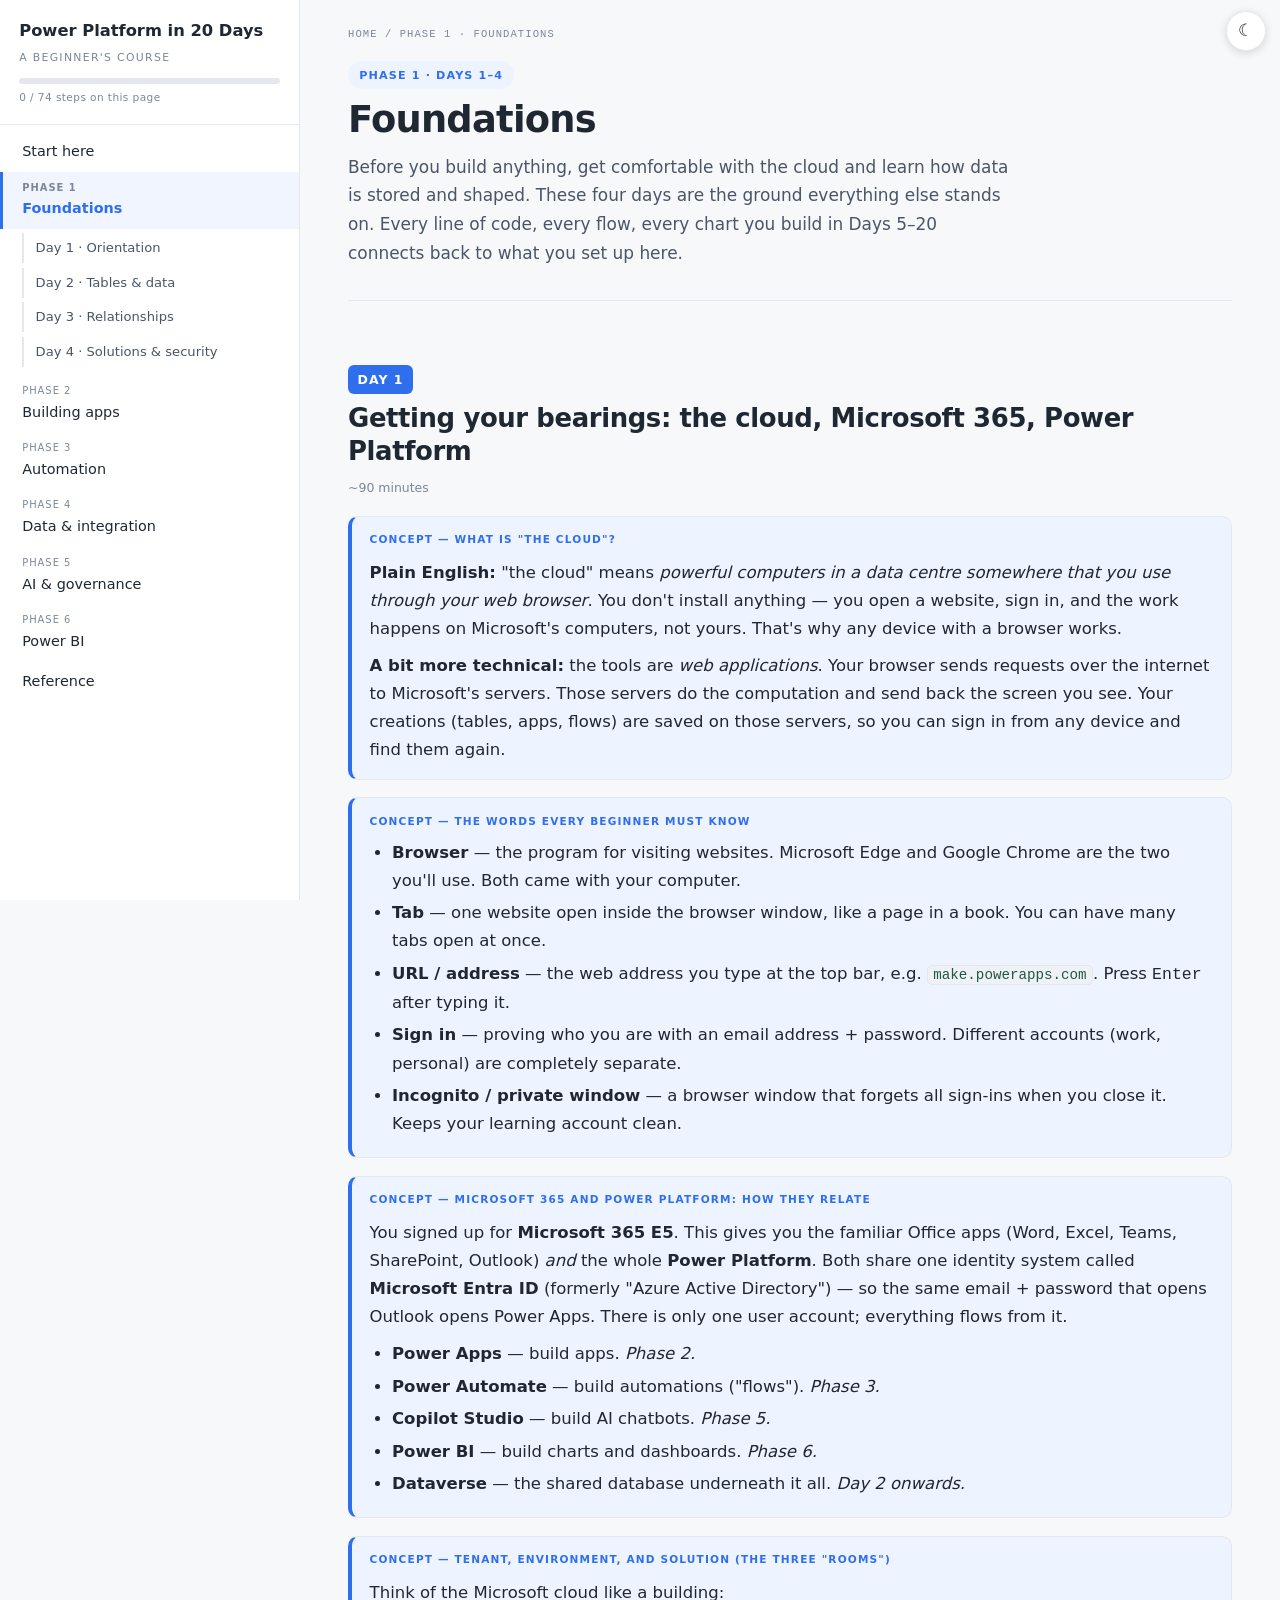
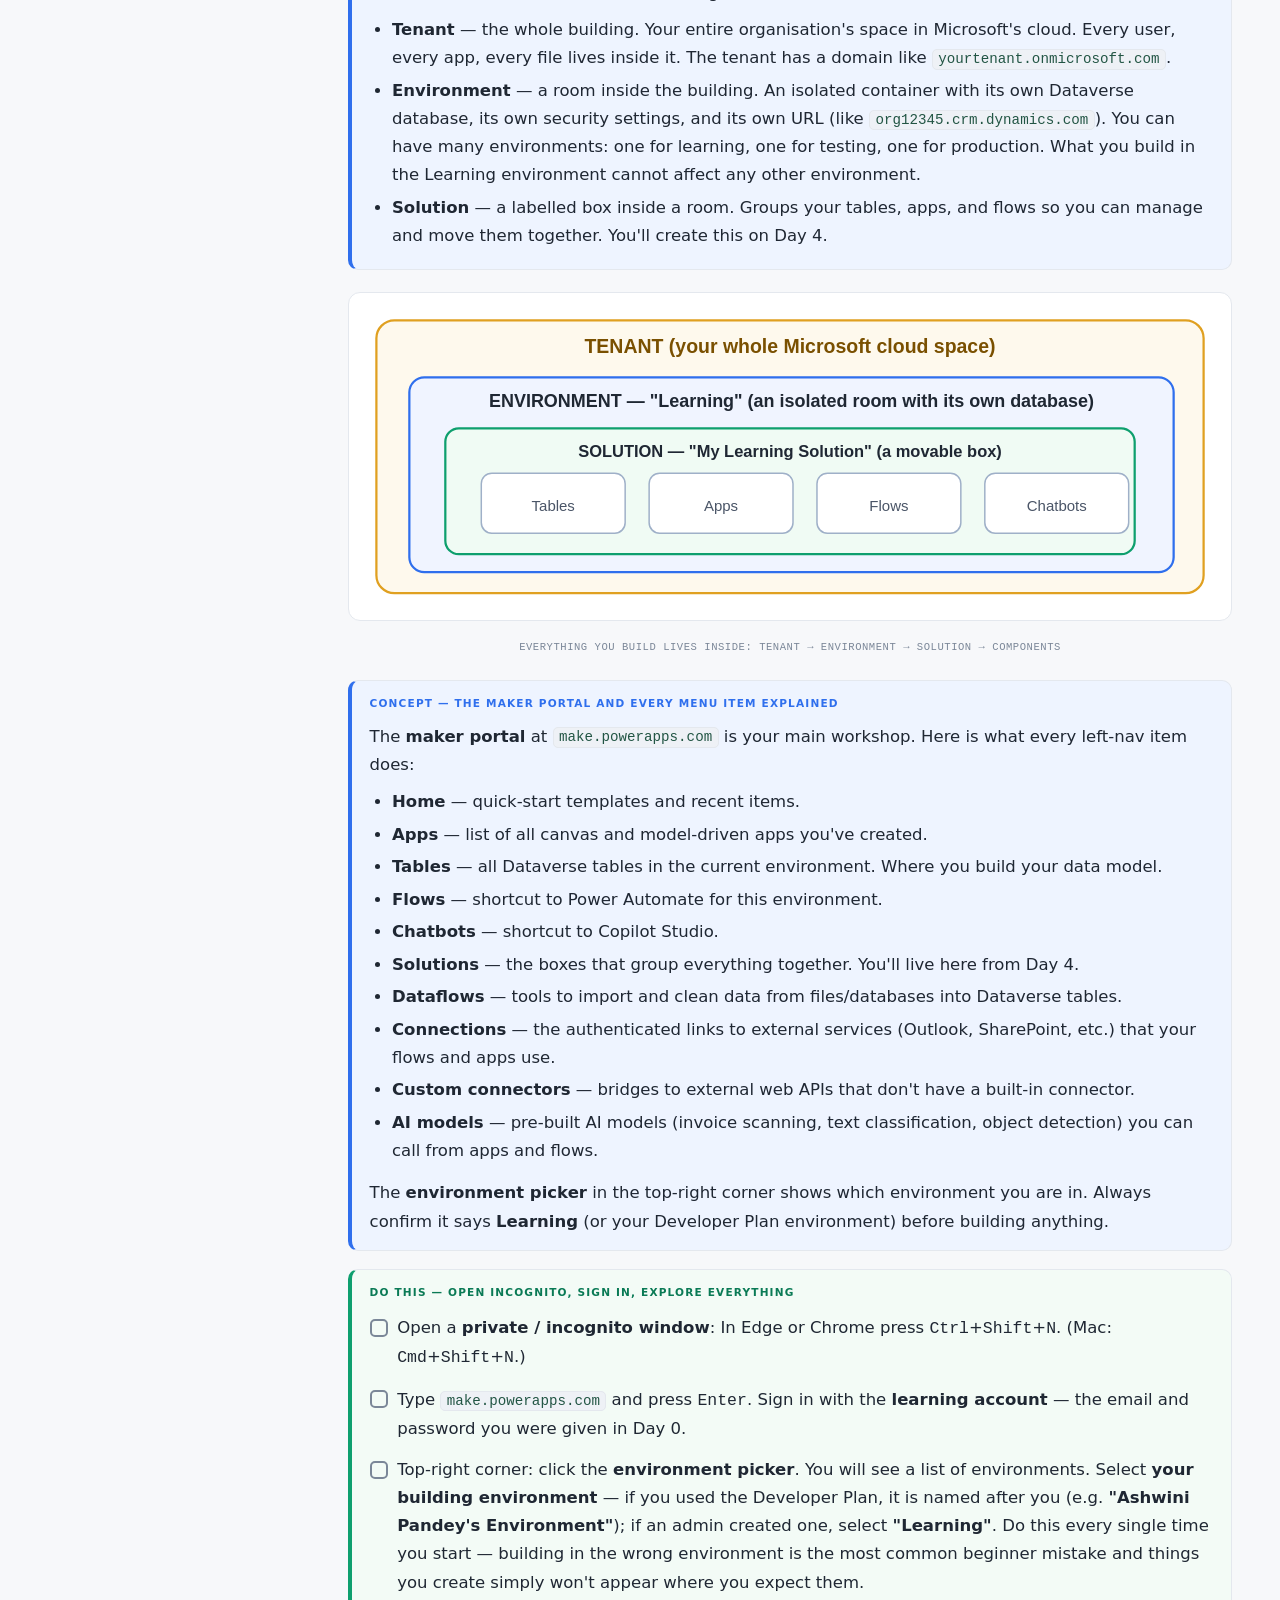
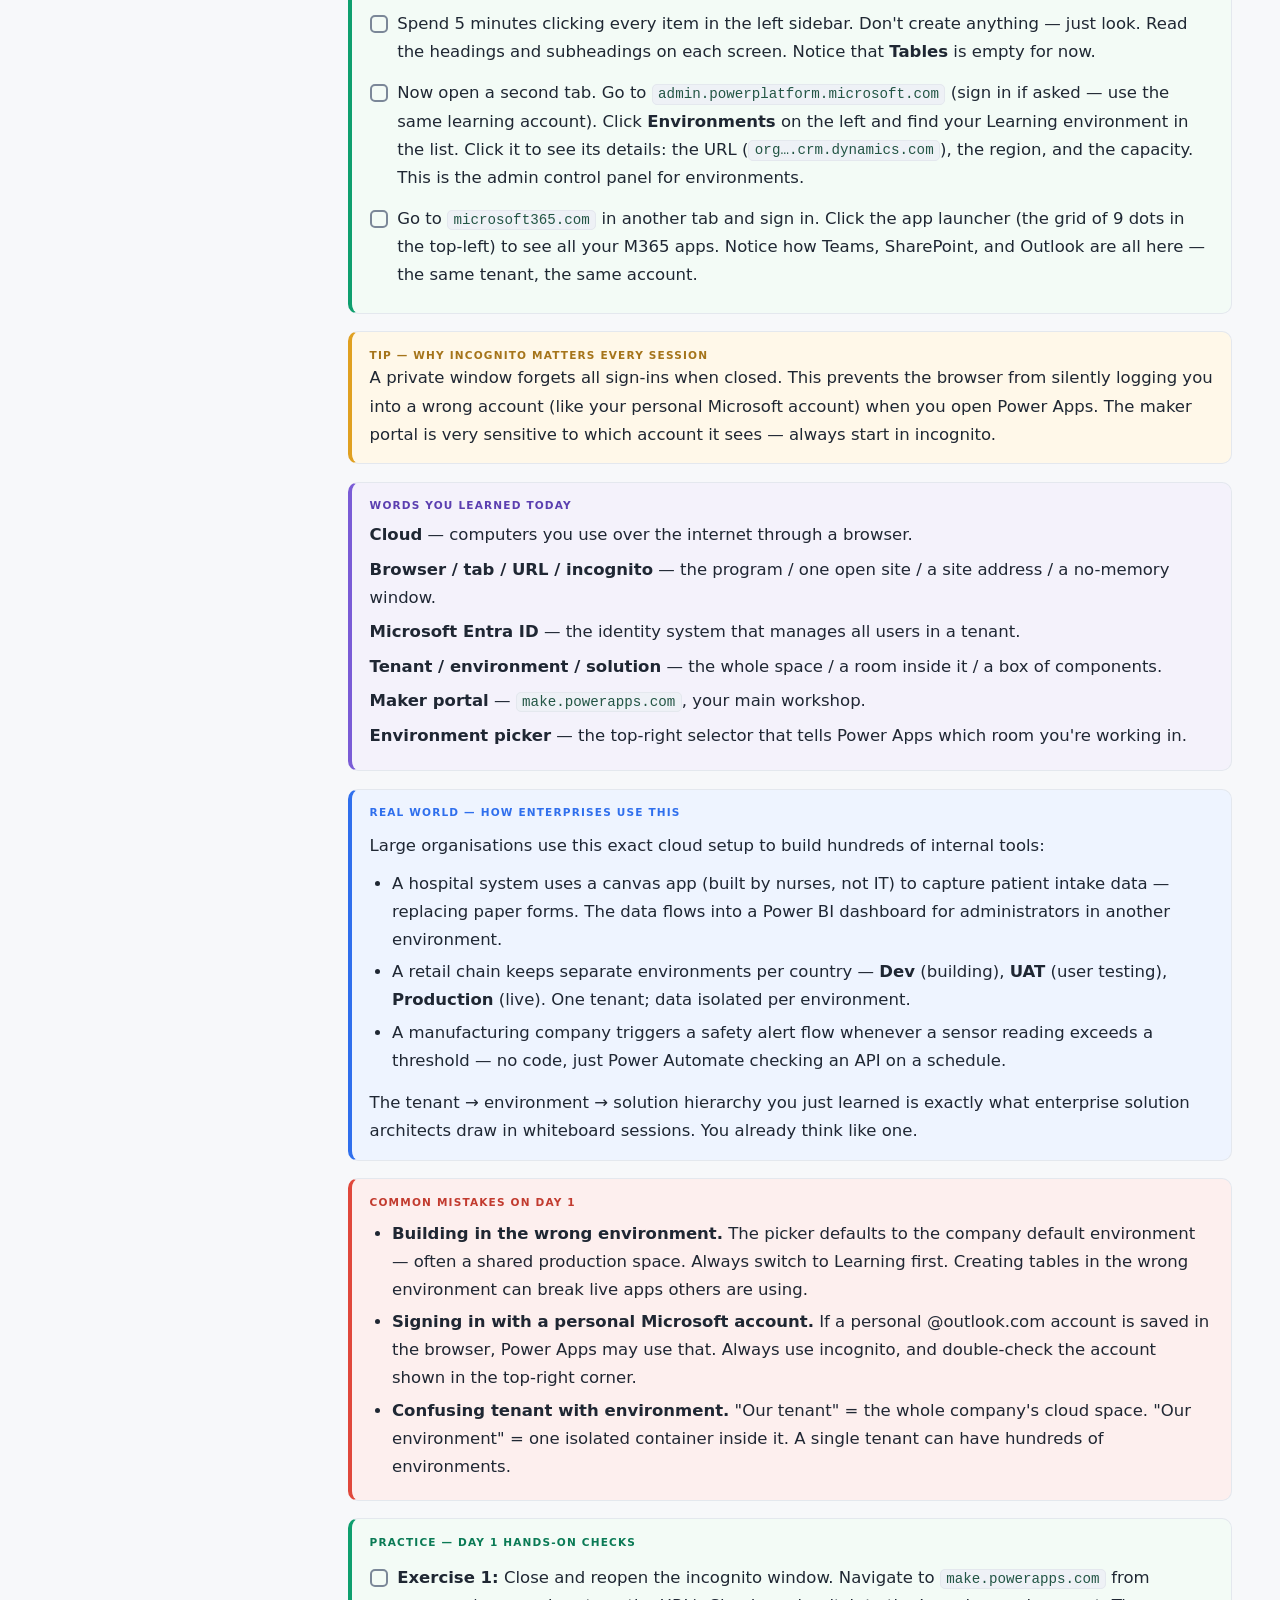
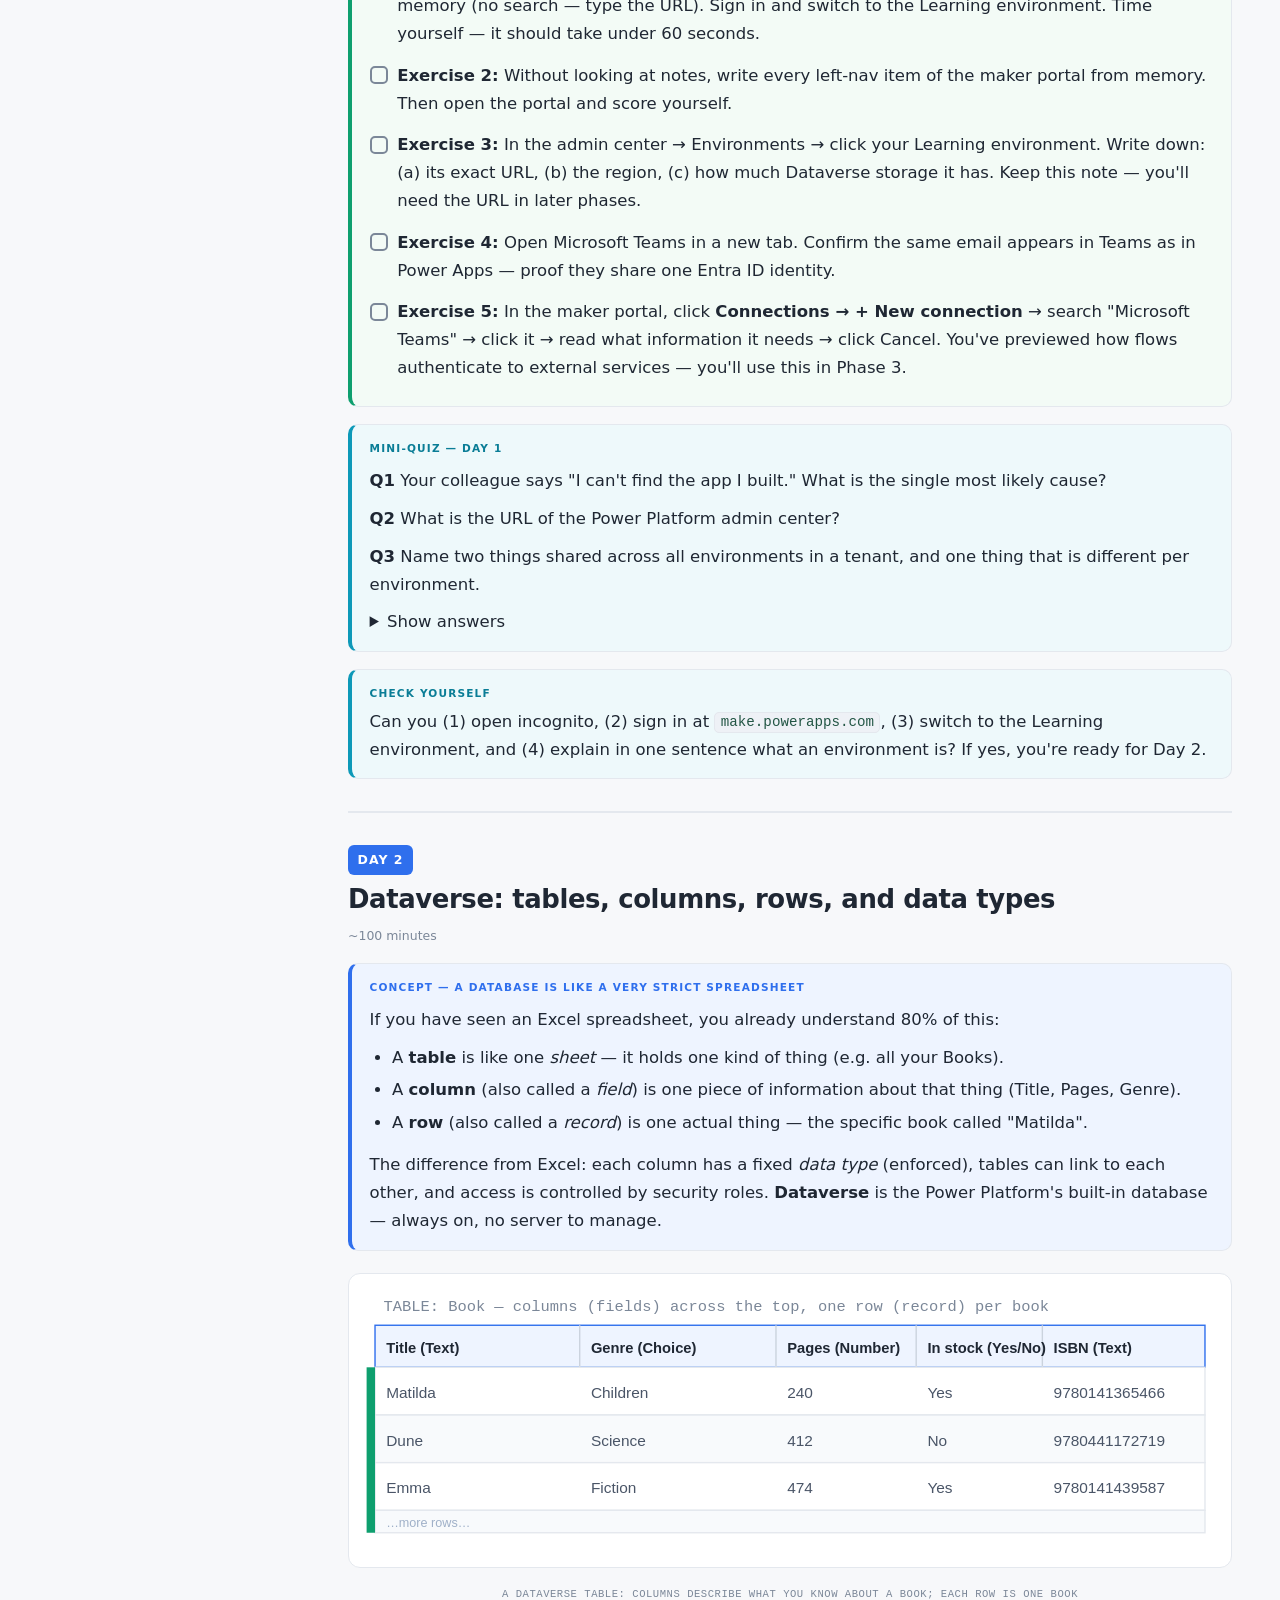
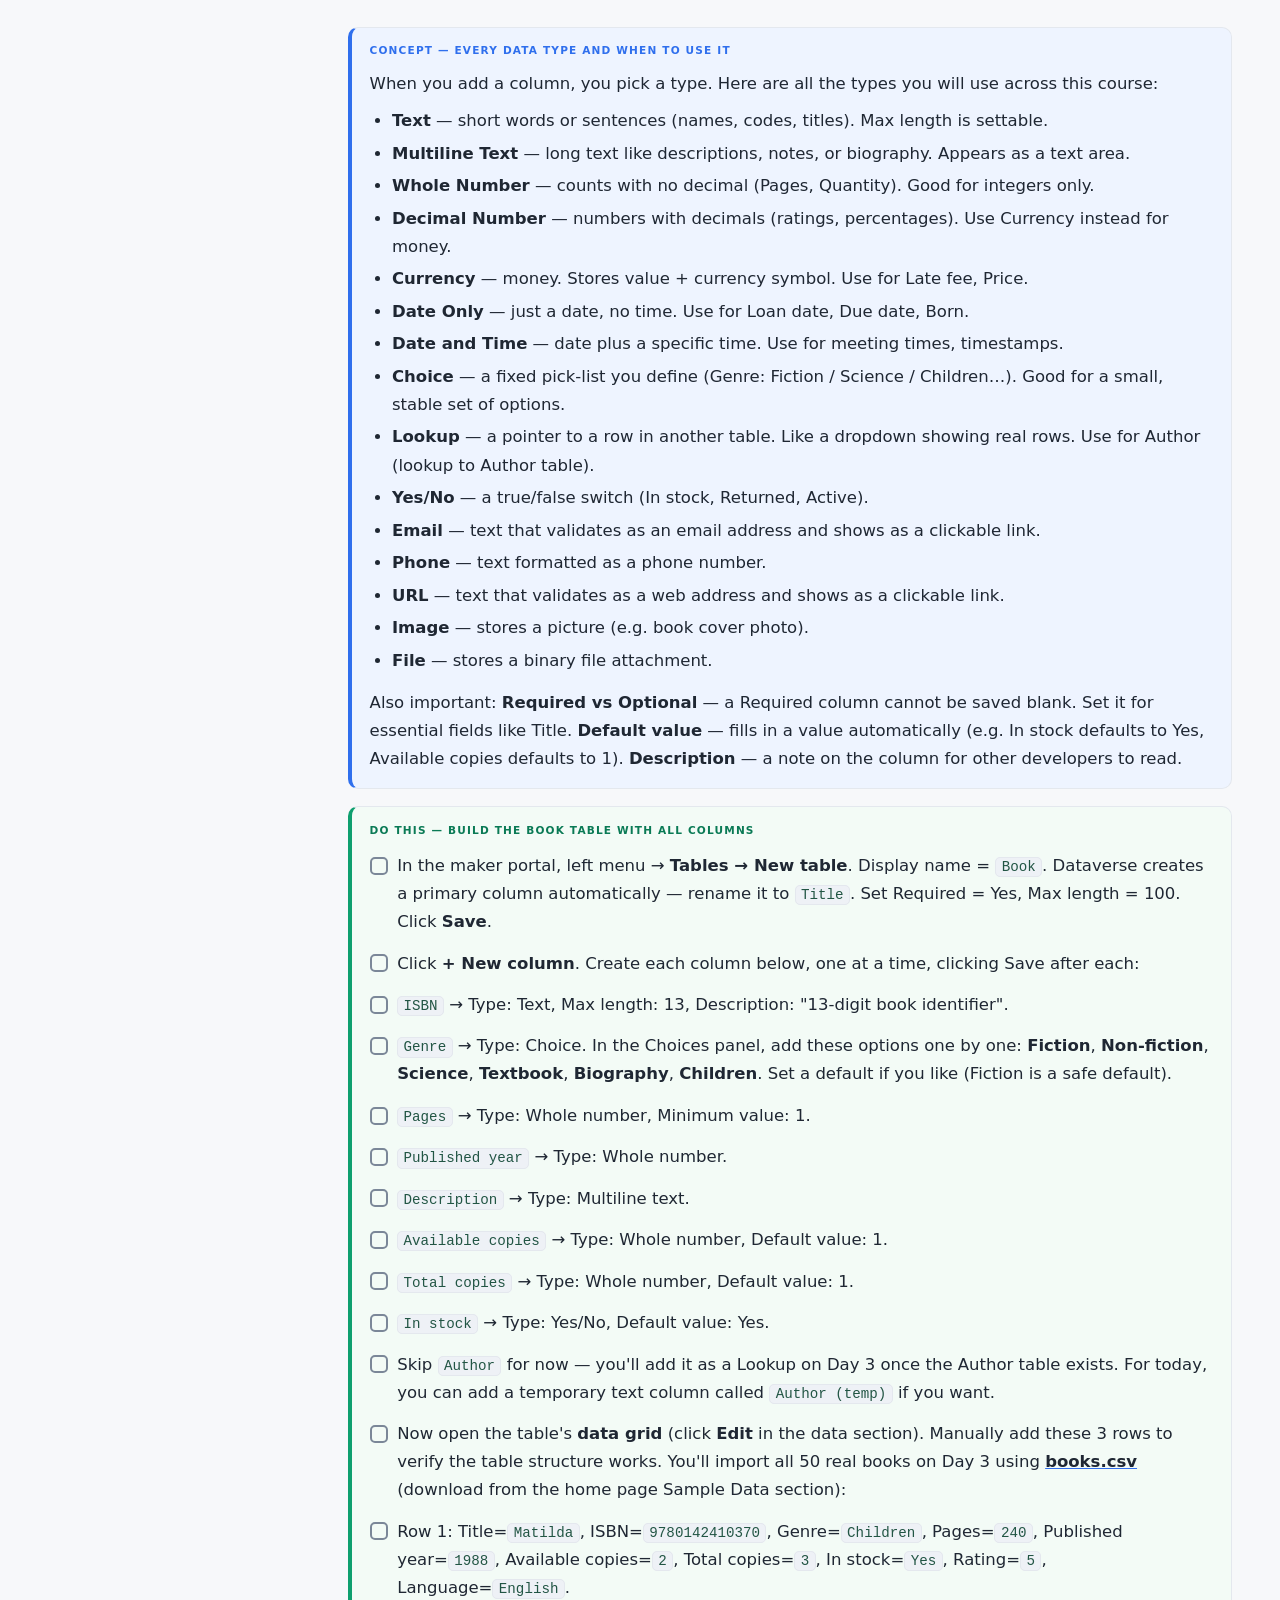
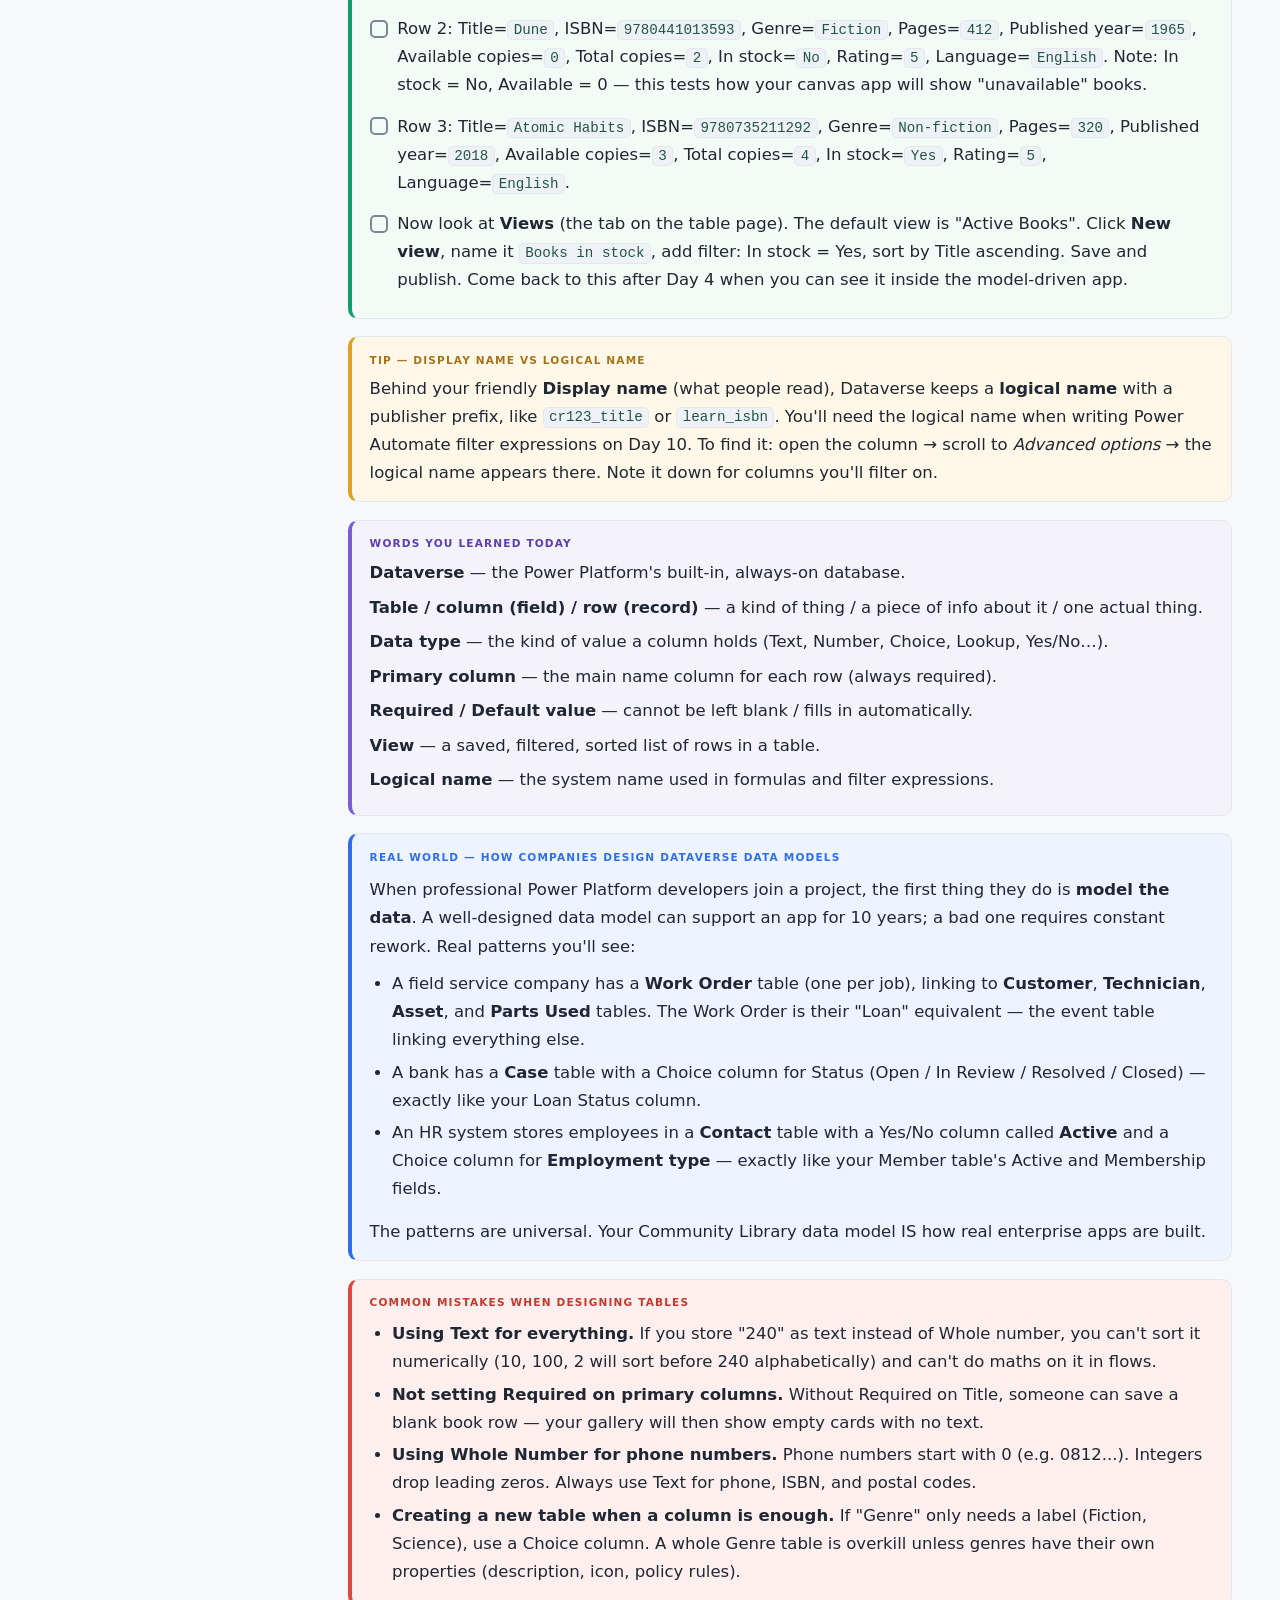
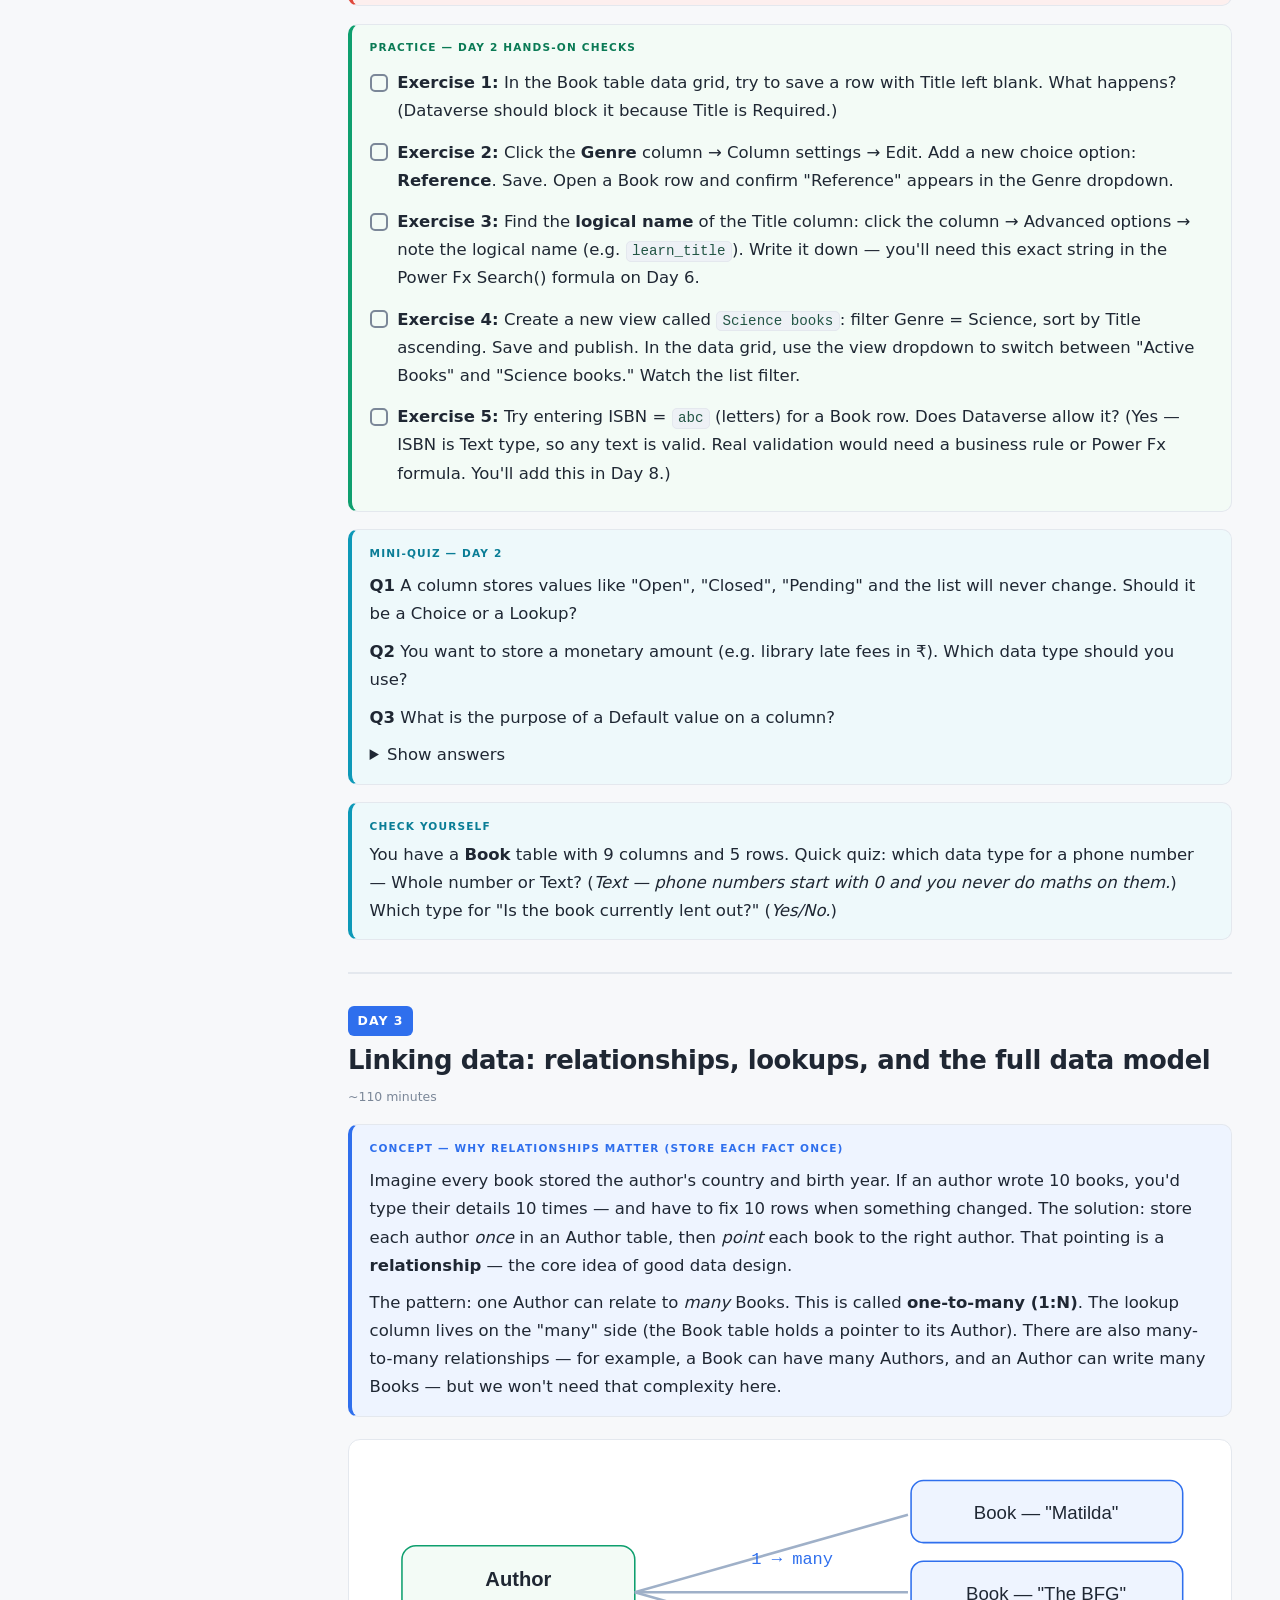
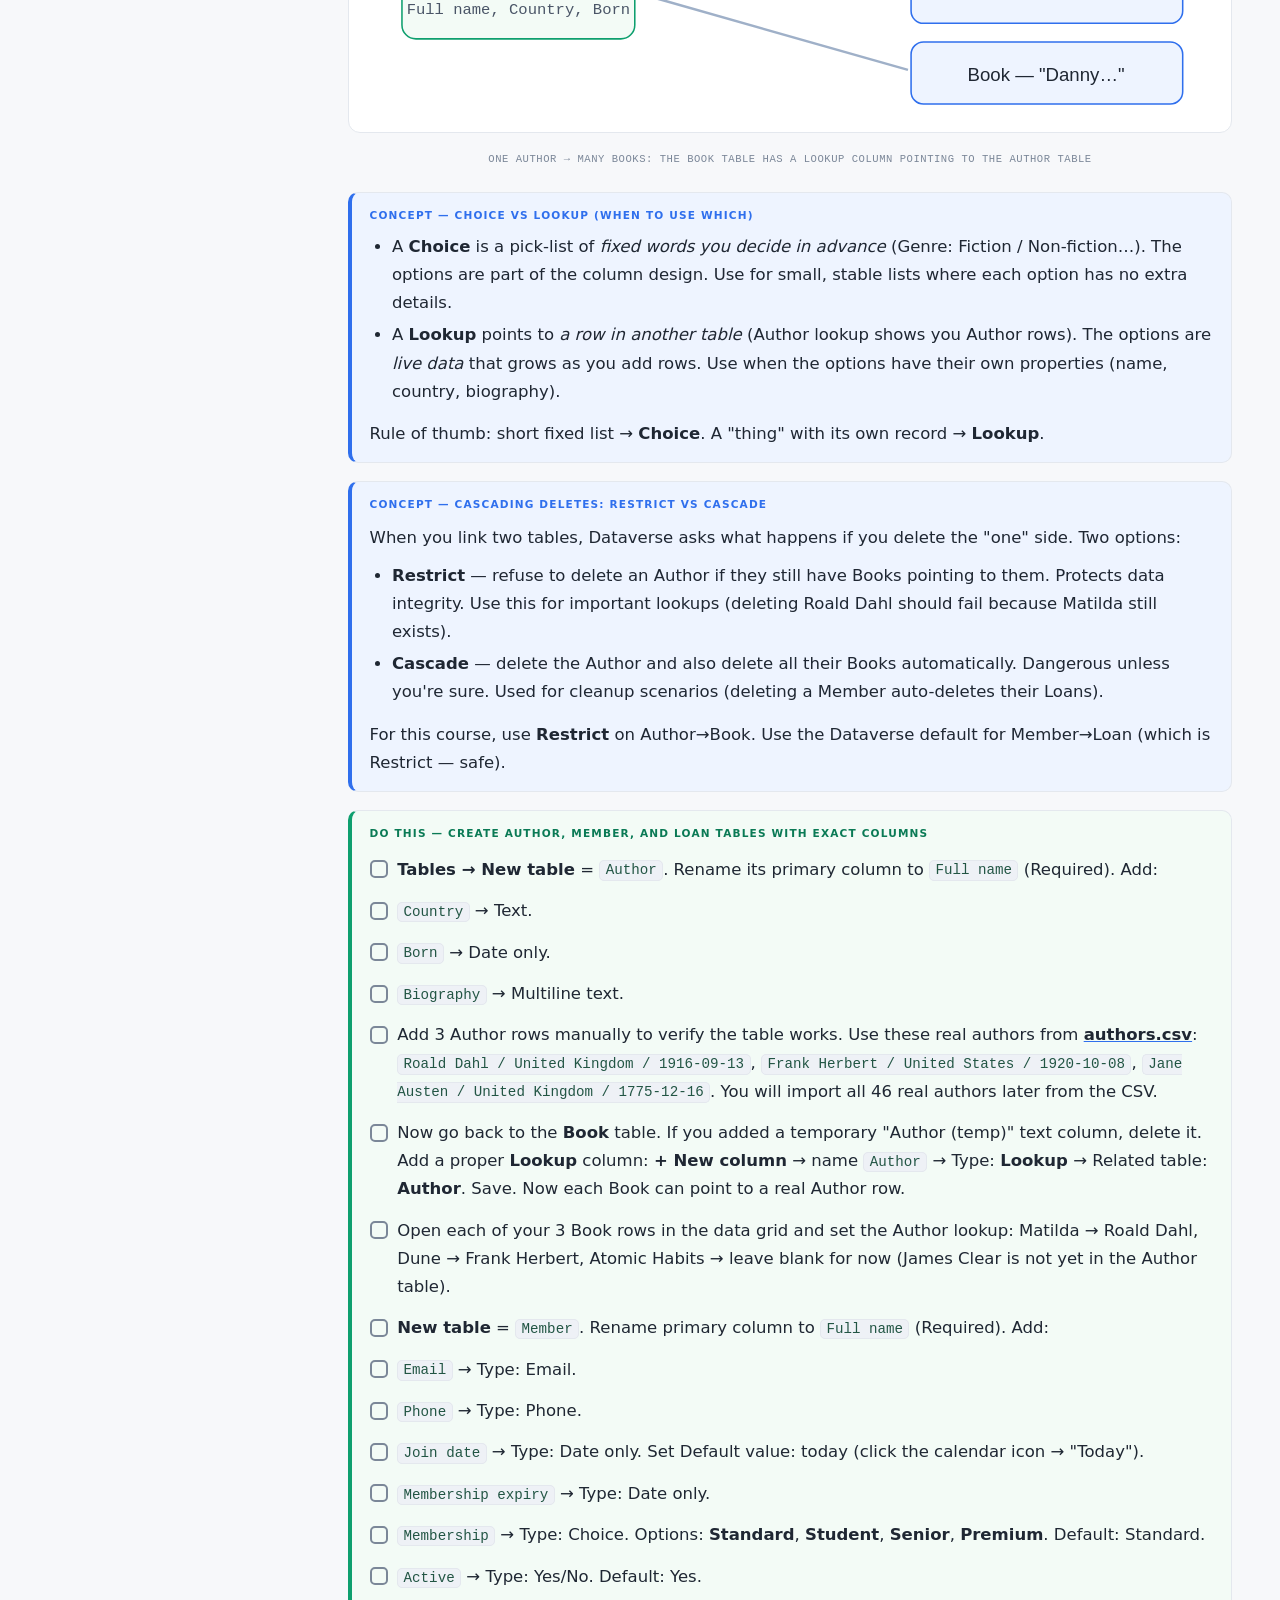
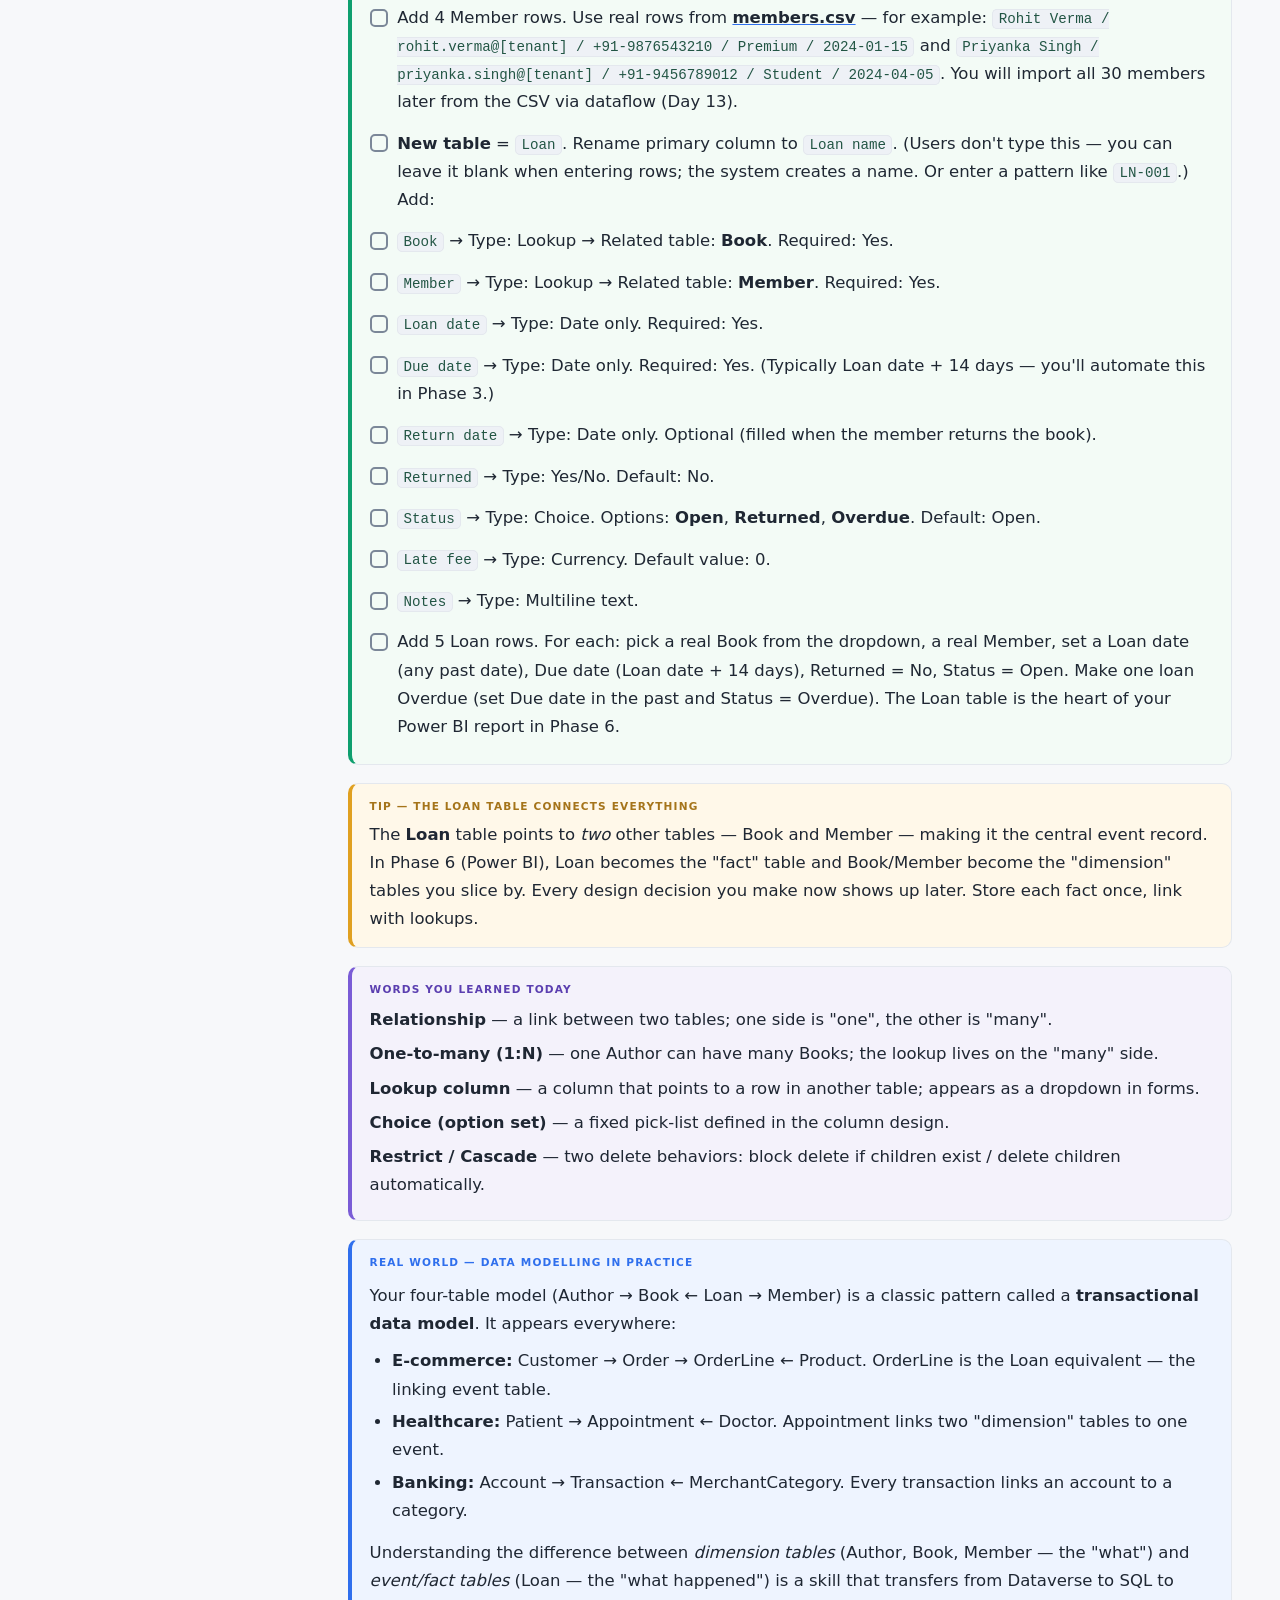
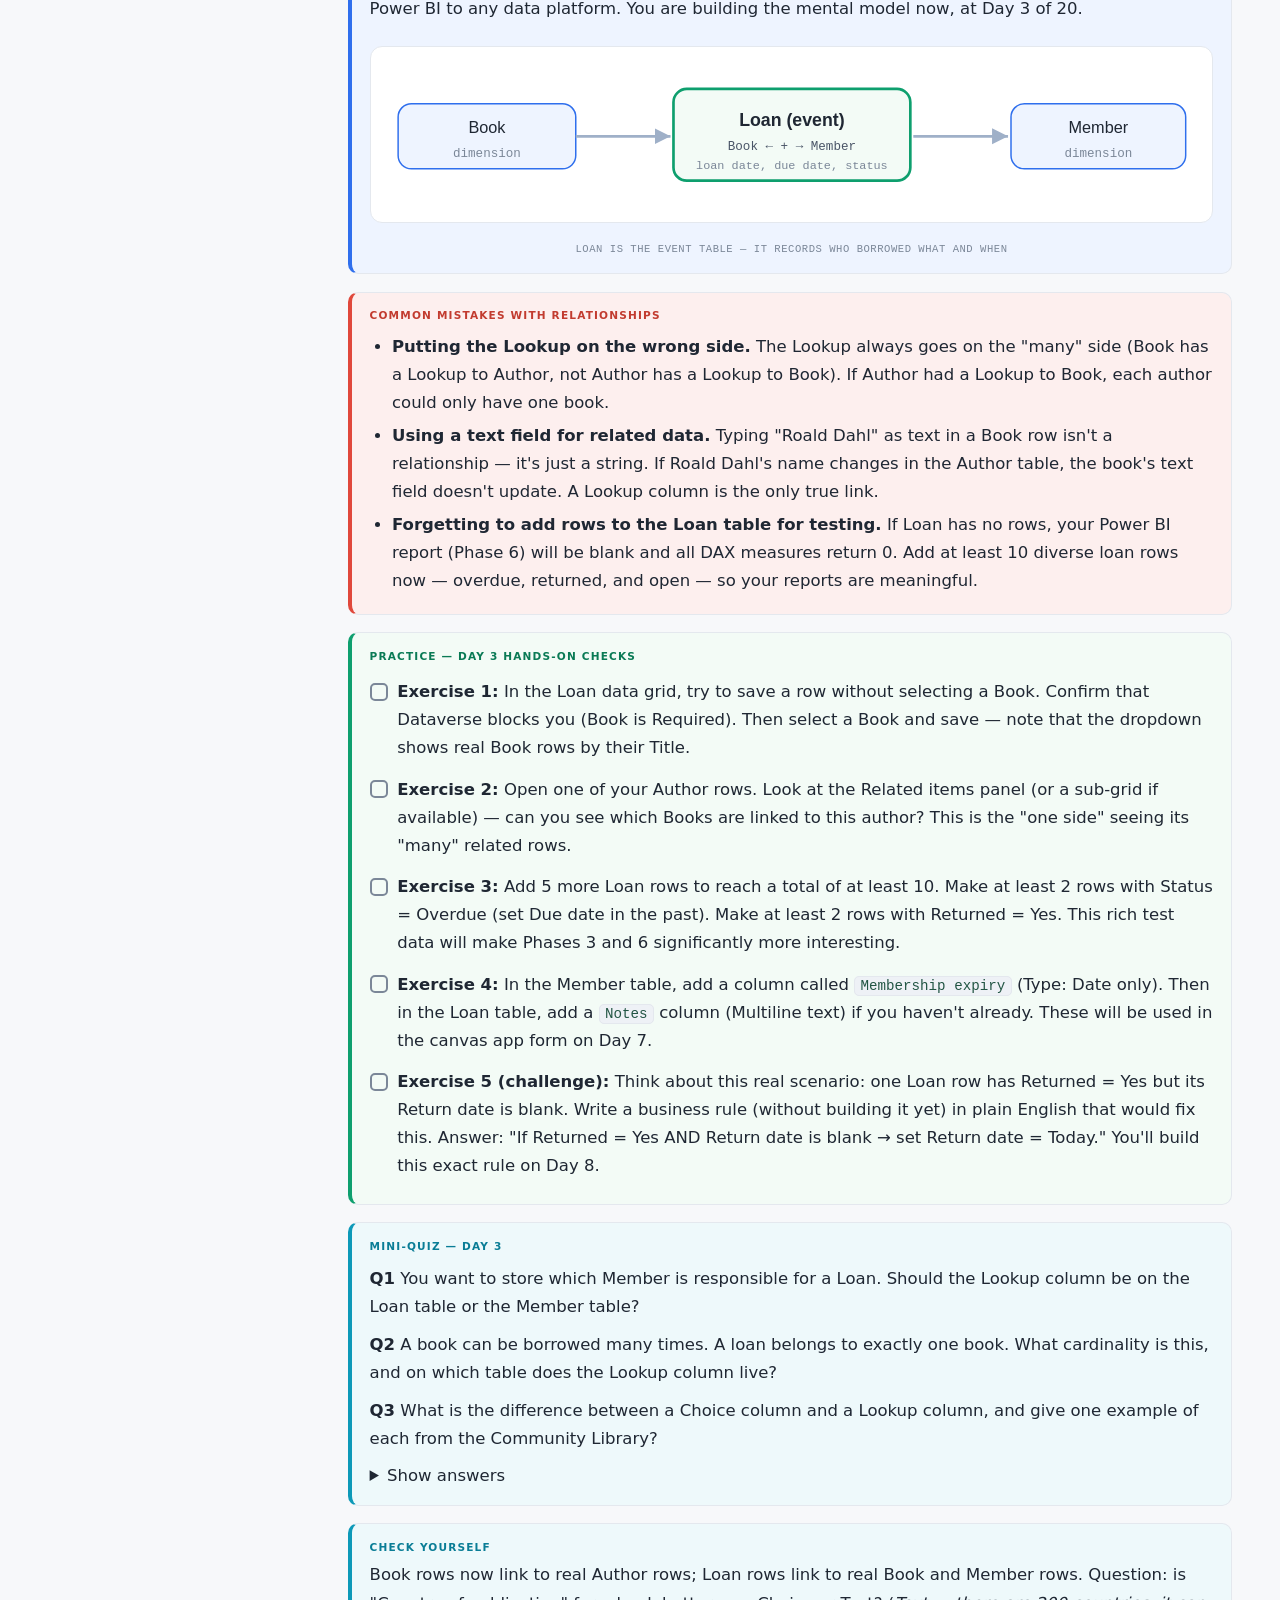
==== commit 352e0750: "Rewrite Day 0 setup with 3 environments, 6 North Indian test users, and role guide - Complete Day 0 " ====
--- a/phase1.html
+++ b/phase1.html
@@ -366,7 +366,7 @@
 <li><span class="box"></span><span class="txt"><code>Membership expiry</code> → Type: Date only.</span></li>
 <li><span class="box"></span><span class="txt"><code>Membership</code> → Type: Choice. Options: <strong>Standard</strong>, <strong>Student</strong>, <strong>Senior</strong>, <strong>Premium</strong>. Default: Standard.</span></li>
 <li><span class="box"></span><span class="txt"><code>Active</code> → Type: Yes/No. Default: Yes.</span></li>
-<li><span class="box"></span><span class="txt">Add 4 Member rows. Use real rows from <a href="../sample-data/members.csv"><strong>members.csv</strong></a> — for example: <code>Priya Sharma / priya.sharma@gmail.com / +91-9876543210 / Premium / 2024-01-15</code> and <code>Arjun Mehta / arjun.mehta@gmail.com / +91-9456789012 / Student / 2024-04-05</code>. You will import all 30 members later from the CSV via dataflow (Day 13).</span></li>
+<li><span class="box"></span><span class="txt">Add 4 Member rows. Use real rows from <a href="../sample-data/members.csv"><strong>members.csv</strong></a> — for example: <code>Rohit Verma / rohit.verma@[tenant] / +91-9876543210 / Premium / 2024-01-15</code> and <code>Priyanka Singh / priyanka.singh@[tenant] / +91-9456789012 / Student / 2024-04-05</code>. You will import all 30 members later from the CSV via dataflow (Day 13).</span></li>
 <li><span class="box"></span><span class="txt"><strong>New table</strong> = <code>Loan</code>. Rename primary column to <code>Loan name</code>. (Users don't type this — you can leave it blank when entering rows; the system creates a name. Or enter a pattern like <code>LN-001</code>.) Add:</span></li>
 <li><span class="box"></span><span class="txt"><code>Book</code> → Type: Lookup → Related table: <strong>Book</strong>. Required: Yes.</span></li>
 <li><span class="box"></span><span class="txt"><code>Member</code> → Type: Lookup → Related table: <strong>Member</strong>. Required: Yes.</span></li>
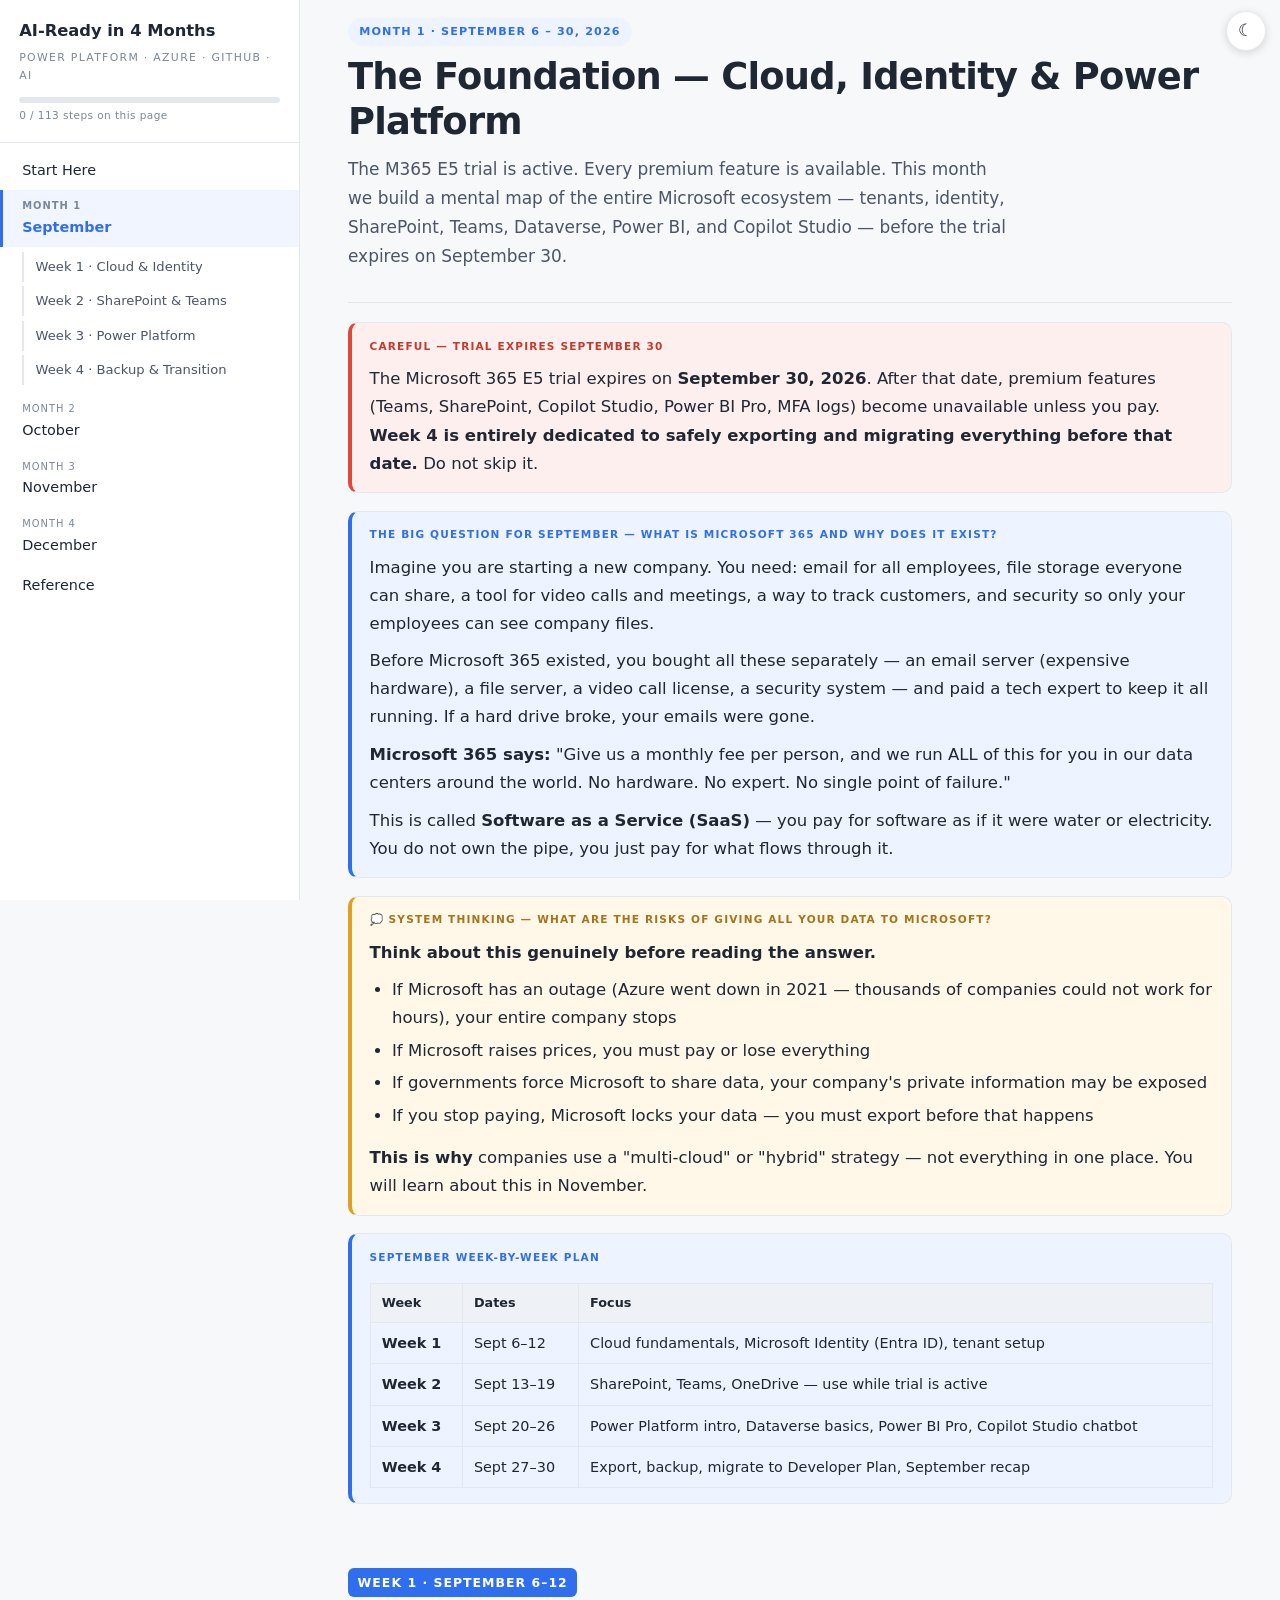
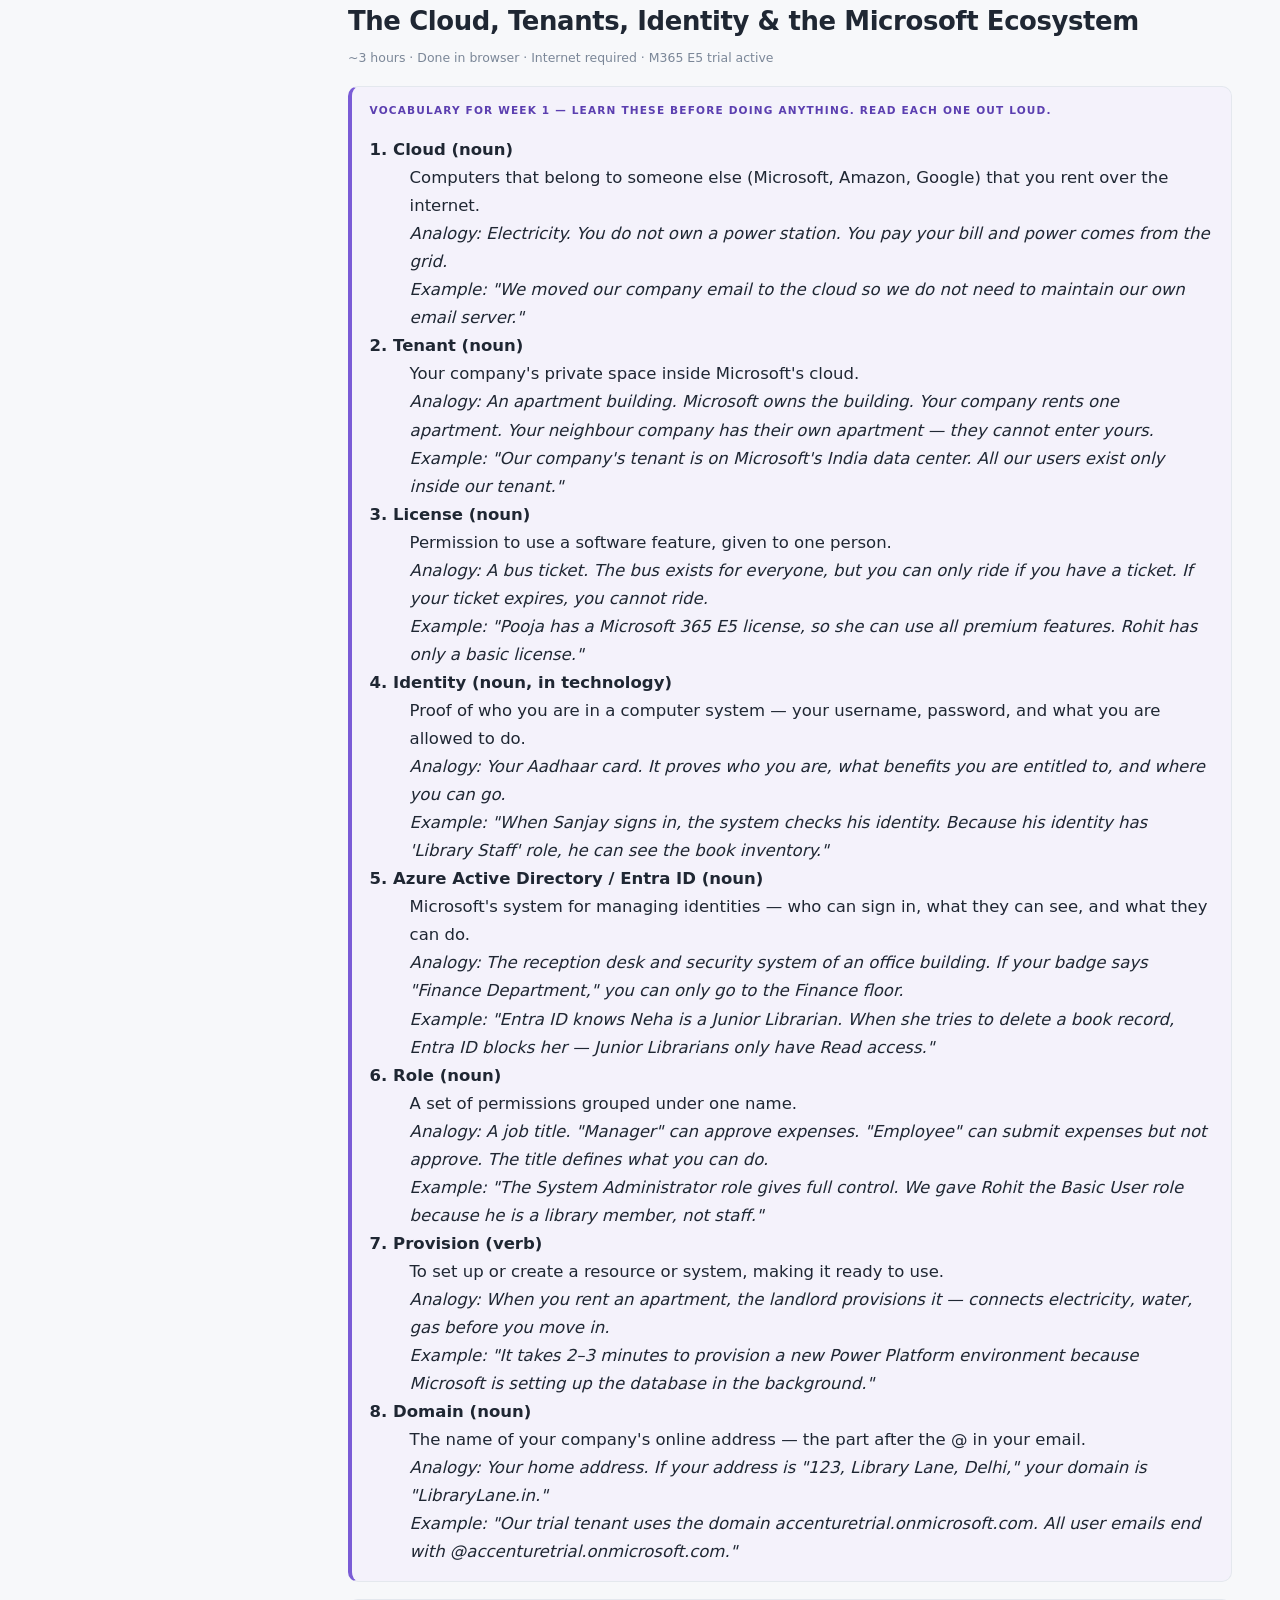
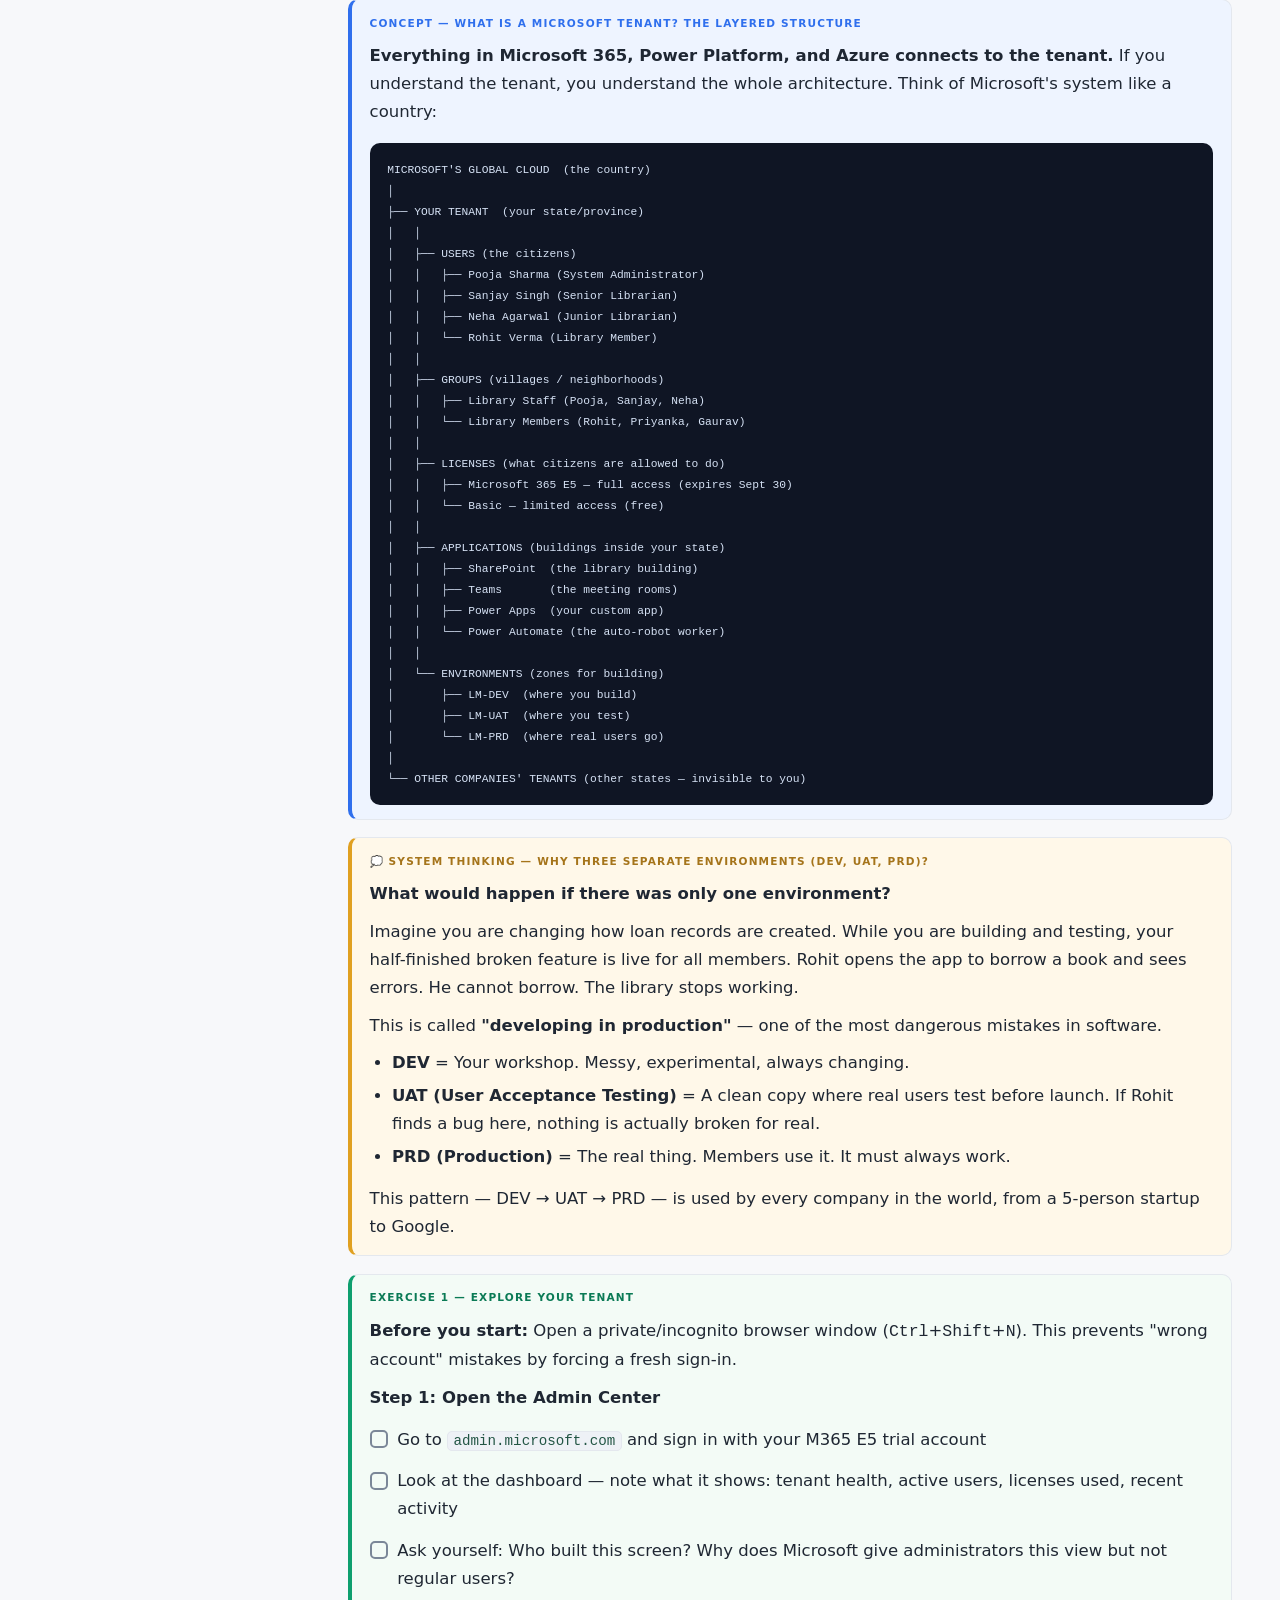
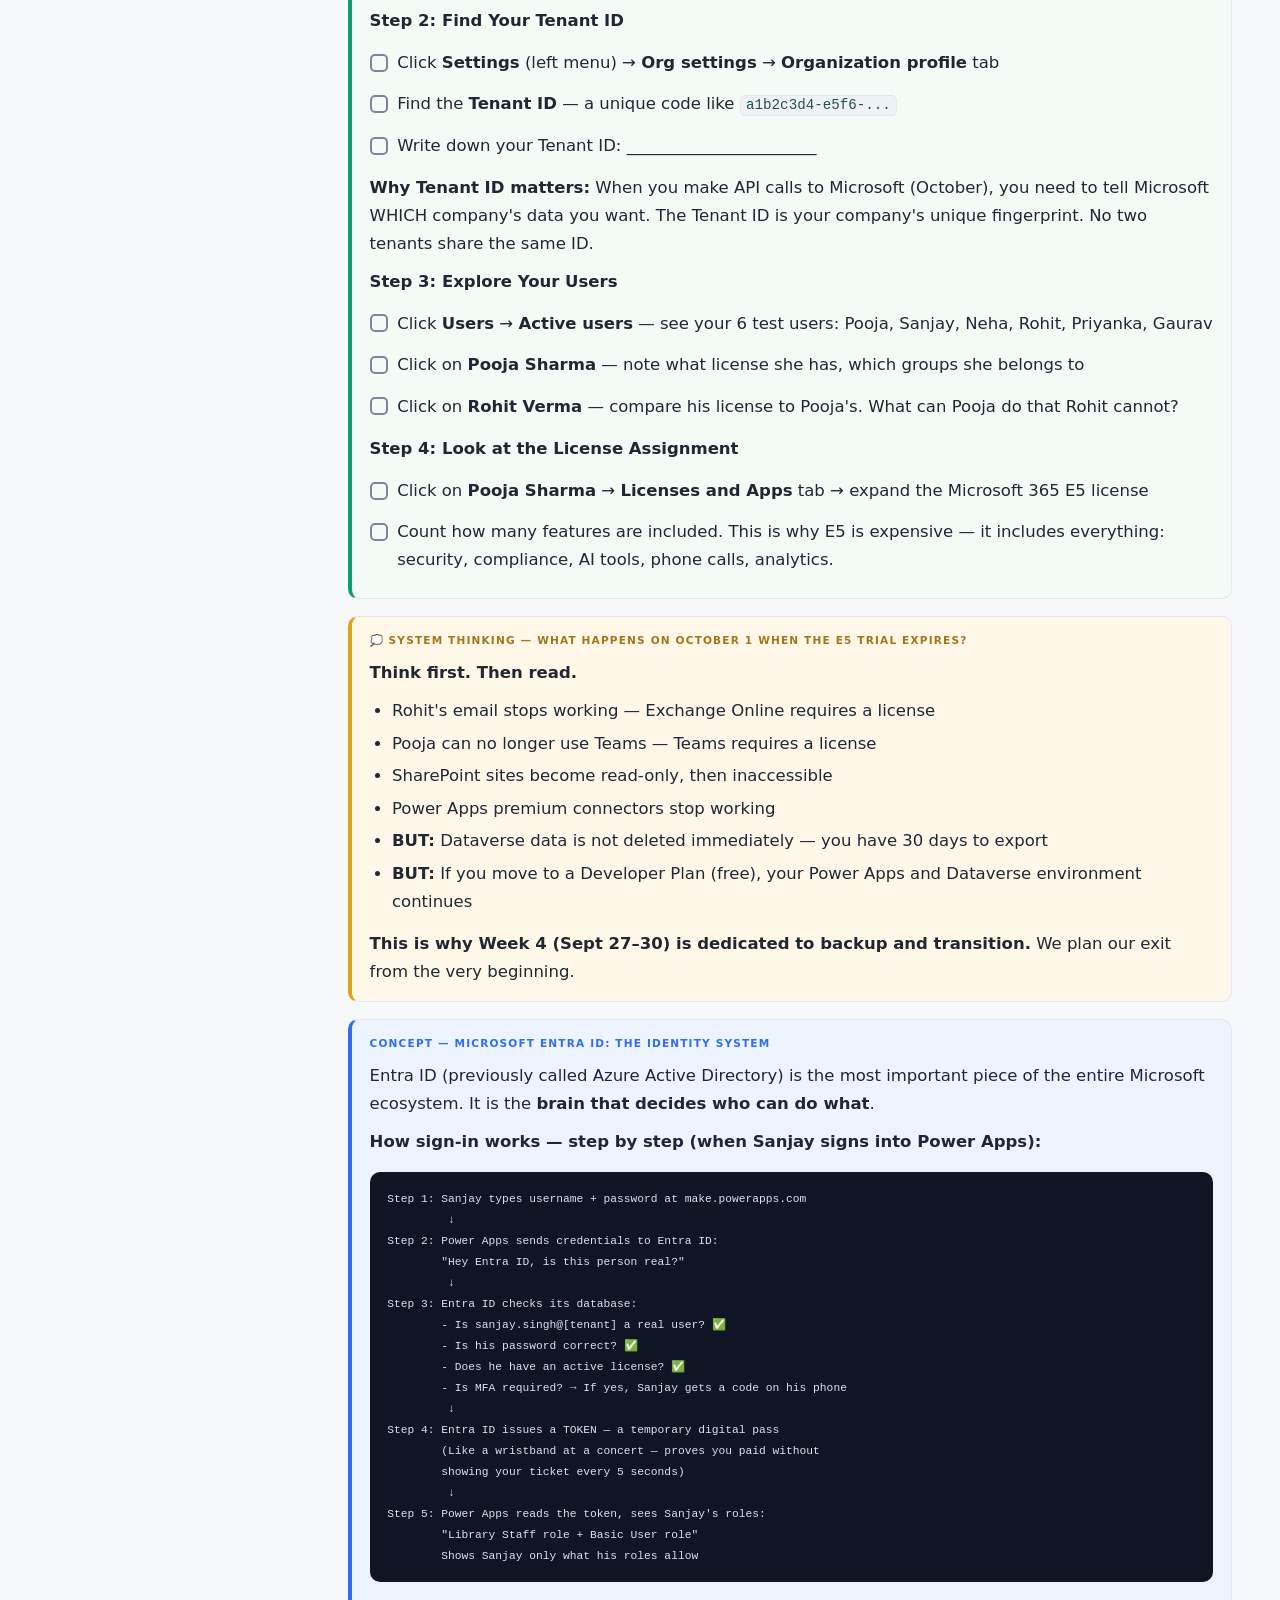
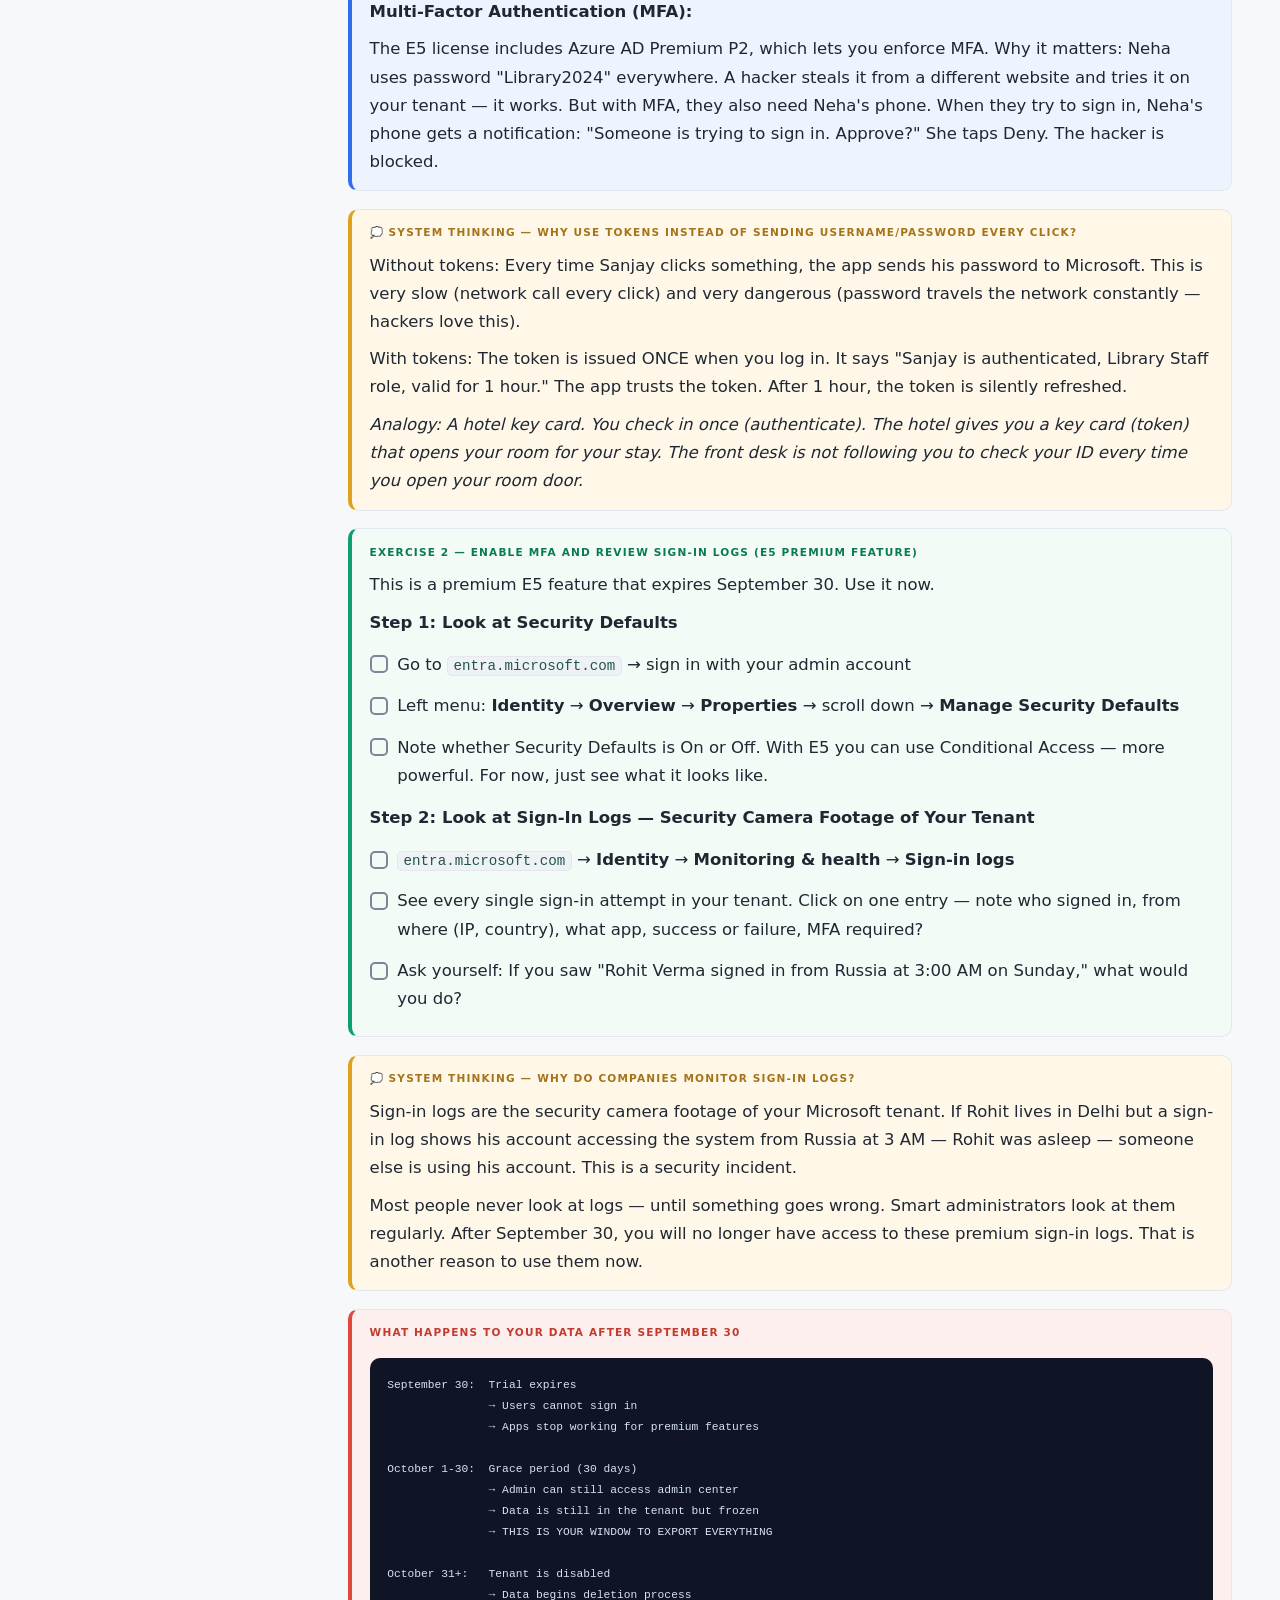
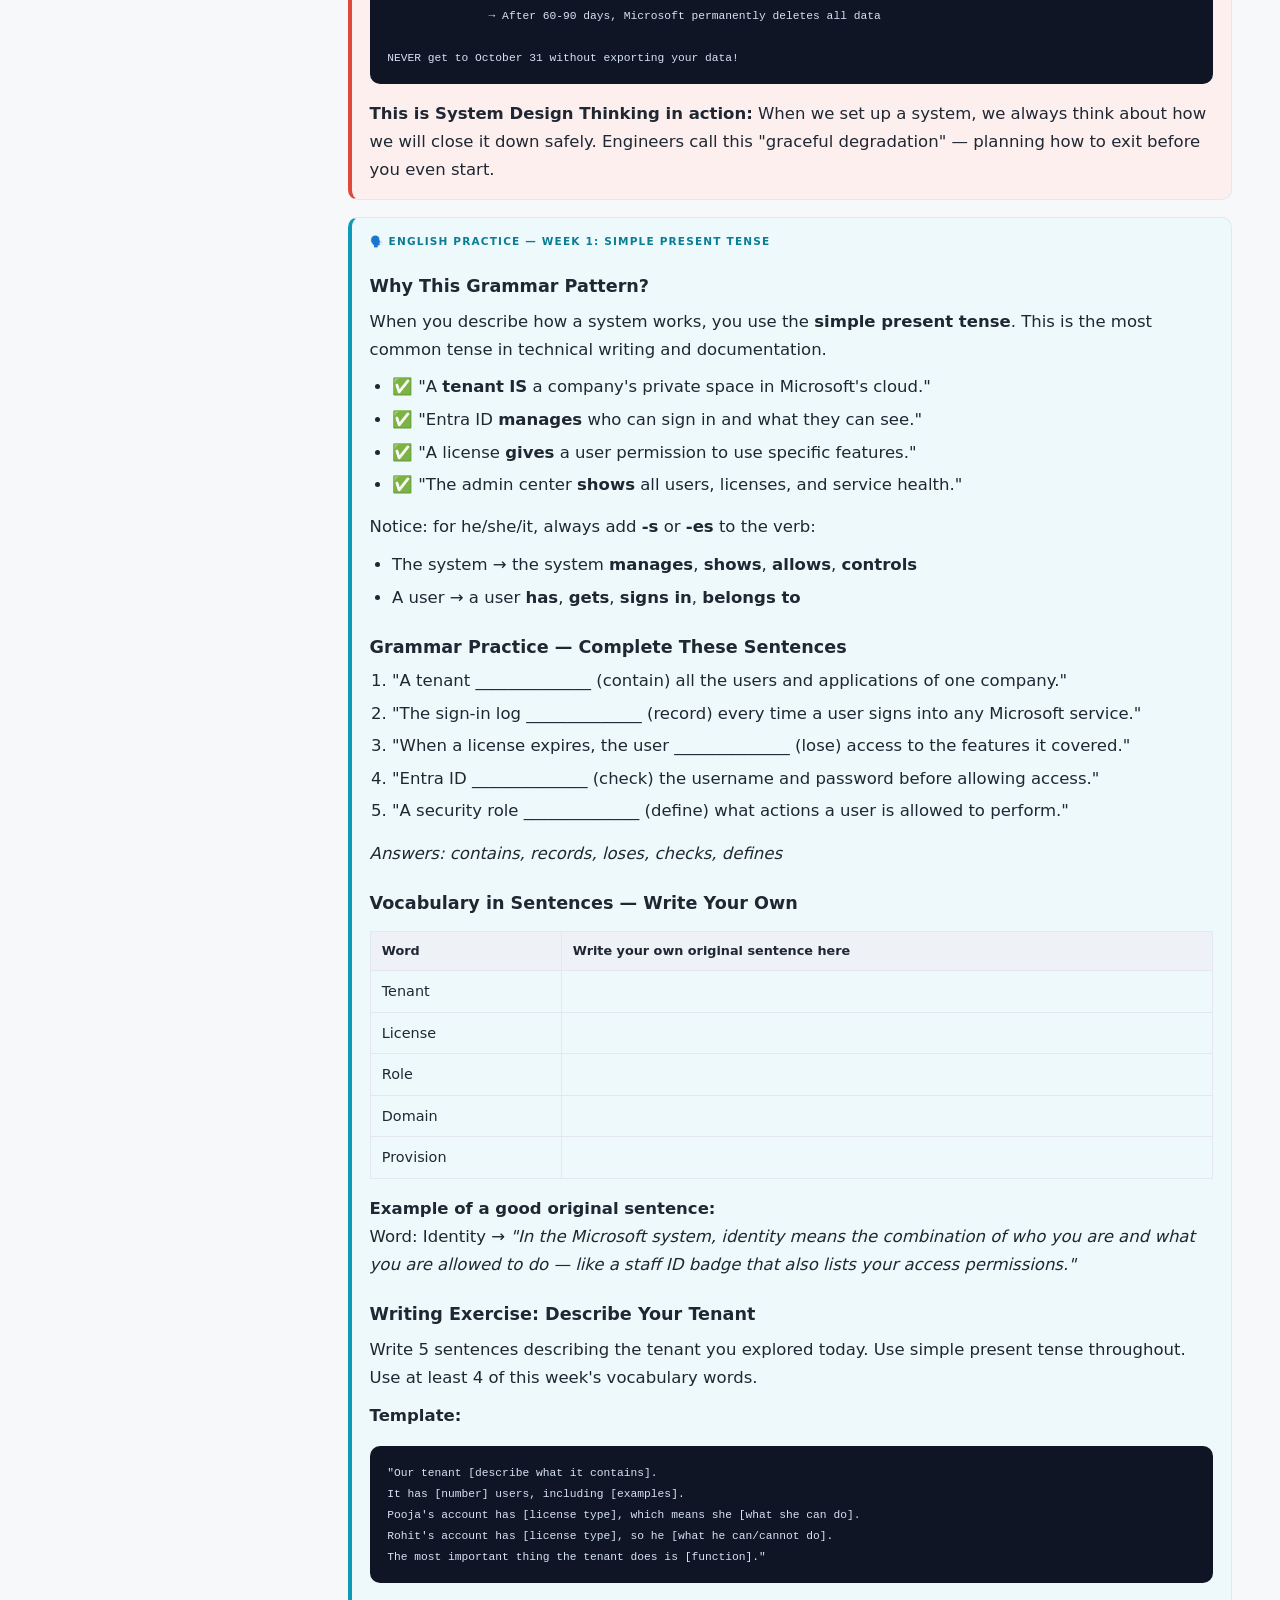
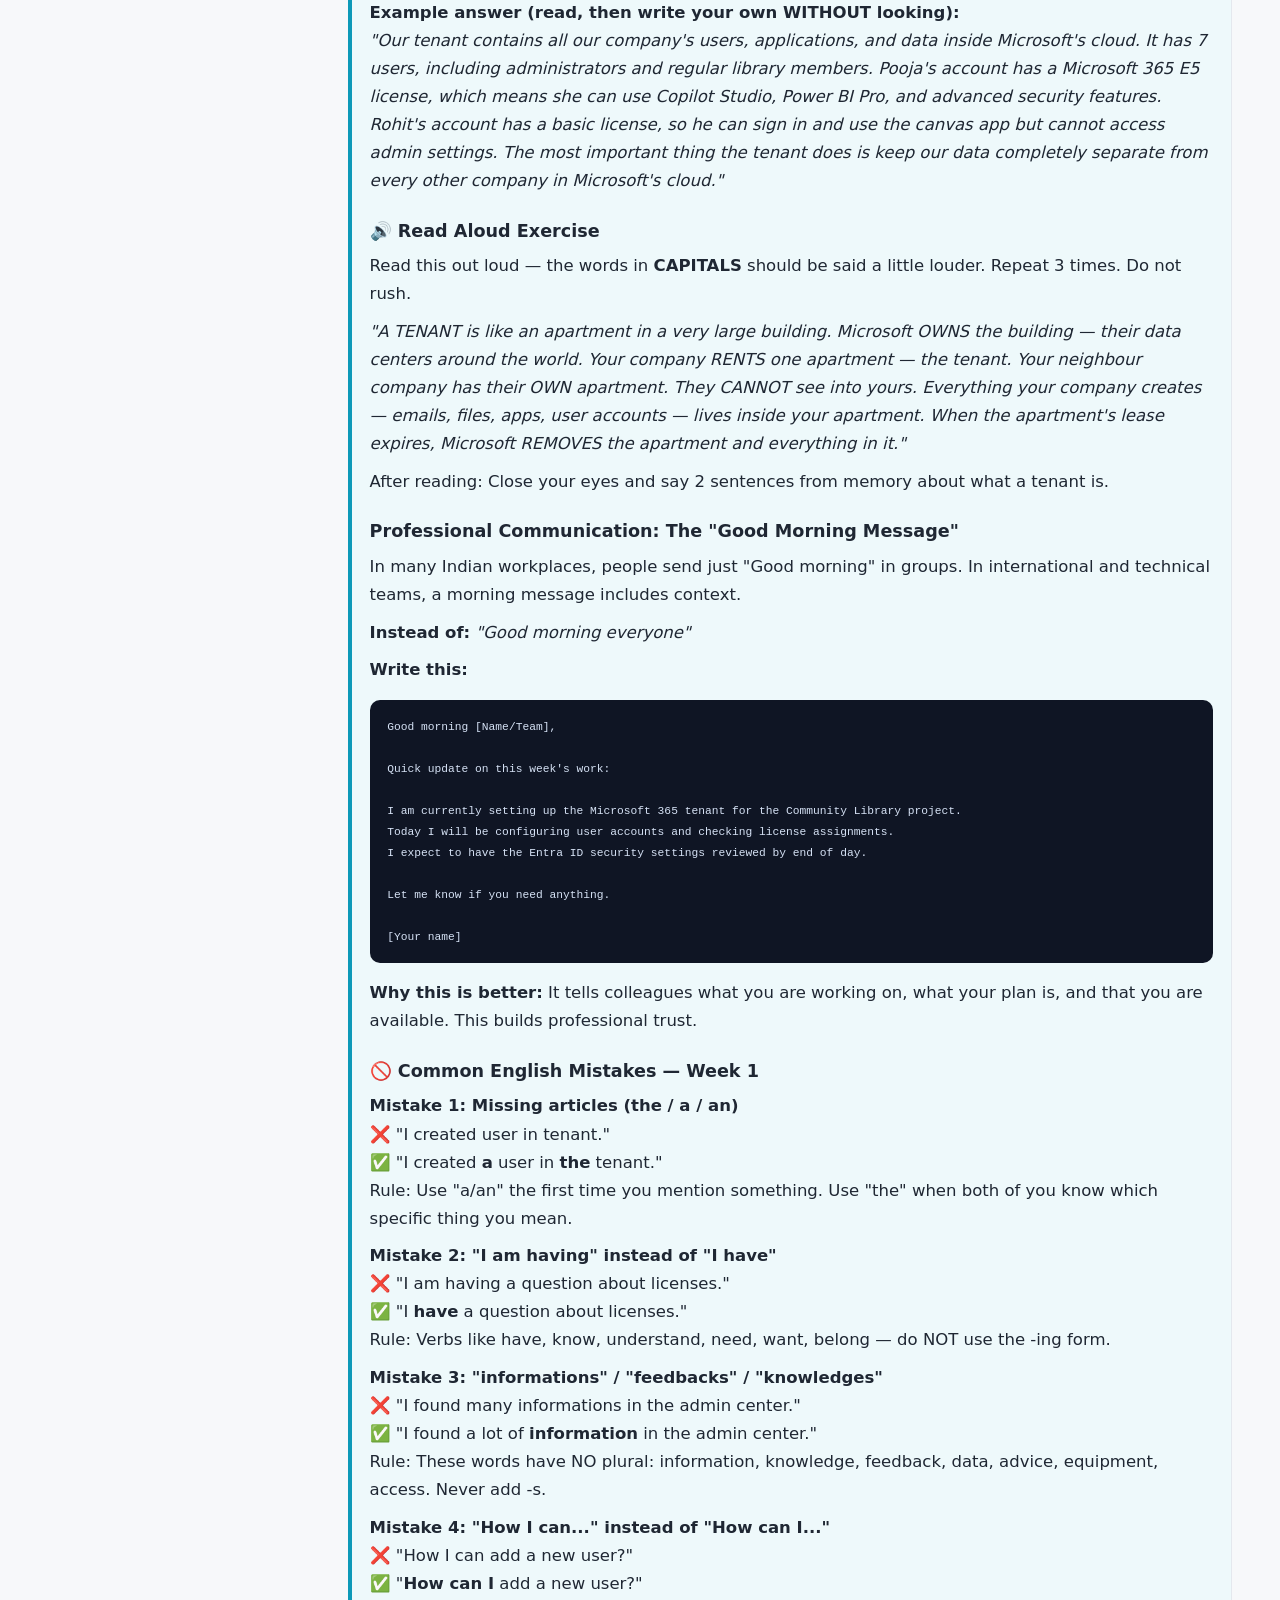
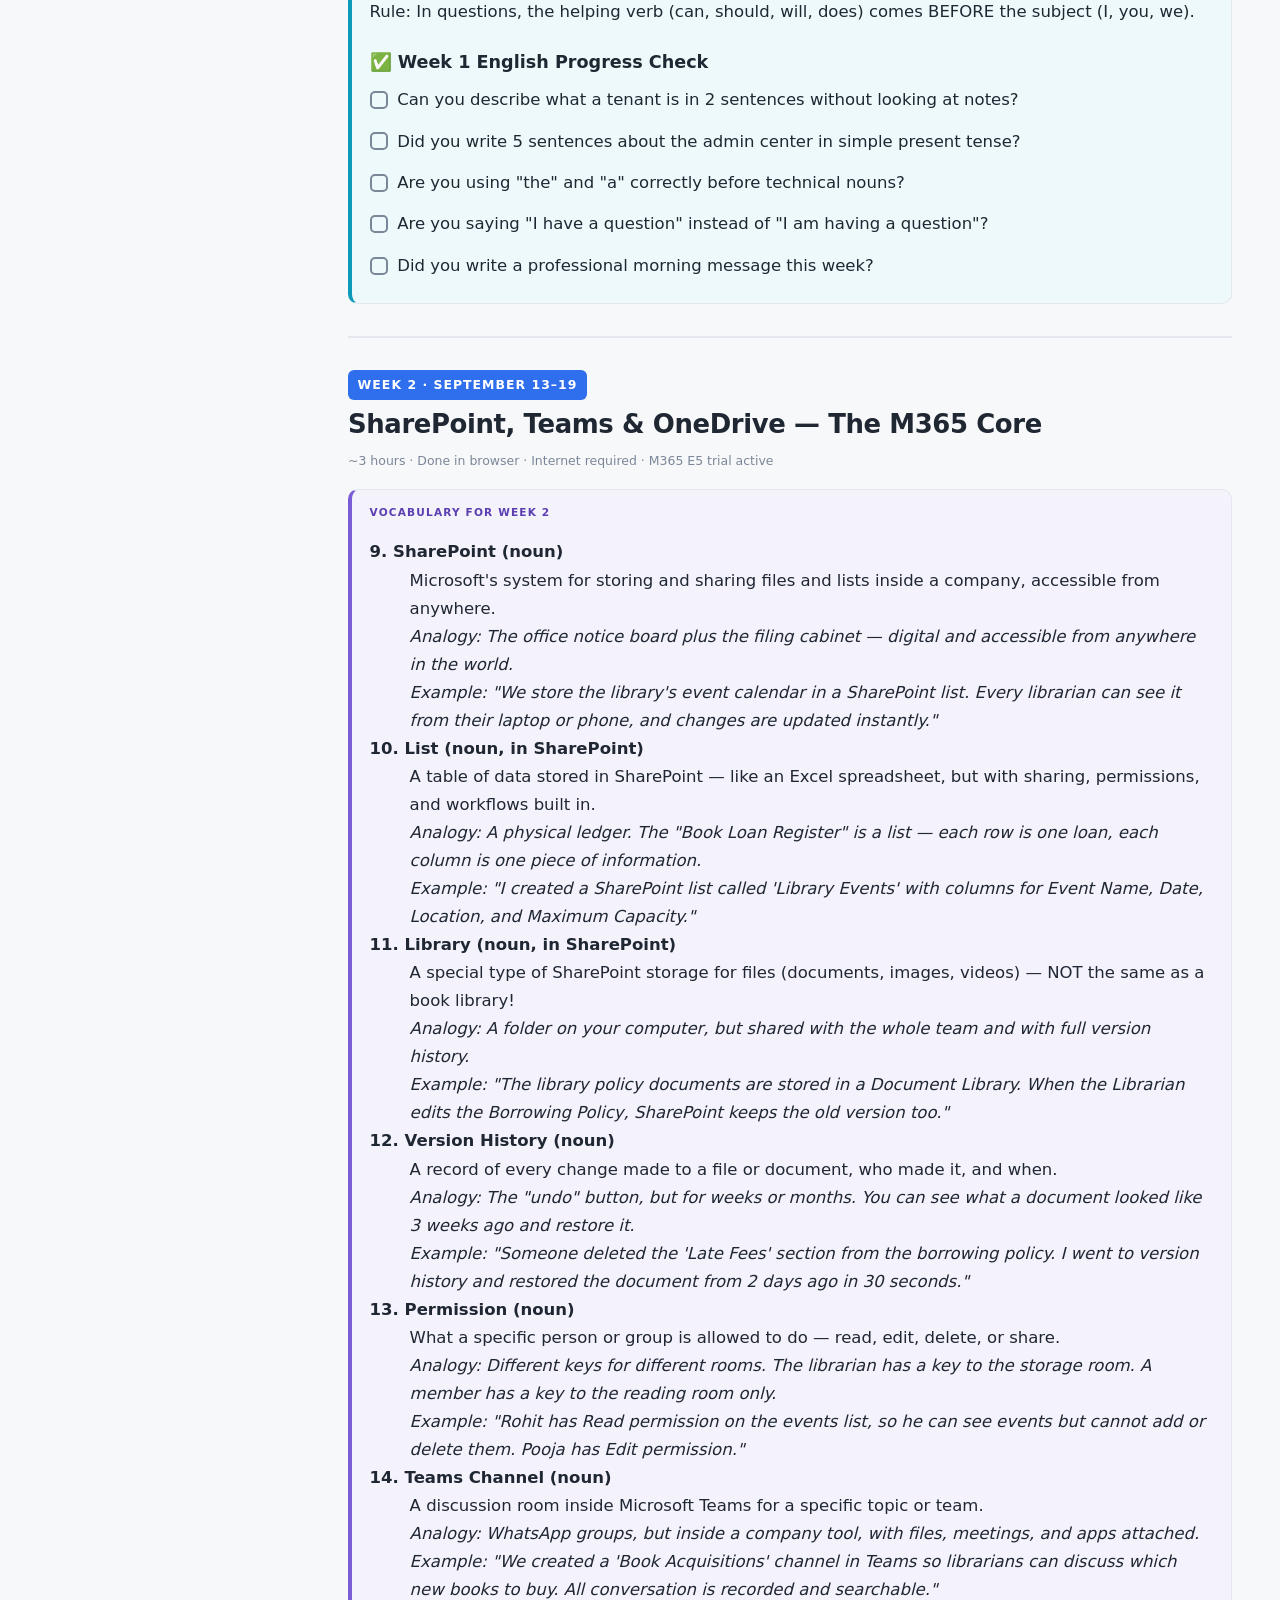
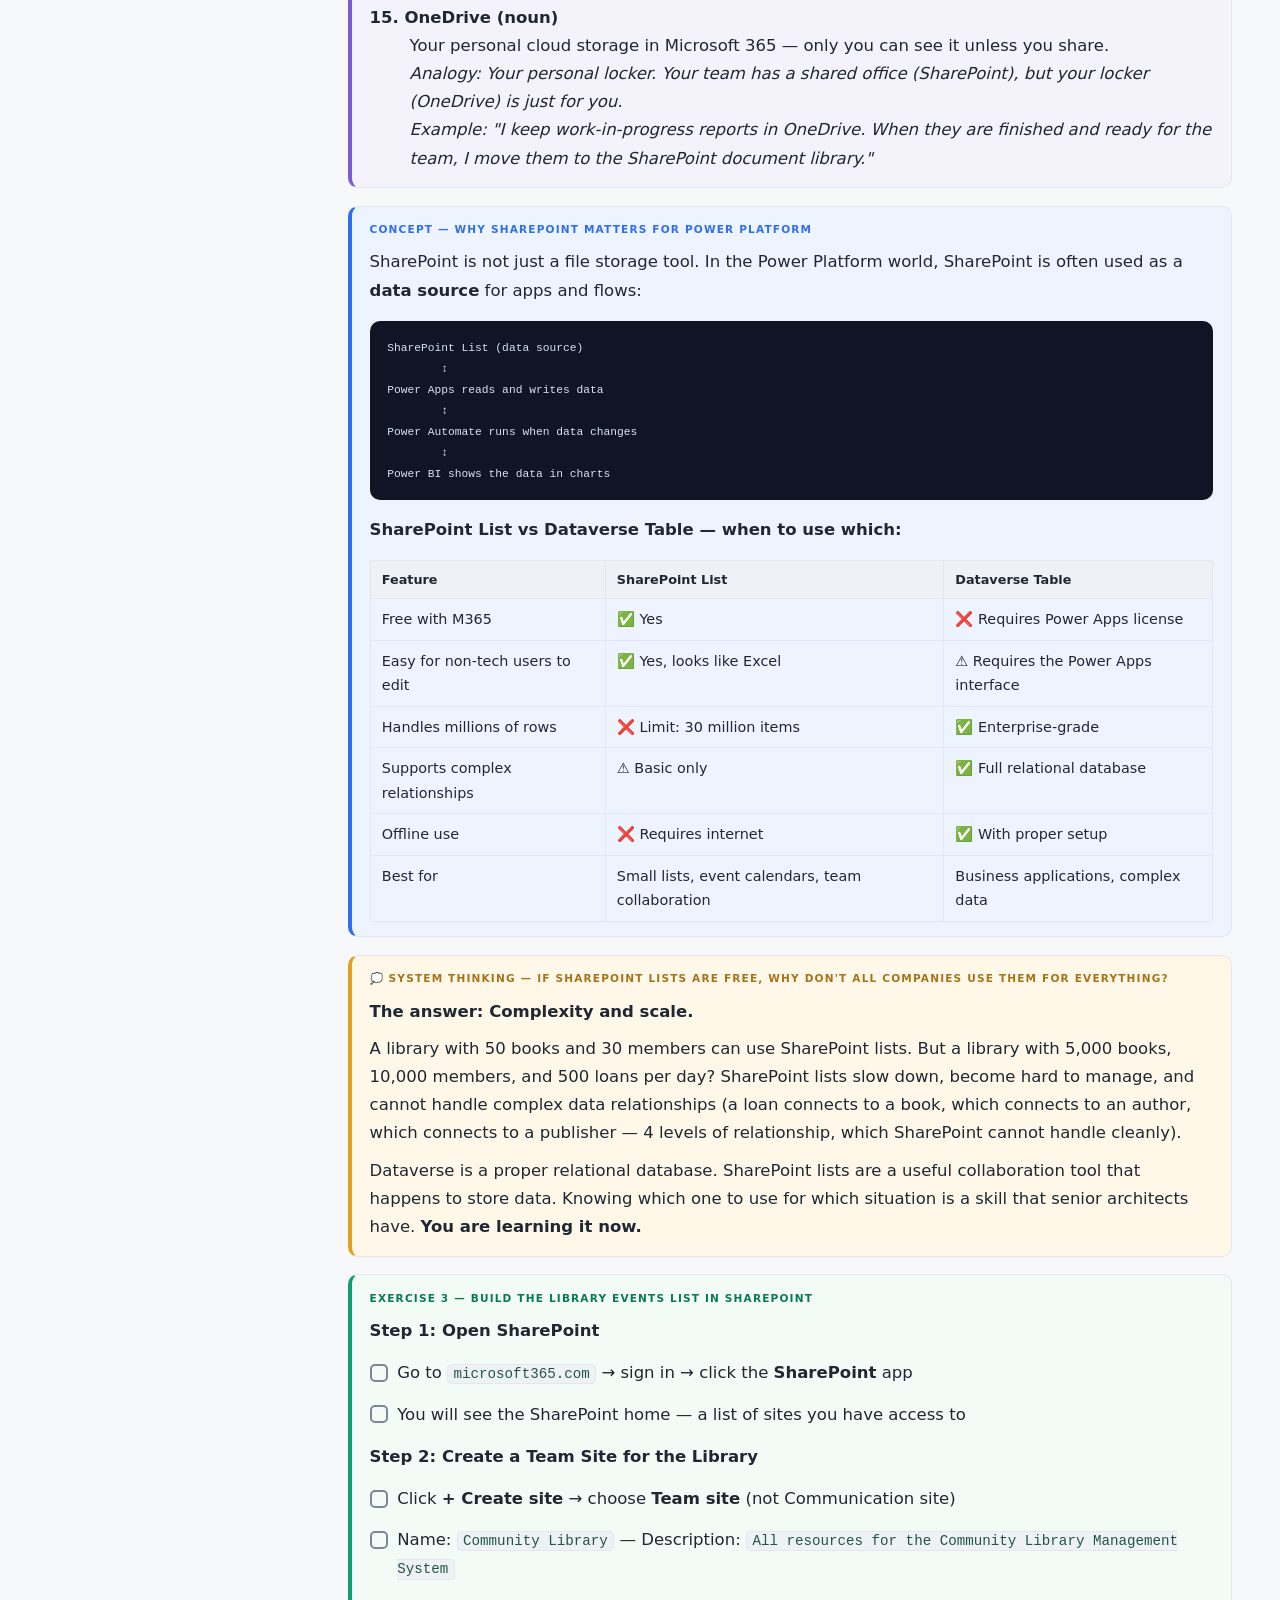
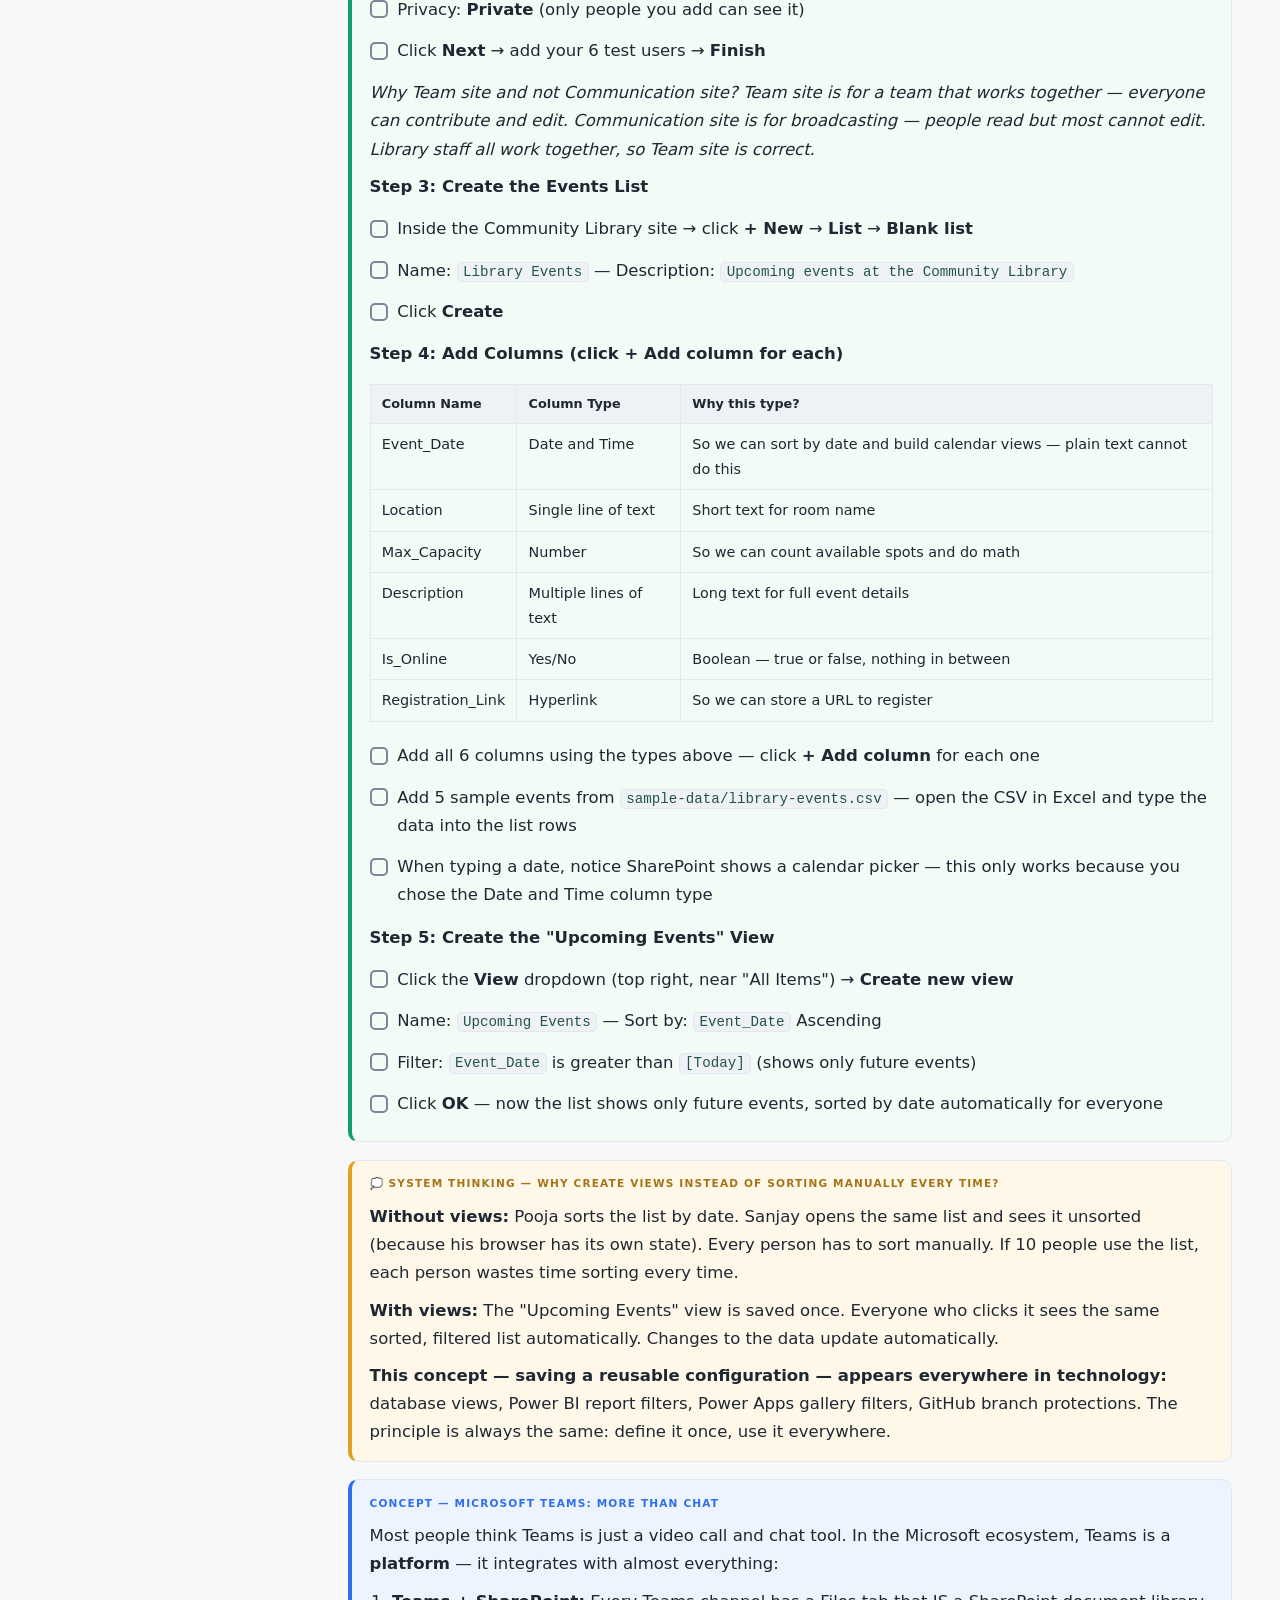
==== commit faa4be30: "Rebuild as 4-month AI-ready roadmap (Sept–Dec 2026) - index.html: new master roadmap with ecosystem " ====
--- a/phase1.html
+++ b/phase1.html
@@ -3,15 +3,15 @@
 <head>
 <meta charset="utf-8">
 <meta name="viewport" content="width=device-width, initial-scale=1">
-<title>Phase 1 · Foundations — Power Platform in 20 Days</title>
+<title>Month 1 — September · AI-Ready in 4 Months</title>
 <link rel="stylesheet" href="assets/course.css">
 </head>
 <body data-page="phase1">
 <button id="menu" aria-label="Menu">☰</button>
 <aside id="rail">
   <div class="brand"><a href="index.html">
-    <div class="t">Power Platform in 20 Days</div>
-    <div class="s">A Beginner's Course</div></a>
+    <div class="t">AI-Ready in 4 Months</div>
+    <div class="s">Power Platform · Azure · GitHub · AI</div></a>
     <div class="prog"><i id="pfill"></i></div>
     <div class="progtxt"><span id="pnum">0</span> / <span id="ptot">0</span> steps on this page</div>
   </div>
@@ -19,535 +19,1273 @@
 </aside>
 
 <main>
-<div class="crumb"><a href="index.html">Home</a> / Phase 1 · Foundations</div>
-<header class="hero">
-  <span class="pill">Phase 1 · Days 1–4</span>
-  <h1>Foundations</h1>
-  <p>Before you build anything, get comfortable with the cloud and learn how data is stored and shaped.
-  These four days are the ground everything else stands on. Every line of code, every flow, every chart
-  you build in Days 5–20 connects back to what you set up here.</p>
+
+<header class="hero" id="top-hero">
+  <span class="pill">Month 1 · September 6 – 30, 2026</span>
+  <h1>The Foundation — Cloud, Identity &amp; Power Platform</h1>
+  <p>The M365 E5 trial is active. Every premium feature is available. This month we build a mental map of the entire Microsoft ecosystem — tenants, identity, SharePoint, Teams, Dataverse, Power BI, and Copilot Studio — before the trial expires on September 30.</p>
 </header>
 
-<!-- DAY 1 -->
-<section class="day" id="day1">
-<div class="dhead"><span class="dnum">Day 1</span></div>
-<h2>Getting your bearings: the cloud, Microsoft 365, Power Platform</h2>
-<p class="meta">~90 minutes</p>
-
-<div class="card c-concept"><span class="lab">Concept — what is "the cloud"?</span>
-<p><strong>Plain English:</strong> "the cloud" means <em>powerful computers in a data centre somewhere that you use through your web browser</em>. You don't install anything — you open a website, sign in, and the work happens on Microsoft's computers, not yours. That's why any device with a browser works.</p>
-<p><strong>A bit more technical:</strong> the tools are <em>web applications</em>. Your browser sends requests over the internet to Microsoft's servers. Those servers do the computation and send back the screen you see. Your creations (tables, apps, flows) are saved on those servers, so you can sign in from any device and find them again.</p>
-</div>
-
-<div class="card c-concept"><span class="lab">Concept — the words every beginner must know</span>
+<div class="card c-warn"><span class="lab">Careful — Trial Expires September 30</span>
+<p>The Microsoft 365 E5 trial expires on <strong>September 30, 2026</strong>. After that date, premium features (Teams, SharePoint, Copilot Studio, Power BI Pro, MFA logs) become unavailable unless you pay. <strong>Week 4 is entirely dedicated to safely exporting and migrating everything before that date.</strong> Do not skip it.</p>
+</div>
+
+<div class="card c-concept"><span class="lab">The Big Question for September — What IS Microsoft 365 and why does it exist?</span>
+<p>Imagine you are starting a new company. You need: email for all employees, file storage everyone can share, a tool for video calls and meetings, a way to track customers, and security so only your employees can see company files.</p>
+<p>Before Microsoft 365 existed, you bought all these separately — an email server (expensive hardware), a file server, a video call license, a security system — and paid a tech expert to keep it all running. If a hard drive broke, your emails were gone.</p>
+<p><strong>Microsoft 365 says:</strong> "Give us a monthly fee per person, and we run ALL of this for you in our data centers around the world. No hardware. No expert. No single point of failure."</p>
+<p>This is called <strong>Software as a Service (SaaS)</strong> — you pay for software as if it were water or electricity. You do not own the pipe, you just pay for what flows through it.</p>
+</div>
+
+<div class="card c-tip"><span class="lab">💭 System Thinking — What are the risks of giving ALL your data to Microsoft?</span>
+<p><strong>Think about this genuinely before reading the answer.</strong></p>
 <ul>
-<li><strong>Browser</strong> — the program for visiting websites. Microsoft Edge and Google Chrome are the two you'll use. Both came with your computer.</li>
-<li><strong>Tab</strong> — one website open inside the browser window, like a page in a book. You can have many tabs open at once.</li>
-<li><strong>URL / address</strong> — the web address you type at the top bar, e.g. <code>make.powerapps.com</code>. Press <kbd>Enter</kbd> after typing it.</li>
-<li><strong>Sign in</strong> — proving who you are with an email address + password. Different accounts (work, personal) are completely separate.</li>
-<li><strong>Incognito / private window</strong> — a browser window that forgets all sign-ins when you close it. Keeps your learning account clean.</li>
-</ul></div>
-
-<div class="card c-concept"><span class="lab">Concept — Microsoft 365 and Power Platform: how they relate</span>
-<p>You signed up for <strong>Microsoft 365 E5</strong>. This gives you the familiar Office apps (Word, Excel, Teams, SharePoint, Outlook) <em>and</em> the whole <strong>Power Platform</strong>. Both share one identity system called <strong>Microsoft Entra ID</strong> (formerly "Azure Active Directory") — so the same email + password that opens Outlook opens Power Apps. There is only one user account; everything flows from it.</p>
+  <li>If Microsoft has an outage (Azure went down in 2021 — thousands of companies could not work for hours), your entire company stops</li>
+  <li>If Microsoft raises prices, you must pay or lose everything</li>
+  <li>If governments force Microsoft to share data, your company's private information may be exposed</li>
+  <li>If you stop paying, Microsoft locks your data — you must export before that happens</li>
+</ul>
+<p><strong>This is why</strong> companies use a "multi-cloud" or "hybrid" strategy — not everything in one place. You will learn about this in November.</p>
+</div>
+
+<div class="card c-concept"><span class="lab">September Week-by-Week Plan</span>
+<table>
+<tr><th>Week</th><th>Dates</th><th>Focus</th></tr>
+<tr><td><strong>Week 1</strong></td><td>Sept 6–12</td><td>Cloud fundamentals, Microsoft Identity (Entra ID), tenant setup</td></tr>
+<tr><td><strong>Week 2</strong></td><td>Sept 13–19</td><td>SharePoint, Teams, OneDrive — use while trial is active</td></tr>
+<tr><td><strong>Week 3</strong></td><td>Sept 20–26</td><td>Power Platform intro, Dataverse basics, Power BI Pro, Copilot Studio chatbot</td></tr>
+<tr><td><strong>Week 4</strong></td><td>Sept 27–30</td><td>Export, backup, migrate to Developer Plan, September recap</td></tr>
+</table>
+</div>
+
+<!-- ═══════════════════════════════════════════════════════ -->
+<section class="day" id="week1">
+<div class="dhead"><span class="dnum">Week 1 · September 6–12</span></div>
+<h2>The Cloud, Tenants, Identity &amp; the Microsoft Ecosystem</h2>
+<p class="meta">~3 hours · Done in browser · Internet required · M365 E5 trial active</p>
+
+<div class="card c-gloss"><span class="lab">Vocabulary for Week 1 — Learn these before doing anything. Read each one out loud.</span>
+<dl>
+  <dt><strong>1. Cloud (noun)</strong></dt>
+  <dd>Computers that belong to someone else (Microsoft, Amazon, Google) that you rent over the internet.<br>
+  <em>Analogy: Electricity. You do not own a power station. You pay your bill and power comes from the grid.</em><br>
+  <em>Example: "We moved our company email to the cloud so we do not need to maintain our own email server."</em></dd>
+
+  <dt><strong>2. Tenant (noun)</strong></dt>
+  <dd>Your company's private space inside Microsoft's cloud.<br>
+  <em>Analogy: An apartment building. Microsoft owns the building. Your company rents one apartment. Your neighbour company has their own apartment — they cannot enter yours.</em><br>
+  <em>Example: "Our company's tenant is on Microsoft's India data center. All our users exist only inside our tenant."</em></dd>
+
+  <dt><strong>3. License (noun)</strong></dt>
+  <dd>Permission to use a software feature, given to one person.<br>
+  <em>Analogy: A bus ticket. The bus exists for everyone, but you can only ride if you have a ticket. If your ticket expires, you cannot ride.</em><br>
+  <em>Example: "Pooja has a Microsoft 365 E5 license, so she can use all premium features. Rohit has only a basic license."</em></dd>
+
+  <dt><strong>4. Identity (noun, in technology)</strong></dt>
+  <dd>Proof of who you are in a computer system — your username, password, and what you are allowed to do.<br>
+  <em>Analogy: Your Aadhaar card. It proves who you are, what benefits you are entitled to, and where you can go.</em><br>
+  <em>Example: "When Sanjay signs in, the system checks his identity. Because his identity has 'Library Staff' role, he can see the book inventory."</em></dd>
+
+  <dt><strong>5. Azure Active Directory / Entra ID (noun)</strong></dt>
+  <dd>Microsoft's system for managing identities — who can sign in, what they can see, and what they can do.<br>
+  <em>Analogy: The reception desk and security system of an office building. If your badge says "Finance Department," you can only go to the Finance floor.</em><br>
+  <em>Example: "Entra ID knows Neha is a Junior Librarian. When she tries to delete a book record, Entra ID blocks her — Junior Librarians only have Read access."</em></dd>
+
+  <dt><strong>6. Role (noun)</strong></dt>
+  <dd>A set of permissions grouped under one name.<br>
+  <em>Analogy: A job title. "Manager" can approve expenses. "Employee" can submit expenses but not approve. The title defines what you can do.</em><br>
+  <em>Example: "The System Administrator role gives full control. We gave Rohit the Basic User role because he is a library member, not staff."</em></dd>
+
+  <dt><strong>7. Provision (verb)</strong></dt>
+  <dd>To set up or create a resource or system, making it ready to use.<br>
+  <em>Analogy: When you rent an apartment, the landlord provisions it — connects electricity, water, gas before you move in.</em><br>
+  <em>Example: "It takes 2–3 minutes to provision a new Power Platform environment because Microsoft is setting up the database in the background."</em></dd>
+
+  <dt><strong>8. Domain (noun)</strong></dt>
+  <dd>The name of your company's online address — the part after the @ in your email.<br>
+  <em>Analogy: Your home address. If your address is "123, Library Lane, Delhi," your domain is "LibraryLane.in."</em><br>
+  <em>Example: "Our trial tenant uses the domain accenturetrial.onmicrosoft.com. All user emails end with @accenturetrial.onmicrosoft.com."</em></dd>
+</dl>
+</div>
+
+<div class="card c-concept"><span class="lab">Concept — What Is a Microsoft Tenant? The Layered Structure</span>
+<p><strong>Everything in Microsoft 365, Power Platform, and Azure connects to the tenant.</strong> If you understand the tenant, you understand the whole architecture. Think of Microsoft's system like a country:</p>
+<pre><code>MICROSOFT'S GLOBAL CLOUD  (the country)
+│
+├── YOUR TENANT  (your state/province)
+│   │
+│   ├── USERS (the citizens)
+│   │   ├── Pooja Sharma (System Administrator)
+│   │   ├── Sanjay Singh (Senior Librarian)
+│   │   ├── Neha Agarwal (Junior Librarian)
+│   │   └── Rohit Verma (Library Member)
+│   │
+│   ├── GROUPS (villages / neighborhoods)
+│   │   ├── Library Staff (Pooja, Sanjay, Neha)
+│   │   └── Library Members (Rohit, Priyanka, Gaurav)
+│   │
+│   ├── LICENSES (what citizens are allowed to do)
+│   │   ├── Microsoft 365 E5 — full access (expires Sept 30)
+│   │   └── Basic — limited access (free)
+│   │
+│   ├── APPLICATIONS (buildings inside your state)
+│   │   ├── SharePoint  (the library building)
+│   │   ├── Teams       (the meeting rooms)
+│   │   ├── Power Apps  (your custom app)
+│   │   └── Power Automate (the auto-robot worker)
+│   │
+│   └── ENVIRONMENTS (zones for building)
+│       ├── LM-DEV  (where you build)
+│       ├── LM-UAT  (where you test)
+│       └── LM-PRD  (where real users go)
+│
+└── OTHER COMPANIES' TENANTS (other states — invisible to you)</code></pre>
+</div>
+
+<div class="card c-tip"><span class="lab">💭 System Thinking — Why three separate environments (DEV, UAT, PRD)?</span>
+<p><strong>What would happen if there was only one environment?</strong></p>
+<p>Imagine you are changing how loan records are created. While you are building and testing, your half-finished broken feature is live for all members. Rohit opens the app to borrow a book and sees errors. He cannot borrow. The library stops working.</p>
+<p>This is called <strong>"developing in production"</strong> — one of the most dangerous mistakes in software.</p>
 <ul>
-<li><strong>Power Apps</strong> — build apps. <em>Phase 2.</em></li>
-<li><strong>Power Automate</strong> — build automations ("flows"). <em>Phase 3.</em></li>
-<li><strong>Copilot Studio</strong> — build AI chatbots. <em>Phase 5.</em></li>
-<li><strong>Power BI</strong> — build charts and dashboards. <em>Phase 6.</em></li>
-<li><strong>Dataverse</strong> — the shared database underneath it all. <em>Day 2 onwards.</em></li>
-</ul></div>
-
-<div class="card c-concept"><span class="lab">Concept — tenant, environment, and solution (the three "rooms")</span>
-<p>Think of the Microsoft cloud like a building:</p>
+  <li><strong>DEV</strong> = Your workshop. Messy, experimental, always changing.</li>
+  <li><strong>UAT (User Acceptance Testing)</strong> = A clean copy where real users test before launch. If Rohit finds a bug here, nothing is actually broken for real.</li>
+  <li><strong>PRD (Production)</strong> = The real thing. Members use it. It must always work.</li>
+</ul>
+<p>This pattern — DEV → UAT → PRD — is used by every company in the world, from a 5-person startup to Google.</p>
+</div>
+
+<div class="card c-do"><span class="lab">Exercise 1 — Explore Your Tenant</span>
+<p><strong>Before you start:</strong> Open a private/incognito browser window (<kbd>Ctrl</kbd>+<kbd>Shift</kbd>+<kbd>N</kbd>). This prevents "wrong account" mistakes by forcing a fresh sign-in.</p>
+
+<p><strong>Step 1: Open the Admin Center</strong></p>
+<ul class="tasks">
+  <li><span class="box"></span><span class="txt">Go to <code>admin.microsoft.com</code> and sign in with your M365 E5 trial account</span></li>
+  <li><span class="box"></span><span class="txt">Look at the dashboard — note what it shows: tenant health, active users, licenses used, recent activity</span></li>
+  <li><span class="box"></span><span class="txt">Ask yourself: Who built this screen? Why does Microsoft give administrators this view but not regular users?</span></li>
+</ul>
+
+<p><strong>Step 2: Find Your Tenant ID</strong></p>
+<ul class="tasks">
+  <li><span class="box"></span><span class="txt">Click <strong>Settings</strong> (left menu) → <strong>Org settings</strong> → <strong>Organization profile</strong> tab</span></li>
+  <li><span class="box"></span><span class="txt">Find the <strong>Tenant ID</strong> — a unique code like <code>a1b2c3d4-e5f6-...</code></span></li>
+  <li><span class="box"></span><span class="txt">Write down your Tenant ID: _______________________</span></li>
+</ul>
+<p><strong>Why Tenant ID matters:</strong> When you make API calls to Microsoft (October), you need to tell Microsoft WHICH company's data you want. The Tenant ID is your company's unique fingerprint. No two tenants share the same ID.</p>
+
+<p><strong>Step 3: Explore Your Users</strong></p>
+<ul class="tasks">
+  <li><span class="box"></span><span class="txt">Click <strong>Users</strong> → <strong>Active users</strong> — see your 6 test users: Pooja, Sanjay, Neha, Rohit, Priyanka, Gaurav</span></li>
+  <li><span class="box"></span><span class="txt">Click on <strong>Pooja Sharma</strong> — note what license she has, which groups she belongs to</span></li>
+  <li><span class="box"></span><span class="txt">Click on <strong>Rohit Verma</strong> — compare his license to Pooja's. What can Pooja do that Rohit cannot?</span></li>
+</ul>
+
+<p><strong>Step 4: Look at the License Assignment</strong></p>
+<ul class="tasks">
+  <li><span class="box"></span><span class="txt">Click on <strong>Pooja Sharma</strong> → <strong>Licenses and Apps</strong> tab → expand the Microsoft 365 E5 license</span></li>
+  <li><span class="box"></span><span class="txt">Count how many features are included. This is why E5 is expensive — it includes everything: security, compliance, AI tools, phone calls, analytics.</span></li>
+</ul>
+</div>
+
+<div class="card c-tip"><span class="lab">💭 System Thinking — What happens on October 1 when the E5 trial expires?</span>
+<p><strong>Think first. Then read.</strong></p>
 <ul>
-<li><strong>Tenant</strong> — the whole building. Your entire organisation's space in Microsoft's cloud. Every user, every app, every file lives inside it. The tenant has a domain like <code>yourtenant.onmicrosoft.com</code>.</li>
-<li><strong>Environment</strong> — a room inside the building. An isolated container with its own Dataverse database, its own security settings, and its own URL (like <code>org12345.crm.dynamics.com</code>). You can have many environments: one for learning, one for testing, one for production. What you build in the Learning environment cannot affect any other environment.</li>
-<li><strong>Solution</strong> — a labelled box inside a room. Groups your tables, apps, and flows so you can manage and move them together. You'll create this on Day 4.</li>
-</ul></div>
-
-<figure class="fig">
-<svg viewBox="0 0 580 210" role="img" aria-label="Hierarchy: Tenant contains Environment, which contains Solution, which contains Components">
-<defs><marker id="a1" markerWidth="8" markerHeight="8" refX="5" refY="3" orient="auto"><path d="M0,0 L6,3 L0,6 Z" fill="#9fb0c8"/></marker></defs>
-<rect x="14" y="14" width="552" height="182" rx="12" fill="#fef9ed" stroke="#e0a020" stroke-width="1.5"/>
-<text x="290" y="36" text-anchor="middle" font-family="sans-serif" font-size="13" font-weight="bold" fill="#7a5000">TENANT  (your whole Microsoft cloud space)</text>
-<rect x="36" y="52" width="510" height="130" rx="10" fill="#f0f4ff" stroke="#2f6fed" stroke-width="1.5"/>
-<text x="291" y="72" text-anchor="middle" font-family="sans-serif" font-size="12" font-weight="bold" fill="#1f2733">ENVIRONMENT — "Learning"  (an isolated room with its own database)</text>
-<rect x="60" y="86" width="460" height="84" rx="9" fill="#f0fbf4" stroke="#0e9f6e" stroke-width="1.5"/>
-<text x="290" y="105" text-anchor="middle" font-family="sans-serif" font-size="11" font-weight="bold" fill="#1f2733">SOLUTION — "My Learning Solution"  (a movable box)</text>
-<rect x="84" y="116" width="96" height="40" rx="7" fill="#fff" stroke="#9fb0c8"/><text x="132" y="141" text-anchor="middle" font-family="sans-serif" font-size="10" fill="#4a5567">Tables</text>
-<rect x="196" y="116" width="96" height="40" rx="7" fill="#fff" stroke="#9fb0c8"/><text x="244" y="141" text-anchor="middle" font-family="sans-serif" font-size="10" fill="#4a5567">Apps</text>
-<rect x="308" y="116" width="96" height="40" rx="7" fill="#fff" stroke="#9fb0c8"/><text x="356" y="141" text-anchor="middle" font-family="sans-serif" font-size="10" fill="#4a5567">Flows</text>
-<rect x="420" y="116" width="96" height="40" rx="7" fill="#fff" stroke="#9fb0c8"/><text x="468" y="141" text-anchor="middle" font-family="sans-serif" font-size="10" fill="#4a5567">Chatbots</text>
-</svg>
-<figcaption>Everything you build lives inside: Tenant → Environment → Solution → Components</figcaption>
-</figure>
-
-<div class="card c-concept"><span class="lab">Concept — the maker portal and every menu item explained</span>
-<p>The <strong>maker portal</strong> at <code>make.powerapps.com</code> is your main workshop. Here is what every left-nav item does:</p>
+  <li>Rohit's email stops working — Exchange Online requires a license</li>
+  <li>Pooja can no longer use Teams — Teams requires a license</li>
+  <li>SharePoint sites become read-only, then inaccessible</li>
+  <li>Power Apps premium connectors stop working</li>
+  <li><strong>BUT:</strong> Dataverse data is not deleted immediately — you have 30 days to export</li>
+  <li><strong>BUT:</strong> If you move to a Developer Plan (free), your Power Apps and Dataverse environment continues</li>
+</ul>
+<p><strong>This is why Week 4 (Sept 27–30) is dedicated to backup and transition.</strong> We plan our exit from the very beginning.</p>
+</div>
+
+<div class="card c-concept"><span class="lab">Concept — Microsoft Entra ID: The Identity System</span>
+<p>Entra ID (previously called Azure Active Directory) is the most important piece of the entire Microsoft ecosystem. It is the <strong>brain that decides who can do what</strong>.</p>
+<p><strong>How sign-in works — step by step (when Sanjay signs into Power Apps):</strong></p>
+<pre><code>Step 1: Sanjay types username + password at make.powerapps.com
+         ↓
+Step 2: Power Apps sends credentials to Entra ID:
+        "Hey Entra ID, is this person real?"
+         ↓
+Step 3: Entra ID checks its database:
+        - Is sanjay.singh@[tenant] a real user? ✅
+        - Is his password correct? ✅
+        - Does he have an active license? ✅
+        - Is MFA required? → If yes, Sanjay gets a code on his phone
+         ↓
+Step 4: Entra ID issues a TOKEN — a temporary digital pass
+        (Like a wristband at a concert — proves you paid without
+        showing your ticket every 5 seconds)
+         ↓
+Step 5: Power Apps reads the token, sees Sanjay's roles:
+        "Library Staff role + Basic User role"
+        Shows Sanjay only what his roles allow</code></pre>
+
+<p><strong>Multi-Factor Authentication (MFA):</strong></p>
+<p>The E5 license includes Azure AD Premium P2, which lets you enforce MFA. Why it matters: Neha uses password "Library2024" everywhere. A hacker steals it from a different website and tries it on your tenant — it works. But with MFA, they also need Neha's phone. When they try to sign in, Neha's phone gets a notification: "Someone is trying to sign in. Approve?" She taps Deny. The hacker is blocked.</p>
+</div>
+
+<div class="card c-tip"><span class="lab">💭 System Thinking — Why use Tokens instead of sending username/password every click?</span>
+<p>Without tokens: Every time Sanjay clicks something, the app sends his password to Microsoft. This is very slow (network call every click) and very dangerous (password travels the network constantly — hackers love this).</p>
+<p>With tokens: The token is issued ONCE when you log in. It says "Sanjay is authenticated, Library Staff role, valid for 1 hour." The app trusts the token. After 1 hour, the token is silently refreshed.</p>
+<p><em>Analogy: A hotel key card. You check in once (authenticate). The hotel gives you a key card (token) that opens your room for your stay. The front desk is not following you to check your ID every time you open your room door.</em></p>
+</div>
+
+<div class="card c-do"><span class="lab">Exercise 2 — Enable MFA and Review Sign-In Logs (E5 Premium Feature)</span>
+<p>This is a premium E5 feature that expires September 30. Use it now.</p>
+
+<p><strong>Step 1: Look at Security Defaults</strong></p>
+<ul class="tasks">
+  <li><span class="box"></span><span class="txt">Go to <code>entra.microsoft.com</code> → sign in with your admin account</span></li>
+  <li><span class="box"></span><span class="txt">Left menu: <strong>Identity</strong> → <strong>Overview</strong> → <strong>Properties</strong> → scroll down → <strong>Manage Security Defaults</strong></span></li>
+  <li><span class="box"></span><span class="txt">Note whether Security Defaults is On or Off. With E5 you can use Conditional Access — more powerful. For now, just see what it looks like.</span></li>
+</ul>
+
+<p><strong>Step 2: Look at Sign-In Logs — Security Camera Footage of Your Tenant</strong></p>
+<ul class="tasks">
+  <li><span class="box"></span><span class="txt"><code>entra.microsoft.com</code> → <strong>Identity</strong> → <strong>Monitoring &amp; health</strong> → <strong>Sign-in logs</strong></span></li>
+  <li><span class="box"></span><span class="txt">See every single sign-in attempt in your tenant. Click on one entry — note who signed in, from where (IP, country), what app, success or failure, MFA required?</span></li>
+  <li><span class="box"></span><span class="txt">Ask yourself: If you saw "Rohit Verma signed in from Russia at 3:00 AM on Sunday," what would you do?</span></li>
+</ul>
+</div>
+
+<div class="card c-tip"><span class="lab">💭 System Thinking — Why do companies monitor sign-in logs?</span>
+<p>Sign-in logs are the security camera footage of your Microsoft tenant. If Rohit lives in Delhi but a sign-in log shows his account accessing the system from Russia at 3 AM — Rohit was asleep — someone else is using his account. This is a security incident.</p>
+<p>Most people never look at logs — until something goes wrong. Smart administrators look at them regularly. After September 30, you will no longer have access to these premium sign-in logs. That is another reason to use them now.</p>
+</div>
+
+<div class="card c-warn"><span class="lab">What Happens to Your Data After September 30</span>
+<pre><code>September 30:  Trial expires
+               → Users cannot sign in
+               → Apps stop working for premium features
+
+October 1-30:  Grace period (30 days)
+               → Admin can still access admin center
+               → Data is still in the tenant but frozen
+               → THIS IS YOUR WINDOW TO EXPORT EVERYTHING
+
+October 31+:   Tenant is disabled
+               → Data begins deletion process
+               → After 60-90 days, Microsoft permanently deletes all data
+
+NEVER get to October 31 without exporting your data!</code></pre>
+<p><strong>This is System Design Thinking in action:</strong> When we set up a system, we always think about how we will close it down safely. Engineers call this "graceful degradation" — planning how to exit before you even start.</p>
+</div>
+
+<div class="card c-check"><span class="lab">🗣️ English Practice — Week 1: Simple Present Tense</span>
+<h3>Why This Grammar Pattern?</h3>
+<p>When you describe how a system works, you use the <strong>simple present tense</strong>. This is the most common tense in technical writing and documentation.</p>
 <ul>
-<li><strong>Home</strong> — quick-start templates and recent items.</li>
-<li><strong>Apps</strong> — list of all canvas and model-driven apps you've created.</li>
-<li><strong>Tables</strong> — all Dataverse tables in the current environment. Where you build your data model.</li>
-<li><strong>Flows</strong> — shortcut to Power Automate for this environment.</li>
-<li><strong>Chatbots</strong> — shortcut to Copilot Studio.</li>
-<li><strong>Solutions</strong> — the boxes that group everything together. You'll live here from Day 4.</li>
-<li><strong>Dataflows</strong> — tools to import and clean data from files/databases into Dataverse tables.</li>
-<li><strong>Connections</strong> — the authenticated links to external services (Outlook, SharePoint, etc.) that your flows and apps use.</li>
-<li><strong>Custom connectors</strong> — bridges to external web APIs that don't have a built-in connector.</li>
-<li><strong>AI models</strong> — pre-built AI models (invoice scanning, text classification, object detection) you can call from apps and flows.</li>
-</ul>
-<p>The <strong>environment picker</strong> in the top-right corner shows which environment you are in. Always confirm it says <strong>Learning</strong> (or your Developer Plan environment) before building anything.</p>
-</div>
-
-<div class="card c-do"><span class="lab">Do this — open incognito, sign in, explore everything</span>
-<ul class="tasks">
-<li><span class="box"></span><span class="txt">Open a <strong>private / incognito window</strong>: In Edge or Chrome press <kbd>Ctrl</kbd>+<kbd>Shift</kbd>+<kbd>N</kbd>. (Mac: <kbd>Cmd</kbd>+<kbd>Shift</kbd>+<kbd>N</kbd>.)</span></li>
-<li><span class="box"></span><span class="txt">Type <code>make.powerapps.com</code> and press <kbd>Enter</kbd>. Sign in with the <strong>learning account</strong> — the email and password you were given in Day 0.</span></li>
-<li><span class="box"></span><span class="txt">Top-right corner: click the <strong>environment picker</strong>. You will see a list of environments. Select <strong>your building environment</strong> — if you used the Developer Plan, it is named after you (e.g. <strong>"Ashwini Pandey's Environment"</strong>); if an admin created one, select <strong>"Learning"</strong>. Do this every single time you start — building in the wrong environment is the most common beginner mistake and things you create simply won't appear where you expect them.</span></li>
-<li><span class="box"></span><span class="txt">Spend 5 minutes clicking every item in the left sidebar. Don't create anything — just look. Read the headings and subheadings on each screen. Notice that <strong>Tables</strong> is empty for now.</span></li>
-<li><span class="box"></span><span class="txt">Now open a second tab. Go to <code>admin.powerplatform.microsoft.com</code> (sign in if asked — use the same learning account). Click <strong>Environments</strong> on the left and find your Learning environment in the list. Click it to see its details: the URL (<code>org….crm.dynamics.com</code>), the region, and the capacity. This is the admin control panel for environments.</span></li>
-<li><span class="box"></span><span class="txt">Go to <code>microsoft365.com</code> in another tab and sign in. Click the app launcher (the grid of 9 dots in the top-left) to see all your M365 apps. Notice how Teams, SharePoint, and Outlook are all here — the same tenant, the same account.</span></li>
-</ul></div>
-
-<div class="card c-tip"><span class="lab">Tip — why incognito matters every session</span>
-A private window forgets all sign-ins when closed. This prevents the browser from silently logging you into a wrong account (like your personal Microsoft account) when you open Power Apps. The maker portal is very sensitive to which account it sees — always start in incognito.</div>
-
-<div class="card c-gloss"><span class="lab">Words you learned today</span>
-<ul class="terms">
-<li><b>Cloud</b> — computers you use over the internet through a browser.</li>
-<li><b>Browser / tab / URL / incognito</b> — the program / one open site / a site address / a no-memory window.</li>
-<li><b>Microsoft Entra ID</b> — the identity system that manages all users in a tenant.</li>
-<li><b>Tenant / environment / solution</b> — the whole space / a room inside it / a box of components.</li>
-<li><b>Maker portal</b> — <code>make.powerapps.com</code>, your main workshop.</li>
-<li><b>Environment picker</b> — the top-right selector that tells Power Apps which room you're working in.</li>
-</ul></div>
-
-<div class="card c-concept"><span class="lab">Real world — how enterprises use this</span>
-<p>Large organisations use this exact cloud setup to build hundreds of internal tools:</p>
+  <li>✅ "A <strong>tenant</strong> <strong>IS</strong> a company's private space in Microsoft's cloud."</li>
+  <li>✅ "Entra ID <strong>manages</strong> who can sign in and what they can see."</li>
+  <li>✅ "A license <strong>gives</strong> a user permission to use specific features."</li>
+  <li>✅ "The admin center <strong>shows</strong> all users, licenses, and service health."</li>
+</ul>
+<p>Notice: for he/she/it, always add <strong>-s</strong> or <strong>-es</strong> to the verb:</p>
 <ul>
-<li>A hospital system uses a canvas app (built by nurses, not IT) to capture patient intake data — replacing paper forms. The data flows into a Power BI dashboard for administrators in another environment.</li>
-<li>A retail chain keeps separate environments per country — <strong>Dev</strong> (building), <strong>UAT</strong> (user testing), <strong>Production</strong> (live). One tenant; data isolated per environment.</li>
-<li>A manufacturing company triggers a safety alert flow whenever a sensor reading exceeds a threshold — no code, just Power Automate checking an API on a schedule.</li>
-</ul>
-<p>The tenant → environment → solution hierarchy you just learned is exactly what enterprise solution architects draw in whiteboard sessions. You already think like one.</p>
-</div>
-
-<div class="card c-warn"><span class="lab">Common mistakes on Day 1</span>
+  <li>The system → the system <strong>manages</strong>, <strong>shows</strong>, <strong>allows</strong>, <strong>controls</strong></li>
+  <li>A user → a user <strong>has</strong>, <strong>gets</strong>, <strong>signs in</strong>, <strong>belongs to</strong></li>
+</ul>
+
+<h3>Grammar Practice — Complete These Sentences</h3>
+<ol>
+  <li>"A tenant ______________ (contain) all the users and applications of one company."</li>
+  <li>"The sign-in log ______________ (record) every time a user signs into any Microsoft service."</li>
+  <li>"When a license expires, the user ______________ (lose) access to the features it covered."</li>
+  <li>"Entra ID ______________ (check) the username and password before allowing access."</li>
+  <li>"A security role ______________ (define) what actions a user is allowed to perform."</li>
+</ol>
+<p><em>Answers: contains, records, loses, checks, defines</em></p>
+
+<h3>Vocabulary in Sentences — Write Your Own</h3>
+<table>
+<tr><th>Word</th><th>Write your own original sentence here</th></tr>
+<tr><td>Tenant</td><td></td></tr>
+<tr><td>License</td><td></td></tr>
+<tr><td>Role</td><td></td></tr>
+<tr><td>Domain</td><td></td></tr>
+<tr><td>Provision</td><td></td></tr>
+</table>
+<p><strong>Example of a good original sentence:</strong><br>
+Word: Identity → <em>"In the Microsoft system, identity means the combination of who you are and what you are allowed to do — like a staff ID badge that also lists your access permissions."</em></p>
+
+<h3>Writing Exercise: Describe Your Tenant</h3>
+<p>Write 5 sentences describing the tenant you explored today. Use simple present tense throughout. Use at least 4 of this week's vocabulary words.</p>
+<p><strong>Template:</strong></p>
+<pre><code>"Our tenant [describe what it contains].
+It has [number] users, including [examples].
+Pooja's account has [license type], which means she [what she can do].
+Rohit's account has [license type], so he [what he can/cannot do].
+The most important thing the tenant does is [function]."</code></pre>
+<p><strong>Example answer (read, then write your own WITHOUT looking):</strong><br>
+<em>"Our tenant contains all our company's users, applications, and data inside Microsoft's cloud. It has 7 users, including administrators and regular library members. Pooja's account has a Microsoft 365 E5 license, which means she can use Copilot Studio, Power BI Pro, and advanced security features. Rohit's account has a basic license, so he can sign in and use the canvas app but cannot access admin settings. The most important thing the tenant does is keep our data completely separate from every other company in Microsoft's cloud."</em></p>
+
+<h3>🔊 Read Aloud Exercise</h3>
+<p>Read this out loud — the words in <strong>CAPITALS</strong> should be said a little louder. Repeat 3 times. Do not rush.</p>
+<p><em>"A TENANT is like an apartment in a very large building. Microsoft OWNS the building — their data centers around the world. Your company RENTS one apartment — the tenant. Your neighbour company has their OWN apartment. They CANNOT see into yours. Everything your company creates — emails, files, apps, user accounts — lives inside your apartment. When the apartment's lease expires, Microsoft REMOVES the apartment and everything in it."</em></p>
+<p>After reading: Close your eyes and say 2 sentences from memory about what a tenant is.</p>
+
+<h3>Professional Communication: The "Good Morning Message"</h3>
+<p>In many Indian workplaces, people send just "Good morning" in groups. In international and technical teams, a morning message includes context.</p>
+<p><strong>Instead of:</strong> <em>"Good morning everyone"</em></p>
+<p><strong>Write this:</strong></p>
+<pre><code>Good morning [Name/Team],
+
+Quick update on this week's work:
+
+I am currently setting up the Microsoft 365 tenant for the Community Library project.
+Today I will be configuring user accounts and checking license assignments.
+I expect to have the Entra ID security settings reviewed by end of day.
+
+Let me know if you need anything.
+
+[Your name]</code></pre>
+<p><strong>Why this is better:</strong> It tells colleagues what you are working on, what your plan is, and that you are available. This builds professional trust.</p>
+
+<h3>🚫 Common English Mistakes — Week 1</h3>
+<p><strong>Mistake 1: Missing articles (the / a / an)</strong><br>
+❌ "I created user in tenant."<br>
+✅ "I created <strong>a</strong> user in <strong>the</strong> tenant."<br>
+Rule: Use "a/an" the first time you mention something. Use "the" when both of you know which specific thing you mean.</p>
+
+<p><strong>Mistake 2: "I am having" instead of "I have"</strong><br>
+❌ "I am having a question about licenses."<br>
+✅ "I <strong>have</strong> a question about licenses."<br>
+Rule: Verbs like have, know, understand, need, want, belong — do NOT use the -ing form.</p>
+
+<p><strong>Mistake 3: "informations" / "feedbacks" / "knowledges"</strong><br>
+❌ "I found many informations in the admin center."<br>
+✅ "I found a lot of <strong>information</strong> in the admin center."<br>
+Rule: These words have NO plural: information, knowledge, feedback, data, advice, equipment, access. Never add -s.</p>
+
+<p><strong>Mistake 4: "How I can..." instead of "How can I..."</strong><br>
+❌ "How I can add a new user?"<br>
+✅ "<strong>How can I</strong> add a new user?"<br>
+Rule: In questions, the helping verb (can, should, will, does) comes BEFORE the subject (I, you, we).</p>
+
+<h3>✅ Week 1 English Progress Check</h3>
+<ul class="tasks">
+  <li><span class="box"></span><span class="txt">Can you describe what a tenant is in 2 sentences without looking at notes?</span></li>
+  <li><span class="box"></span><span class="txt">Did you write 5 sentences about the admin center in simple present tense?</span></li>
+  <li><span class="box"></span><span class="txt">Are you using "the" and "a" correctly before technical nouns?</span></li>
+  <li><span class="box"></span><span class="txt">Are you saying "I have a question" instead of "I am having a question"?</span></li>
+  <li><span class="box"></span><span class="txt">Did you write a professional morning message this week?</span></li>
+</ul>
+</div>
+</section>
+
+<!-- ═══════════════════════════════════════════════════════ -->
+<section class="day" id="week2">
+<div class="dhead"><span class="dnum">Week 2 · September 13–19</span></div>
+<h2>SharePoint, Teams &amp; OneDrive — The M365 Core</h2>
+<p class="meta">~3 hours · Done in browser · Internet required · M365 E5 trial active</p>
+
+<div class="card c-gloss"><span class="lab">Vocabulary for Week 2</span>
+<dl>
+  <dt><strong>9. SharePoint (noun)</strong></dt>
+  <dd>Microsoft's system for storing and sharing files and lists inside a company, accessible from anywhere.<br>
+  <em>Analogy: The office notice board plus the filing cabinet — digital and accessible from anywhere in the world.</em><br>
+  <em>Example: "We store the library's event calendar in a SharePoint list. Every librarian can see it from their laptop or phone, and changes are updated instantly."</em></dd>
+
+  <dt><strong>10. List (noun, in SharePoint)</strong></dt>
+  <dd>A table of data stored in SharePoint — like an Excel spreadsheet, but with sharing, permissions, and workflows built in.<br>
+  <em>Analogy: A physical ledger. The "Book Loan Register" is a list — each row is one loan, each column is one piece of information.</em><br>
+  <em>Example: "I created a SharePoint list called 'Library Events' with columns for Event Name, Date, Location, and Maximum Capacity."</em></dd>
+
+  <dt><strong>11. Library (noun, in SharePoint)</strong></dt>
+  <dd>A special type of SharePoint storage for files (documents, images, videos) — NOT the same as a book library!<br>
+  <em>Analogy: A folder on your computer, but shared with the whole team and with full version history.</em><br>
+  <em>Example: "The library policy documents are stored in a Document Library. When the Librarian edits the Borrowing Policy, SharePoint keeps the old version too."</em></dd>
+
+  <dt><strong>12. Version History (noun)</strong></dt>
+  <dd>A record of every change made to a file or document, who made it, and when.<br>
+  <em>Analogy: The "undo" button, but for weeks or months. You can see what a document looked like 3 weeks ago and restore it.</em><br>
+  <em>Example: "Someone deleted the 'Late Fees' section from the borrowing policy. I went to version history and restored the document from 2 days ago in 30 seconds."</em></dd>
+
+  <dt><strong>13. Permission (noun)</strong></dt>
+  <dd>What a specific person or group is allowed to do — read, edit, delete, or share.<br>
+  <em>Analogy: Different keys for different rooms. The librarian has a key to the storage room. A member has a key to the reading room only.</em><br>
+  <em>Example: "Rohit has Read permission on the events list, so he can see events but cannot add or delete them. Pooja has Edit permission."</em></dd>
+
+  <dt><strong>14. Teams Channel (noun)</strong></dt>
+  <dd>A discussion room inside Microsoft Teams for a specific topic or team.<br>
+  <em>Analogy: WhatsApp groups, but inside a company tool, with files, meetings, and apps attached.</em><br>
+  <em>Example: "We created a 'Book Acquisitions' channel in Teams so librarians can discuss which new books to buy. All conversation is recorded and searchable."</em></dd>
+
+  <dt><strong>15. OneDrive (noun)</strong></dt>
+  <dd>Your personal cloud storage in Microsoft 365 — only you can see it unless you share.<br>
+  <em>Analogy: Your personal locker. Your team has a shared office (SharePoint), but your locker (OneDrive) is just for you.</em><br>
+  <em>Example: "I keep work-in-progress reports in OneDrive. When they are finished and ready for the team, I move them to the SharePoint document library."</em></dd>
+</dl>
+</div>
+
+<div class="card c-concept"><span class="lab">Concept — Why SharePoint Matters for Power Platform</span>
+<p>SharePoint is not just a file storage tool. In the Power Platform world, SharePoint is often used as a <strong>data source</strong> for apps and flows:</p>
+<pre><code>SharePoint List (data source)
+        ↕
+Power Apps reads and writes data
+        ↕
+Power Automate runs when data changes
+        ↕
+Power BI shows the data in charts</code></pre>
+
+<p><strong>SharePoint List vs Dataverse Table — when to use which:</strong></p>
+<table>
+<tr><th>Feature</th><th>SharePoint List</th><th>Dataverse Table</th></tr>
+<tr><td>Free with M365</td><td>✅ Yes</td><td>❌ Requires Power Apps license</td></tr>
+<tr><td>Easy for non-tech users to edit</td><td>✅ Yes, looks like Excel</td><td>⚠️ Requires the Power Apps interface</td></tr>
+<tr><td>Handles millions of rows</td><td>❌ Limit: 30 million items</td><td>✅ Enterprise-grade</td></tr>
+<tr><td>Supports complex relationships</td><td>⚠️ Basic only</td><td>✅ Full relational database</td></tr>
+<tr><td>Offline use</td><td>❌ Requires internet</td><td>✅ With proper setup</td></tr>
+<tr><td>Best for</td><td>Small lists, event calendars, team collaboration</td><td>Business applications, complex data</td></tr>
+</table>
+</div>
+
+<div class="card c-tip"><span class="lab">💭 System Thinking — If SharePoint lists are free, why don't all companies use them for everything?</span>
+<p><strong>The answer: Complexity and scale.</strong></p>
+<p>A library with 50 books and 30 members can use SharePoint lists. But a library with 5,000 books, 10,000 members, and 500 loans per day? SharePoint lists slow down, become hard to manage, and cannot handle complex data relationships (a loan connects to a book, which connects to an author, which connects to a publisher — 4 levels of relationship, which SharePoint cannot handle cleanly).</p>
+<p>Dataverse is a proper relational database. SharePoint lists are a useful collaboration tool that happens to store data. Knowing which one to use for which situation is a skill that senior architects have. <strong>You are learning it now.</strong></p>
+</div>
+
+<div class="card c-do"><span class="lab">Exercise 3 — Build the Library Events List in SharePoint</span>
+<p><strong>Step 1: Open SharePoint</strong></p>
+<ul class="tasks">
+  <li><span class="box"></span><span class="txt">Go to <code>microsoft365.com</code> → sign in → click the <strong>SharePoint</strong> app</span></li>
+  <li><span class="box"></span><span class="txt">You will see the SharePoint home — a list of sites you have access to</span></li>
+</ul>
+
+<p><strong>Step 2: Create a Team Site for the Library</strong></p>
+<ul class="tasks">
+  <li><span class="box"></span><span class="txt">Click <strong>+ Create site</strong> → choose <strong>Team site</strong> (not Communication site)</span></li>
+  <li><span class="box"></span><span class="txt">Name: <code>Community Library</code> — Description: <code>All resources for the Community Library Management System</code></span></li>
+  <li><span class="box"></span><span class="txt">Privacy: <strong>Private</strong> (only people you add can see it)</span></li>
+  <li><span class="box"></span><span class="txt">Click <strong>Next</strong> → add your 6 test users → <strong>Finish</strong></span></li>
+</ul>
+<p><em>Why Team site and not Communication site? Team site is for a team that works together — everyone can contribute and edit. Communication site is for broadcasting — people read but most cannot edit. Library staff all work together, so Team site is correct.</em></p>
+
+<p><strong>Step 3: Create the Events List</strong></p>
+<ul class="tasks">
+  <li><span class="box"></span><span class="txt">Inside the Community Library site → click <strong>+ New</strong> → <strong>List</strong> → <strong>Blank list</strong></span></li>
+  <li><span class="box"></span><span class="txt">Name: <code>Library Events</code> — Description: <code>Upcoming events at the Community Library</code></span></li>
+  <li><span class="box"></span><span class="txt">Click <strong>Create</strong></span></li>
+</ul>
+
+<p><strong>Step 4: Add Columns (click + Add column for each)</strong></p>
+<table>
+<tr><th>Column Name</th><th>Column Type</th><th>Why this type?</th></tr>
+<tr><td>Event_Date</td><td>Date and Time</td><td>So we can sort by date and build calendar views — plain text cannot do this</td></tr>
+<tr><td>Location</td><td>Single line of text</td><td>Short text for room name</td></tr>
+<tr><td>Max_Capacity</td><td>Number</td><td>So we can count available spots and do math</td></tr>
+<tr><td>Description</td><td>Multiple lines of text</td><td>Long text for full event details</td></tr>
+<tr><td>Is_Online</td><td>Yes/No</td><td>Boolean — true or false, nothing in between</td></tr>
+<tr><td>Registration_Link</td><td>Hyperlink</td><td>So we can store a URL to register</td></tr>
+</table>
+<ul class="tasks">
+  <li><span class="box"></span><span class="txt">Add all 6 columns using the types above — click <strong>+ Add column</strong> for each one</span></li>
+  <li><span class="box"></span><span class="txt">Add 5 sample events from <code>sample-data/library-events.csv</code> — open the CSV in Excel and type the data into the list rows</span></li>
+  <li><span class="box"></span><span class="txt">When typing a date, notice SharePoint shows a calendar picker — this only works because you chose the Date and Time column type</span></li>
+</ul>
+
+<p><strong>Step 5: Create the "Upcoming Events" View</strong></p>
+<ul class="tasks">
+  <li><span class="box"></span><span class="txt">Click the <strong>View</strong> dropdown (top right, near "All Items") → <strong>Create new view</strong></span></li>
+  <li><span class="box"></span><span class="txt">Name: <code>Upcoming Events</code> — Sort by: <code>Event_Date</code> Ascending</span></li>
+  <li><span class="box"></span><span class="txt">Filter: <code>Event_Date</code> is greater than <code>[Today]</code> (shows only future events)</span></li>
+  <li><span class="box"></span><span class="txt">Click <strong>OK</strong> — now the list shows only future events, sorted by date automatically for everyone</span></li>
+</ul>
+</div>
+
+<div class="card c-tip"><span class="lab">💭 System Thinking — Why create VIEWS instead of sorting manually every time?</span>
+<p><strong>Without views:</strong> Pooja sorts the list by date. Sanjay opens the same list and sees it unsorted (because his browser has its own state). Every person has to sort manually. If 10 people use the list, each person wastes time sorting every time.</p>
+<p><strong>With views:</strong> The "Upcoming Events" view is saved once. Everyone who clicks it sees the same sorted, filtered list automatically. Changes to the data update automatically.</p>
+<p><strong>This concept — saving a reusable configuration — appears everywhere in technology:</strong> database views, Power BI report filters, Power Apps gallery filters, GitHub branch protections. The principle is always the same: define it once, use it everywhere.</p>
+</div>
+
+<div class="card c-concept"><span class="lab">Concept — Microsoft Teams: More Than Chat</span>
+<p>Most people think Teams is just a video call and chat tool. In the Microsoft ecosystem, Teams is a <strong>platform</strong> — it integrates with almost everything:</p>
+<ol>
+  <li><strong>Teams + SharePoint:</strong> Every Teams channel has a Files tab that IS a SharePoint document library. When you share a file in Teams, it is stored in SharePoint automatically.</li>
+  <li><strong>Teams + Power Apps:</strong> You can embed a Power App directly inside a Teams tab. Library members could open Teams and see the Library App inside it.</li>
+  <li><strong>Teams + Power Automate:</strong> You can build flows that send messages to Teams channels ("New book 'Atomic Habits' added to the library") or ask for approval in Teams ("Priyanka requests membership upgrade — Approve or Reject").</li>
+  <li><strong>Teams + Copilot Studio:</strong> You can publish your library chatbot directly into Teams. Library members type questions in Teams and the chatbot answers.</li>
+</ol>
+
+<div class="card c-do"><span class="lab">Add the Library Events List as a Teams Tab</span>
+<ul class="tasks">
+  <li><span class="box"></span><span class="txt">Open Microsoft Teams at <code>teams.microsoft.com</code></span></li>
+  <li><span class="box"></span><span class="txt">Create a team called "Community Library Staff" if it does not exist</span></li>
+  <li><span class="box"></span><span class="txt">Go to the "General" channel → click the <strong>+</strong> button (Add a tab)</span></li>
+  <li><span class="box"></span><span class="txt">Search for <strong>SharePoint</strong> → click it → select the "Community Library" site and the "Library Events" list</span></li>
+  <li><span class="box"></span><span class="txt">Click <strong>Save</strong> — now the list appears inside Teams. Librarians never need to navigate to SharePoint separately.</span></li>
+</ul>
+</div>
+</div>
+
+<div class="card c-tip"><span class="lab">💭 System Thinking — Why does Microsoft integrate all its products so tightly?</span>
+<p><strong>Business strategy:</strong> If Teams integrates with SharePoint, Outlook, Power Apps, and Dataverse — and you use all of them — you are deeply embedded in the Microsoft ecosystem. Switching to a competitor (Google Workspace, Slack, Salesforce) means losing all these integrations. This is called a <strong>"switching cost"</strong> — the pain of leaving one platform for another.</p>
+<p>This is not evil — it is a business model. All big platforms do this (Apple, Google, Amazon). Understanding this helps you make smarter decisions about which tools to choose and which ones to depend on too heavily.</p>
+</div>
+
+<div class="card c-check"><span class="lab">🗣️ English Practice — Week 2: "[Tool] allows / enables / stores / connects"</span>
+<h3>This Week's Grammar Pattern</h3>
+<p>Technical descriptions always explain what a tool DOES for the user. Learn these powerful verbs:</p>
+<table>
+<tr><th>Verb</th><th>Meaning</th><th>Example</th></tr>
+<tr><td><strong>allows</strong></td><td>gives permission or makes possible</td><td>"SharePoint <strong>allows</strong> teams to share files from any device."</td></tr>
+<tr><td><strong>enables</strong></td><td>makes possible what was not possible before</td><td>"OneDrive <strong>enables</strong> you to access files from any computer in the world."</td></tr>
+<tr><td><strong>provides</strong></td><td>gives, supplies</td><td>"Teams <strong>provides</strong> a central place for chat, calls, and file sharing."</td></tr>
+<tr><td><strong>stores</strong></td><td>keeps data somewhere</td><td>"A SharePoint library <strong>stores</strong> documents with full version history."</td></tr>
+<tr><td><strong>connects</strong></td><td>links two things</td><td>"SharePoint <strong>connects</strong> directly to Power Apps so apps can read list data."</td></tr>
+<tr><td><strong>restricts</strong></td><td>limits access</td><td>"Permissions <strong>restrict</strong> who can edit a list — others can only read it."</td></tr>
+</table>
+
+<h3>Grammar Practice — Complete These Sentences</h3>
+<ol>
+  <li>"SharePoint ______________ (store) files in the cloud so no physical server is needed."</li>
+  <li>"Version history ______________ (allow) you to restore an older version of any document."</li>
+  <li>"Microsoft Teams ______________ (connect) chat, calls, and SharePoint files in one place."</li>
+  <li>"A 'Read' permission ______________ (mean) the user can see the data but not change it."</li>
+  <li>"The Upcoming Events view ______________ (show) only future events because of the filter."</li>
+</ol>
+<p><em>Answers: stores, allows, connects, means, shows</em></p>
+
+<h3>Writing Exercise: Explain SharePoint to a Non-Technical Person</h3>
+<p>Imagine your parent or friend asks: "What is this SharePoint thing you keep talking about?" Write 4–5 sentences that explain it simply, without technical jargon. Then write 2 sentences explaining WHY it is useful.</p>
+<p><strong>Example (read once, then write your own without looking):</strong><br>
+<em>"SharePoint is like a shared filing cabinet that lives on the internet, not in any one office. Everyone in our team can open it from their phone, laptop, or computer, anywhere in the world. When someone adds a new document, everyone sees it immediately. If someone accidentally changes something important, we can go back to the old version in one click. It is useful because it replaces the problem of different people keeping different copies of the same file on their own computers."</em></p>
+
+<h3>🔊 Read Aloud Exercise</h3>
+<p>Read this slowly and clearly, 3 times. Pause at every full stop and comma:</p>
+<p><em>"SharePoint is Microsoft's tool for storing and sharing information inside a company. A SharePoint site is like a department's digital office. Inside the site, you can create lists — which are like spreadsheets where the whole team can add and edit rows — and libraries — which are folders of documents with version history. The most important difference between SharePoint and a regular shared folder is that SharePoint has permissions: you can control exactly who sees what, who can edit, and who can only read."</em></p>
+<p>After reading: Explain out loud — in your own words — what the difference is between a SharePoint list and a SharePoint library.</p>
+
+<h3>Professional Communication: Teams Message Announcing a New List</h3>
+<pre><code>Hi team,
+
+I have created a new [what you created] in [where].
+
+You can find it here: [link or navigation instructions]
+
+The list contains columns for [what columns].
+
+Please use this list for [what purpose].
+If you have questions or need changes, message me here.
+
+Thank you,
+[Your name]</code></pre>
+<p><strong>Completed example:</strong></p>
+<pre><code>Hi team,
+
+I have created a new SharePoint list called "Library Events" in the Community Library site.
+
+You can find it by going to our Teams channel → Files tab → Library Events.
+
+The list contains columns for Event Name, Date, Location, Maximum Capacity, and Registration Link.
+
+Please use this list to add all upcoming library events. Members will soon be able to see
+this list through the library app. If you need additional columns, message me here.
+
+Thank you,
+[Your name]</code></pre>
+
+<h3>🚫 Common English Mistakes — Week 2</h3>
+<p><strong>Mistake 1: "Revert back" — used in India to mean "reply"</strong><br>
+❌ "Please revert back to me with the list details."<br>
+✅ "Please <strong>reply</strong> to me." OR "Please <strong>let me know</strong> the details."<br>
+Note: In standard English, "revert" means to go back to a previous state (like reverting a file). It does NOT mean "reply."</p>
+
+<p><strong>Mistake 2: "Please do the needful"</strong><br>
+❌ "Please do the needful and create the SharePoint site."<br>
+✅ "Please <strong>create the SharePoint site</strong> and let me know when it is ready."<br>
+Rule: Always say specifically WHAT you need. "Do the needful" is not understood outside India.</p>
+
+<p><strong>Mistake 3: "As and when"</strong><br>
+❌ "I will add the events as and when they are confirmed."<br>
+✅ "I will add the events <strong>as they are confirmed</strong>." OR "<strong>when they are confirmed</strong>."</p>
+
+<p><strong>Mistake 4: Adding -s to uncountable nouns</strong><br>
+❌ "I received many feedbacks from the librarians."<br>
+✅ "I received a lot of <strong>feedback</strong>."<br>
+Uncountable: feedback, information, access, advice, news, permission (the concept).</p>
+
+<h3>✅ Week 2 English Progress Check</h3>
+<ul class="tasks">
+  <li><span class="box"></span><span class="txt">Can you explain what SharePoint does in 3 sentences without notes?</span></li>
+  <li><span class="box"></span><span class="txt">Can you use "allows", "enables", "stores" correctly in original sentences?</span></li>
+  <li><span class="box"></span><span class="txt">Did you write a Teams announcement message this week (even as practice in your journal)?</span></li>
+  <li><span class="box"></span><span class="txt">Can you avoid "revert back" and "do the needful"?</span></li>
+  <li><span class="box"></span><span class="txt">Is your journal updated with today's entry?</span></li>
+</ul>
+</div>
+</section>
+
+<!-- ═══════════════════════════════════════════════════════ -->
+<section class="day" id="week3">
+<div class="dhead"><span class="dnum">Week 3 · September 20–26</span></div>
+<h2>Power Platform Introduction + Dataverse + Power BI Pro + Copilot Studio</h2>
+<p class="meta">~4 hours · Done in browser · Internet required · Use all E5 features this week</p>
+
+<div class="card c-gloss"><span class="lab">Vocabulary for Week 3 — Power Platform</span>
+<dl>
+  <dt><strong>16. Power Apps (noun)</strong></dt>
+  <dd>Microsoft's tool for building mobile and web apps without writing code.<br>
+  <em>Analogy: Building a house with pre-made walls and furniture — you assemble pieces that Microsoft made, not make every brick yourself.</em><br>
+  <em>Example: "I built the library borrowing app in Power Apps. Members can search books, see availability, and borrow — without me writing a single line of traditional code."</em></dd>
+
+  <dt><strong>17. Canvas App (noun)</strong></dt>
+  <dd>A type of Power App where you design every pixel — drag and drop elements exactly where you want, like painting on a blank canvas.<br>
+  <em>Analogy: A blank sketchbook. You decide where to draw, what color, what size. Complete creative control.</em><br>
+  <em>Example: "I made the Library Member app a canvas app because I wanted book covers in a specific grid layout with the library's brand colors."</em></dd>
+
+  <dt><strong>18. Model-Driven App (noun)</strong></dt>
+  <dd>A type of Power App that automatically generates forms and views based on your Dataverse data structure — less design, more automatic.<br>
+  <em>Analogy: A template house. The layout is decided for you — kitchen here, bedroom there. You furnish it, but you do not move walls.</em><br>
+  <em>Example: "I made the Library Admin app a model-driven app because the admin needs to manage lots of records quickly. The auto-generated forms are perfect for that."</em></dd>
+
+  <dt><strong>19. Power Automate (noun)</strong></dt>
+  <dd>Microsoft's tool for automating repetitive tasks — it watches for things to happen and does something in response.<br>
+  <em>Analogy: A very reliable employee who only does one specific job, perfectly, every time, without being asked. Loan overdue → send email. Every time.</em><br>
+  <em>Example: "I set up a Power Automate flow: when a new loan is created, automatically send a confirmation email and set a due-date reminder."</em></dd>
+
+  <dt><strong>20. Flow (noun)</strong></dt>
+  <dd>One automated process built in Power Automate — it has a trigger (what starts it) and actions (what it does).<br>
+  <em>Analogy: A recipe. The trigger is "when the water boils." The actions are "add rice, stir, reduce heat, wait 15 minutes."</em><br>
+  <em>Example: "The overdue reminder flow triggers every morning at 7 AM. If a loan is overdue, it sends an email to the member and to Pooja."</em></dd>
+
+  <dt><strong>21. Dataverse (noun)</strong></dt>
+  <dd>Microsoft's powerful cloud database system — stores structured data (tables, rows, columns) with relationships, security, and business logic built in.<br>
+  <em>Analogy: A very organized library filing system. Every book has a specific place. You cannot put a book in the wrong section. The system enforces rules.</em><br>
+  <em>Example: "All our library data — books, authors, members, loans — lives in Dataverse. Unlike Excel, Dataverse ensures a loan MUST be linked to a real member."</em></dd>
+
+  <dt><strong>22. Table (noun, in Dataverse)</strong></dt>
+  <dd>One category of data — like a spreadsheet with rows and columns. A "Book" table has one row per book.<br>
+  <em>Analogy: One section of a library card catalog. Each section is like a table. Each card is one row.</em><br>
+  <em>Example: "The Loan table has 100 rows — one for each borrowing event. Each row has columns: Book_ID, Member_ID, Loan_Date, Due_Date, Return_Date."</em></dd>
+
+  <dt><strong>23. Relationship (noun, in databases)</strong></dt>
+  <dd>A link between two tables — shows how data in one table connects to data in another.<br>
+  <em>Analogy: A library card. The card belongs to one member (Rohit). Rohit's card has many stamps (loans). Each stamp points to one book. Relationships: Member → Loan → Book.</em><br>
+  <em>Example: "In Dataverse, the Loan table has a relationship to Member and to Book. Every loan MUST have a valid member and a valid book — you cannot create a loan for a member who does not exist."</em></dd>
+
+  <dt><strong>24. Power BI (noun)</strong></dt>
+  <dd>Microsoft's tool for turning raw data into charts, dashboards, and visual reports.<br>
+  <em>Analogy: The annual report your CEO shows to shareholders — instead of rows of numbers, colorful charts that immediately communicate "Sales went up 20% in Q3."</em><br>
+  <em>Example: "Using Power BI, I connected to our Dataverse loan data and built a dashboard: loans per month, most borrowed books, members with overdue loans, late fee totals."</em></dd>
+</dl>
+</div>
+
+<div class="card c-concept"><span class="lab">Concept — How Power Platform Fits Together: One Data Source, Four Lenses</span>
+<pre><code>POWER APPS          POWER AUTOMATE
+(user interface)    (automation)
+       ↕                  ↕
+         DATAVERSE (the data)
+       ↕                  ↕
+POWER BI            COPILOT STUDIO
+(insight)           (chatbot AI)</code></pre>
+<p>All four tools read and write to the same Dataverse. This is the entire design principle of Power Platform — <strong>one data source, four different lenses.</strong> In our library:</p>
 <ul>
-<li><strong>Building in the wrong environment.</strong> The picker defaults to the company default environment — often a shared production space. Always switch to Learning first. Creating tables in the wrong environment can break live apps others are using.</li>
-<li><strong>Signing in with a personal Microsoft account.</strong> If a personal @outlook.com account is saved in the browser, Power Apps may use that. Always use incognito, and double-check the account shown in the top-right corner.</li>
-<li><strong>Confusing tenant with environment.</strong> "Our tenant" = the whole company's cloud space. "Our environment" = one isolated container inside it. A single tenant can have hundreds of environments.</li>
-</ul>
-</div>
-
-<div class="card c-do"><span class="lab">Practice — Day 1 hands-on checks</span>
-<ul class="tasks">
-<li><span class="box"></span><span class="txt"><strong>Exercise 1:</strong> Close and reopen the incognito window. Navigate to <code>make.powerapps.com</code> from memory (no search — type the URL). Sign in and switch to the Learning environment. Time yourself — it should take under 60 seconds.</span></li>
-<li><span class="box"></span><span class="txt"><strong>Exercise 2:</strong> Without looking at notes, write every left-nav item of the maker portal from memory. Then open the portal and score yourself.</span></li>
-<li><span class="box"></span><span class="txt"><strong>Exercise 3:</strong> In the admin center → Environments → click your Learning environment. Write down: (a) its exact URL, (b) the region, (c) how much Dataverse storage it has. Keep this note — you'll need the URL in later phases.</span></li>
-<li><span class="box"></span><span class="txt"><strong>Exercise 4:</strong> Open Microsoft Teams in a new tab. Confirm the same email appears in Teams as in Power Apps — proof they share one Entra ID identity.</span></li>
-<li><span class="box"></span><span class="txt"><strong>Exercise 5:</strong> In the maker portal, click <strong>Connections → + New connection</strong> → search "Microsoft Teams" → click it → read what information it needs → click Cancel. You've previewed how flows authenticate to external services — you'll use this in Phase 3.</span></li>
-</ul>
-</div>
-
-<div class="card c-check"><span class="lab">Mini-quiz — Day 1</span>
-<p><strong>Q1</strong> Your colleague says "I can't find the app I built." What is the single most likely cause?</p>
-<p><strong>Q2</strong> What is the URL of the Power Platform admin center?</p>
-<p><strong>Q3</strong> Name two things shared across all environments in a tenant, and one thing that is different per environment.</p>
-<details><summary>Show answers</summary>
-<p><strong>A1</strong> They built in a different environment than they are now looking in. Always check the top-right environment picker first when debugging missing apps or tables.</p>
-<p><strong>A2</strong> <code>admin.powerplatform.microsoft.com</code></p>
-<p><strong>A3</strong> Same across all environments: user accounts (Entra ID identities), the tenant domain. Different per environment: the Dataverse database, apps, flows, solutions, and security roles.</p>
-</details>
-</div>
-
-<div class="card c-check"><span class="lab">Check yourself</span>
-Can you (1) open incognito, (2) sign in at <code>make.powerapps.com</code>, (3) switch to the Learning environment, and (4) explain in one sentence what an environment is? If yes, you're ready for Day 2.</div>
+  <li><strong>Power Apps (Canvas):</strong> Rohit opens the app, searches "Atomic Habits," borrows it → creates a Loan row in Dataverse</li>
+  <li><strong>Power Automate:</strong> The new Loan row triggers a flow → sends Rohit a confirmation email → schedules a due-date reminder</li>
+  <li><strong>Power BI:</strong> Pooja opens the dashboard → sees "87 loans this month — up 12% from last month" → chart shows Atomic Habits is the most borrowed book</li>
+  <li><strong>Copilot Studio:</strong> Gaurav types: "Is Atomic Habits available?" → chatbot queries Dataverse → responds: "0 copies available. 1 person has it due on October 15."</li>
+</ul>
+<p><strong>All four tools. One data source. One community library.</strong></p>
+</div>
+
+<div class="card c-tip"><span class="lab">💭 System Thinking — What happens to all four tools if Dataverse goes down?</span>
+<p>All four break simultaneously. The app cannot save loans, flows cannot read data, Power BI shows errors, the chatbot cannot answer questions.</p>
+<p>This is the risk of a <strong>single point of failure</strong>. Advanced architects add redundancy — backups, failover databases, offline caching. We will not build this level of complexity in our project, but understanding that it IS a risk is the first step to designing safe systems.</p>
+</div>
+
+<div class="card c-do"><span class="lab">Exercise 4 — Explore Dataverse and Build the Book Table</span>
+<p><strong>Step 1: Open the Power Apps Maker Portal</strong></p>
+<ul class="tasks">
+  <li><span class="box"></span><span class="txt">Open a private browser window → go to <code>make.powerapps.com</code> → sign in with your trial account</span></li>
+  <li><span class="box"></span><span class="txt">Check the environment picker (top right) — confirm it says <strong>LM-DEV</strong>. ALWAYS check this before doing anything.</span></li>
+</ul>
+
+<p><strong>Step 2: Explore Existing Tables</strong></p>
+<ul class="tasks">
+  <li><span class="box"></span><span class="txt">Left menu → <strong>Dataverse</strong> → <strong>Tables</strong> → click <strong>All</strong> to see all tables including Microsoft's standard ones</span></li>
+  <li><span class="box"></span><span class="txt">Look for tables like "Account", "Contact" — these are default Dataverse tables from Dynamics 365 (Microsoft's CRM). They look like sales tools because they were built for sales teams.</span></li>
+</ul>
+
+<p><strong>Step 3: Create the Book Table</strong></p>
+<ul class="tasks">
+  <li><span class="box"></span><span class="txt">Click <strong>+ New table</strong> → Name: <code>Book</code> → Description: <code>Stores information about all books in the Community Library</code> → Click <strong>Create</strong></span></li>
+</ul>
+
+<p><strong>Step 4: Add Columns to the Book Table</strong></p>
+<table>
+<tr><th>Column Name</th><th>Data Type</th><th>Required?</th><th>Why?</th></tr>
+<tr><td>ISBN</td><td>Text (max 20 chars)</td><td>No</td><td>Not required — some old books do not have ISBNs</td></tr>
+<tr><td>Author_Name</td><td>Text (max 100 chars)</td><td>Yes</td><td>Required — an unknown author is not useful</td></tr>
+<tr><td>Genre</td><td>Choice</td><td>Yes</td><td>Choices: Fiction, Non-Fiction, Science, Biography, Children, Textbook — prevents typos like "Ficton"</td></tr>
+<tr><td>Published_Year</td><td>Whole Number</td><td>No</td><td>Number (not text) so we can filter "books published after 2020"</td></tr>
+<tr><td>Total_Copies</td><td>Whole Number</td><td>Yes</td><td>Required — a book with unknown copies cannot be managed</td></tr>
+<tr><td>Available_Copies</td><td>Whole Number</td><td>Yes</td><td>How many copies are available right now</td></tr>
+<tr><td>Average_Rating</td><td>Decimal Number</td><td>No</td><td>Decimal so we can have 4.2, not just 4</td></tr>
+</table>
+<ul class="tasks">
+  <li><span class="box"></span><span class="txt">Add all 7 columns using the types above — click <strong>+ Add column</strong> for each</span></li>
+</ul>
+
+<p><strong>Step 5: Add Sample Data</strong></p>
+<ul class="tasks">
+  <li><span class="box"></span><span class="txt">Click <strong>Edit</strong> at the top of the table to open the data grid</span></li>
+  <li><span class="box"></span><span class="txt">Add 5 books manually from <code>sample-data/books.csv</code> — one book per row</span></li>
+  <li><span class="box"></span><span class="txt">When you save a row, the system auto-generates a unique ID. This is called the <strong>Primary Key</strong> — a unique identifier for every row. No two rows can ever have the same Primary Key. This is how the Loan table knows WHICH book was borrowed when two books share the same title.</span></li>
+</ul>
+</div>
+
+<div class="card c-tip"><span class="lab">💭 System Thinking — If a book gets borrowed, who or what should update "Available_Copies"?</span>
+<p><strong>Option A:</strong> The librarian manually changes Available_Copies when a loan is created → Bad. Humans make mistakes. If the librarian forgets, the data is wrong.</p>
+<p><strong>Option B:</strong> A Power Automate flow automatically decreases Available_Copies when a Loan is created → Better. But what if two loans are created at the exact same time? (This is called a "race condition.") The count could be wrong.</p>
+<p><strong>Option C:</strong> Available_Copies is never stored — it is always calculated fresh: <code>Total_Copies - COUNT(open loans for this book)</code> → Best for accuracy. Can never be wrong. Downside: it is slower (a calculation, not a stored number).</p>
+<p><strong>This is a real architectural debate in data systems.</strong> The trade-off: fast reading (store the result) vs always accurate (calculate fresh). In November when we learn SQL, we will build both and compare.</p>
+</div>
+
+<div class="card c-do"><span class="lab">Exercise 5 — Build Your First Power BI Report (E5 Pro Feature — Use Before Sept 30)</span>
+<p>Power BI Pro is included in M365 E5. After September 30, you will use Power BI Free which cannot share reports. Use Pro now.</p>
+
+<p><strong>Step 1: Open Power BI</strong></p>
+<ul class="tasks">
+  <li><span class="box"></span><span class="txt">Go to <code>app.powerbi.com</code> → sign in with your trial account</span></li>
+</ul>
+
+<p><strong>Step 2: Upload the Sample Data</strong></p>
+<ul class="tasks">
+  <li><span class="box"></span><span class="txt">Click <strong>+ New</strong> → <strong>Report</strong> → <strong>Get data</strong> → <strong>Text/CSV</strong> → upload <code>sample-data/loans.csv</code></span></li>
+</ul>
+
+<p><strong>Step 3: Build Three Simple Visuals</strong></p>
+<ul class="tasks">
+  <li><span class="box"></span><span class="txt"><strong>Visual 1 — Line chart: Loans per Month</strong><br>X-axis: Loan_Date (group by Month) · Y-axis: Count of Loan_ID<br>This shows: "Is the library growing? Are more people borrowing books over time?"</span></li>
+  <li><span class="box"></span><span class="txt"><strong>Visual 2 — Bar chart: Most Borrowed Books</strong><br>X-axis: Book_Name · Y-axis: Count of Loan_ID (sorted descending)<br>This shows: "Which books are most popular?"</span></li>
+  <li><span class="box"></span><span class="txt"><strong>Visual 3 — Card: Total Late Fees Collected</strong><br>Value: Sum of Late_Fee<br>This shows: "How much revenue from late fees this year?"</span></li>
+</ul>
+
+<p><strong>Step 4: Publish and Share (E5 Pro only)</strong></p>
+<ul class="tasks">
+  <li><span class="box"></span><span class="txt">Click <strong>Publish</strong> (top right) → choose "My Workspace" → <strong>Select</strong></span></li>
+  <li><span class="box"></span><span class="txt">After publishing, click the link to open in the Power BI service → click <strong>Share</strong> → type Pooja Sharma's email → <strong>Grant access</strong></span></li>
+  <li><span class="box"></span><span class="txt">Pooja can now open this report in her browser — no Power BI Desktop, no file downloads, just a link</span></li>
+</ul>
+</div>
+
+<div class="card c-tip"><span class="lab">💭 System Thinking — What is the difference between "the data" and "the report"?</span>
+<p><strong>The data</strong> (loans.csv) is raw numbers — rows and columns with no interpretation.</p>
+<p><strong>The report</strong> is a lens — it asks a specific question of the data and shows the answer visually.</p>
+<p>The same data powers many different reports. The library operations team looks at "loans per librarian." The finance team looks at "late fees by month." The acquisition team looks at "most requested books we don't have." All three read the same data, but answer different questions.</p>
+<p><strong>This is why separating data from presentation is so important in system design.</strong> The data layer (Dataverse) should be clean and complete. The presentation layer (Power BI) should be flexible and purpose-built. Never mix them.</p>
+</div>
+
+<!-- COPILOT STUDIO -->
+<div class="card c-warn"><span class="lab">Build This Now — Copilot Studio Access Expires September 30</span>
+<p>Copilot Studio is included in the M365 E5 license. After September 30, using Copilot Studio requires a separate paid license (approximately ₹17,000–₹25,000 per month for 2,000 sessions). This is one of the most powerful tools in the Microsoft stack. We must build something real with it <strong>before the trial closes.</strong></p>
+<p>The <code>library-faq.txt</code>, <code>borrowing-policy.txt</code>, and <code>late-return-policy.txt</code> files in your sample data were created specifically for this exercise. Everything connects.</p>
+</div>
+
+<div class="card c-gloss"><span class="lab">New Vocabulary — Copilot Studio (Words 25–30)</span>
+<dl>
+  <dt><strong>25. Chatbot / Conversational Agent (noun)</strong></dt>
+  <dd>A computer program that has a text conversation with a user — it reads what the user types and responds intelligently.<br>
+  <em>Analogy: The helpdesk at a library. You ask "Is this book available?" The helpdesk checks and tells you. A chatbot does the same — 24 hours a day, never tired, for hundreds of people simultaneously.</em><br>
+  <em>Example: "We built a Library Helper chatbot so members can ask questions at midnight without waiting for a librarian."</em></dd>
+
+  <dt><strong>26. Topic (noun, in Copilot Studio)</strong></dt>
+  <dd>One specific subject or type of question that the chatbot knows how to handle.<br>
+  <em>Analogy: A library information booklet with chapters. Chapter 1: Opening Hours. Chapter 2: How to Borrow. Chapter 3: Late Fees. Each chapter is one topic.</em><br>
+  <em>Example: "I created a 'Check Book Availability' topic. When a user asks 'Is Harry Potter available?' the chatbot goes to this topic and checks Dataverse."</em></dd>
+
+  <dt><strong>27. Trigger Phrase (noun)</strong></dt>
+  <dd>The words a user types that activate a specific topic.<br>
+  <em>Analogy: A filing system. When someone says the keyword "refund," the cashier opens the Refunds file. The keyword is the trigger phrase.</em><br>
+  <em>Example: "I added trigger phrases like 'is this book available', 'can I borrow', and 'check availability'. Now the chatbot recognises many different ways of asking the same question."</em></dd>
+
+  <dt><strong>28. Knowledge Source (noun)</strong></dt>
+  <dd>A document or file you give to the chatbot so it can read it and answer questions based on what is written inside.<br>
+  <em>Analogy: Giving a new employee the company handbook and saying "If a customer asks a question, look here first." The handbook is the knowledge source.</em><br>
+  <em>Example: "I uploaded library-faq.txt and borrowing-policy.txt as knowledge sources. Now when Gaurav asks 'How many books can I borrow?' the chatbot reads the policy and answers: 'Standard members may borrow up to 3 books.'"</em></dd>
+
+  <dt><strong>29. Generative Answers (noun)</strong></dt>
+  <dd>AI-powered answers the chatbot creates by reading your knowledge documents — it does not memorize specific answers but uses AI to understand and respond to any question.<br>
+  <em>Analogy: A very smart employee who has read the entire company handbook and can answer questions you never specifically trained them for.</em><br>
+  <em>Example: "With Generative Answers enabled, when a member asked 'Can I renew my loan online?' — a question I never created a specific topic for — the chatbot found the relevant section in borrowing-policy.txt and answered correctly."</em></dd>
+
+  <dt><strong>30. Publishing (verb, chatbot)</strong></dt>
+  <dd>Making the chatbot available for real users — before publishing, only you can test it; after publishing, you choose which channels (Teams, website) it appears on.<br>
+  <em>Analogy: Printing and distributing a notice. While writing it, only you see it. Once you put it on the notice board, everyone can read it.</em><br>
+  <em>Example: "After building and testing the Library Helper, I published it to Microsoft Teams. Now library members can chat with the bot directly in Teams."</em></dd>
+</dl>
+</div>
+
+<div class="card c-concept"><span class="lab">Concept — What Is Copilot Studio and Why Does It Exist?</span>
+<p>Before AI existed, if you wanted to help users answer questions without a human, you had two options:</p>
+<ol>
+  <li><strong>A FAQ page</strong> — users read it themselves (they often cannot find the answer)</li>
+  <li><strong>A decision-tree bot</strong> — if user says "X" then say "Y" (brittle, breaks when users phrase things differently)</li>
+</ol>
+<p>Both were frustrating. Users still emailed or called. <strong>Copilot Studio is a third option:</strong> It uses AI (large language models — the same technology behind ChatGPT) to understand what the user is asking — even if they phrase it unexpectedly. Then it either follows a scripted path or generates an answer from your documents.</p>
+
+<p><strong>The two types of answers:</strong></p>
+<pre><code>USER'S QUESTION
+       ↓
+Does a Topic match this question?
+       ↓
+   YES ──────────────────────────→ SCRIPTED ANSWER
+   (trigger phrase matches)         (you designed exactly what the bot says)
+       ↓
+    NO
+       ↓
+Is Generative Answers enabled?
+       ↓
+   YES ──────────────────────────→ AI-GENERATED ANSWER
+   (knowledge sources exist)        (AI reads your documents and creates a response)
+       ↓
+    NO
+       ↓
+        BOT SAYS: "I'm sorry, I don't know the answer to that."</code></pre>
+</div>
+
+<div class="card c-tip"><span class="lab">💭 System Thinking — When to use a scripted Topic vs Generative Answers?</span>
+<p><strong>Use scripted Topics when:</strong></p>
+<ul>
+  <li>The answer must be precise and cannot vary ("The library is open 9 AM to 8 PM")</li>
+  <li>The question requires taking an action ("Check if this book is available" — the bot must query Dataverse)</li>
+  <li>Legal or compliance language must be exact</li>
+</ul>
+<p><strong>Use Generative Answers when:</strong></p>
+<ul>
+  <li>There are thousands of possible questions you cannot predict</li>
+  <li>The documents already contain the correct answers</li>
+  <li>Approximate, natural-language answers are acceptable</li>
+</ul>
+<p><strong>The risk of Generative Answers:</strong> AI can "hallucinate" — it can confidently give a wrong answer. This is why you always test your bot carefully and why important decisions (approving a loan, cancelling a membership) should NEVER be handled by generative AI alone — they need a scripted flow with human confirmation.</p>
+</div>
+
+<div class="card c-do"><span class="lab">Exercise 6 — Build the Library Helper Chatbot in Copilot Studio</span>
+<p><strong>Step 1: Open Copilot Studio</strong></p>
+<ul class="tasks">
+  <li><span class="box"></span><span class="txt">Open a private browser window → go to <code>copilotstudio.microsoft.com</code></span></li>
+  <li><span class="box"></span><span class="txt">Sign in with your M365 E5 trial account → confirm environment picker shows <strong>LM-DEV</strong></span></li>
+</ul>
+
+<p><strong>Step 2: Create a New Agent</strong></p>
+<ul class="tasks">
+  <li><span class="box"></span><span class="txt">Click <strong>+ New agent</strong> (top right)</span></li>
+  <li><span class="box"></span><span class="txt">Name: <code>Library Helper</code> — Description: <code>Helps Community Library members find books, understand policies, and get answers to common questions</code></span></li>
+  <li><span class="box"></span><span class="txt">In the <strong>Instructions</strong> box, type:
+    <pre><code>You are the Library Helper for the Community Library.
+You are friendly, patient, and helpful.
+You answer questions about books, loans, membership, and library policies.
+When you do not know something, you say so honestly.
+You do not make up information that is not in the library's documents.</code></pre></span></li>
+  <li><span class="box"></span><span class="txt">Click <strong>Create</strong></span></li>
+</ul>
+<p><em>The Instructions box is the system prompt — it tells the AI what personality to have and what its limits are. This is exactly how ChatGPT and other AI assistants work — there is always a system prompt setting the context.</em></p>
+
+<p><strong>Step 3: Add Knowledge Sources</strong></p>
+<ul class="tasks">
+  <li><span class="box"></span><span class="txt">Left menu → <strong>Knowledge</strong> → <strong>+ Add knowledge</strong> → <strong>Files</strong></span></li>
+  <li><span class="box"></span><span class="txt">Upload <code>library-faq.txt</code> from your sample-data folder</span></li>
+  <li><span class="box"></span><span class="txt">Upload <code>borrowing-policy.txt</code></span></li>
+  <li><span class="box"></span><span class="txt">Upload <code>late-return-policy.txt</code></span></li>
+  <li><span class="box"></span><span class="txt">Wait 1–2 minutes for files to be processed and indexed</span></li>
+</ul>
+
+<p><strong>Step 4: Test the Bot with Generative Answers</strong></p>
+<ul class="tasks">
+  <li><span class="box"></span><span class="txt">Click <strong>Test</strong> (top right) → type: <code>How many books can I borrow at once?</code> — the bot should find the answer in borrowing-policy.txt</span></li>
+  <li><span class="box"></span><span class="txt">Type: <code>What happens if I return a book late?</code> — the bot should reference late-return-policy.txt</span></li>
+  <li><span class="box"></span><span class="txt">Type: <code>What is the opening time of the library?</code> — check if this is in library-faq.txt</span></li>
+  <li><span class="box"></span><span class="txt">Type something NOT in any document: <code>Can I borrow books in other languages?</code> — a well-configured bot should say it does not know, not make something up</span></li>
+  <li><span class="box"></span><span class="txt"><strong>Important:</strong> Notice the bot does not quote the document word for word. It reads and then writes a conversational answer. But verify: if the document says "3 books" and the AI says "5 books" — that is a hallucination. Always verify AI answers against your source documents.</span></li>
+</ul>
+
+<p><strong>Step 5: Create a Scripted Topic — "Book Availability"</strong></p>
+<ul class="tasks">
+  <li><span class="box"></span><span class="txt">Left menu → <strong>Topics</strong> → <strong>+ Add a topic</strong> → <strong>From blank</strong> — Name: <code>Check Book Availability</code></span></li>
+  <li><span class="box"></span><span class="txt">Add trigger phrases — type each and press Enter: <code>is this book available</code>, <code>can I borrow</code>, <code>check availability</code>, <code>how many copies</code>, <code>do you have</code>, <code>is available</code></span></li>
+  <li><span class="box"></span><span class="txt">Add a <strong>Question node</strong>: Bot says "Which book are you looking for? Please type the title." — save user's answer to variable: <code>BookTitle</code></span></li>
+  <li><span class="box"></span><span class="txt">Add an <strong>Action node</strong> → <strong>Call an action</strong> → <strong>Basic flow</strong> — this creates a Power Automate flow that queries Dataverse for the book and returns AvailableCopies and TotalCopies (full flow configuration is in October)</span></li>
+  <li><span class="box"></span><span class="txt">Add a <strong>Message node</strong>: "I found the book <strong>{BookTitle}</strong>. There are currently <strong>{AvailableCopies}</strong> out of <strong>{TotalCopies}</strong> copies available."</span></li>
+  <li><span class="box"></span><span class="txt">Add a <strong>Condition node</strong>: If AvailableCopies = 0 → "All copies are currently on loan. Would you like me to add you to the waitlist?" / Otherwise → "Great news! You can ask any librarian to help you borrow a copy."</span></li>
+</ul>
+
+<p><strong>Step 6: Publish to Teams</strong></p>
+<ul class="tasks">
+  <li><span class="box"></span><span class="txt">Left menu → <strong>Channels</strong> → click <strong>Microsoft Teams</strong> → click <strong>Add to Teams</strong> → follow the prompts</span></li>
+  <li><span class="box"></span><span class="txt">Open Microsoft Teams → search for "Library Helper" in the search bar → start a conversation</span></li>
+  <li><span class="box"></span><span class="txt">Test in Teams: type "What is the borrowing limit?" / "Is Atomic Habits available?" / "Can I renew my book online?"</span></li>
+</ul>
+</div>
+
+<div class="card c-tip"><span class="lab">💭 Key Principle from Copilot Studio — AI vs Database</span>
+<p>Why do we use a scripted topic for book availability instead of letting the AI answer from the knowledge documents?</p>
+<p>Because the knowledge documents are <strong>static</strong> — they were written at one point in time. The borrowing policy says "3 copies of Atomic Habits exist." But if 2 are borrowed right now, the document still says 3. The generative AI would say "3 copies are available" — which is wrong.</p>
+<p>For questions about <strong>LIVE DATA</strong> (current availability, current loan status), you must query the database directly through Power Automate.</p>
+<p><strong>Critical principle: AI is good at understanding language. Databases are good at knowing current facts. Use each for what it does best.</strong></p>
+</div>
+
+<div class="card c-gloss"><span class="lab">Full Vocabulary Master List — All 30 Words from September</span>
+<p>Review all 30 words. Write your own definition from memory — do not look at the descriptions above.</p>
+<table>
+<tr><th>Word</th><th>Your definition (write from memory)</th></tr>
+<tr><td>Cloud</td><td></td></tr>
+<tr><td>Tenant</td><td></td></tr>
+<tr><td>License</td><td></td></tr>
+<tr><td>Identity</td><td></td></tr>
+<tr><td>Azure Active Directory / Entra ID</td><td></td></tr>
+<tr><td>Role</td><td></td></tr>
+<tr><td>Provision</td><td></td></tr>
+<tr><td>Domain</td><td></td></tr>
+<tr><td>SharePoint</td><td></td></tr>
+<tr><td>List (SharePoint)</td><td></td></tr>
+<tr><td>Library (SharePoint)</td><td></td></tr>
+<tr><td>Version History</td><td></td></tr>
+<tr><td>Permission</td><td></td></tr>
+<tr><td>Teams Channel</td><td></td></tr>
+<tr><td>OneDrive</td><td></td></tr>
+<tr><td>Power Apps</td><td></td></tr>
+<tr><td>Canvas App</td><td></td></tr>
+<tr><td>Model-Driven App</td><td></td></tr>
+<tr><td>Power Automate</td><td></td></tr>
+<tr><td>Flow</td><td></td></tr>
+<tr><td>Dataverse</td><td></td></tr>
+<tr><td>Table</td><td></td></tr>
+<tr><td>Relationship</td><td></td></tr>
+<tr><td>Power BI</td><td></td></tr>
+<tr><td>Chatbot / Conversational Agent</td><td></td></tr>
+<tr><td>Topic (Copilot Studio)</td><td></td></tr>
+<tr><td>Trigger Phrase</td><td></td></tr>
+<tr><td>Knowledge Source</td><td></td></tr>
+<tr><td>Generative Answers</td><td></td></tr>
+<tr><td>Publishing (chatbot)</td><td></td></tr>
+</table>
+</div>
+
+<div class="card c-check"><span class="lab">🗣️ English Practice — Week 3: "When X, Y" — Cause and Effect</span>
+<h3>Why This Grammar Pattern?</h3>
+<p>Power Platform is built on EVENTS causing RESPONSES. The English sentence "When [event], [result]" mirrors exactly how flows and apps work — and is the sentence pattern you will use most in technical writing.</p>
+<ul>
+  <li>✅ "<strong>When</strong> a member borrows a book, the flow <strong>sends</strong> a confirmation email."</li>
+  <li>✅ "<strong>When</strong> the due date passes without a return, the system <strong>marks</strong> the loan overdue."</li>
+  <li>✅ "<strong>When</strong> Available_Copies reaches zero, the Borrow button <strong>disappears</strong> and a Waitlist label <strong>appears</strong>."</li>
+</ul>
+<p>Related patterns: "If X, then Y" / "As soon as X, Y" / "Every time X, Y" / "Because X, Y"</p>
+
+<h3>Grammar Practice — Write the Full Sentence</h3>
+<ol>
+  <li>Trigger: New loan created → Result: confirmation email sent<br>"When ____________________________________________, the flow ____________________________________________."</li>
+  <li>Trigger: Due date 2 days away → Result: reminder email sent<br>"When ____________________________________________, the system ____________________________________________."</li>
+  <li>Trigger: Member types question in chatbot → Result: Copilot Studio searches knowledge source<br>"When ____________________________________________, Copilot Studio ____________________________________________."</li>
+  <li>Trigger: Token expires after 1 hour → Result: user must sign in again<br>"When ____________________________________________, the system ____________________________________________."</li>
+</ol>
+
+<h3>Writing Exercise: Describe the Community Library Ecosystem</h3>
+<p>Write one paragraph (5–7 sentences) describing how the four tools connect, using "when" and "because" throughout.</p>
+<p><strong>Template:</strong></p>
+<pre><code>"The Community Library system uses four connected tools.
+At the centre is Dataverse, which [what it stores].
+When a member [action in Power Apps], Dataverse [what happens].
+Because Dataverse is the shared source, [what Power Automate can do].
+Power BI reads the same [table] and [shows what].
+When all four tools share one data source, [what benefit this creates]."</code></pre>
+
+<h3>🔊 Read Aloud Exercise</h3>
+<p>Read this slowly. Pause at every comma and full stop:</p>
+<p><em>"When Rohit opens the library app and searches for Atomic Habits, Power Apps queries the Dataverse Books table and shows him the result. When he taps Borrow, Power Apps creates a new row in the Loans table in Dataverse. This triggers a Power Automate flow, which immediately sends Rohit a confirmation email with his due date. Two weeks later, if Rohit has not returned the book, a scheduled flow checks all loans every morning at 7 AM and sends him an overdue reminder. Pooja can see all of this in the Power BI dashboard — loans per day, overdue rates, and popular books — all from the same Dataverse data."</em></p>
+<p>After reading: Say what happens in the system when a book becomes overdue. Use the word "when" at least twice.</p>
+
+<h3>Professional Communication: Status Update Email</h3>
+<pre><code>Subject: Community Library System — Week [X] Update
+
+Hi [Name],
+
+This week I completed the following:
+- [What you built — 1 sentence each, 3 bullet points]
+
+One decision I made this week:
+- I chose [option] instead of [alternative] because [reason].
+
+Next week I plan to:
+- [Next step 1]
+- [Next step 2]
+
+Current blocker (if any): [Describe] / None at this time.
+
+Please let me know if you have questions.
+
+[Your name]</code></pre>
+
+<h3>🚫 Common English Mistakes — Week 3</h3>
+<p><strong>Mistake 1: Mixing tenses in one sentence</strong><br>
+❌ "I created the table and then I am adding the columns."<br>
+✅ "I <strong>created</strong> the table and then <strong>added</strong> the columns."</p>
+
+<p><strong>Mistake 2: "I am having" for states (still very common!)</strong><br>
+❌ "I am having difficulty understanding the relationship between tables."<br>
+✅ "I <strong>have</strong> difficulty understanding..." OR "I <strong>find</strong> it difficult to understand..."</p>
+
+<p><strong>Mistake 3: "Itself" overuse</strong><br>
+❌ "The flow itself will send the email itself to the member itself."<br>
+✅ "The flow will <strong>automatically</strong> send the email to the member."</p>
+
+<p><strong>Mistake 4: "As" to give reasons (ambiguous)</strong><br>
+❌ "As the trial expires on September 30, we must export the data."<br>
+✅ "<strong>Because</strong> the trial expires on September 30, we must export the data."<br>
+Use "because" for reasons. Use "as" only for simultaneous actions.</p>
+
+<h3>✅ Week 3 English Progress Check</h3>
+<ul class="tasks">
+  <li><span class="box"></span><span class="txt">Can you describe how Power Apps connects to Dataverse using "when" and "because"?</span></li>
+  <li><span class="box"></span><span class="txt">Did you write a status update email for this week?</span></li>
+  <li><span class="box"></span><span class="txt">Can you explain what Power BI does in one sentence without technical jargon?</span></li>
+  <li><span class="box"></span><span class="txt">Can you write 5 correct "When X, the system Y" sentences?</span></li>
+  <li><span class="box"></span><span class="txt">Did you write at least 4 journal entries this week?</span></li>
+</ul>
+</div>
 </section>
 
-<!-- DAY 2 -->
-<section class="day" id="day2">
-<div class="dhead"><span class="dnum">Day 2</span></div>
-<h2>Dataverse: tables, columns, rows, and data types</h2>
-<p class="meta">~100 minutes</p>
-
-<div class="card c-concept"><span class="lab">Concept — a database is like a very strict spreadsheet</span>
-<p>If you have seen an Excel spreadsheet, you already understand 80% of this:</p>
+<!-- ═══════════════════════════════════════════════════════ -->
+<section class="day" id="week4">
+<div class="dhead"><span class="dnum">Week 4 · September 27–30</span></div>
+<h2>Backup, Transition &amp; September Recap</h2>
+<p class="meta">~3 hours · Critical — must complete before September 30 · trial expires at midnight</p>
+
+<div class="card c-warn"><span class="lab">The Most Important Week of September — A Controlled Exit</span>
+<p>The trial expires on September 30. This week, you do something no tutorial teaches but every professional needs to know: <strong>a controlled exit</strong>.</p>
+<p><strong>Stopping:</strong> The lights go out. Data may be lost. Users are confused. Nothing works. This is what happens when a trial expires without preparation.</p>
+<p><strong>Decommissioning properly:</strong> You export all data. You migrate what can be migrated. You inform users. You test the new environment before the old one closes. When the old environment goes dark, the new one is already running.</p>
+<p>This is a professional skill. Companies pay consultants significant money to decommission systems properly. You are learning it now, at a small scale.</p>
+</div>
+
+<div class="card c-do"><span class="lab">Exercise 7 — Export and Migrate Everything Before September 30</span>
+<p><strong>Export 1: The Power Platform Solution</strong><br>
+A "solution" is a container that holds your apps, flows, tables — like a ZIP file for your entire project.</p>
+<ul class="tasks">
+  <li><span class="box"></span><span class="txt"><code>make.powerapps.com</code> → LM-DEV environment → left menu → <strong>Solutions</strong></span></li>
+  <li><span class="box"></span><span class="txt">Click on your solution (e.g., "Community Library") → <strong>Export solution</strong> → <strong>Next</strong> → choose <strong>Unmanaged</strong> → <strong>Export</strong></span></li>
+  <li><span class="box"></span><span class="txt">A ZIP file downloads. Save it to your computer. This file contains your entire project.</span></li>
+</ul>
+<p><em>Unmanaged = editable, used in development (LM-DEV). Managed = locked, used in production (LM-PRD). Managed prevents people from directly editing production code.</em></p>
+
+<p><strong>Export 2: Dataverse Table Data</strong></p>
+<ul class="tasks">
+  <li><span class="box"></span><span class="txt"><code>make.powerapps.com</code> → <strong>Dataverse → Tables</strong> → click on <strong>Book</strong> table → <strong>Export → Export data</strong></span></li>
+  <li><span class="box"></span><span class="txt">Repeat for <strong>Member</strong>, <strong>Loan</strong>, <strong>Author</strong> tables — each creates an Excel file with all rows</span></li>
+</ul>
+
+<p><strong>Import to Developer Plan</strong></p>
+<ul class="tasks">
+  <li><span class="box"></span><span class="txt">Open your personal Microsoft account (Developer Plan) → go to <code>make.powerapps.com</code> → select your Developer Plan environment</span></li>
+  <li><span class="box"></span><span class="txt"><strong>Solutions → Import solution</strong> → upload the ZIP file you exported</span></li>
+  <li><span class="box"></span><span class="txt">After import: <strong>Dataverse → Tables</strong> → import the Excel files into each table</span></li>
+</ul>
+
+<p><strong>Verify Everything Works — Before September 30</strong></p>
+<ul class="tasks">
+  <li><span class="box"></span><span class="txt">Can you see all the tables with data in the Developer Plan environment?</span></li>
+  <li><span class="box"></span><span class="txt">Does the canvas app open and load books correctly?</span></li>
+  <li><span class="box"></span><span class="txt">Do the flows exist in the imported solution?</span></li>
+  <li><span class="box"></span><span class="txt">Is the SharePoint connection working? (It may need re-authentication — click "Fix connection" in the flow if so)</span></li>
+  <li><span class="box"></span><span class="txt">Test the Borrow button — does a new Loan record get created in Dataverse?</span></li>
+</ul>
+</div>
+
+<div class="card c-check"><span class="lab">🗣️ English Practice — Week 4: Past Tense for Technical Logs</span>
+<h3>Why This Grammar Pattern?</h3>
+<p>Technical logs, handover documents, and status reports are written in the <strong>simple past tense</strong> — because you are describing what ALREADY HAPPENED.</p>
 <ul>
-<li>A <strong>table</strong> is like one <em>sheet</em> — it holds one kind of thing (e.g. all your Books).</li>
-<li>A <strong>column</strong> (also called a <em>field</em>) is one piece of information about that thing (Title, Pages, Genre).</li>
-<li>A <strong>row</strong> (also called a <em>record</em>) is one actual thing — the specific book called "Matilda".</li>
-</ul>
-<p>The difference from Excel: each column has a fixed <em>data type</em> (enforced), tables can link to each other, and access is controlled by security roles. <strong>Dataverse</strong> is the Power Platform's built-in database — always on, no server to manage.</p>
-</div>
-
-<figure class="fig">
-<svg viewBox="0 0 620 200" role="img" aria-label="A Book table showing columns across the top and rows down the side, with data types labelled">
-<text x="20" y="22" font-family="monospace" font-size="11" fill="#7b8798">TABLE: Book  —  columns (fields) across the top, one row (record) per book</text>
-<rect x="14" y="32" width="592" height="30" fill="#eef4ff" stroke="#2f6fed"/>
-<line x1="160" y1="32" x2="160" y2="180" stroke="#cbd3de"/><line x1="300" y1="32" x2="300" y2="180" stroke="#cbd3de"/><line x1="400" y1="32" x2="400" y2="180" stroke="#cbd3de"/><line x1="490" y1="32" x2="490" y2="180" stroke="#cbd3de"/>
-<g font-family="sans-serif" font-size="10.5" font-weight="bold" fill="#1f2733">
-<text x="22" y="52">Title (Text)</text><text x="168" y="52">Genre (Choice)</text><text x="308" y="52">Pages (Number)</text><text x="408" y="52">In stock (Yes/No)</text><text x="498" y="52">ISBN (Text)</text></g>
-<g font-family="sans-serif" font-size="11" fill="#4a5567">
-<rect x="14" y="62" width="592" height="34" fill="#fff" stroke="#e4e8ee"/>
-<text x="22" y="84">Matilda</text><text x="168" y="84">Children</text><text x="308" y="84">240</text><text x="408" y="84">Yes</text><text x="498" y="84">9780141365466</text>
-<rect x="14" y="96" width="592" height="34" fill="#f8fafc" stroke="#e4e8ee"/>
-<text x="22" y="118">Dune</text><text x="168" y="118">Science</text><text x="308" y="118">412</text><text x="408" y="118">No</text><text x="498" y="118">9780441172719</text>
-<rect x="14" y="130" width="592" height="34" fill="#fff" stroke="#e4e8ee"/>
-<text x="22" y="152">Emma</text><text x="168" y="152">Fiction</text><text x="308" y="152">474</text><text x="408" y="152">Yes</text><text x="498" y="152">9780141439587</text>
-<rect x="14" y="164" width="592" height="16" fill="#f8fafc" stroke="#e4e8ee"/>
-<text x="22" y="176" font-size="9" fill="#9fb0c8">…more rows…</text>
-</g>
-<rect x="8" y="62" width="6" height="118" fill="#0e9f6e"/>
-</svg>
-<figcaption>A Dataverse table: columns describe what you know about a book; each row is one book</figcaption>
-</figure>
-
-<div class="card c-concept"><span class="lab">Concept — every data type and when to use it</span>
-<p>When you add a column, you pick a type. Here are all the types you will use across this course:</p>
+  <li>✅ "I <strong>created</strong> the resource group named 'rg-community-library'."</li>
+  <li>✅ "I <strong>exported</strong> the Power Platform solution as an unmanaged ZIP file."</li>
+  <li>✅ "I <strong>verified</strong> that all 50 books imported correctly into the Developer Plan."</li>
+  <li>✅ "The connection <strong>failed</strong> because the SharePoint credential had expired."</li>
+</ul>
+
+<p><strong>Irregular past tenses — memorise these (you will use them constantly):</strong></p>
+<table>
+<tr><th>Present</th><th>Past</th><th>Example</th></tr>
+<tr><td>build</td><td><strong>built</strong></td><td>"I built the canvas app."</td></tr>
+<tr><td>find</td><td><strong>found</strong></td><td>"I found an error in the connection."</td></tr>
+<tr><td>run</td><td><strong>ran</strong></td><td>"The flow ran successfully."</td></tr>
+<tr><td>choose</td><td><strong>chose</strong></td><td>"I chose the Central India region."</td></tr>
+<tr><td>write</td><td><strong>wrote</strong></td><td>"I wrote the SQL schema."</td></tr>
+<tr><td>set up</td><td><strong>set up</strong></td><td>"I set up the developer account."</td></tr>
+<tr><td>export</td><td><strong>exported</strong></td><td>"I exported the solution."</td></tr>
+<tr><td>import</td><td><strong>imported</strong></td><td>"I imported the data tables."</td></tr>
+<tr><td>delete</td><td><strong>deleted</strong></td><td>"I deleted the unused environment."</td></tr>
+<tr><td>verify</td><td><strong>verified</strong></td><td>"I verified the data was correct."</td></tr>
+</table>
+
+<h3>Grammar Practice — Rewrite in Past Tense</h3>
+<ol>
+  <li>"I export the solution from Power Platform and save it to my computer." → ________________________</li>
+  <li>"The import process takes about 10 minutes and shows a progress bar." → ________________________</li>
+  <li>"I verify that all the tables appear correctly in the new environment." → ________________________</li>
+  <li>"The flow does not run because the connection is not re-authenticated." → ________________________</li>
+  <li>"I delete the old environment after confirming the new one works." → ________________________</li>
+</ol>
+
+<h3>Writing Exercise: Write a Real Technical Log Entry</h3>
+<p>A technical log records what you did, in order, with dates and results. This is one of the most valued professional habits in technology teams.</p>
+<pre><code>Date: [Date]
+Task: [What you were doing — one sentence]
+Environment: [Which system]
+Steps completed:
+  1. [Action] — Result: [What happened]
+  2. [Action] — Result: [What happened]
+  3. [Action] — Result: [What happened]
+Issues encountered: [Describe problem] / None
+Resolution: [How you fixed it] / N/A
+Status: Complete / In Progress / Blocked</code></pre>
+<p><strong>Write a real log entry for the export + migration you completed this week. Use past tense throughout.</strong></p>
+<p><strong>Example:</strong></p>
+<pre><code>Date: September 28, 2026
+Task: Export Community Library solution from LM-DEV and import to Developer Plan
+Environment: LM-DEV (source) → Personal Developer Plan (destination)
+Steps completed:
+  1. Exported CommunityLibrary solution as Unmanaged ZIP — Result: 4.2 MB file downloaded.
+  2. Exported Books, Members, Loans, Authors tables — Result: 4 Excel files, 183 rows total.
+  3. Imported solution ZIP to Developer Plan — Result: 3 apps, 4 flows, 4 tables imported.
+  4. Imported all Excel data — Result: 183 rows confirmed present.
+  5. Tested Borrow button — Result: New Loan record created successfully.
+Issues encountered: SharePoint connection in overdue flow showed "Invalid credentials."
+Resolution: Re-authenticated by clicking "Fix connection" in Power Automate.
+Status: Complete</code></pre>
+
+<h3>🔊 Read Aloud Exercise</h3>
+<p>Read this handover note out loud as if speaking to a new team member:</p>
+<p><em>"The Community Library system was successfully migrated from the Microsoft 365 E5 trial to a free Developer Plan environment on September 28. The solution contained three canvas app screens, four Power Automate flows, and four Dataverse tables. One issue occurred during migration: the SharePoint connection in the overdue reminder flow required re-authentication after the environment change. This was resolved by updating the connection credentials inside Power Automate. The system is now fully operational. All tested features — book search, borrow, loan view, and overdue reminders — worked correctly after migration."</em></p>
+
+<h3>Professional Communication: The Handover Note</h3>
+<pre><code>Subject: [Project Name] — System Handover Document
+
+Date: [Date]
+Written by: [Your name]
+Current environment: [Where the system lives]
+
+SYSTEM STATUS: [Operational / Partial / Blocked]
+
+What is working:
+- [Feature 1]
+- [Feature 2]
+- [Feature 3]
+
+Known issues:
+- [Issue and workaround] / None
+
+How to access:
+- URL: [environment URL]
+- Login: use your learning account
+- Test account credentials: [where stored — NEVER write passwords in documents]
+
+Next steps:
+- [What needs to be done next, if anything]
+
+Contact [Your name] at [contact] with any questions.</code></pre>
+<p>Write this handover note for the Community Library system as it stands at the end of September.</p>
+
+<h3>🚫 Common English Mistakes — Week 4</h3>
+<p><strong>Mistake 1: "I have done" vs "I did" — confusion about past tenses</strong><br>
+Use simple past for a specific finished action: ✅ "Yesterday, I <strong>exported</strong> the solution."<br>
+Use present perfect when the result matters now: ✅ "I <strong>have exported</strong> the solution — it is ready for import."</p>
+
+<p><strong>Mistake 2: Run-on sentences (too many ideas, no punctuation)</strong><br>
+❌ "I exported the solution and imported it and then I tested it and it worked but the SharePoint connection needed to be fixed."<br>
+✅ "I exported and imported the solution. After testing, I found that the SharePoint connection had expired. I fixed it by re-authenticating in Power Automate."<br>
+Rule: One sentence = one idea.</p>
+
+<p><strong>Mistake 3: "Out of station" (Indian English for "not in the office")</strong><br>
+❌ "Pooja was out of station this week."<br>
+✅ "Pooja was <strong>out of the office</strong> this week." OR "Pooja was <strong>unavailable</strong> this week."</p>
+
+<p><strong>Mistake 4: Vague descriptions in technical writing</strong><br>
+❌ "Something went wrong with the import."<br>
+✅ "The import <strong>failed with an authentication error</strong> on the SharePoint connector. Error code: AADSTS70011."<br>
+Rule: Always say: what failed, where, and what the exact error was.</p>
+
+<h3>✅ Week 4 English Progress Check</h3>
+<ul class="tasks">
+  <li><span class="box"></span><span class="txt">Can you write a complete technical log entry with dates, steps, results, and issues?</span></li>
+  <li><span class="box"></span><span class="txt">Can you use at least 8 irregular past tense verbs correctly?</span></li>
+  <li><span class="box"></span><span class="txt">Did you write a handover note for the Community Library system?</span></li>
+  <li><span class="box"></span><span class="txt">Can you avoid run-on sentences — one idea per sentence?</span></li>
+  <li><span class="box"></span><span class="txt">Read your Week 1 journal entry. Write 2 sentences about what changed in your writing since then.</span></li>
+</ul>
+</div>
+</section>
+
+<!-- ═══════════════════════════════════════════════════════ -->
+<section class="day" id="recap">
+<div class="dhead"><span class="dnum">September Recap</span></div>
+<h2>What You Built and Understood</h2>
+<p class="meta">By September 30, you should be able to explain these to someone else — in English or Hindi. Both count.</p>
+
+<div class="card c-concept"><span class="lab">Technical Things You Know</span>
+<ol>
+  <li><strong>Tenant</strong> — your company's isolated space in Microsoft's cloud</li>
+  <li><strong>Entra ID</strong> — the identity and access management system</li>
+  <li><strong>Licenses</strong> — permissions granted to individual users</li>
+  <li><strong>Roles</strong> — groups of permissions assigned to users</li>
+  <li><strong>SharePoint</strong> — cloud-based file storage and list management</li>
+  <li><strong>Teams</strong> — collaboration platform that integrates with everything</li>
+  <li><strong>Dataverse</strong> — the relational database at the heart of Power Platform</li>
+  <li><strong>Primary Key</strong> — unique identifier for every row in a database</li>
+  <li><strong>Data types</strong> — why it matters to store dates as dates, not text</li>
+  <li><strong>Relationships</strong> — how tables connect to each other</li>
+  <li><strong>Power BI</strong> — turning data into visual insights</li>
+  <li><strong>Solution (Power Platform)</strong> — container for exporting and deploying projects</li>
+  <li><strong>Managed vs Unmanaged</strong> — production vs development</li>
+  <li><strong>DEV / UAT / PRD</strong> — the three-environment pipeline for safe deployment</li>
+  <li><strong>Copilot Studio</strong> — building AI-powered chatbots from documents</li>
+</ol>
+</div>
+
+<div class="card c-concept"><span class="lab">System Thinking You Have Practiced</span>
 <ul>
-<li><strong>Text</strong> — short words or sentences (names, codes, titles). Max length is settable.</li>
-<li><strong>Multiline Text</strong> — long text like descriptions, notes, or biography. Appears as a text area.</li>
-<li><strong>Whole Number</strong> — counts with no decimal (Pages, Quantity). Good for integers only.</li>
-<li><strong>Decimal Number</strong> — numbers with decimals (ratings, percentages). Use Currency instead for money.</li>
-<li><strong>Currency</strong> — money. Stores value + currency symbol. Use for Late fee, Price.</li>
-<li><strong>Date Only</strong> — just a date, no time. Use for Loan date, Due date, Born.</li>
-<li><strong>Date and Time</strong> — date plus a specific time. Use for meeting times, timestamps.</li>
-<li><strong>Choice</strong> — a fixed pick-list you define (Genre: Fiction / Science / Children…). Good for a small, stable set of options.</li>
-<li><strong>Lookup</strong> — a pointer to a row in another table. Like a dropdown showing real rows. Use for Author (lookup to Author table).</li>
-<li><strong>Yes/No</strong> — a true/false switch (In stock, Returned, Active).</li>
-<li><strong>Email</strong> — text that validates as an email address and shows as a clickable link.</li>
-<li><strong>Phone</strong> — text formatted as a phone number.</li>
-<li><strong>URL</strong> — text that validates as a web address and shows as a clickable link.</li>
-<li><strong>Image</strong> — stores a picture (e.g. book cover photo).</li>
-<li><strong>File</strong> — stores a binary file attachment.</li>
-</ul>
-<p>Also important: <strong>Required vs Optional</strong> — a Required column cannot be saved blank. Set it for essential fields like Title. <strong>Default value</strong> — fills in a value automatically (e.g. In stock defaults to Yes, Available copies defaults to 1). <strong>Description</strong> — a note on the column for other developers to read.</p>
-</div>
-
-<div class="card c-do"><span class="lab">Do this — build the Book table with all columns</span>
-<ul class="tasks">
-<li><span class="box"></span><span class="txt">In the maker portal, left menu → <strong>Tables → New table</strong>. Display name = <code>Book</code>. Dataverse creates a primary column automatically — rename it to <code>Title</code>. Set Required = Yes, Max length = 100. Click <strong>Save</strong>.</span></li>
-<li><span class="box"></span><span class="txt">Click <strong>+ New column</strong>. Create each column below, one at a time, clicking Save after each:</span></li>
-<li><span class="box"></span><span class="txt"><code>ISBN</code> → Type: Text, Max length: 13, Description: "13-digit book identifier".</span></li>
-<li><span class="box"></span><span class="txt"><code>Genre</code> → Type: Choice. In the Choices panel, add these options one by one: <strong>Fiction</strong>, <strong>Non-fiction</strong>, <strong>Science</strong>, <strong>Textbook</strong>, <strong>Biography</strong>, <strong>Children</strong>. Set a default if you like (Fiction is a safe default).</span></li>
-<li><span class="box"></span><span class="txt"><code>Pages</code> → Type: Whole number, Minimum value: 1.</span></li>
-<li><span class="box"></span><span class="txt"><code>Published year</code> → Type: Whole number.</span></li>
-<li><span class="box"></span><span class="txt"><code>Description</code> → Type: Multiline text.</span></li>
-<li><span class="box"></span><span class="txt"><code>Available copies</code> → Type: Whole number, Default value: 1.</span></li>
-<li><span class="box"></span><span class="txt"><code>Total copies</code> → Type: Whole number, Default value: 1.</span></li>
-<li><span class="box"></span><span class="txt"><code>In stock</code> → Type: Yes/No, Default value: Yes.</span></li>
-<li><span class="box"></span><span class="txt">Skip <code>Author</code> for now — you'll add it as a Lookup on Day 3 once the Author table exists. For today, you can add a temporary text column called <code>Author (temp)</code> if you want.</span></li>
-<li><span class="box"></span><span class="txt">Now open the table's <strong>data grid</strong> (click <strong>Edit</strong> in the data section). Manually add these 3 rows to verify the table structure works. You'll import all 50 real books on Day 3 using <a href="../sample-data/books.csv"><strong>books.csv</strong></a> (download from the home page Sample Data section):</span></li>
-<li><span class="box"></span><span class="txt">Row 1: Title=<code>Matilda</code>, ISBN=<code>9780142410370</code>, Genre=<code>Children</code>, Pages=<code>240</code>, Published year=<code>1988</code>, Available copies=<code>2</code>, Total copies=<code>3</code>, In stock=<code>Yes</code>, Rating=<code>5</code>, Language=<code>English</code>.</span></li>
-<li><span class="box"></span><span class="txt">Row 2: Title=<code>Dune</code>, ISBN=<code>9780441013593</code>, Genre=<code>Fiction</code>, Pages=<code>412</code>, Published year=<code>1965</code>, Available copies=<code>0</code>, Total copies=<code>2</code>, In stock=<code>No</code>, Rating=<code>5</code>, Language=<code>English</code>. Note: In stock = No, Available = 0 — this tests how your canvas app will show "unavailable" books.</span></li>
-<li><span class="box"></span><span class="txt">Row 3: Title=<code>Atomic Habits</code>, ISBN=<code>9780735211292</code>, Genre=<code>Non-fiction</code>, Pages=<code>320</code>, Published year=<code>2018</code>, Available copies=<code>3</code>, Total copies=<code>4</code>, In stock=<code>Yes</code>, Rating=<code>5</code>, Language=<code>English</code>.</span></li>
-<li><span class="box"></span><span class="txt">Now look at <strong>Views</strong> (the tab on the table page). The default view is "Active Books". Click <strong>New view</strong>, name it <code>Books in stock</code>, add filter: In stock = Yes, sort by Title ascending. Save and publish. Come back to this after Day 4 when you can see it inside the model-driven app.</span></li>
-</ul></div>
-
-<div class="card c-tip"><span class="lab">Tip — display name vs logical name</span>
-Behind your friendly <strong>Display name</strong> (what people read), Dataverse keeps a <strong>logical name</strong> with a publisher prefix, like <code>cr123_title</code> or <code>learn_isbn</code>. You'll need the logical name when writing Power Automate filter expressions on Day 10. To find it: open the column → scroll to <em>Advanced options</em> → the logical name appears there. Note it down for columns you'll filter on.</div>
-
-<div class="card c-gloss"><span class="lab">Words you learned today</span>
-<ul class="terms">
-<li><b>Dataverse</b> — the Power Platform's built-in, always-on database.</li>
-<li><b>Table / column (field) / row (record)</b> — a kind of thing / a piece of info about it / one actual thing.</li>
-<li><b>Data type</b> — the kind of value a column holds (Text, Number, Choice, Lookup, Yes/No…).</li>
-<li><b>Primary column</b> — the main name column for each row (always required).</li>
-<li><b>Required / Default value</b> — cannot be left blank / fills in automatically.</li>
-<li><b>View</b> — a saved, filtered, sorted list of rows in a table.</li>
-<li><b>Logical name</b> — the system name used in formulas and filter expressions.</li>
-</ul></div>
-
-<div class="card c-concept"><span class="lab">Real world — how companies design Dataverse data models</span>
-<p>When professional Power Platform developers join a project, the first thing they do is <strong>model the data</strong>. A well-designed data model can support an app for 10 years; a bad one requires constant rework. Real patterns you'll see:</p>
+  <li>Why does Microsoft create tenants? (Isolation, security, billing per company)</li>
+  <li>Why do databases need primary keys? (Uniqueness, relationships, integrity)</li>
+  <li>Why do we have DEV/UAT/PRD environments? (Safe development without breaking production)</li>
+  <li>Why are some data stored and others calculated? (Trade-off between speed and accuracy)</li>
+  <li>Why does Microsoft offer a free trial? (Customer acquisition — freemium strategy)</li>
+  <li>Why do companies need sign-in logs? (Security monitoring — the security camera footage)</li>
+  <li>Why separate data from presentation? (Flexibility, maintenance, multiple audiences)</li>
+  <li>Why use scripted topics vs generative AI? (Live data needs database queries; general questions need AI)</li>
+</ul>
+</div>
+
+<div class="card c-tip"><span class="lab">English Progress — Read This</span>
+<p>By September 30, your journal should have at least 20 entries. Go back and read your <strong>first entry</strong>. Notice how much better you write now compared to Day 1.</p>
+<p>That improvement happened without you trying — just by doing it every day. That is how language learning works. That is how all learning works.</p>
+</div>
+
+<div class="card c-tip"><span class="lab">Looking Ahead: October</span>
+<p>The M365 trial is gone, but your Developer Plan is active. In October we go <strong>deep</strong> into Power Platform:</p>
 <ul>
-<li>A field service company has a <strong>Work Order</strong> table (one per job), linking to <strong>Customer</strong>, <strong>Technician</strong>, <strong>Asset</strong>, and <strong>Parts Used</strong> tables. The Work Order is their "Loan" equivalent — the event table linking everything else.</li>
-<li>A bank has a <strong>Case</strong> table with a Choice column for Status (Open / In Review / Resolved / Closed) — exactly like your Loan Status column.</li>
-<li>An HR system stores employees in a <strong>Contact</strong> table with a Yes/No column called <strong>Active</strong> and a Choice column for <strong>Employment type</strong> — exactly like your Member table's Active and Membership fields.</li>
-</ul>
-<p>The patterns are universal. Your Community Library data model IS how real enterprise apps are built.</p>
-</div>
-
-<div class="card c-warn"><span class="lab">Common mistakes when designing tables</span>
+  <li>Build the complete library app from scratch with professional features</li>
+  <li>Master Power Fx formulas (the Excel-like language of Power Apps)</li>
+  <li>Build complex Power Automate flows with conditions and loops</li>
+  <li>Understand Dataverse relationships and security roles properly</li>
+  <li>Build the model-driven admin app</li>
+  <li>Build a full Power BI dashboard with DAX measures</li>
+</ul>
+<p><strong>English goal for October:</strong> Start writing "If... then..." sentences in your journal — the sentences of logical thinking:</p>
 <ul>
-<li><strong>Using Text for everything.</strong> If you store "240" as text instead of Whole number, you can't sort it numerically (10, 100, 2 will sort before 240 alphabetically) and can't do maths on it in flows.</li>
-<li><strong>Not setting Required on primary columns.</strong> Without Required on Title, someone can save a blank book row — your gallery will then show empty cards with no text.</li>
-<li><strong>Using Whole Number for phone numbers.</strong> Phone numbers start with 0 (e.g. 0812...). Integers drop leading zeros. Always use Text for phone, ISBN, and postal codes.</li>
-<li><strong>Creating a new table when a column is enough.</strong> If "Genre" only needs a label (Fiction, Science), use a Choice column. A whole Genre table is overkill unless genres have their own properties (description, icon, policy rules).</li>
-</ul>
-</div>
-
-<div class="card c-do"><span class="lab">Practice — Day 2 hands-on checks</span>
-<ul class="tasks">
-<li><span class="box"></span><span class="txt"><strong>Exercise 1:</strong> In the Book table data grid, try to save a row with Title left blank. What happens? (Dataverse should block it because Title is Required.)</span></li>
-<li><span class="box"></span><span class="txt"><strong>Exercise 2:</strong> Click the <strong>Genre</strong> column → Column settings → Edit. Add a new choice option: <strong>Reference</strong>. Save. Open a Book row and confirm "Reference" appears in the Genre dropdown.</span></li>
-<li><span class="box"></span><span class="txt"><strong>Exercise 3:</strong> Find the <strong>logical name</strong> of the Title column: click the column → Advanced options → note the logical name (e.g. <code>learn_title</code>). Write it down — you'll need this exact string in the Power Fx Search() formula on Day 6.</span></li>
-<li><span class="box"></span><span class="txt"><strong>Exercise 4:</strong> Create a new view called <code>Science books</code>: filter Genre = Science, sort by Title ascending. Save and publish. In the data grid, use the view dropdown to switch between "Active Books" and "Science books." Watch the list filter.</span></li>
-<li><span class="box"></span><span class="txt"><strong>Exercise 5:</strong> Try entering ISBN = <code>abc</code> (letters) for a Book row. Does Dataverse allow it? (Yes — ISBN is Text type, so any text is valid. Real validation would need a business rule or Power Fx formula. You'll add this in Day 8.)</span></li>
-</ul>
-</div>
-
-<div class="card c-check"><span class="lab">Mini-quiz — Day 2</span>
-<p><strong>Q1</strong> A column stores values like "Open", "Closed", "Pending" and the list will never change. Should it be a Choice or a Lookup?</p>
-<p><strong>Q2</strong> You want to store a monetary amount (e.g. library late fees in ₹). Which data type should you use?</p>
-<p><strong>Q3</strong> What is the purpose of a Default value on a column?</p>
-<details><summary>Show answers</summary>
-<p><strong>A1</strong> Choice — the list is fixed and the options have no extra properties. A Lookup would be overkill and requires a second table.</p>
-<p><strong>A2</strong> Currency — it stores value + currency symbol and handles multi-currency correctly. Not Decimal Number, because Currency gives you the ₹ symbol and proper accounting display.</p>
-<p><strong>A3</strong> A Default value fills in a field automatically when a new row is created. For example, "Available copies" defaults to 1 so every new book starts with 1 copy without manual entry. It saves data-entry time and reduces human error.</p>
-</details>
-</div>
-
-<div class="card c-check"><span class="lab">Check yourself</span>
-You have a <strong>Book</strong> table with 9 columns and 5 rows. Quick quiz: which data type for a phone number — Whole number or Text? (<em>Text — phone numbers start with 0 and you never do maths on them.</em>) Which type for "Is the book currently lent out?" (<em>Yes/No.</em>)</div>
+  <li><em>"If a member's loan is overdue by more than 7 days, then the system should block them from borrowing more books."</em></li>
+  <li><em>"If Available_Copies is 0, then the Borrow button should be disabled and show 'Waitlist'."</em></li>
+  <li><em>"If the flow fails, then it should send an alert email to Pooja."</em></li>
+</ul>
+<p>These are called <strong>business rules</strong> or <strong>logic statements</strong>. In October, you will turn them into real apps and flows.</p>
+</div>
 </section>
 
-<!-- DAY 3 -->
-<section class="day" id="day3">
-<div class="dhead"><span class="dnum">Day 3</span></div>
-<h2>Linking data: relationships, lookups, and the full data model</h2>
-<p class="meta">~110 minutes</p>
-
-<div class="card c-concept"><span class="lab">Concept — why relationships matter (store each fact once)</span>
-<p>Imagine every book stored the author's country and birth year. If an author wrote 10 books, you'd type their details 10 times — and have to fix 10 rows when something changed. The solution: store each author <em>once</em> in an Author table, then <em>point</em> each book to the right author. That pointing is a <strong>relationship</strong> — the core idea of good data design.</p>
-<p>The pattern: one Author can relate to <em>many</em> Books. This is called <strong>one-to-many (1:N)</strong>. The lookup column lives on the "many" side (the Book table holds a pointer to its Author). There are also many-to-many relationships — for example, a Book can have many Authors, and an Author can write many Books — but we won't need that complexity here.</p>
-</div>
-
-<figure class="fig">
-<svg viewBox="0 0 560 180" role="img" aria-label="One Author points to many Books via a lookup column">
-<rect x="30" y="64" width="150" height="60" rx="9" fill="#f3fbf6" stroke="#0e9f6e"/>
-<text x="105" y="90" text-anchor="middle" font-family="sans-serif" font-size="13" font-weight="bold" fill="#1f2733">Author</text>
-<text x="105" y="108" text-anchor="middle" font-family="monospace" font-size="10" fill="#4a5567">Full name, Country, Born</text>
-<line x1="180" y1="94" x2="356" y2="44" stroke="#9fb0c8" stroke-width="1.6"/>
-<line x1="180" y1="94" x2="356" y2="94" stroke="#9fb0c8" stroke-width="1.6"/>
-<line x1="180" y1="94" x2="356" y2="144" stroke="#9fb0c8" stroke-width="1.6"/>
-<text x="255" y="76" font-family="monospace" font-size="11" fill="#2f6fed">1  →  many</text>
-<g>
-<rect x="358" y="22" width="175" height="40" rx="8" fill="#eef4ff" stroke="#2f6fed"/><text x="445" y="47" text-anchor="middle" font-family="sans-serif" font-size="12" fill="#1f2733">Book — "Matilda"</text>
-<rect x="358" y="74" width="175" height="40" rx="8" fill="#eef4ff" stroke="#2f6fed"/><text x="445" y="99" text-anchor="middle" font-family="sans-serif" font-size="12" fill="#1f2733">Book — "The BFG"</text>
-<rect x="358" y="126" width="175" height="40" rx="8" fill="#eef4ff" stroke="#2f6fed"/><text x="445" y="151" text-anchor="middle" font-family="sans-serif" font-size="12" fill="#1f2733">Book — "Danny…"</text>
-</g>
-</svg>
-<figcaption>One Author → many Books: the Book table has a Lookup column pointing to the Author table</figcaption>
-</figure>
-
-<div class="card c-concept"><span class="lab">Concept — choice vs lookup (when to use which)</span>
-<ul>
-<li>A <strong>Choice</strong> is a pick-list of <em>fixed words you decide in advance</em> (Genre: Fiction / Non-fiction…). The options are part of the column design. Use for small, stable lists where each option has no extra details.</li>
-<li>A <strong>Lookup</strong> points to <em>a row in another table</em> (Author lookup shows you Author rows). The options are <em>live data</em> that grows as you add rows. Use when the options have their own properties (name, country, biography).</li>
-</ul>
-<p>Rule of thumb: short fixed list → <strong>Choice</strong>. A "thing" with its own record → <strong>Lookup</strong>.</p>
-</div>
-
-<div class="card c-concept"><span class="lab">Concept — cascading deletes: Restrict vs Cascade</span>
-<p>When you link two tables, Dataverse asks what happens if you delete the "one" side. Two options:</p>
-<ul>
-<li><strong>Restrict</strong> — refuse to delete an Author if they still have Books pointing to them. Protects data integrity. Use this for important lookups (deleting Roald Dahl should fail because Matilda still exists).</li>
-<li><strong>Cascade</strong> — delete the Author and also delete all their Books automatically. Dangerous unless you're sure. Used for cleanup scenarios (deleting a Member auto-deletes their Loans).</li>
-</ul>
-<p>For this course, use <strong>Restrict</strong> on Author→Book. Use the Dataverse default for Member→Loan (which is Restrict — safe).</p>
-</div>
-
-<div class="card c-do"><span class="lab">Do this — create Author, Member, and Loan tables with exact columns</span>
-<ul class="tasks">
-<li><span class="box"></span><span class="txt"><strong>Tables → New table</strong> = <code>Author</code>. Rename its primary column to <code>Full name</code> (Required). Add:</span></li>
-<li><span class="box"></span><span class="txt"><code>Country</code> → Text.</span></li>
-<li><span class="box"></span><span class="txt"><code>Born</code> → Date only.</span></li>
-<li><span class="box"></span><span class="txt"><code>Biography</code> → Multiline text.</span></li>
-<li><span class="box"></span><span class="txt">Add 3 Author rows manually to verify the table works. Use these real authors from <a href="../sample-data/authors.csv"><strong>authors.csv</strong></a>: <code>Roald Dahl / United Kingdom / 1916-09-13</code>, <code>Frank Herbert / United States / 1920-10-08</code>, <code>Jane Austen / United Kingdom / 1775-12-16</code>. You will import all 46 real authors later from the CSV.</span></li>
-<li><span class="box"></span><span class="txt">Now go back to the <strong>Book</strong> table. If you added a temporary "Author (temp)" text column, delete it. Add a proper <strong>Lookup</strong> column: <strong>+ New column</strong> → name <code>Author</code> → Type: <strong>Lookup</strong> → Related table: <strong>Author</strong>. Save. Now each Book can point to a real Author row.</span></li>
-<li><span class="box"></span><span class="txt">Open each of your 3 Book rows in the data grid and set the Author lookup: Matilda → Roald Dahl, Dune → Frank Herbert, Atomic Habits → leave blank for now (James Clear is not yet in the Author table).</span></li>
-<li><span class="box"></span><span class="txt"><strong>New table</strong> = <code>Member</code>. Rename primary column to <code>Full name</code> (Required). Add:</span></li>
-<li><span class="box"></span><span class="txt"><code>Email</code> → Type: Email.</span></li>
-<li><span class="box"></span><span class="txt"><code>Phone</code> → Type: Phone.</span></li>
-<li><span class="box"></span><span class="txt"><code>Join date</code> → Type: Date only. Set Default value: today (click the calendar icon → "Today").</span></li>
-<li><span class="box"></span><span class="txt"><code>Membership expiry</code> → Type: Date only.</span></li>
-<li><span class="box"></span><span class="txt"><code>Membership</code> → Type: Choice. Options: <strong>Standard</strong>, <strong>Student</strong>, <strong>Senior</strong>, <strong>Premium</strong>. Default: Standard.</span></li>
-<li><span class="box"></span><span class="txt"><code>Active</code> → Type: Yes/No. Default: Yes.</span></li>
-<li><span class="box"></span><span class="txt">Add 4 Member rows. Use real rows from <a href="../sample-data/members.csv"><strong>members.csv</strong></a> — for example: <code>Rohit Verma / rohit.verma@[tenant] / +91-9876543210 / Premium / 2024-01-15</code> and <code>Priyanka Singh / priyanka.singh@[tenant] / +91-9456789012 / Student / 2024-04-05</code>. You will import all 30 members later from the CSV via dataflow (Day 13).</span></li>
-<li><span class="box"></span><span class="txt"><strong>New table</strong> = <code>Loan</code>. Rename primary column to <code>Loan name</code>. (Users don't type this — you can leave it blank when entering rows; the system creates a name. Or enter a pattern like <code>LN-001</code>.) Add:</span></li>
-<li><span class="box"></span><span class="txt"><code>Book</code> → Type: Lookup → Related table: <strong>Book</strong>. Required: Yes.</span></li>
-<li><span class="box"></span><span class="txt"><code>Member</code> → Type: Lookup → Related table: <strong>Member</strong>. Required: Yes.</span></li>
-<li><span class="box"></span><span class="txt"><code>Loan date</code> → Type: Date only. Required: Yes.</span></li>
-<li><span class="box"></span><span class="txt"><code>Due date</code> → Type: Date only. Required: Yes. (Typically Loan date + 14 days — you'll automate this in Phase 3.)</span></li>
-<li><span class="box"></span><span class="txt"><code>Return date</code> → Type: Date only. Optional (filled when the member returns the book).</span></li>
-<li><span class="box"></span><span class="txt"><code>Returned</code> → Type: Yes/No. Default: No.</span></li>
-<li><span class="box"></span><span class="txt"><code>Status</code> → Type: Choice. Options: <strong>Open</strong>, <strong>Returned</strong>, <strong>Overdue</strong>. Default: Open.</span></li>
-<li><span class="box"></span><span class="txt"><code>Late fee</code> → Type: Currency. Default value: 0.</span></li>
-<li><span class="box"></span><span class="txt"><code>Notes</code> → Type: Multiline text.</span></li>
-<li><span class="box"></span><span class="txt">Add 5 Loan rows. For each: pick a real Book from the dropdown, a real Member, set a Loan date (any past date), Due date (Loan date + 14 days), Returned = No, Status = Open. Make one loan Overdue (set Due date in the past and Status = Overdue). The Loan table is the heart of your Power BI report in Phase 6.</span></li>
-</ul></div>
-
-<div class="card c-tip"><span class="lab">Tip — the Loan table connects everything</span>
-The <strong>Loan</strong> table points to <em>two</em> other tables — Book and Member — making it the central event record. In Phase 6 (Power BI), Loan becomes the "fact" table and Book/Member become the "dimension" tables you slice by. Every design decision you make now shows up later. Store each fact once, link with lookups.</div>
-
-<div class="card c-gloss"><span class="lab">Words you learned today</span>
-<ul class="terms">
-<li><b>Relationship</b> — a link between two tables; one side is "one", the other is "many".</li>
-<li><b>One-to-many (1:N)</b> — one Author can have many Books; the lookup lives on the "many" side.</li>
-<li><b>Lookup column</b> — a column that points to a row in another table; appears as a dropdown in forms.</li>
-<li><b>Choice (option set)</b> — a fixed pick-list defined in the column design.</li>
-<li><b>Restrict / Cascade</b> — two delete behaviors: block delete if children exist / delete children automatically.</li>
-</ul></div>
-
-<div class="card c-concept"><span class="lab">Real world — data modelling in practice</span>
-<p>Your four-table model (Author → Book ← Loan → Member) is a classic pattern called a <strong>transactional data model</strong>. It appears everywhere:</p>
-<ul>
-<li><strong>E-commerce:</strong> Customer → Order → OrderLine ← Product. OrderLine is the Loan equivalent — the linking event table.</li>
-<li><strong>Healthcare:</strong> Patient → Appointment ← Doctor. Appointment links two "dimension" tables to one event.</li>
-<li><strong>Banking:</strong> Account → Transaction ← MerchantCategory. Every transaction links an account to a category.</li>
-</ul>
-<p>Understanding the difference between <em>dimension tables</em> (Author, Book, Member — the "what") and <em>event/fact tables</em> (Loan — the "what happened") is a skill that transfers from Dataverse to SQL to Power BI to any data platform. You are building the mental model now, at Day 3 of 20.</p>
-
-<figure class="fig">
-<svg viewBox="0 0 560 110" role="img" aria-label="Loan links Book and Member — one loan is one borrowing event">
-<defs><marker id="d3a" markerWidth="9" markerHeight="9" refX="6" refY="3" orient="auto"><path d="M0,0 L6,3 L0,6 Z" fill="#9fb0c8"/></marker></defs>
-<rect x="14" y="34" width="120" height="44" rx="9" fill="#eef4ff" stroke="#2f6fed"/><text x="74" y="54" text-anchor="middle" font-family="sans-serif" font-size="11" fill="#1f2733">Book</text><text x="74" y="70" text-anchor="middle" font-family="monospace" font-size="8.5" fill="#7b8798">dimension</text>
-<line x1="134" y1="56" x2="198" y2="56" stroke="#9fb0c8" stroke-width="1.8" marker-end="url(#d3a)"/>
-<rect x="200" y="24" width="160" height="62" rx="9" fill="#f3fbf6" stroke="#0e9f6e" stroke-width="1.8"/><text x="280" y="49" text-anchor="middle" font-family="sans-serif" font-size="12" font-weight="bold" fill="#1f2733">Loan (event)</text><text x="280" y="65" text-anchor="middle" font-family="monospace" font-size="8.5" fill="#4a5567">Book ← + → Member</text><text x="280" y="78" text-anchor="middle" font-family="monospace" font-size="8" fill="#7b8798">loan date, due date, status</text>
-<line x1="362" y1="56" x2="426" y2="56" stroke="#9fb0c8" stroke-width="1.8" marker-end="url(#d3a)"/>
-<rect x="428" y="34" width="118" height="44" rx="9" fill="#eef4ff" stroke="#2f6fed"/><text x="487" y="54" text-anchor="middle" font-family="sans-serif" font-size="11" fill="#1f2733">Member</text><text x="487" y="70" text-anchor="middle" font-family="monospace" font-size="8.5" fill="#7b8798">dimension</text>
-</svg>
-<figcaption>Loan is the event table — it records WHO borrowed WHAT and WHEN</figcaption>
-</figure>
-</div>
-
-<div class="card c-warn"><span class="lab">Common mistakes with relationships</span>
-<ul>
-<li><strong>Putting the Lookup on the wrong side.</strong> The Lookup always goes on the "many" side (Book has a Lookup to Author, not Author has a Lookup to Book). If Author had a Lookup to Book, each author could only have one book.</li>
-<li><strong>Using a text field for related data.</strong> Typing "Roald Dahl" as text in a Book row isn't a relationship — it's just a string. If Roald Dahl's name changes in the Author table, the book's text field doesn't update. A Lookup column is the only true link.</li>
-<li><strong>Forgetting to add rows to the Loan table for testing.</strong> If Loan has no rows, your Power BI report (Phase 6) will be blank and all DAX measures return 0. Add at least 10 diverse loan rows now — overdue, returned, and open — so your reports are meaningful.</li>
-</ul>
-</div>
-
-<div class="card c-do"><span class="lab">Practice — Day 3 hands-on checks</span>
-<ul class="tasks">
-<li><span class="box"></span><span class="txt"><strong>Exercise 1:</strong> In the Loan data grid, try to save a row without selecting a Book. Confirm that Dataverse blocks you (Book is Required). Then select a Book and save — note that the dropdown shows real Book rows by their Title.</span></li>
-<li><span class="box"></span><span class="txt"><strong>Exercise 2:</strong> Open one of your Author rows. Look at the Related items panel (or a sub-grid if available) — can you see which Books are linked to this author? This is the "one side" seeing its "many" related rows.</span></li>
-<li><span class="box"></span><span class="txt"><strong>Exercise 3:</strong> Add 5 more Loan rows to reach a total of at least 10. Make at least 2 rows with Status = Overdue (set Due date in the past). Make at least 2 rows with Returned = Yes. This rich test data will make Phases 3 and 6 significantly more interesting.</span></li>
-<li><span class="box"></span><span class="txt"><strong>Exercise 4:</strong> In the Member table, add a column called <code>Membership expiry</code> (Type: Date only). Then in the Loan table, add a <code>Notes</code> column (Multiline text) if you haven't already. These will be used in the canvas app form on Day 7.</span></li>
-<li><span class="box"></span><span class="txt"><strong>Exercise 5 (challenge):</strong> Think about this real scenario: one Loan row has Returned = Yes but its Return date is blank. Write a business rule (without building it yet) in plain English that would fix this. Answer: "If Returned = Yes AND Return date is blank → set Return date = Today." You'll build this exact rule on Day 8.</span></li>
-</ul>
-</div>
-
-<div class="card c-check"><span class="lab">Mini-quiz — Day 3</span>
-<p><strong>Q1</strong> You want to store which Member is responsible for a Loan. Should the Lookup column be on the Loan table or the Member table?</p>
-<p><strong>Q2</strong> A book can be borrowed many times. A loan belongs to exactly one book. What cardinality is this, and on which table does the Lookup column live?</p>
-<p><strong>Q3</strong> What is the difference between a Choice column and a Lookup column, and give one example of each from the Community Library?</p>
-<details><summary>Show answers</summary>
-<p><strong>A1</strong> On the Loan table — it's the "many" side. One Member can have many Loans; each Loan belongs to one Member. The Lookup lives on the many side (Loan).</p>
-<p><strong>A2</strong> One-to-many (1:N). The Lookup column lives on the Loan table (the "many" side), pointing up to the Book table (the "one" side).</p>
-<p><strong>A3</strong> Choice: a fixed list of options defined at design time, no second table needed. Example: Loan[Status] = Open / Returned / Overdue. Lookup: a live pointer to a row in another table; the options are rows. Example: Loan[Book] → a dropdown showing real Book rows.</p>
-</details>
-</div>
-
-<div class="card c-check"><span class="lab">Check yourself</span>
-Book rows now link to real Author rows; Loan rows link to real Book and Member rows. Question: is "Country of publication" for a book better as a Choice or Text? (<em>Text — there are 200 countries, it can change, and each country has no extra properties to store.</em>)</div>
-</section>
-
-<!-- DAY 4 -->
-<section class="day" id="day4">
-<div class="dhead"><span class="dnum">Day 4</span></div>
-<h2>Keeping it tidy: solutions, security roles, environment variables</h2>
-<p class="meta">~90 minutes</p>
-
-<div class="card c-concept"><span class="lab">Concept — a solution is a moving box for your whole project</span>
-<p>As you build tables, apps, and flows, they can scatter across the environment. A <strong>solution</strong> is a labelled box you put related things into. Benefits:</p>
-<ul>
-<li><strong>Organisation</strong> — find everything in one place.</li>
-<li><strong>Portability</strong> — export the whole box as a <code>.zip</code> file, import it into another environment. This is how professionals ship software from Dev → Test → Production.</li>
-<li><strong>Backup</strong> — that <code>.zip</code> is also your safety copy (Day 16 walks through exporting it).</li>
-</ul>
-<p>When you add an existing table to a solution, Dataverse <em>references</em> it — the table data isn't duplicated. New components you create <em>inside</em> the solution automatically belong to it.</p>
-<p>A solution has a <strong>publisher</strong> with a short <strong>prefix</strong> (e.g. <code>learn</code>). Every new column you create inside the solution gets that prefix on its logical name: <code>learn_isbn</code>. This prevents name clashes when multiple solutions from different publishers live in the same environment.</p>
-</div>
-
-<div class="card c-concept"><span class="lab">Concept — security roles (who can do what)</span>
-<p>A <strong>security role</strong> is a collection of permissions: can this person <em>create</em>, <em>read</em>, <em>update</em>, or <em>delete</em> rows in each table? Permissions also have <em>scope</em>: their own rows only (User), their business unit (Business Unit), or everyone (Organisation).</p>
-<ul>
-<li><strong>System Administrator</strong> — can do everything. Give this to yourself in the Learning environment (it's an isolated practice room, so there's no risk).</li>
-<li><strong>Basic User</strong> — can use apps and read/write data they're allowed to. Give this to people using the finished app.</li>
-</ul>
-<p>In the real world: a library staff member would get a custom role with read/write on Book and Loan but no access to admin settings.</p>
-</div>
-
-<div class="card c-concept"><span class="lab">Concept — environment variables (stored settings)</span>
-<p>An <strong>environment variable</strong> is a named, typed value stored at the environment level — separate from any app or flow. When the value changes (e.g. the loan period changes from 14 days to 21 days), you update the environment variable in one place and every flow that reads it automatically uses the new value. No editing individual flows.</p>
-<p>Types: <strong>Text</strong>, <strong>Number</strong>, <strong>Boolean</strong> (true/false), <strong>JSON</strong> (structured data), <strong>Data source</strong> (a connection reference), <strong>Secret</strong> (stored securely in Key Vault).</p>
-<p>Each variable has a <strong>default value</strong> (set at design time) and an optional <strong>current value</strong> (set per environment, overrides default). This lets you have different values in Dev vs Production without editing your flow.</p>
-</div>
-
-<div class="card c-do"><span class="lab">Do this — create the solution and adopt all your work</span>
-<ul class="tasks">
-<li><span class="box"></span><span class="txt">Maker portal → <strong>Solutions → New solution</strong>. Display name = <code>My Learning Solution</code>. Click <strong>New publisher</strong>: name = <code>Learner</code>, prefix = <code>learn</code>. Save. Back in the new solution dialog, select your Learner publisher. Create the solution.</span></li>
-<li><span class="box"></span><span class="txt">Open <strong>My Learning Solution</strong> → click <strong>Add existing → Table</strong>. Tick all four tables: <strong>Book</strong>, <strong>Author</strong>, <strong>Member</strong>, <strong>Loan</strong>. Click <strong>Next → Add</strong>. All four tables (and their columns, views, and relationships) are now tracked inside the solution.</span></li>
-<li><span class="box"></span><span class="txt">Add an <strong>environment variable</strong>: inside the solution → <strong>New → More → Environment variable</strong>. Display name = <code>LoanPeriodDays</code>, Type = Number. Default value = <code>14</code>. Save. (In Phase 3 you'll read this in a flow to calculate Due date automatically.)</span></li>
-<li><span class="box"></span><span class="txt">From now on: every new table, app, flow, or chatbot must be created <em>from inside this solution</em>. The pattern is: Solutions → My Learning Solution → New → [component type]. This ensures everything is tracked together.</span></li>
-<li><span class="box"></span><span class="txt">Now assign yourself a security role. Go to <code>admin.powerplatform.microsoft.com</code> → <strong>Environments → Learning</strong> → <strong>Settings → Users + Permissions → Users</strong>. Find the learning account → <strong>Manage security roles</strong> → tick <strong>System Administrator</strong> → Save. The learning account now has full access to the Learning environment.</span></li>
-<li><span class="box"></span><span class="txt">Explore the solution: inside <strong>My Learning Solution</strong>, look at the Objects tab. You'll see Tables, Environment variables. Over the course, Apps, Cloud flows, Chatbots will all appear here too.</span></li>
-</ul></div>
-
-<div class="card c-tip"><span class="lab">Tip — managed vs unmanaged</span>
-While you build, your solution is <strong>unmanaged</strong> — you can edit everything freely. When you export it for deployment you can choose <strong>managed</strong> — a locked version where components can't be directly edited in the target environment. This prevents accidental changes in Production. You'll export on Day 16.</div>
-
-<div class="card c-gloss"><span class="lab">Words you learned today</span>
-<ul class="terms">
-<li><b>Solution</b> — a movable box grouping related tables, apps, and flows.</li>
-<li><b>Publisher / prefix</b> — the solution's owner identity / the short code added to new column logical names.</li>
-<li><b>Managed / unmanaged</b> — locked (deployable) vs editable (in-progress) solution.</li>
-<li><b>Security role</b> — a set of table-level permissions scoped to user / business unit / org.</li>
-<li><b>Environment variable</b> — a named, typed setting stored at environment level; read by flows and apps.</li>
-<li><b>Default value / current value</b> — the design-time fallback / the per-environment override.</li>
-</ul></div>
-
-<div class="card c-concept"><span class="lab">Real world — solutions in enterprise Power Platform</span>
-<p>In enterprise deployments, solutions are the <em>unit of work</em> — every change is tracked inside a solution and moved between environments as a managed package. Real examples:</p>
-<ul>
-<li>A global bank maintains 12 separate solutions in one environment — each for a different business domain (HR, Finance, Compliance). Teams don't interfere with each other's components because each solution uses a different publisher prefix.</li>
-<li>A retailer's "ALM pipeline" automatically exports the Dev solution as managed every night, imports it into Test, runs automated tests, and deploys to Production on Friday — no human steps after the initial setup.</li>
-<li><strong>Environment variables</strong> are the mechanism that makes this possible: the database connection string, the email address for alerts, and the API endpoint are all environment variables. Dev, Test, and Production each have their own <em>current values</em> for those variables, but the flow code never changes.</li>
-</ul>
-</div>
-
-<div class="card c-warn"><span class="lab">Common mistakes with solutions</span>
-<ul>
-<li><strong>Building outside the solution.</strong> If you create an app from the <em>Apps</em> menu instead of from <em>Solutions → My Learning Solution → New</em>, that app won't be in the solution. You'll be unable to export it as part of the solution package. The fix: add existing components to the solution after the fact — but this is easy to forget. Build from inside the solution from now on.</li>
-<li><strong>Skipping environment variables for config.</strong> Hardcoding a value like "14" for loan days directly in a flow means you must edit the flow to change it. Always store configurable values in environment variables.</li>
-<li><strong>Exporting unmanaged to production.</strong> An unmanaged solution can be edited in the target environment — removing the separation between Dev and Prod. Always export managed for Test and Production deployments.</li>
-</ul>
-</div>
-
-<div class="card c-do"><span class="lab">Practice — Day 4 hands-on checks</span>
-<ul class="tasks">
-<li><span class="box"></span><span class="txt"><strong>Exercise 1:</strong> Inside <strong>My Learning Solution</strong>, look at the <strong>Objects</strong> tab. Confirm all 4 tables are listed. Click <strong>Book</strong> — notice it shows the table's views, forms, and columns tracked inside the solution.</span></li>
-<li><span class="box"></span><span class="txt"><strong>Exercise 2:</strong> Add a second environment variable: name = <code>LibraryName</code>, Type = Text, Default value = <code>Community Library</code>. In Phase 3, a flow will use this as the "from" name in confirmation emails — changing it here will update all flows at once.</span></li>
-<li><span class="box"></span><span class="txt"><strong>Exercise 3:</strong> Export the solution (unmanaged) right now: Solutions → My Learning Solution → <strong>Export solution</strong> → Version 1.0.0.1 → Unmanaged → Export. Save the ZIP file to your Desktop. This is your first backup. Open the zip — inside you'll see XML files describing your tables and metadata.</span></li>
-<li><span class="box"></span><span class="txt"><strong>Exercise 4:</strong> In the admin center (<code>admin.powerplatform.microsoft.com</code>), navigate to Environments → Learning → Settings → Users + Permissions → Users. Confirm the learning account has the <strong>System Administrator</strong> security role. If not, click Manage security roles and add it.</span></li>
-<li><span class="box"></span><span class="txt"><strong>Exercise 5 (forward preview):</strong> In the solution, click <strong>New → App → Model-driven app</strong>. Name it <code>Test app</code> → Create → immediately close without saving (click Cancel or Discard). Go back to the solution Objects list — the discarded app should NOT appear. This confirms that cancelled operations don't clutter your solution.</span></li>
-</ul>
-</div>
-
-<div class="card c-check"><span class="lab">Mini-quiz — Day 4</span>
-<p><strong>Q1</strong> A colleague creates a new flow from the Power Automate portal directly (not from inside a solution). Is it in your solution?</p>
-<p><strong>Q2</strong> You have an environment variable called <code>MaxLoanDays</code> with default value = 14. In Production, the library wants 21 days. What do you change without editing any flow?</p>
-<p><strong>Q3</strong> What is the difference between a managed and an unmanaged solution export?</p>
-<details><summary>Show answers</summary>
-<p><strong>A1</strong> No — flows created outside the solution aren't automatically tracked in it. You must add them using "Add existing → Automation → Cloud flow." Always create from inside the solution to avoid this.</p>
-<p><strong>A2</strong> In the Production environment, open the environment variable and set the <strong>Current value</strong> = 21. The default value stays 14 (used in Dev). The flow reads the current value in each environment and never needs editing.</p>
-<p><strong>A3</strong> Unmanaged: all components are fully editable in the target environment — good for backups. Managed: components are locked (makers can't edit them in the target) — required for Test and Production to prevent accidental changes to live systems.</p>
-</details>
-</div>
-
-<div class="card c-check"><span class="lab">Check yourself</span>
-<strong>My Learning Solution</strong> contains all four tables and the <code>LoanPeriodDays</code> variable. Foundations are complete. 🎉 From Day 5 you build on top of this — every new component goes inside the solution.</div>
-</section>
-
 <div class="pn">
-<a href="index.html"><div class="d">← Back</div><div class="tt">Home &amp; setup</div></a>
-<a class="nx" href="phase2.html"><div class="d">Next phase →</div><div class="tt">Phase 2 · Building apps</div></a>
-</div>
+  <a class="pv" href="index.html"><div class="d">← Previous</div><div class="tt">Start Here · Master Roadmap</div></a>
+  <a class="nx" href="phase2.html"><div class="d">Month 2 →</div><div class="tt">October · Power Platform Deep Dive</div></a>
+</div>
+
 </main>
 <button class="top" id="top" aria-label="Back to top">↑</button>
 <script src="assets/course.js"></script>
